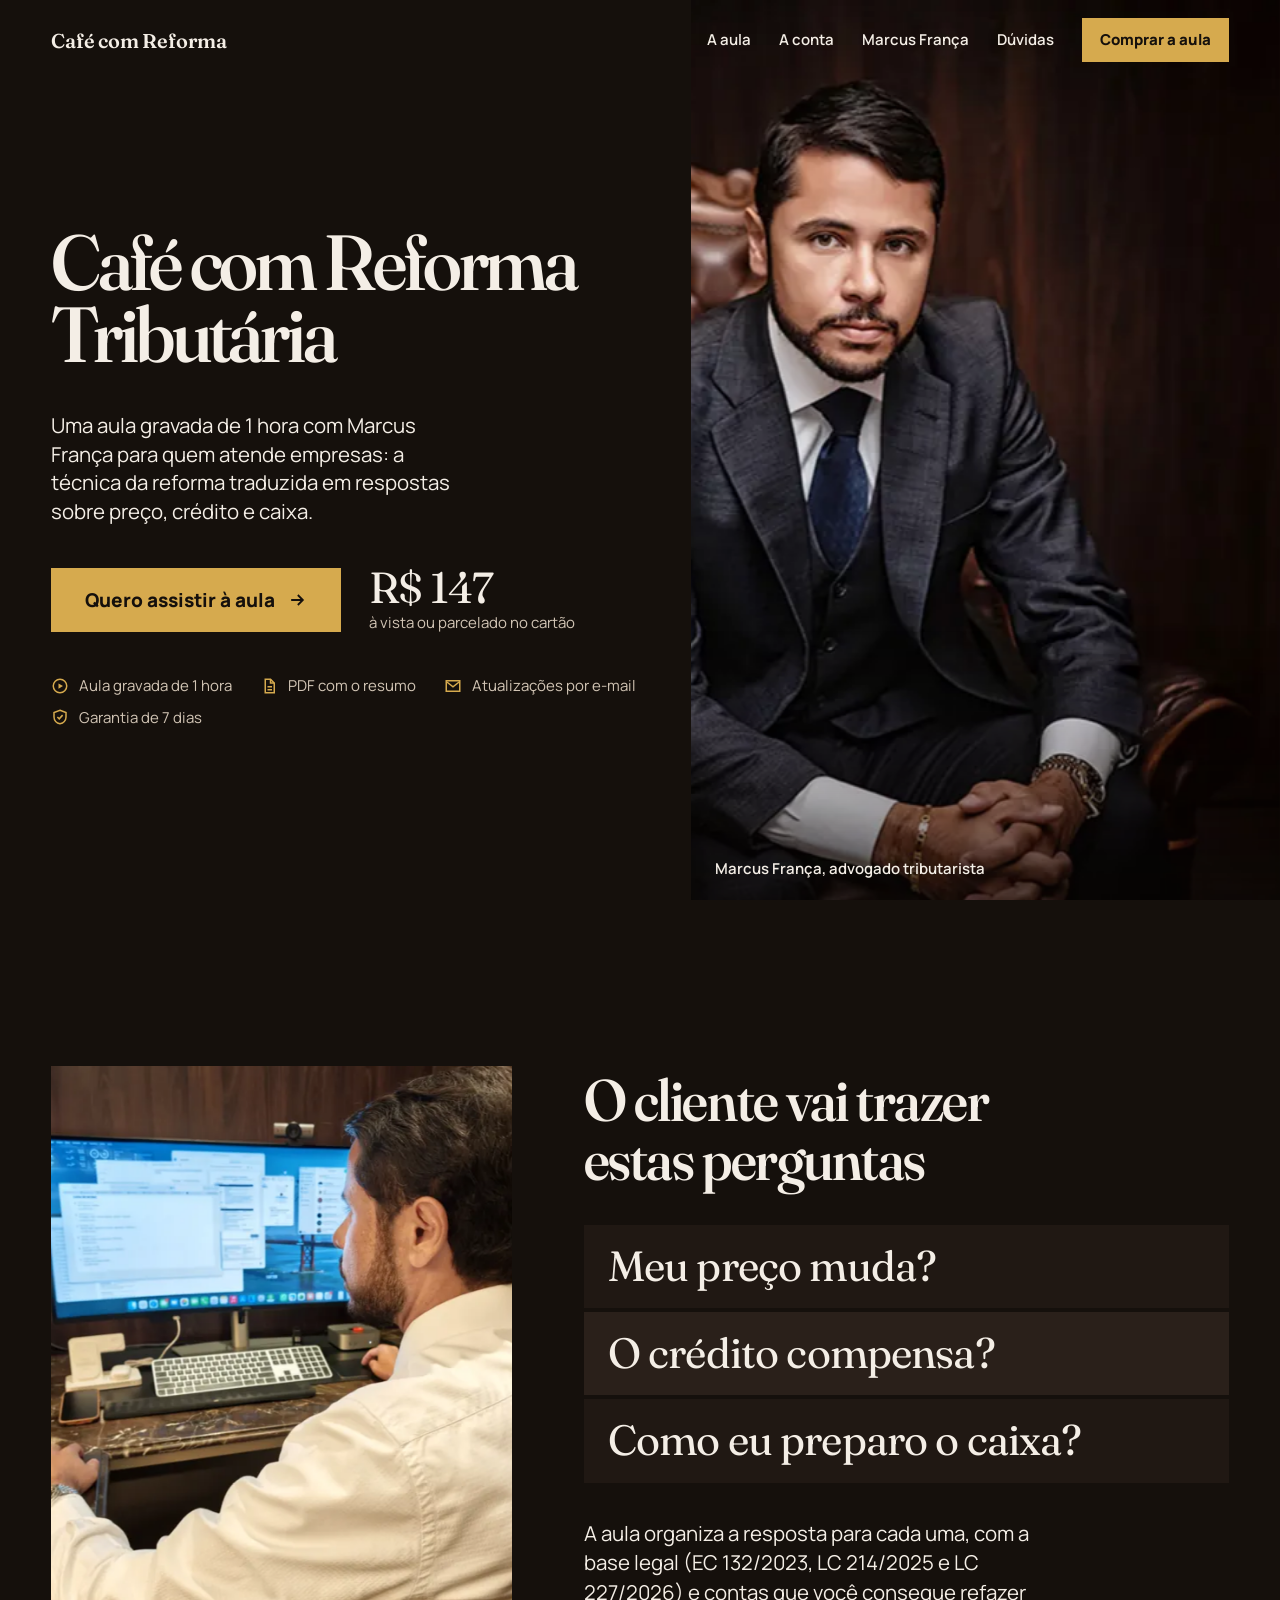
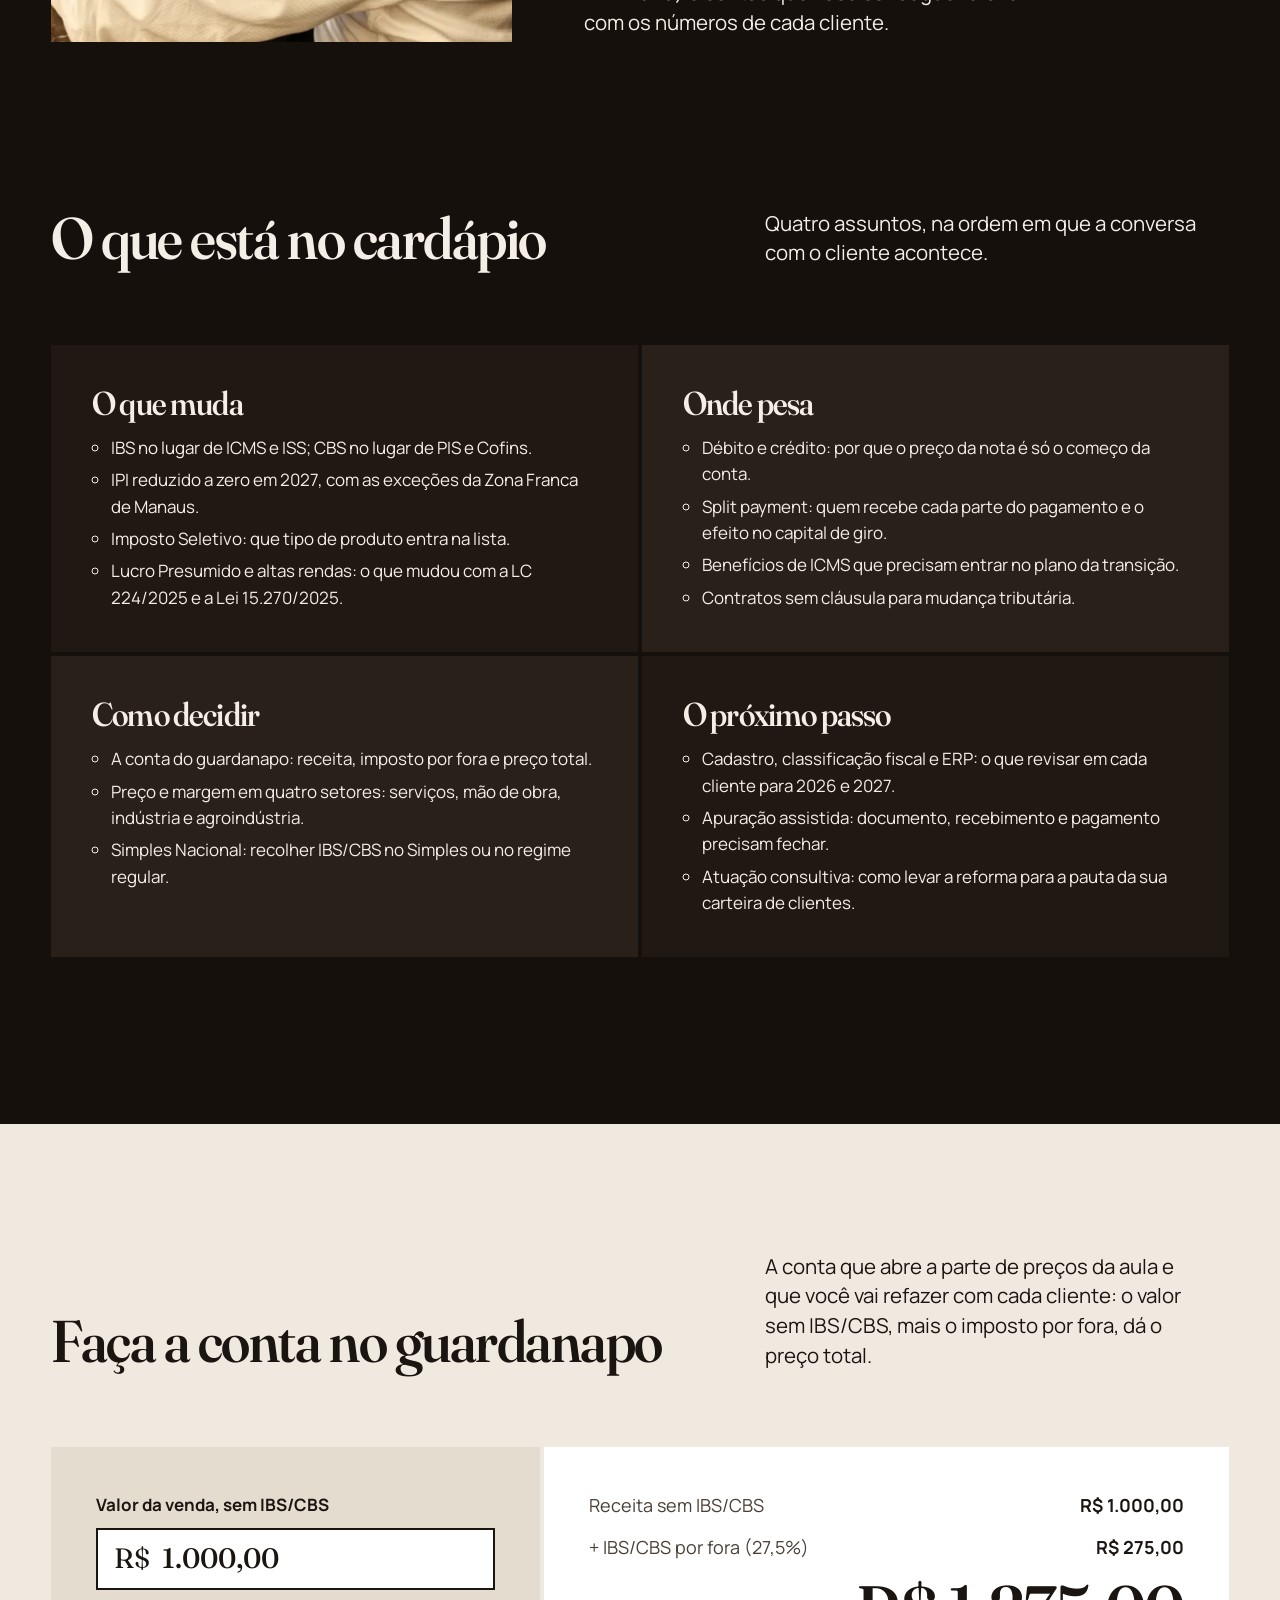
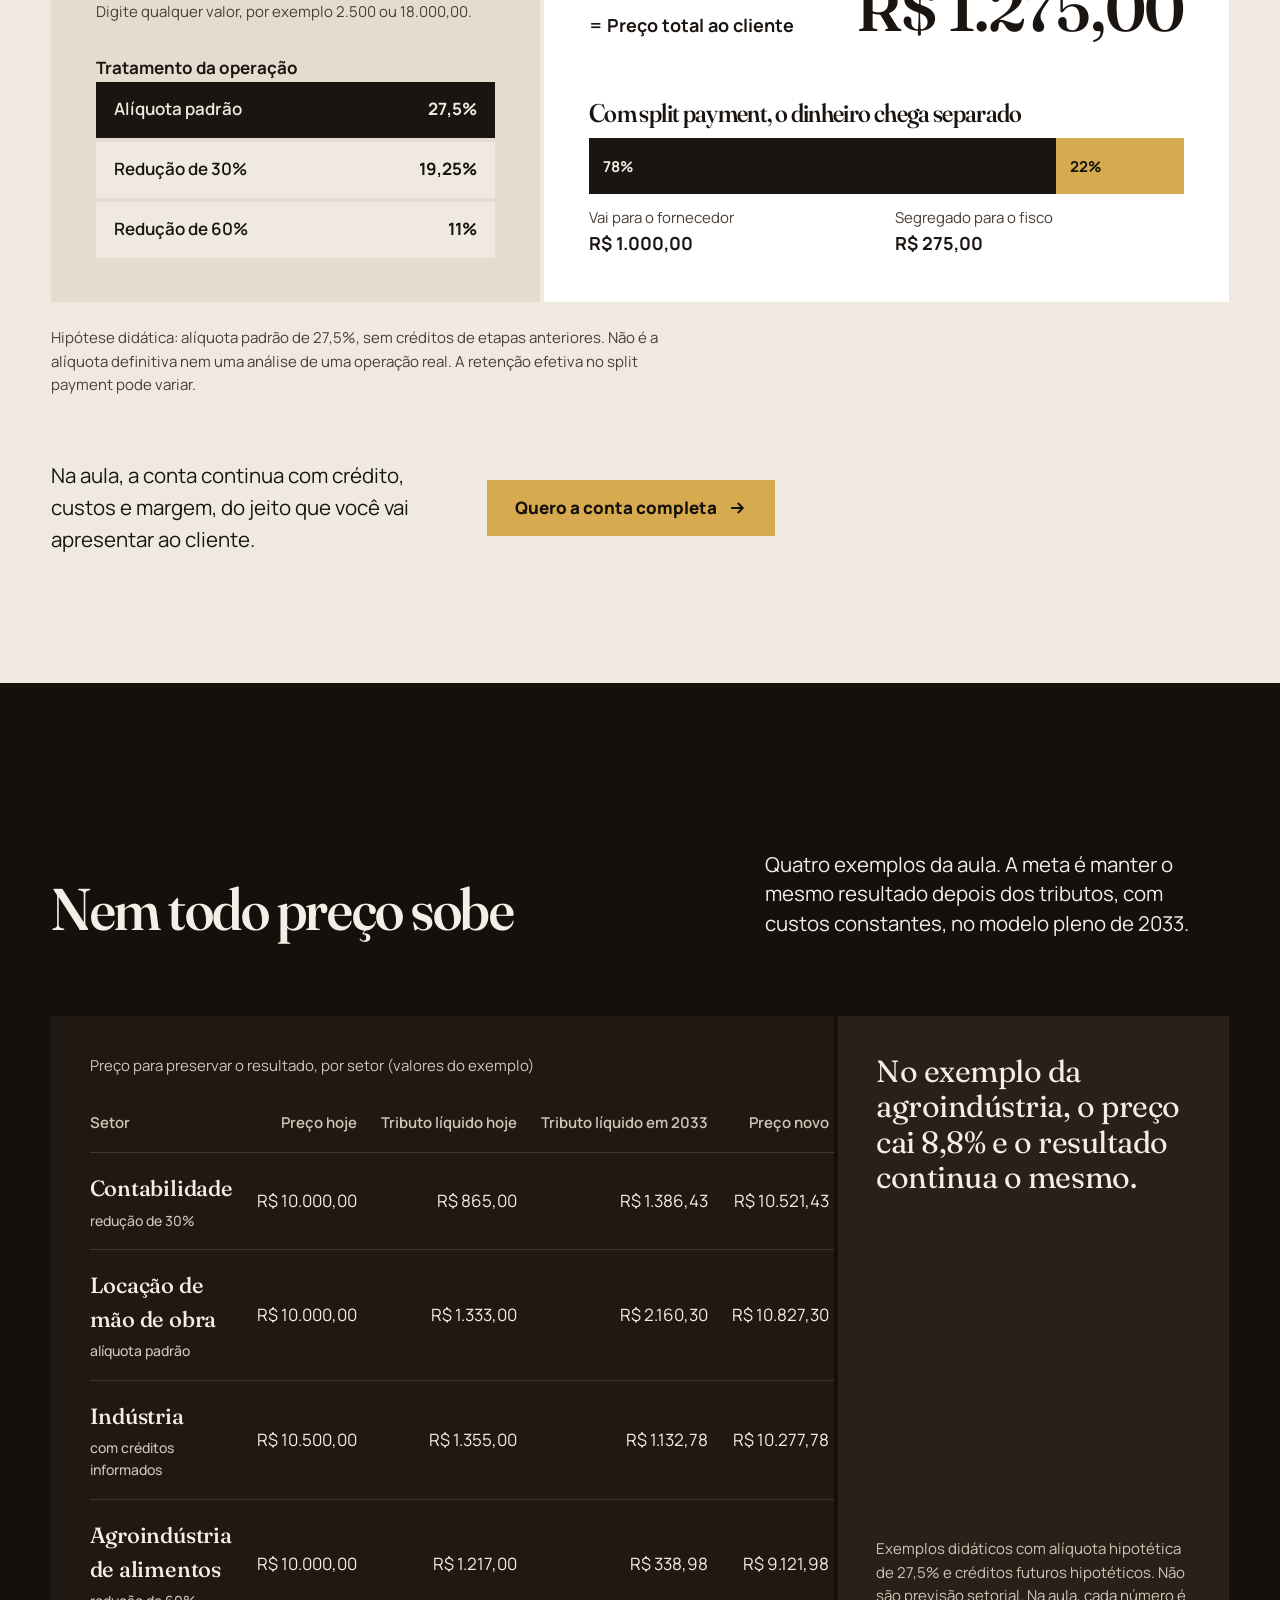
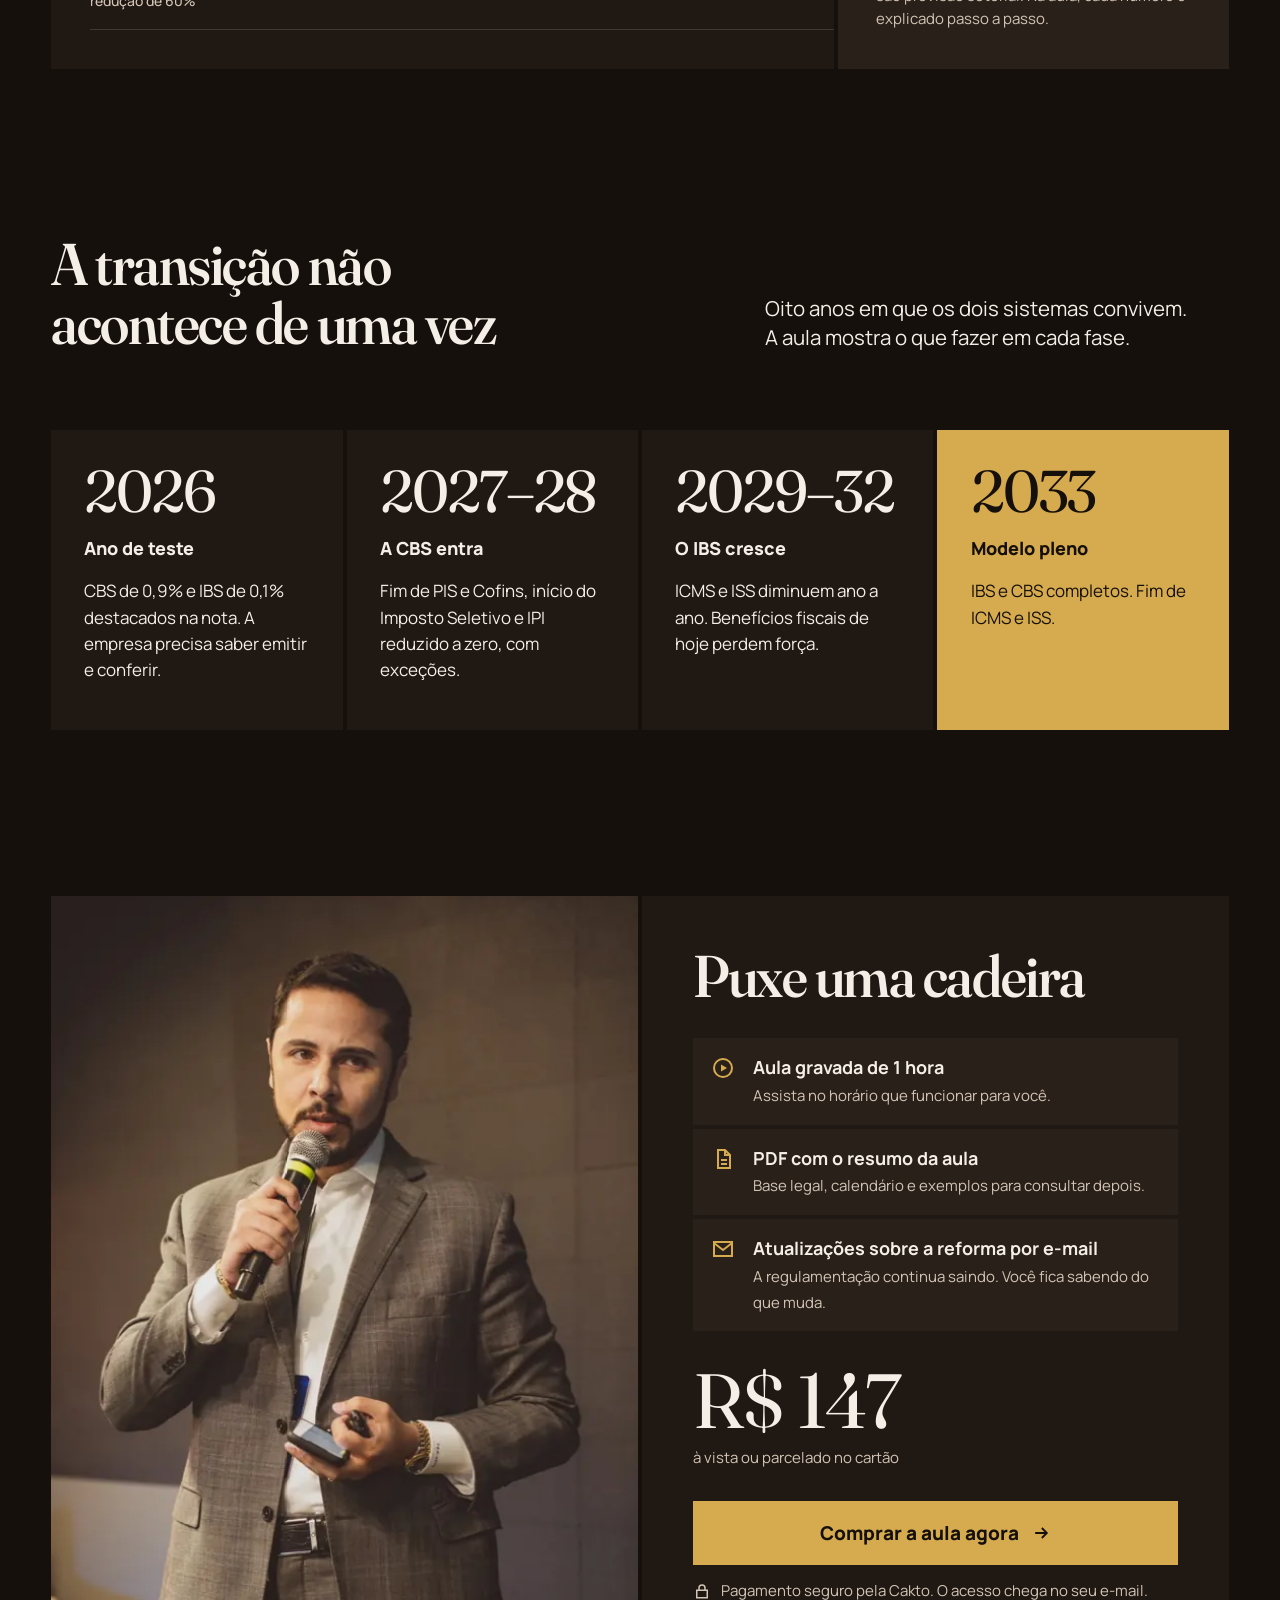
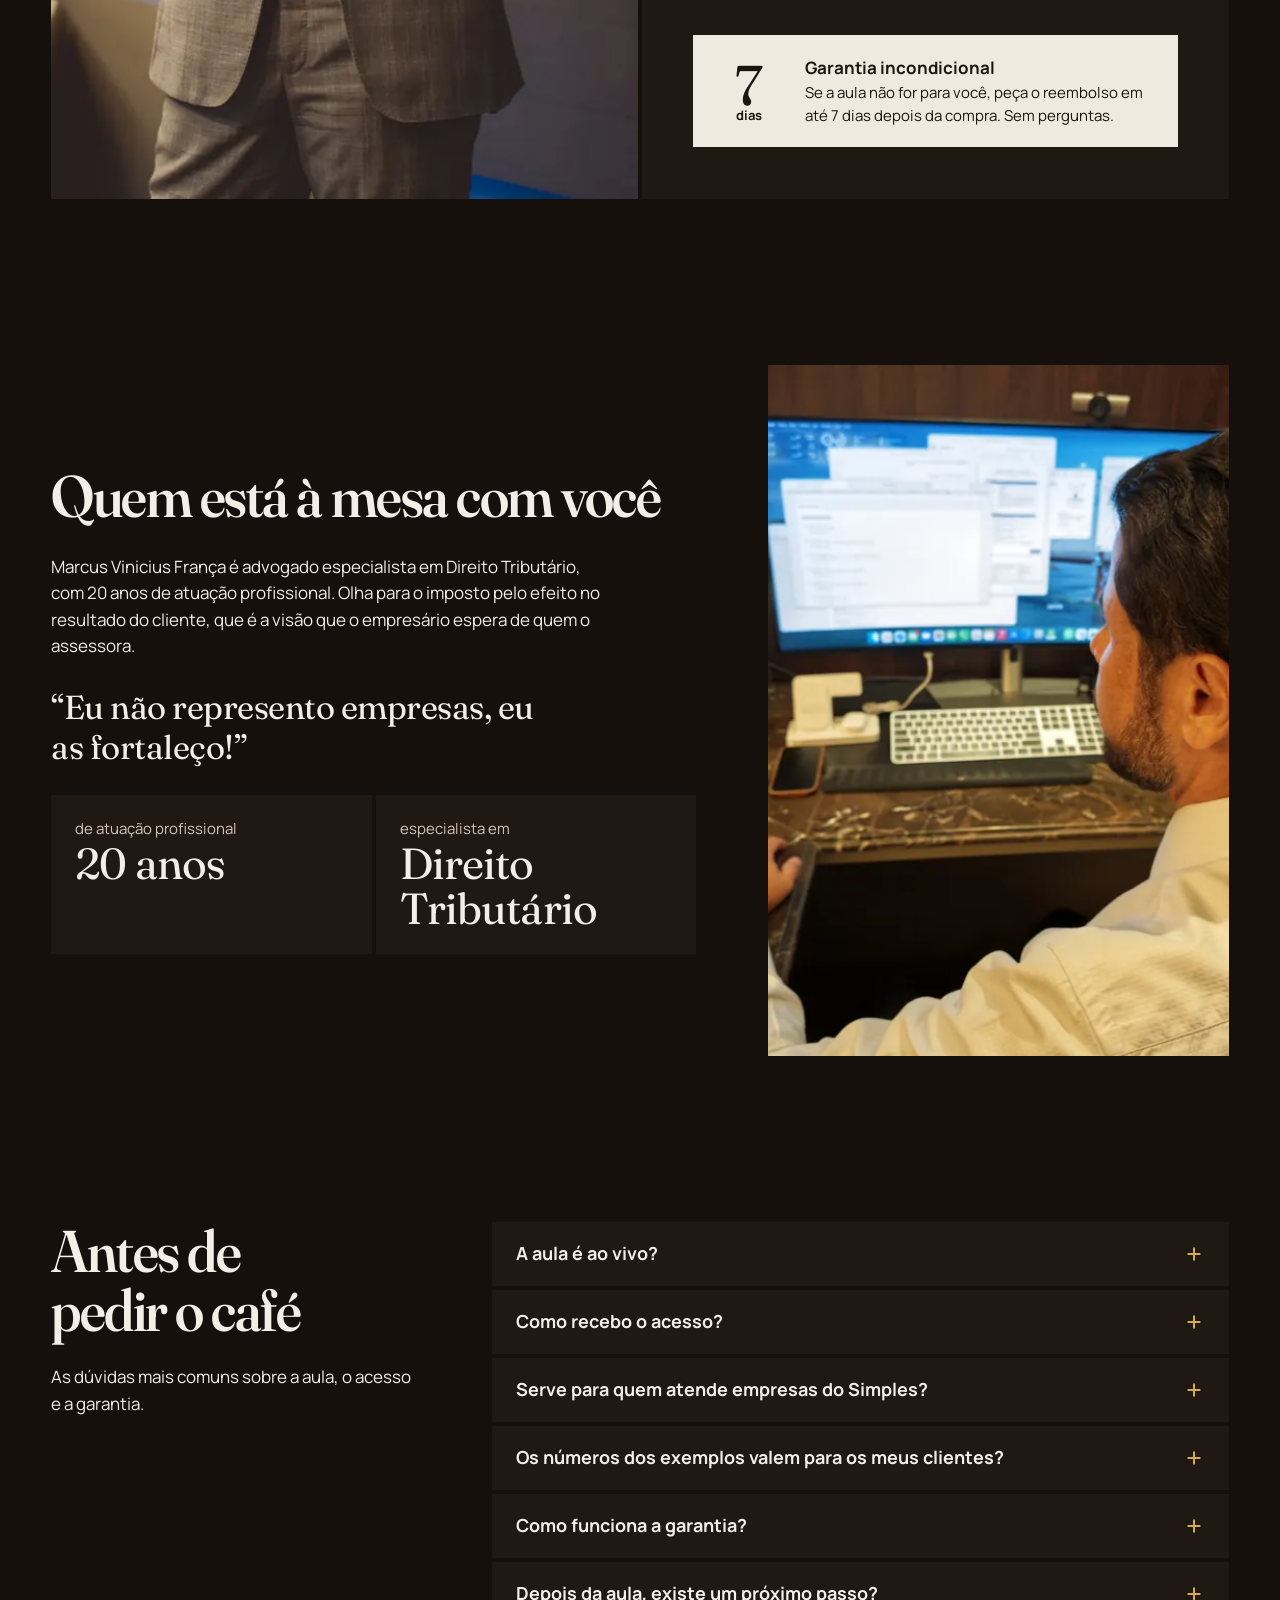
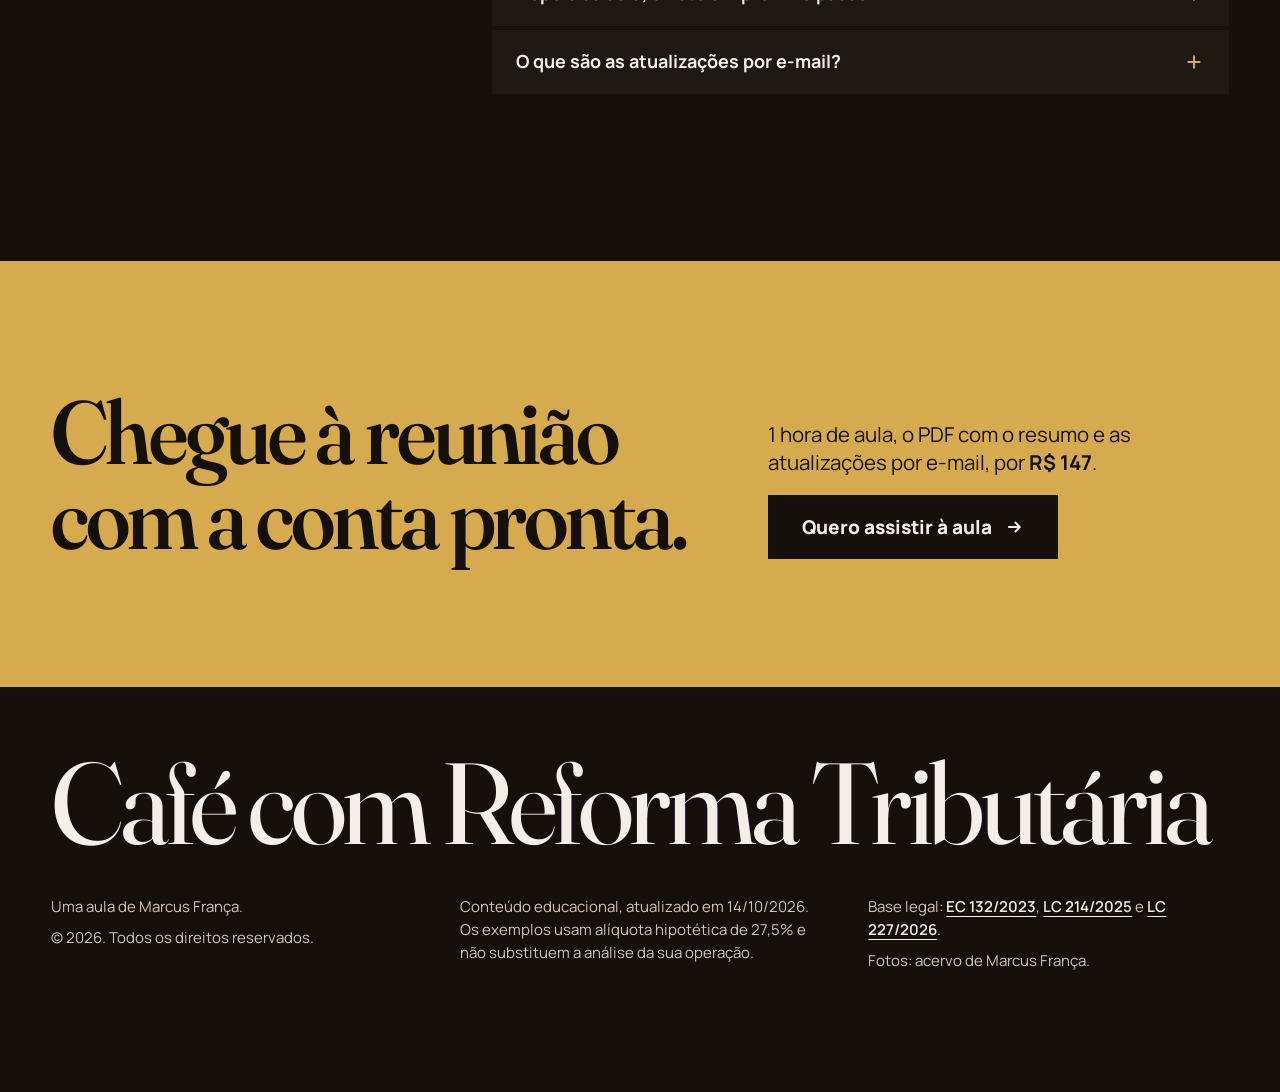
==== pages/cafe-reforma-tributaristas/index.html @ 99aa4968 "Adiciona landing pages de venda do Café com Reforma Tributária Duas páginas de venda da aula gravada" ====
<!doctype html>
<html lang="pt-BR">
  <head>
    <meta charset="utf-8" />
    <meta name="viewport" content="width=device-width, initial-scale=1" />
    <title>Café com Reforma Tributária — aula gravada para tributaristas | Marcus França</title>
    <meta
      name="description"
      content="Aula gravada de 1 hora com Marcus França para contadores, advogados e consultores: a Reforma Tributária traduzida nas perguntas que o cliente traz à mesa. PDF com resumo, atualizações por e-mail e garantia de 7 dias."
    />
    <meta name="theme-color" content="#15100c" />
    <meta property="og:type" content="website" />
    <meta property="og:locale" content="pt_BR" />
    <meta property="og:title" content="Café com Reforma Tributária — para tributaristas" />
    <meta
      property="og:description"
      content="Técnica, decisão e atuação consultiva na Reforma Tributária. Aula gravada de 1 hora com Marcus França."
    />
    <meta property="og:image" content="img/og-marcus.jpg" />

    <link rel="preconnect" href="https://fonts.googleapis.com" />
    <link rel="preconnect" href="https://fonts.gstatic.com" crossorigin />
    <link
      rel="stylesheet"
      href="https://fonts.googleapis.com/css2?family=Fraunces:opsz,wght,SOFT@9..144,400..700,0..100&family=Manrope:wght@400;500;600;700;800&display=swap"
    />
    <link rel="preload" as="image" href="img/marcus-retrato-1200.webp" imagesrcset="img/marcus-retrato-640.webp 640w, img/marcus-retrato-1200.webp 1200w" imagesizes="(max-width: 900px) 100vw, 46vw" />
    <link rel="stylesheet" href="styles.css" />

    <script>
      /* ============================================================
         CONFIGURAÇÃO DA OFERTA — edite aqui.
         preco:    valor exibido na página (ex.: 147 ou 247).
         parcelas: texto exibido abaixo do preço.
         checkout: link do produto na Cakto (ex.: https://pay.cakto.com.br/xxxxxx).
         ============================================================ */
      window.OFERTA = {
        preco: 147,
        parcelas: "à vista ou parcelado no cartão",
        checkout: "https://pay.cakto.com.br/SEU-CODIGO-TRIBUTARISTAS",
      };
    </script>
  </head>
  <body>
    <a class="skip" href="#conteudo">Pular para o conteúdo</a>

    <header class="topbar">
      <div class="wrap topbar__inner">
        <a class="wordmark" href="#topo">Café com Reforma</a>
        <nav aria-label="Seções">
          <a href="#aula">A aula</a>
          <a href="#conta-no-guardanapo">A conta</a>
          <a href="#marcus">Marcus França</a>
          <a href="#perguntas">Dúvidas</a>
          <a class="btn" href="#oferta">Comprar a aula</a>
        </nav>
      </div>
    </header>

    <main id="conteudo">
      <!-- ============ HERO ============ -->
      <section class="hero" id="topo" aria-labelledby="titulo">
        <div class="hero__text">
          <h1 class="hero__title" id="titulo">Café com Reforma Tributária</h1>
          <p class="hero__lead">
            Uma aula gravada de 1 hora com Marcus França para quem atende empresas: a técnica da reforma
            traduzida em respostas sobre preço, crédito e caixa.
          </p>
          <div class="hero__offer">
            <a class="btn btn--big" href="#oferta" data-checkout="hero">
              Quero assistir à aula
              <svg viewBox="0 0 24 24" fill="none" stroke="currentColor" stroke-width="2.2" aria-hidden="true"><path d="M5 12h14M13 6l6 6-6 6" /></svg>
            </a>
            <div class="price">
              <span class="price__value num" data-preco>R$ 147</span>
              <span class="price__note" data-parcelas>à vista ou parcelado no cartão</span>
            </div>
          </div>
          <ul class="hero__facts">
            <li>
              <svg viewBox="0 0 24 24" fill="none" stroke="currentColor" stroke-width="2" aria-hidden="true"><circle cx="12" cy="12" r="9" /><path d="M10 8.5v7l6-3.5-6-3.5z" fill="currentColor" stroke="none" /></svg>
              Aula gravada de 1 hora
            </li>
            <li>
              <svg viewBox="0 0 24 24" fill="none" stroke="currentColor" stroke-width="2" aria-hidden="true"><path d="M7 3h7l5 5v13H7z" /><path d="M14 3v5h5M10 13h6M10 17h6" /></svg>
              PDF com o resumo
            </li>
            <li>
              <svg viewBox="0 0 24 24" fill="none" stroke="currentColor" stroke-width="2" aria-hidden="true"><rect x="3" y="5" width="18" height="14" /><path d="M3 6l9 7 9-7" /></svg>
              Atualizações por e-mail
            </li>
            <li>
              <svg viewBox="0 0 24 24" fill="none" stroke="currentColor" stroke-width="2" aria-hidden="true"><path d="M12 3l8 3v6c0 4.5-3.4 8.2-8 9-4.6-.8-8-4.5-8-9V6z" /><path d="M8.5 12l2.5 2.5 4.5-5" /></svg>
              Garantia de 7 dias
            </li>
          </ul>
        </div>
        <figure class="hero__media">
          <img
            src="img/marcus-retrato-1200.webp"
            srcset="img/marcus-retrato-640.webp 640w, img/marcus-retrato-1200.webp 1200w"
            sizes="(max-width: 900px) 100vw, 46vw"
            width="1200"
            height="1208"
            alt="Marcus França, de terno escuro, sentado numa poltrona de couro com as mãos entrelaçadas"
            fetchpriority="high"
          />
          <figcaption>Marcus França, advogado tributarista</figcaption>
        </figure>
      </section>

      <!-- ============ PERGUNTAS ============ -->
      <section class="section" aria-labelledby="t-perguntas">
        <div class="wrap questions">
          <figure class="questions__media reveal">
            <img
              class="parallax"
              src="img/marcus-mesa-1200.webp"
              srcset="img/marcus-mesa-640.webp 640w, img/marcus-mesa-1200.webp 1200w"
              sizes="(max-width: 900px) 100vw, 40vw"
              width="1200"
              height="1344"
              alt="Marcus França de costas, trabalhando em dois monitores na mesa do escritório"
              loading="lazy"
            />
          </figure>
          <div class="questions__body">
            <h2 class="reveal" id="t-perguntas">O cliente vai trazer estas perguntas</h2>
            <ul class="qlist">
              <li class="reveal" style="--i: 1">Meu preço muda?</li>
              <li class="reveal" style="--i: 2">O crédito compensa?</li>
              <li class="reveal" style="--i: 3">Como eu preparo o caixa?</li>
            </ul>
            <p class="reveal" style="--i: 4">
              A aula organiza a resposta para cada uma, com a base legal (EC 132/2023, LC 214/2025 e
              LC 227/2026) e contas que você consegue refazer com os números de cada cliente.
            </p>
          </div>
        </div>
      </section>

      <!-- ============ CONTEÚDO DA AULA ============ -->
      <section class="section" id="aula" aria-labelledby="t-aula">
        <div class="wrap">
          <div class="section__head">
            <h2 class="reveal" id="t-aula">O que está no cardápio</h2>
            <p class="reveal" style="--i: 1">Quatro assuntos, na ordem em que a conversa com o cliente acontece.</p>
          </div>
          <ol class="menu" aria-label="Assuntos da aula">
            <li class="reveal">
              <h3>O que muda</h3>
              <ul>
                <li>IBS no lugar de ICMS e ISS; CBS no lugar de PIS e Cofins.</li>
                <li>IPI reduzido a zero em 2027, com as exceções da Zona Franca de Manaus.</li>
                <li>Imposto Seletivo: que tipo de produto entra na lista.</li>
                <li>Lucro Presumido e altas rendas: o que mudou com a LC 224/2025 e a Lei 15.270/2025.</li>
              </ul>
            </li>
            <li class="reveal" style="--i: 1">
              <h3>Onde pesa</h3>
              <ul>
                <li>Débito e crédito: por que o preço da nota é só o começo da conta.</li>
                <li>Split payment: quem recebe cada parte do pagamento e o efeito no capital de giro.</li>
                <li>Benefícios de ICMS que precisam entrar no plano da transição.</li>
                <li>Contratos sem cláusula para mudança tributária.</li>
              </ul>
            </li>
            <li class="reveal">
              <h3>Como decidir</h3>
              <ul>
                <li>A conta do guardanapo: receita, imposto por fora e preço total.</li>
                <li>Preço e margem em quatro setores: serviços, mão de obra, indústria e agroindústria.</li>
                <li>Simples Nacional: recolher IBS/CBS no Simples ou no regime regular.</li>
              </ul>
            </li>
            <li class="reveal" style="--i: 1">
              <h3>O próximo passo</h3>
              <ul>
                <li>Cadastro, classificação fiscal e ERP: o que revisar em cada cliente para 2026 e 2027.</li>
                <li>Apuração assistida: documento, recebimento e pagamento precisam fechar.</li>
                <li>Atuação consultiva: como levar a reforma para a pauta da sua carteira de clientes.</li>
              </ul>
            </li>
          </ol>
        </div>
      </section>

      <!-- ============ CONTA NO GUARDANAPO ============ -->
      <section class="napkin" id="conta-no-guardanapo" aria-labelledby="t-conta">
        <div class="wrap">
          <div class="section__head">
            <h2 class="reveal" id="t-conta">Faça a conta no guardanapo</h2>
            <p class="reveal" style="--i: 1">
              A conta que abre a parte de preços da aula e que você vai refazer com cada cliente: o valor
              sem IBS/CBS, mais o imposto por fora, dá o preço total.
            </p>
          </div>

          <div class="napkin__grid">
            <form class="napkin__form reveal" id="conta" novalidate>
              <div class="field">
                <label for="valor">Valor da venda, sem IBS/CBS</label>
                <div class="money">
                  <span aria-hidden="true">R$</span>
                  <input id="valor" name="valor" type="text" inputmode="decimal" autocomplete="off" value="1.000,00" aria-describedby="valor-dica" />
                </div>
                <span class="field__hint" id="valor-dica">Digite qualquer valor, por exemplo 2.500 ou 18.000,00.</span>
              </div>

              <fieldset class="field">
                <legend>Tratamento da operação</legend>
                <div class="choices">
                  <div class="choice">
                    <input type="radio" name="tratamento" id="t-padrao" value="0.275" checked />
                    <label for="t-padrao"><span>Alíquota padrão</span><span>27,5%</span></label>
                  </div>
                  <div class="choice">
                    <input type="radio" name="tratamento" id="t-30" value="0.1925" />
                    <label for="t-30"><span>Redução de 30%</span><span>19,25%</span></label>
                  </div>
                  <div class="choice">
                    <input type="radio" name="tratamento" id="t-60" value="0.11" />
                    <label for="t-60"><span>Redução de 60%</span><span>11%</span></label>
                  </div>
                </div>
              </fieldset>
            </form>

            <div class="napkin__result reveal" style="--i: 1" aria-live="polite">
              <dl class="bill">
                <dt>Receita sem IBS/CBS</dt>
                <dd id="r-base">R$ 1.000,00</dd>
                <dt>+ IBS/CBS por fora (<span id="r-aliquota">27,5%</span>)</dt>
                <dd id="r-imposto">R$ 275,00</dd>
                <dt class="bill__total-label">= Preço total ao cliente</dt>
                <dd class="bill__total" id="r-total">R$ 1.275,00</dd>
              </dl>

              <div class="split">
                <h3>Com split payment, o dinheiro chega separado</h3>
                <div class="split__bar" aria-hidden="true">
                  <div class="split__part split__part--net" id="barra-liquido">78%</div>
                  <div class="split__part split__part--tax" id="barra-tributo">22%</div>
                </div>
                <div class="split__legend">
                  <p>Vai para o fornecedor<strong id="r-fornecedor">R$ 1.000,00</strong></p>
                  <p>Segregado para o fisco<strong id="r-tributo">R$ 275,00</strong></p>
                </div>
              </div>
            </div>
          </div>

          <p class="napkin__note" style="margin-top: 24px">
            Hipótese didática: alíquota padrão de 27,5%, sem créditos de etapas anteriores. Não é a
            alíquota definitiva nem uma análise de uma operação real. A retenção efetiva no split payment pode variar.
          </p>

          <div class="napkin__cta">
            <p>Na aula, a conta continua com crédito, custos e margem, do jeito que você vai apresentar ao cliente.</p>
            <a class="btn" href="#oferta" data-checkout="guardanapo">
              Quero a conta completa
              <svg viewBox="0 0 24 24" fill="none" stroke="currentColor" stroke-width="2.2" aria-hidden="true"><path d="M5 12h14M13 6l6 6-6 6" /></svg>
            </a>
          </div>
        </div>
      </section>

      <!-- ============ CASOS ============ -->
      <section class="section" aria-labelledby="t-casos">
        <div class="wrap">
          <div class="section__head">
            <h2 class="reveal" id="t-casos">Nem todo preço sobe</h2>
            <p class="reveal" style="--i: 1">
              Quatro exemplos da aula. A meta é manter o mesmo resultado depois dos tributos, com custos
              constantes, no modelo pleno de 2033.
            </p>
          </div>
          <div class="cases">
            <div class="cases__table-wrap reveal">
              <table class="cases__table">
                <caption>Preço para preservar o resultado, por setor (valores do exemplo)</caption>
                <thead>
                  <tr>
                    <th scope="col">Setor</th>
                    <th scope="col">Preço hoje</th>
                    <th scope="col">Tributo líquido hoje</th>
                    <th scope="col">Tributo líquido em 2033</th>
                    <th scope="col">Preço novo</th>
                    <th scope="col">Variação</th>
                  </tr>
                </thead>
                <tbody>
                  <tr>
                    <th scope="row">Contabilidade<small>redução de 30%</small></th>
                    <td data-label="Preço hoje">R$ 10.000,00</td>
                    <td data-label="Tributo líquido hoje">R$ 865,00</td>
                    <td data-label="Tributo líquido em 2033">R$ 1.386,43</td>
                    <td data-label="Preço novo">R$ 10.521,43</td>
                    <td data-label="Variação" class="delta delta--up">+5,2%</td>
                  </tr>
                  <tr>
                    <th scope="row">Locação de mão de obra<small>alíquota padrão</small></th>
                    <td data-label="Preço hoje">R$ 10.000,00</td>
                    <td data-label="Tributo líquido hoje">R$ 1.333,00</td>
                    <td data-label="Tributo líquido em 2033">R$ 2.160,30</td>
                    <td data-label="Preço novo">R$ 10.827,30</td>
                    <td data-label="Variação" class="delta delta--up">+8,3%</td>
                  </tr>
                  <tr>
                    <th scope="row">Indústria<small>com créditos informados</small></th>
                    <td data-label="Preço hoje">R$ 10.500,00</td>
                    <td data-label="Tributo líquido hoje">R$ 1.355,00</td>
                    <td data-label="Tributo líquido em 2033">R$ 1.132,78</td>
                    <td data-label="Preço novo">R$ 10.277,78</td>
                    <td data-label="Variação" class="delta delta--down">−2,1%</td>
                  </tr>
                  <tr>
                    <th scope="row">Agroindústria de alimentos<small>redução de 60%</small></th>
                    <td data-label="Preço hoje">R$ 10.000,00</td>
                    <td data-label="Tributo líquido hoje">R$ 1.217,00</td>
                    <td data-label="Tributo líquido em 2033">R$ 338,98</td>
                    <td data-label="Preço novo">R$ 9.121,98</td>
                    <td data-label="Variação" class="delta delta--down">−8,8%</td>
                  </tr>
                </tbody>
              </table>
            </div>
            <div class="cases__aside reveal" style="--i: 1">
              <p class="big">No exemplo da agroindústria, o preço cai 8,8% e o resultado continua o mesmo.</p>
              <p class="small">
                Exemplos didáticos com alíquota hipotética de 27,5% e créditos futuros hipotéticos. Não são
                previsão setorial. Na aula, cada número é explicado passo a passo.
              </p>
            </div>
          </div>
        </div>
      </section>

      <!-- ============ LINHA DO TEMPO ============ -->
      <section class="section" aria-labelledby="t-tempo">
        <div class="wrap">
          <div class="section__head">
            <h2 class="reveal" id="t-tempo">A transição não acontece de uma vez</h2>
            <p class="reveal" style="--i: 1">Oito anos em que os dois sistemas convivem. A aula mostra o que fazer em cada fase.</p>
          </div>
          <ol class="timeline" aria-label="Calendário da transição">
            <li class="reveal">
              <span class="timeline__year">2026</span>
              <h3>Ano de teste</h3>
              <p>CBS de 0,9% e IBS de 0,1% destacados na nota. A empresa precisa saber emitir e conferir.</p>
            </li>
            <li class="reveal" style="--i: 1">
              <span class="timeline__year">2027–28</span>
              <h3>A CBS entra</h3>
              <p>Fim de PIS e Cofins, início do Imposto Seletivo e IPI reduzido a zero, com exceções.</p>
            </li>
            <li class="reveal" style="--i: 2">
              <span class="timeline__year">2029–32</span>
              <h3>O IBS cresce</h3>
              <p>ICMS e ISS diminuem ano a ano. Benefícios fiscais de hoje perdem força.</p>
            </li>
            <li class="reveal" style="--i: 3">
              <span class="timeline__year">2033</span>
              <h3>Modelo pleno</h3>
              <p>IBS e CBS completos. Fim de ICMS e ISS.</p>
            </li>
          </ol>
        </div>
      </section>

      <!-- ============ OFERTA ============ -->
      <section class="section" id="oferta" aria-labelledby="t-oferta">
        <div class="wrap offer">
          <figure class="offer__media reveal">
            <img
              class="parallax"
              src="img/marcus-palestra-1068.webp"
              srcset="img/marcus-palestra-640.webp 640w, img/marcus-palestra-1068.webp 1068w"
              sizes="(max-width: 900px) 100vw, 50vw"
              width="1068"
              height="1600"
              alt="Marcus França falando ao microfone durante uma palestra"
              loading="lazy"
            />
          </figure>
          <div class="offer__box reveal" style="--i: 1">
            <h2 id="t-oferta">Puxe uma cadeira</h2>
            <ul class="includes">
              <li>
                <svg viewBox="0 0 24 24" fill="none" stroke="currentColor" stroke-width="2" aria-hidden="true"><circle cx="12" cy="12" r="9" /><path d="M10 8.5v7l6-3.5-6-3.5z" fill="currentColor" stroke="none" /></svg>
                <div><strong>Aula gravada de 1 hora</strong><span>Assista no horário que funcionar para você.</span></div>
              </li>
              <li>
                <svg viewBox="0 0 24 24" fill="none" stroke="currentColor" stroke-width="2" aria-hidden="true"><path d="M7 3h7l5 5v13H7z" /><path d="M14 3v5h5M10 13h6M10 17h6" /></svg>
                <div><strong>PDF com o resumo da aula</strong><span>Base legal, calendário e exemplos para consultar depois.</span></div>
              </li>
              <li>
                <svg viewBox="0 0 24 24" fill="none" stroke="currentColor" stroke-width="2" aria-hidden="true"><rect x="3" y="5" width="18" height="14" /><path d="M3 6l9 7 9-7" /></svg>
                <div><strong>Atualizações sobre a reforma por e-mail</strong><span>A regulamentação continua saindo. Você fica sabendo do que muda.</span></div>
              </li>
            </ul>

            <div class="offer__price">
              <span class="price__value num" data-preco>R$ 147</span>
              <span class="price__note" data-parcelas>à vista ou parcelado no cartão</span>
            </div>

            <div class="offer__actions">
              <a class="btn btn--big" href="#oferta" data-checkout="oferta">
                Comprar a aula agora
                <svg viewBox="0 0 24 24" fill="none" stroke="currentColor" stroke-width="2.2" aria-hidden="true"><path d="M5 12h14M13 6l6 6-6 6" /></svg>
              </a>
              <p class="secure">
                <svg viewBox="0 0 24 24" fill="none" stroke="currentColor" stroke-width="2" aria-hidden="true"><rect x="5" y="11" width="14" height="10" /><path d="M8 11V8a4 4 0 0 1 8 0v3" /></svg>
                Pagamento seguro pela Cakto. O acesso chega no seu e-mail.
              </p>
            </div>

            <div class="guarantee">
              <p class="guarantee__days">7<small>dias</small></p>
              <p>
                <strong>Garantia incondicional</strong>
                Se a aula não for para você, peça o reembolso em até 7 dias depois da compra. Sem perguntas.
              </p>
            </div>
          </div>
        </div>
      </section>

      <!-- ============ MARCUS ============ -->
      <section class="section" id="marcus" aria-labelledby="t-marcus">
        <div class="wrap host">
          <div class="host__body">
            <h2 class="reveal" id="t-marcus">Quem está à mesa com você</h2>
            <p class="reveal" style="--i: 1">
              Marcus Vinicius França é advogado especialista em Direito Tributário, com 20 anos de atuação
              profissional. Olha para o imposto pelo efeito no resultado do cliente, que é a visão que o
              empresário espera de quem o assessora.
            </p>
            <blockquote class="reveal" style="--i: 2"><p>Eu não represento empresas, eu as fortaleço!</p></blockquote>
            <dl class="stats reveal" style="--i: 3">
              <div>
                <dt>de atuação profissional</dt>
                <dd>20 anos</dd>
              </div>
              <div>
                <dt>especialista em</dt>
                <dd>Direito Tributário</dd>
              </div>
            </dl>
          </div>
          <figure class="host__media reveal" style="--i: 1">
            <img
              class="parallax"
              src="img/marcus-tela-1200.webp"
              srcset="img/marcus-tela-640.webp 640w, img/marcus-tela-1200.webp 1200w"
              sizes="(max-width: 900px) 100vw, 40vw"
              width="1200"
              height="1344"
              alt="Marcus França analisando documentos fiscais na tela do computador"
              loading="lazy"
            />
          </figure>
        </div>
      </section>

      <!-- ============ FAQ ============ -->
      <section class="section" id="perguntas" aria-labelledby="t-faq">
        <div class="wrap faq">
          <div class="faq__side">
            <h2 class="reveal" id="t-faq">Antes de pedir o café</h2>
            <p class="reveal" style="--i: 1">As dúvidas mais comuns sobre a aula, o acesso e a garantia.</p>
          </div>
          <div class="faq__list">
            <details class="reveal">
              <summary>A aula é ao vivo?<svg viewBox="0 0 24 24" fill="none" stroke="currentColor" stroke-width="2.2" aria-hidden="true"><path d="M12 5v14M5 12h14" /></svg></summary>
              <div><p>Não. A aula é gravada e tem 1 hora de duração. Você assiste no horário que preferir.</p></div>
            </details>
            <details class="reveal">
              <summary>Como recebo o acesso?<svg viewBox="0 0 24 24" fill="none" stroke="currentColor" stroke-width="2.2" aria-hidden="true"><path d="M12 5v14M5 12h14" /></svg></summary>
              <div><p>Depois que o pagamento é confirmado, o acesso à aula e ao PDF chega no e-mail que você usou na compra.</p></div>
            </details>
            <details class="reveal">
              <summary>Serve para quem atende empresas do Simples?<svg viewBox="0 0 24 24" fill="none" stroke="currentColor" stroke-width="2.2" aria-hidden="true"><path d="M12 5v14M5 12h14" /></svg></summary>
              <div>
                <p>
                  Sim. A aula trata da escolha entre recolher IBS/CBS dentro do Simples ou no regime regular, e do
                  que precisa entrar nessa comparação: compras, perfil de quem compra dele, margem e
                  conformidade.
                </p>
              </div>
            </details>
            <details class="reveal">
              <summary>Os números dos exemplos valem para os meus clientes?<svg viewBox="0 0 24 24" fill="none" stroke="currentColor" stroke-width="2.2" aria-hidden="true"><path d="M12 5v14M5 12h14" /></svg></summary>
              <div>
                <p>
                  Não diretamente. Os exemplos são didáticos e usam uma alíquota hipotética de 27,5%. O que você
                  leva é o método: como montar a conta de preço, crédito e margem com os números de cada cliente.
                </p>
              </div>
            </details>
            <details class="reveal">
              <summary>Como funciona a garantia?<svg viewBox="0 0 24 24" fill="none" stroke="currentColor" stroke-width="2.2" aria-hidden="true"><path d="M12 5v14M5 12h14" /></svg></summary>
              <div><p>Você tem 7 dias depois da compra para pedir o reembolso, por qualquer motivo. O valor é devolvido integralmente.</p></div>
            </details>
            <details class="reveal">
              <summary>Depois da aula, existe um próximo passo?<svg viewBox="0 0 24 24" fill="none" stroke="currentColor" stroke-width="2.2" aria-hidden="true"><path d="M12 5v14M5 12h14" /></svg></summary>
              <div>
                <p>
                  Sim. Para quem quer estruturar a atuação consultiva e os próximos passos do escritório, Marcus
                  conduz a Mentoria Tax Scale, com aplicação à parte. A aula é independente da mentoria.
                </p>
              </div>
            </details>
            <details class="reveal">
              <summary>O que são as atualizações por e-mail?<svg viewBox="0 0 24 24" fill="none" stroke="currentColor" stroke-width="2.2" aria-hidden="true"><path d="M12 5v14M5 12h14" /></svg></summary>
              <div>
                <p>
                  A reforma ainda está sendo regulamentada. Quando sair algo que mude o que foi visto na aula,
                  você recebe a atualização no seu e-mail.
                </p>
              </div>
            </details>
          </div>
        </div>
      </section>

      <!-- ============ FECHAMENTO ============ -->
      <section class="closing" aria-labelledby="t-fecho">
        <div class="wrap closing__inner">
          <h2 class="reveal" id="t-fecho">Chegue à reunião com a conta pronta.</h2>
          <div class="closing__action reveal" style="--i: 1">
            <p>
              1 hora de aula, o PDF com o resumo e as atualizações por e-mail, por
              <strong class="num" data-preco>R$ 147</strong>.
            </p>
            <a class="btn btn--big" href="#oferta" data-checkout="fechamento">
              Quero assistir à aula
              <svg viewBox="0 0 24 24" fill="none" stroke="currentColor" stroke-width="2.2" aria-hidden="true"><path d="M5 12h14M13 6l6 6-6 6" /></svg>
            </a>
          </div>
        </div>
      </section>
    </main>

    <footer class="footer">
      <div class="wrap">
        <p class="footer__name">Café com Reforma Tributária</p>
        <div class="footer__cols">
          <div>
            <p>Uma aula de Marcus França.</p>
            <p>© 2026. Todos os direitos reservados.</p>
          </div>
          <div>
            <p>
              Conteúdo educacional, atualizado em 14/10/2026. Os exemplos usam alíquota hipotética de 27,5% e não
              substituem a análise da sua operação.
            </p>
          </div>
          <div>
            <p>
              Base legal:
              <a class="link" href="https://www.planalto.gov.br/ccivil_03/constituicao/emendas/emc/emc132.htm" target="_blank" rel="noopener">EC 132/2023</a>,
              <a class="link" href="https://www.planalto.gov.br/ccivil_03/leis/lcp/lcp214.htm" target="_blank" rel="noopener">LC 214/2025</a> e
              <a class="link" href="https://www.planalto.gov.br/ccivil_03/leis/lcp/lcp227.htm" target="_blank" rel="noopener">LC 227/2026</a>.
            </p>
            <p>Fotos: acervo de Marcus França.</p>
          </div>
        </div>
      </div>
    </footer>

    <div class="buybar" aria-hidden="true">
      <div class="buybar__price">
        <strong class="num" data-preco>R$ 147</strong>
        <span>Aula gravada · 1 hora</span>
      </div>
      <a class="btn" href="#oferta" data-checkout="barra" tabindex="-1">Comprar a aula</a>
    </div>

    <script src="app.js" defer></script>
  </body>
</html>
---- pages/cafe-reforma-tributaristas/styles.css ----
/* Café com Reforma Tributária — página de venda
   Direção: "mesa de café" — fundo espresso, tinta creme, latão como acento.
   Um único campo claro ("guardanapo") para a conta interativa. */

:root {
  --ground: #15100c;
  --ground-2: #201813;
  --ground-3: #2a201a;
  --ink: #f4eee6;
  --ink-2: #d2c5b5;
  --accent: #d6aa4e;
  --accent-press: #c4983d;
  --on-accent: #15100c;
  --paper: #efe9df;
  --paper-2: #e4dccf;
  --paper-ink: #1b1511;
  --paper-ink-2: #4a3f36;
  --positive: #2f6b46;
  --focus: #f7d27a;

  --font-display: "Fraunces", Georgia, "Times New Roman", serif;
  --font-text: "Manrope", system-ui, -apple-system, "Segoe UI", Roboto, sans-serif;

  --step-hero: clamp(2.375rem, 6.1vw, 6.25rem);
  --step-h2: clamp(2.125rem, 4.6vw, 4.25rem);
  --step-h3: clamp(1.375rem, 2vw, 1.75rem);
  --step-lead: clamp(1.1875rem, 1.6vw, 1.5rem);
  --step-body: 1.0625rem;
  --step-small: 0.9375rem;

  --margin: clamp(16px, 4vw, 56px);
  --gap-section: clamp(96px, 13vw, 200px);
  --max: 1360px;

  --ease-out: cubic-bezier(0.22, 1, 0.36, 1);
}

*,
*::before,
*::after {
  box-sizing: border-box;
}

html {
  -webkit-text-size-adjust: 100%;
  scroll-behavior: smooth;
}

body {
  margin: 0;
  background: var(--ground);
  color: var(--ink);
  font-family: var(--font-text);
  font-size: var(--step-body);
  line-height: 1.55;
  font-feature-settings: "tnum" 0;
  text-rendering: optimizeLegibility;
  -webkit-font-smoothing: antialiased;
}

img {
  display: block;
  max-width: 100%;
  height: auto;
}

a {
  color: inherit;
}

h1,
h2,
h3 {
  font-family: var(--font-display);
  font-weight: 560;
  font-variation-settings: "opsz" 144, "SOFT" 30;
  letter-spacing: -0.025em;
  line-height: 1;
  margin: 0;
  text-wrap: balance;
}

p {
  margin: 0;
}

:focus-visible {
  outline: 3px solid var(--focus);
  outline-offset: 3px;
}

::selection {
  background: var(--accent);
  color: var(--on-accent);
}

.skip {
  position: absolute;
  left: var(--margin);
  top: -100px;
  background: var(--accent);
  color: var(--on-accent);
  padding: 12px 18px;
  z-index: 100;
  font-weight: 700;
}

.skip:focus {
  top: 12px;
}

.wrap {
  width: 100%;
  max-width: calc(var(--max) + 2 * var(--margin));
  margin-inline: auto;
  padding-inline: var(--margin);
}

.num {
  font-variant-numeric: tabular-nums;
}

/* ---------- Botões ---------- */

.btn {
  display: inline-flex;
  align-items: center;
  justify-content: center;
  gap: 0.6em;
  min-height: 56px;
  padding: 16px 28px;
  border: 0;
  border-radius: 0;
  background: var(--accent);
  color: var(--on-accent);
  font: 800 1.0625rem/1.2 var(--font-text);
  text-decoration: none;
  cursor: pointer;
  transition: background-color 160ms ease, transform 160ms var(--ease-out);
}

.btn:hover {
  background: var(--accent-press);
}

.btn:active {
  transform: translateY(1px) scale(0.99);
}

.btn svg {
  width: 20px;
  height: 20px;
  flex: none;
  transition: transform 200ms var(--ease-out);
}

.btn:hover svg {
  transform: translateX(3px);
}

.btn--big {
  min-height: 64px;
  padding: 18px 34px;
  font-size: 1.1875rem;
}

.link {
  color: var(--ink);
  text-decoration: underline;
  text-decoration-thickness: 1px;
  text-underline-offset: 4px;
  font-weight: 600;
}

.link:hover {
  color: var(--accent);
}

/* ---------- Topo ---------- */

.topbar {
  position: absolute;
  inset: 0 0 auto 0;
  z-index: 10;
}

.topbar__inner {
  display: flex;
  align-items: center;
  justify-content: space-between;
  gap: 24px;
  min-height: 80px;
}

.wordmark {
  font-family: var(--font-display);
  font-size: 1.25rem;
  font-weight: 600;
  letter-spacing: -0.01em;
  text-decoration: none;
}

.topbar nav {
  display: flex;
  align-items: center;
  gap: 28px;
}

.topbar nav a:not(.btn) {
  text-decoration: none;
  font-weight: 600;
  font-size: var(--step-small);
}

.topbar nav a:not(.btn):hover {
  color: var(--accent);
}

.topbar .btn {
  min-height: 44px;
  padding: 10px 18px;
  font-size: var(--step-small);
}

@media (max-width: 900px) {
  .topbar nav a:not(.btn) {
    display: none;
  }
}

/* ---------- Hero ---------- */

.hero {
  position: relative;
  display: grid;
  grid-template-columns: minmax(0, 1.08fr) minmax(0, 0.92fr);
  min-height: min(100svh, 980px);
  background: var(--ground);
  overflow: hidden;
}

.hero__text {
  display: flex;
  flex-direction: column;
  justify-content: center;
  gap: 40px;
  padding: 128px var(--margin) 72px;
  padding-left: max(var(--margin), calc((100vw - var(--max)) / 2));
}

.hero__title {
  font-size: var(--step-hero);
  line-height: 0.92;
  letter-spacing: -0.04em;
  max-width: 15ch;
}

.hero__lead {
  font-size: var(--step-lead);
  line-height: 1.4;
  max-width: 34ch;
}

.hero__offer {
  display: flex;
  flex-wrap: wrap;
  align-items: center;
  gap: 20px 28px;
}

.price {
  display: flex;
  flex-direction: column;
  gap: 2px;
}

.price__value {
  font-family: var(--font-display);
  font-size: clamp(2.25rem, 3.4vw, 3rem);
  line-height: 1;
  letter-spacing: -0.02em;
}

.price__note {
  color: var(--ink-2);
  font-size: var(--step-small);
}

.hero__facts {
  display: flex;
  flex-wrap: wrap;
  gap: 8px 28px;
  margin: 0;
  padding: 0;
  list-style: none;
  color: var(--ink-2);
  font-size: var(--step-small);
}

.hero__facts li {
  display: flex;
  align-items: center;
  gap: 10px;
}

.hero__facts svg {
  width: 18px;
  height: 18px;
  color: var(--accent);
  flex: none;
}

.hero__media {
  position: relative;
  margin: 0;
  overflow: hidden;
}

.hero__media img {
  width: 100%;
  height: 100%;
  object-fit: cover;
  object-position: 50% 30%;
}

.hero__media figcaption {
  position: absolute;
  z-index: 1;
  left: 24px;
  bottom: 20px;
  right: 24px;
  color: var(--ink);
  font-size: var(--step-small);
  font-weight: 600;
}

.hero__media::after {
  content: "";
  position: absolute;
  inset: auto 0 0 0;
  height: 30%;
  background: rgba(10, 7, 5, 0.55);
  pointer-events: none;
  mask-image: linear-gradient(to top, #000 0%, transparent 100%);
  -webkit-mask-image: linear-gradient(to top, #000 0%, transparent 100%);
}

@media (max-width: 900px) {
  .hero {
    grid-template-columns: minmax(0, 1fr);
    min-height: 0;
  }

  .hero__media {
    order: -1;
    height: 62svh;
    max-height: 560px;
  }

  .hero__media img {
    object-position: 50% 22%;
  }

  .hero__text {
    padding: 36px var(--margin) 64px;
    gap: 28px;
  }
}

/* ---------- Seções comuns ---------- */

.section {
  padding-block: var(--gap-section) 0;
}

.section--last {
  padding-bottom: var(--gap-section);
}

.section__head {
  display: grid;
  grid-template-columns: minmax(0, 7fr) minmax(0, 5fr);
  gap: 32px 64px;
  align-items: end;
  margin-bottom: clamp(48px, 6vw, 88px);
}

.section__head h2 {
  font-size: var(--step-h2);
}

.section__head p {
  font-size: var(--step-lead);
  line-height: 1.45;
  max-width: 36ch;
}

@media (max-width: 900px) {
  .section__head {
    grid-template-columns: minmax(0, 1fr);
  }
}

/* ---------- Perguntas à mesa ---------- */

.questions {
  display: grid;
  grid-template-columns: minmax(0, 5fr) minmax(0, 7fr);
  gap: 48px 72px;
  align-items: center;
}

.questions__media {
  margin: 0;
  aspect-ratio: 4 / 5;
  overflow: hidden;
}

.questions__media img {
  width: 100%;
  height: 100%;
  object-fit: cover;
}

.questions__body {
  display: flex;
  flex-direction: column;
  gap: 36px;
}

.questions__body h2 {
  font-size: var(--step-h2);
}

.qlist {
  display: flex;
  flex-direction: column;
  gap: 4px;
  margin: 0;
  padding: 0;
  list-style: none;
}

.qlist li {
  font-family: var(--font-display);
  font-size: clamp(1.75rem, 3.3vw, 3rem);
  line-height: 1.12;
  letter-spacing: -0.02em;
  padding: 18px 24px;
  background: var(--ground-2);
}

.qlist li:nth-child(2) {
  background: var(--ground-3);
}

.questions__body > p {
  font-size: var(--step-lead);
  line-height: 1.45;
  max-width: 40ch;
}

@media (max-width: 900px) {
  .questions {
    grid-template-columns: minmax(0, 1fr);
  }

  .questions__media {
    aspect-ratio: 4 / 3;
  }
}

/* ---------- Cardápio (conteúdo da aula) ---------- */

.menu {
  display: grid;
  grid-template-columns: repeat(2, minmax(0, 1fr));
  gap: 4px;
  margin: 0;
  padding: 0;
  list-style: none;
}

.menu > li {
  display: grid;
  grid-template-rows: auto 1fr;
  gap: 16px;
  padding: clamp(28px, 3.2vw, 48px);
  background: var(--ground-2);
  min-height: 260px;
}

.menu > li:nth-child(4n + 2),
.menu > li:nth-child(4n + 3) {
  background: var(--ground-3);
}

.menu h3 {
  font-size: clamp(1.75rem, 2.6vw, 2.5rem);
}

.menu p {
  font-size: 1.0625rem;
  max-width: 44ch;
}

.menu ul {
  margin: 0;
  padding: 0 0 0 1.1em;
  display: flex;
  flex-direction: column;
  gap: 6px;
}

.menu ul li {
  display: list-item;
  padding: 0;
  min-height: 0;
  background: none;
}

@media (max-width: 700px) {
  .menu {
    grid-template-columns: minmax(0, 1fr);
  }

  .menu > li {
    min-height: 0;
  }
}

/* ---------- Guardanapo (calculadora) ---------- */

.napkin {
  background: var(--paper);
  color: var(--paper-ink);
  margin-top: var(--gap-section);
  padding-block: clamp(80px, 10vw, 152px);
}

.napkin .section__head p {
  color: var(--paper-ink);
}

.napkin__grid {
  display: grid;
  grid-template-columns: minmax(0, 5fr) minmax(0, 7fr);
  gap: 4px;
}

.napkin__form {
  display: flex;
  flex-direction: column;
  gap: 32px;
  padding: clamp(28px, 3.5vw, 52px);
  background: var(--paper-2);
}

.field {
  display: flex;
  flex-direction: column;
  gap: 10px;
}

.field label,
.field legend {
  font-weight: 700;
  font-size: 1.0625rem;
  padding: 0;
}

.field__hint {
  font-size: var(--step-small);
  color: var(--paper-ink-2);
}

.money {
  display: flex;
  align-items: stretch;
  background: #fff;
  outline: 2px solid var(--paper-ink);
  outline-offset: -2px;
}

.money span {
  display: flex;
  align-items: center;
  padding: 0 4px 0 18px;
  font-family: var(--font-display);
  font-size: 1.75rem;
}

.money input {
  flex: 1;
  min-width: 0;
  border: 0;
  background: transparent;
  padding: 14px 18px 14px 8px;
  font: 500 1.75rem/1.2 var(--font-display);
  color: var(--paper-ink);
  font-variant-numeric: tabular-nums;
}

.money input:focus {
  outline: none;
}

.money:focus-within {
  outline: 3px solid #8a5d10;
  outline-offset: 0;
}

fieldset.field {
  border: 0;
  margin: 0;
  padding: 0;
}

.choices {
  display: grid;
  gap: 4px;
}

.choice {
  position: relative;
}

.choice input {
  position: absolute;
  opacity: 0;
  inset: 0;
  margin: 0;
  cursor: pointer;
}

.choice label {
  display: flex;
  justify-content: space-between;
  gap: 16px;
  min-height: 56px;
  align-items: center;
  padding: 12px 18px;
  background: var(--paper);
  font-weight: 600;
  cursor: pointer;
  transition: background-color 150ms ease, color 150ms ease;
}

.choice label span:last-child {
  font-variant-numeric: tabular-nums;
  font-weight: 700;
}

.choice input:hover + label {
  background: #fff;
}

.choice input:checked + label {
  background: var(--paper-ink);
  color: var(--paper);
}

.choice input:focus-visible + label {
  outline: 3px solid #8a5d10;
  outline-offset: 2px;
}

.napkin__result {
  display: flex;
  flex-direction: column;
  justify-content: space-between;
  gap: 32px;
  padding: clamp(28px, 3.5vw, 52px);
  background: #fff;
}

.bill {
  display: grid;
  grid-template-columns: minmax(0, 1fr) auto;
  gap: 14px 24px;
  margin: 0;
  font-size: 1.125rem;
  align-items: baseline;
}

.bill dt {
  color: var(--paper-ink-2);
}

.bill dd {
  margin: 0;
  text-align: right;
  font-variant-numeric: tabular-nums;
  font-weight: 700;
}

.bill .bill__total {
  font-family: var(--font-display);
  font-size: clamp(2.5rem, 5vw, 4.25rem);
  line-height: 1;
  letter-spacing: -0.02em;
  font-weight: 560;
  color: var(--paper-ink);
}

.bill dt.bill__total-label {
  color: var(--paper-ink);
  font-weight: 700;
  align-self: end;
}

@media (max-width: 480px) {
  .bill dt.bill__total-label,
  .bill .bill__total {
    grid-column: 1 / -1;
    text-align: left;
  }
}

.split {
  display: flex;
  flex-direction: column;
  gap: 12px;
}

.split h3 {
  font-size: var(--step-h3);
}

.split__bar {
  display: flex;
  height: 56px;
  background: var(--paper-2);
}

.split__part {
  display: flex;
  align-items: center;
  padding-inline: 14px;
  font-weight: 700;
  font-size: var(--step-small);
  white-space: nowrap;
  overflow: hidden;
  transition: flex-basis 400ms var(--ease-out);
}

.split__part--net {
  background: var(--paper-ink);
  color: var(--paper);
  flex: 0 0 78%;
}

.split__part--tax {
  background: var(--accent);
  color: var(--on-accent);
  flex: 1 1 auto;
}

.split__legend {
  display: grid;
  grid-template-columns: 1fr 1fr;
  gap: 16px;
  font-size: var(--step-small);
  color: var(--paper-ink-2);
}

.split__legend strong {
  display: block;
  color: var(--paper-ink);
  font-size: 1.125rem;
  font-variant-numeric: tabular-nums;
}

.napkin__note {
  font-size: var(--step-small);
  color: var(--paper-ink-2);
  max-width: 70ch;
}

.napkin__cta {
  display: flex;
  flex-wrap: wrap;
  align-items: center;
  gap: 16px 28px;
  margin-top: clamp(40px, 5vw, 64px);
}

.napkin__cta p {
  font-size: var(--step-lead);
  max-width: 34ch;
}

@media (max-width: 900px) {
  .napkin__grid {
    grid-template-columns: minmax(0, 1fr);
  }
}

/* ---------- Casos da aula (tabela) ---------- */

.cases {
  display: grid;
  grid-template-columns: minmax(0, 8fr) minmax(0, 4fr);
  gap: 4px;
}

.cases__table-wrap {
  background: var(--ground-2);
  padding: clamp(20px, 3vw, 44px);
  overflow-x: auto;
}

table.cases__table {
  width: 100%;
  border-collapse: collapse;
  font-variant-numeric: tabular-nums;
  min-width: 560px;
}

.cases__table caption {
  text-align: left;
  color: var(--ink-2);
  font-size: var(--step-small);
  padding-bottom: 16px;
}

.cases__table th,
.cases__table td {
  padding: 18px 12px;
  white-space: nowrap;
  text-align: right;
  border-bottom: 1px solid rgba(244, 238, 230, 0.14);
}

.cases__table th:first-child,
.cases__table td:first-child {
  text-align: left;
  padding-left: 0;
}

.cases__table thead th {
  font-size: var(--step-small);
  font-weight: 600;
  color: var(--ink-2);
}

.cases__table tbody th {
  white-space: normal;
  font-family: var(--font-display);
  font-weight: 500;
  font-size: 1.375rem;
  letter-spacing: -0.01em;
}

.cases__table tbody th small {
  display: block;
  font-family: var(--font-text);
  font-size: 0.875rem;
  color: var(--ink-2);
  letter-spacing: 0;
  margin-top: 4px;
}

.delta {
  font-weight: 800;
}

.delta--up {
  color: var(--accent);
}

.delta--down {
  color: #9fd3a9;
}

.cases__aside {
  display: flex;
  flex-direction: column;
  justify-content: space-between;
  gap: 32px;
  background: var(--ground-3);
  padding: clamp(24px, 3vw, 44px);
}

.cases__aside p.big {
  font-family: var(--font-display);
  font-size: clamp(1.625rem, 2.4vw, 2.25rem);
  line-height: 1.15;
  letter-spacing: -0.015em;
}

.cases__aside p.small {
  color: var(--ink-2);
  font-size: var(--step-small);
}

@media (max-width: 900px) {
  .cases {
    grid-template-columns: minmax(0, 1fr);
  }
}

/* ---------- Linha do tempo ---------- */

.timeline {
  display: grid;
  grid-template-columns: repeat(4, minmax(0, 1fr));
  gap: 4px;
  margin: 0;
  padding: 0;
  list-style: none;
}

.timeline li {
  display: flex;
  flex-direction: column;
  gap: 18px;
  padding: clamp(24px, 2.6vw, 40px);
  background: var(--ground-2);
  min-height: 300px;
}

.timeline li:last-child {
  background: var(--accent);
  color: var(--on-accent);
}

.timeline__year {
  font-family: var(--font-display);
  font-size: clamp(2.5rem, 4.6vw, 4.5rem);
  line-height: 0.95;
  letter-spacing: -0.035em;
  font-variant-numeric: lining-nums;
}

.timeline h3 {
  font-family: var(--font-text);
  font-size: 1.125rem;
  font-weight: 800;
  letter-spacing: 0;
  line-height: 1.3;
}

@media (max-width: 1000px) {
  .timeline {
    grid-template-columns: repeat(2, minmax(0, 1fr));
  }
}

@media (max-width: 560px) {
  .timeline {
    grid-template-columns: minmax(0, 1fr);
  }

  .timeline li {
    min-height: 0;
  }
}

/* ---------- Oferta ---------- */

.offer {
  display: grid;
  grid-template-columns: minmax(0, 6fr) minmax(0, 6fr);
  gap: 4px;
}

.offer__media {
  margin: 0;
  position: relative;
  min-height: 520px;
  overflow: hidden;
}

.offer__media img {
  position: absolute;
  inset: 0;
  width: 100%;
  height: 100%;
  object-fit: cover;
  object-position: 50% 40%;
}

.offer__box {
  display: flex;
  flex-direction: column;
  gap: 32px;
  padding: clamp(28px, 4vw, 64px);
  background: var(--ground-2);
}

.offer__box h2 {
  font-size: var(--step-h2);
}

.includes {
  margin: 0;
  padding: 0;
  list-style: none;
  display: flex;
  flex-direction: column;
  gap: 4px;
}

.includes li {
  display: grid;
  grid-template-columns: 28px 1fr;
  gap: 14px;
  align-items: start;
  padding: 16px 18px;
  background: var(--ground-3);
}

.includes svg {
  width: 24px;
  height: 24px;
  color: var(--accent);
  margin-top: 2px;
}

.includes strong {
  display: block;
  font-size: 1.125rem;
}

.includes span {
  color: var(--ink-2);
  font-size: var(--step-small);
}

.offer__price {
  display: flex;
  flex-direction: column;
  gap: 6px;
}

.offer__price .price__value {
  font-size: clamp(3.25rem, 6vw, 5.5rem);
}

.offer__actions {
  display: flex;
  flex-direction: column;
  gap: 14px;
  align-items: flex-start;
}

.offer__actions .btn {
  width: 100%;
}

.secure {
  display: flex;
  align-items: center;
  gap: 10px;
  color: var(--ink-2);
  font-size: var(--step-small);
}

.secure svg {
  width: 18px;
  height: 18px;
  flex: none;
}

.guarantee {
  display: grid;
  grid-template-columns: auto 1fr;
  gap: 20px;
  align-items: center;
  padding: 20px;
  background: var(--paper);
  color: var(--paper-ink);
}

.guarantee .guarantee__days {
  font-family: var(--font-display);
  font-size: 3.5rem;
  line-height: 0.9;
  text-align: center;
  min-width: 72px;
}

.guarantee__days small {
  display: block;
  font-family: var(--font-text);
  font-size: 0.8125rem;
  font-weight: 700;
}

.guarantee p:not(.guarantee__days) {
  font-size: var(--step-small);
}

.guarantee strong {
  display: block;
  font-size: 1.0625rem;
}

@media (max-width: 900px) {
  .offer {
    grid-template-columns: minmax(0, 1fr);
  }

  .offer__media {
    min-height: 360px;
  }
}

/* ---------- Quem conduz ---------- */

.host {
  display: grid;
  grid-template-columns: minmax(0, 7fr) minmax(0, 5fr);
  gap: 48px 72px;
  align-items: center;
}

.host__body {
  display: flex;
  flex-direction: column;
  gap: 28px;
}

.host__body h2 {
  font-size: var(--step-h2);
}

.host blockquote {
  margin: 0;
  font-family: var(--font-display);
  font-size: clamp(1.625rem, 2.6vw, 2.25rem);
  line-height: 1.2;
  letter-spacing: -0.015em;
  max-width: 24ch;
}

.host blockquote p::before {
  content: "“";
}

.host blockquote p::after {
  content: "”";
}

.stats {
  display: grid;
  grid-template-columns: repeat(2, minmax(0, 1fr));
  gap: 4px;
  margin: 0;
}

.stats div {
  padding: 22px 24px;
  background: var(--ground-2);
}

.stats dt {
  color: var(--ink-2);
  font-size: var(--step-small);
}

.stats dd {
  margin: 0;
  font-family: var(--font-display);
  font-size: clamp(2.25rem, 3.4vw, 3rem);
  line-height: 1.05;
  letter-spacing: -0.02em;
}

@media (max-width: 560px) {
  .stats {
    grid-template-columns: minmax(0, 1fr);
  }
}

.host__body > p {
  max-width: 56ch;
}

.host__media {
  margin: 0;
  aspect-ratio: 2 / 3;
  overflow: hidden;
}

.host__media img {
  width: 100%;
  height: 100%;
  object-fit: cover;
}

@media (max-width: 900px) {
  .host {
    grid-template-columns: minmax(0, 1fr);
  }

  .host__media {
    order: -1;
    aspect-ratio: 4 / 5;
    max-height: 640px;
  }
}

/* ---------- FAQ ---------- */

.faq {
  display: grid;
  grid-template-columns: minmax(0, 4fr) minmax(0, 8fr);
  gap: 40px 72px;
}

.faq h2 {
  font-size: var(--step-h2);
}

.faq__side {
  display: flex;
  flex-direction: column;
  gap: 24px;
  align-self: start;
}

.faq__list {
  display: flex;
  flex-direction: column;
  gap: 4px;
}

.faq details {
  background: var(--ground-2);
}

.faq summary {
  display: flex;
  justify-content: space-between;
  align-items: center;
  gap: 20px;
  min-height: 64px;
  padding: 18px 24px;
  font-weight: 700;
  font-size: 1.125rem;
  cursor: pointer;
  list-style: none;
}

.faq summary::-webkit-details-marker {
  display: none;
}

.faq summary svg {
  width: 22px;
  height: 22px;
  flex: none;
  color: var(--accent);
  transition: transform 220ms var(--ease-out);
}

.faq details[open] summary svg {
  transform: rotate(45deg);
}

.faq summary:hover {
  background: var(--ground-3);
}

.faq details > div {
  padding: 0 24px 24px;
  max-width: 68ch;
  color: var(--ink);
}

.faq details > div p + p {
  margin-top: 12px;
}

@media (max-width: 900px) {
  .faq {
    grid-template-columns: minmax(0, 1fr);
  }
}

/* ---------- Fechamento ---------- */

.closing {
  background: var(--accent);
  color: var(--on-accent);
  padding-block: clamp(80px, 10vw, 160px);
  margin-top: var(--gap-section);
}

.closing__inner {
  display: grid;
  grid-template-columns: minmax(0, 7fr) minmax(0, 5fr);
  gap: 40px 72px;
  align-items: end;
}

.closing h2 {
  font-size: clamp(2.75rem, 7vw, 6.5rem);
  line-height: 0.95;
  letter-spacing: -0.035em;
}

.closing__action {
  display: flex;
  flex-direction: column;
  gap: 18px;
  align-items: flex-start;
}

.closing__action p {
  font-size: var(--step-lead);
  line-height: 1.4;
}

.closing .btn {
  background: var(--ground);
  color: var(--ink);
}

.closing .btn:hover {
  background: #000;
}

.closing :focus-visible {
  outline-color: var(--ground);
}

@media (max-width: 900px) {
  .closing__inner {
    grid-template-columns: minmax(0, 1fr);
  }
}

/* ---------- Rodapé ---------- */

.footer {
  padding-block: 64px 120px;
  color: var(--ink-2);
  font-size: var(--step-small);
}

.footer__name {
  font-family: var(--font-display);
  color: var(--ink);
  font-size: clamp(2.5rem, 9vw, 8.5rem);
  line-height: 0.9;
  letter-spacing: -0.04em;
  margin-bottom: 40px;
}

.footer__cols {
  display: grid;
  grid-template-columns: repeat(3, minmax(0, 1fr));
  gap: 24px 48px;
}

.footer__cols p + p {
  margin-top: 8px;
}

@media (max-width: 800px) {
  .footer__cols {
    grid-template-columns: minmax(0, 1fr);
  }
}

/* ---------- Barra fixa de compra (celular) ---------- */

.buybar {
  position: fixed;
  inset: auto 0 0 0;
  z-index: 50;
  display: none;
  align-items: center;
  justify-content: space-between;
  gap: 12px;
  padding: 10px var(--margin) calc(10px + env(safe-area-inset-bottom));
  background: var(--ground-3);
  transform: translateY(110%);
  transition: transform 260ms var(--ease-out);
}

.buybar.is-visible {
  transform: translateY(0);
}

.buybar__price {
  display: flex;
  flex-direction: column;
  line-height: 1.2;
}

.buybar__price strong {
  font-family: var(--font-display);
  font-size: 1.5rem;
  font-weight: 560;
}

.buybar__price span {
  font-size: 0.8125rem;
  color: var(--ink-2);
}

.buybar .btn {
  min-height: 48px;
  padding: 12px 20px;
  font-size: 1rem;
}

@media (max-width: 900px) {
  .buybar {
    display: flex;
  }
}

/* ---------- Movimento ---------- */

.js .reveal {
  opacity: 0;
  transform: translateY(24px);
  transition: opacity 700ms var(--ease-out), transform 700ms var(--ease-out);
  transition-delay: calc(var(--i, 0) * 80ms);
}

.js .reveal.is-in {
  opacity: 1;
  transform: none;
}

.hero__media img {
  animation: settle 2.4s var(--ease-out) both;
}

@keyframes settle {
  from {
    transform: scale(1.08);
  }
  to {
    transform: scale(1);
  }
}

.js .hero__title,
.js .hero__lead,
.js .hero__offer,
.js .hero__facts {
  animation: rise 900ms var(--ease-out) both;
}

.js .hero__lead {
  animation-delay: 90ms;
}

.js .hero__offer {
  animation-delay: 180ms;
}

.js .hero__facts {
  animation-delay: 260ms;
}

@keyframes rise {
  from {
    opacity: 0;
    transform: translateY(28px);
  }
  to {
    opacity: 1;
    transform: none;
  }
}

.parallax {
  will-change: transform;
}

@media (prefers-reduced-motion: reduce) {
  html {
    scroll-behavior: auto;
  }

  *,
  *::before,
  *::after {
    animation: none !important;
    transition-duration: 1ms !important;
    transition-delay: 0ms !important;
  }

  .js .reveal {
    opacity: 1;
    transform: none;
  }

  .parallax {
    transform: none !important;
  }
}

@media (max-width: 700px) {
  table.cases__table {
    min-width: 0;
  }

  .cases__table thead {
    position: absolute;
    width: 1px;
    height: 1px;
    overflow: hidden;
    clip: rect(0 0 0 0);
  }

  .cases__table,
  .cases__table tbody,
  .cases__table tr,
  .cases__table th,
  .cases__table td {
    display: block;
  }

  .cases__table caption {
    display: block;
  }

  .cases__table tr {
    padding: 20px 0;
    border-bottom: 1px solid rgba(244, 238, 230, 0.14);
  }

  .cases__table th,
  .cases__table td {
    border: 0;
    padding: 4px 0;
  }

  .cases__table tbody th {
    padding-bottom: 10px;
  }

  .cases__table td {
    display: flex;
    justify-content: space-between;
    gap: 16px;
    text-align: right;
  }

  .cases__table td::before {
    content: attr(data-label);
    color: var(--ink-2);
    font-weight: 500;
    text-align: left;
  }

  .cases__table td.delta {
    font-size: 1.25rem;
    padding-top: 8px;
  }
}
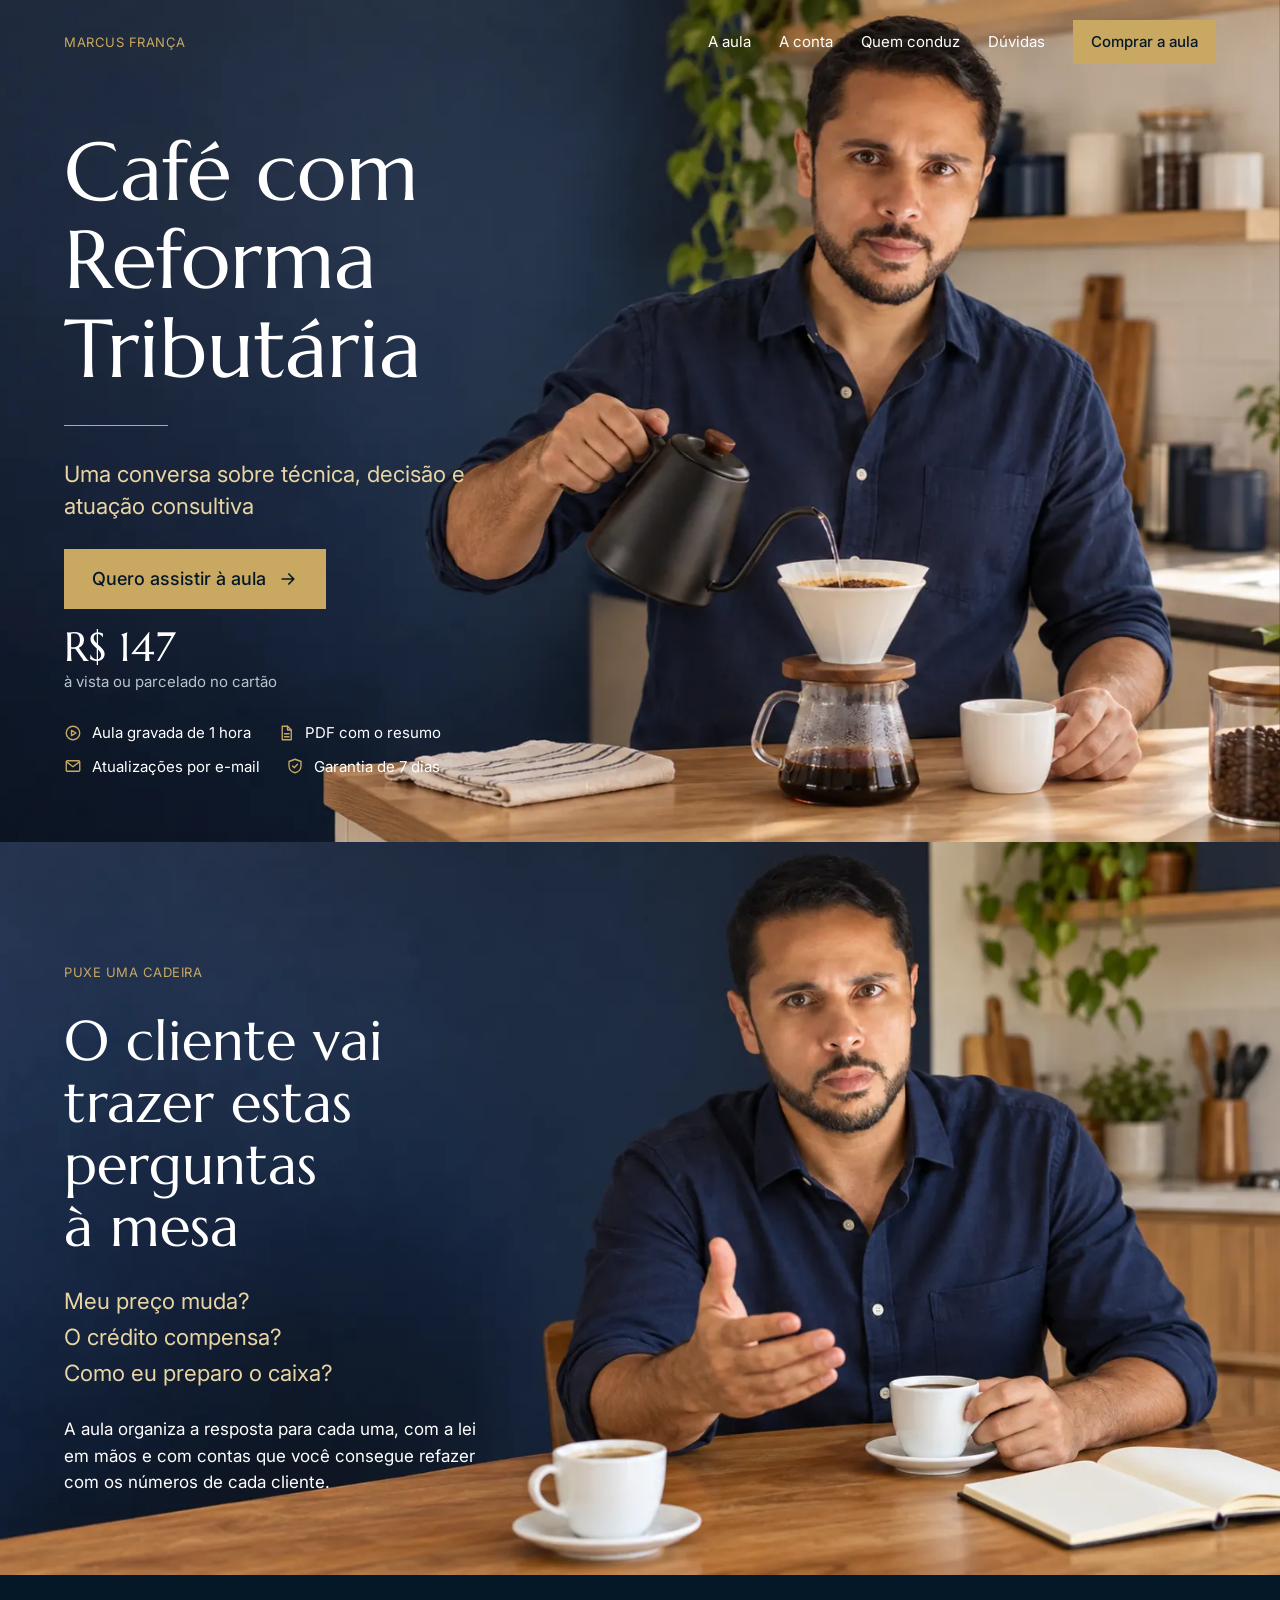
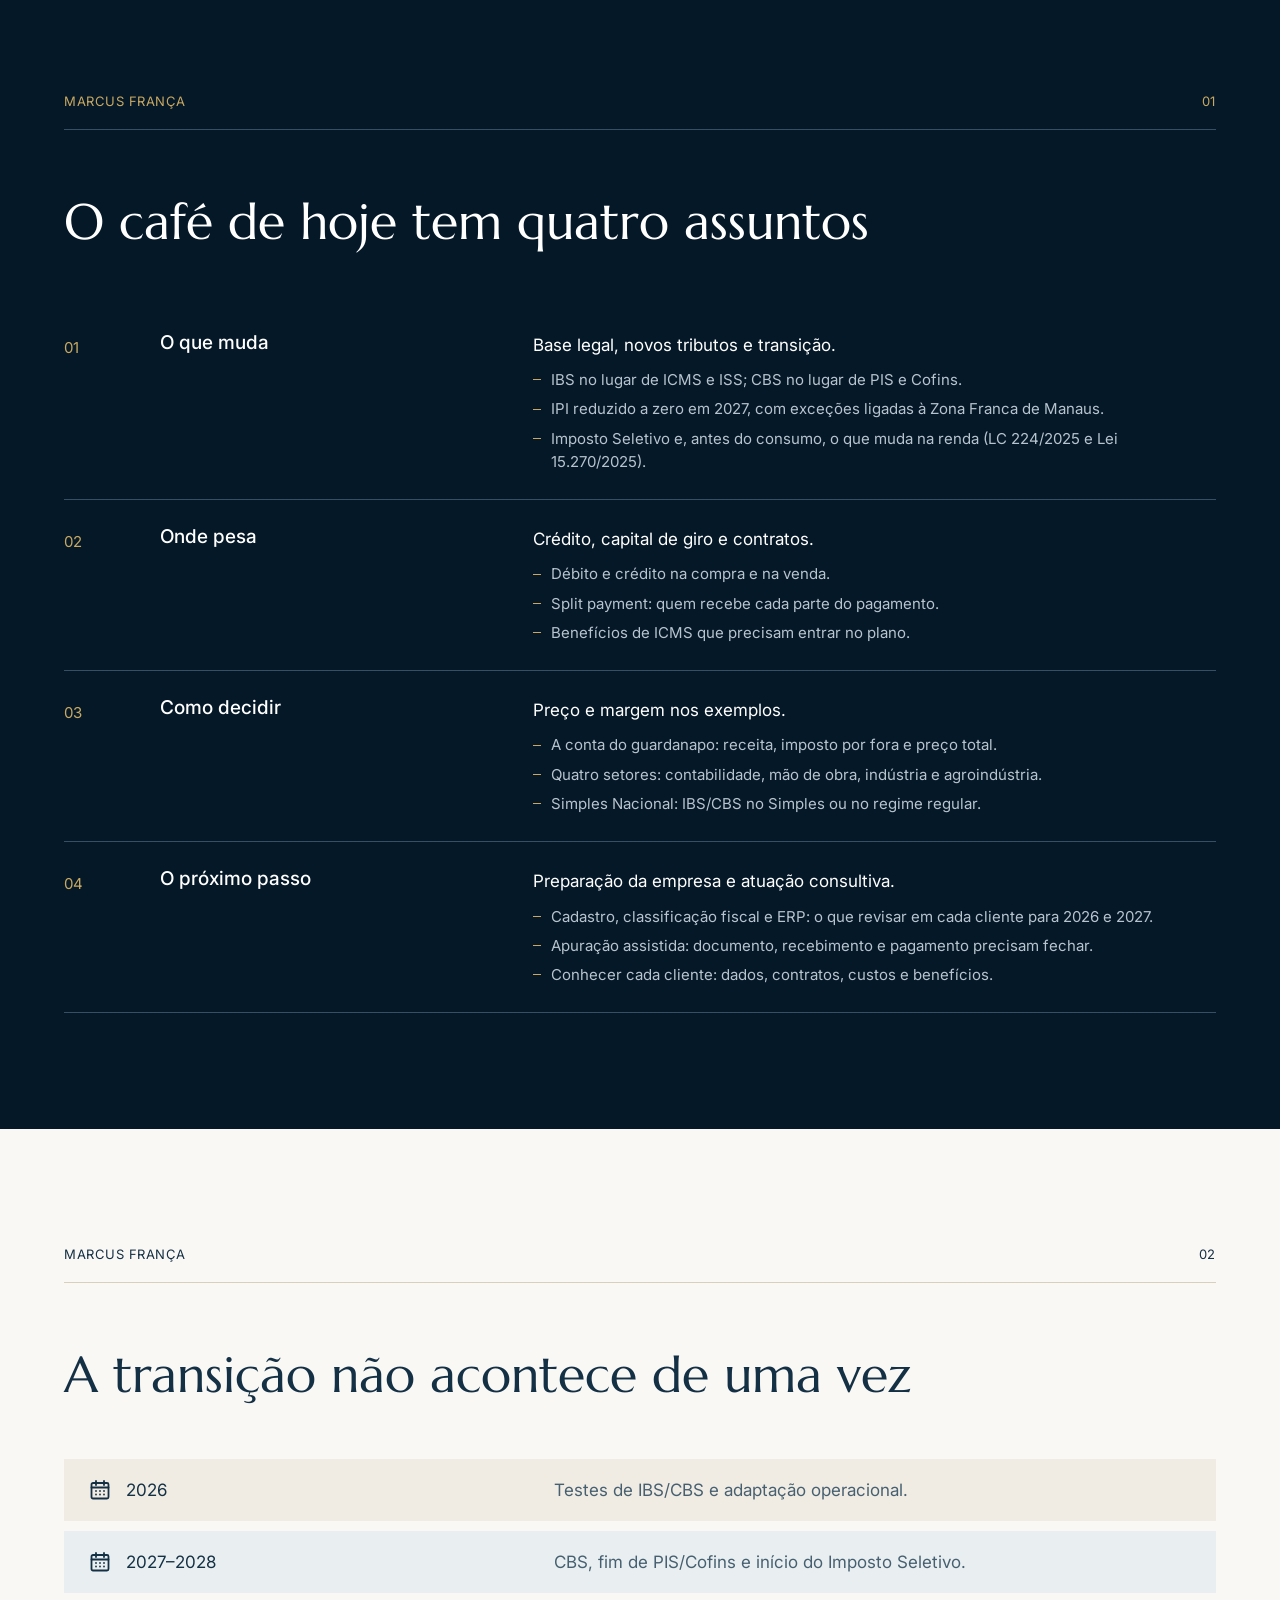
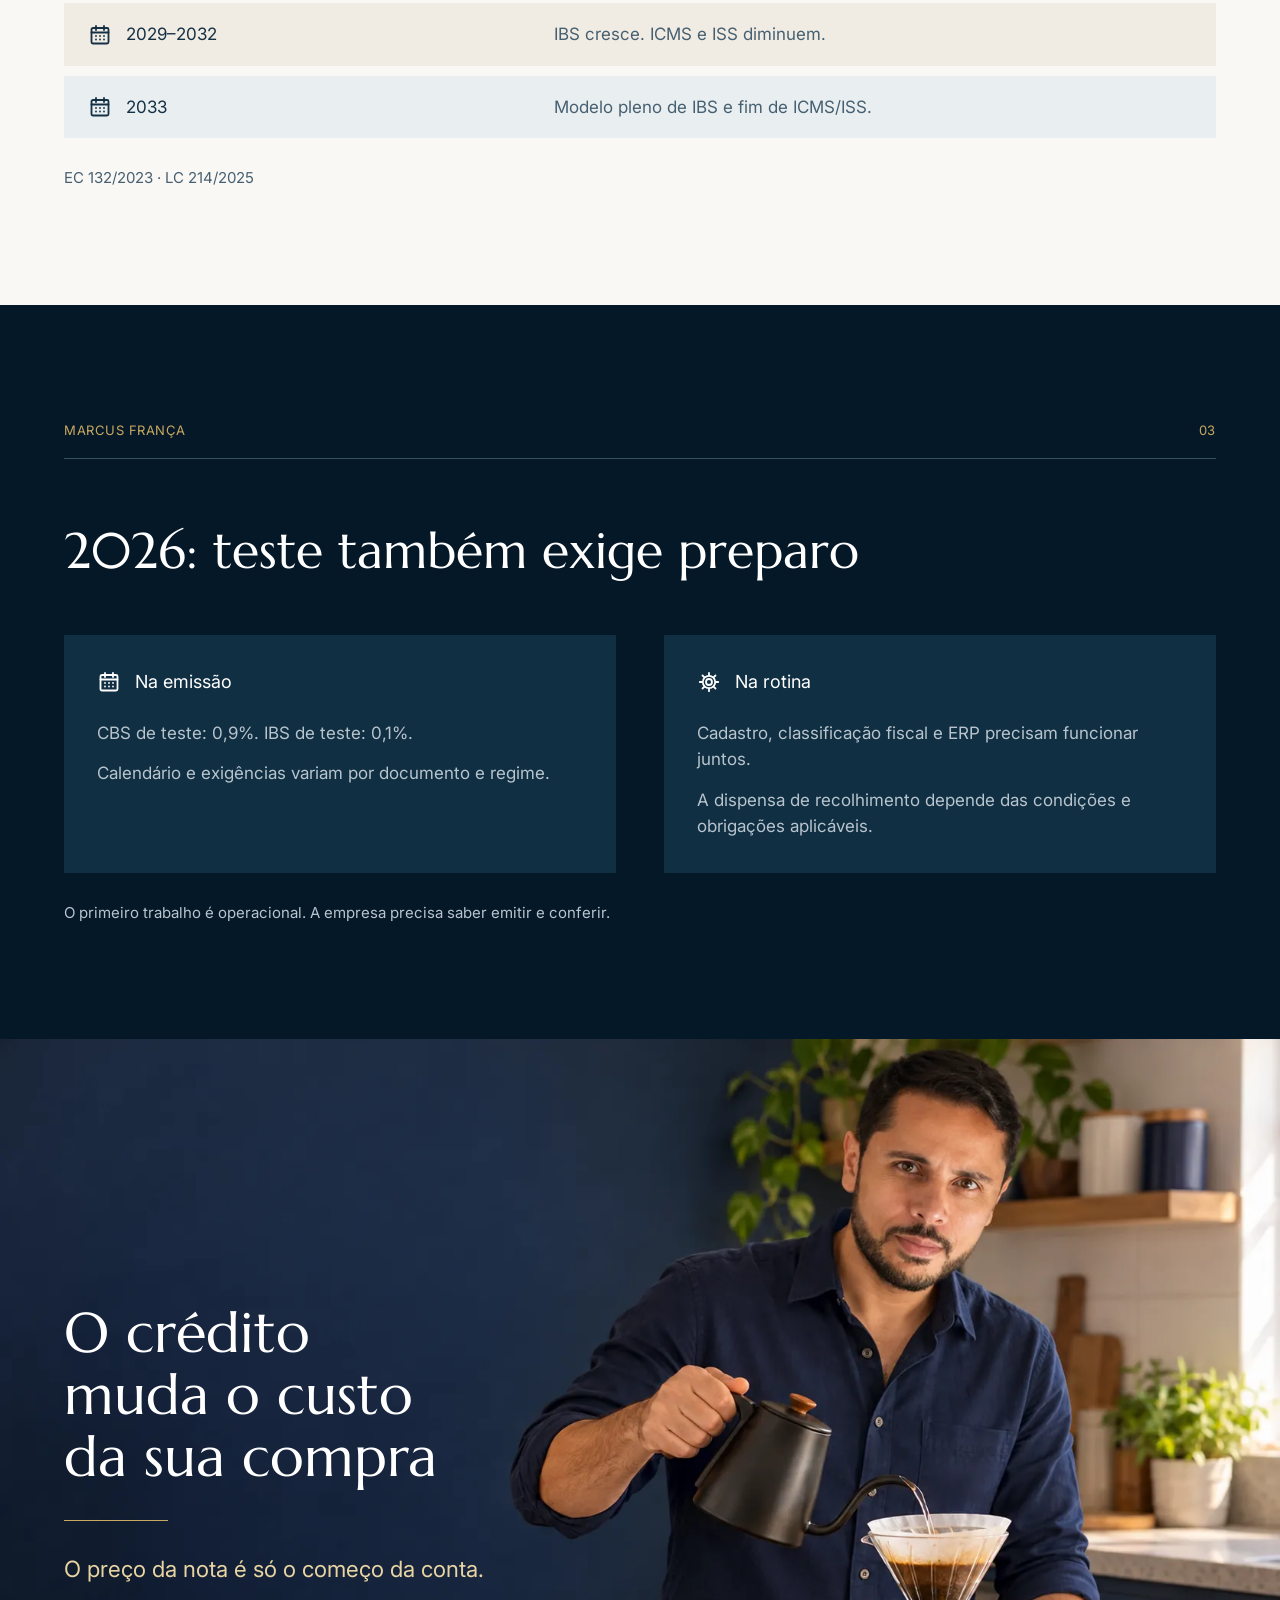
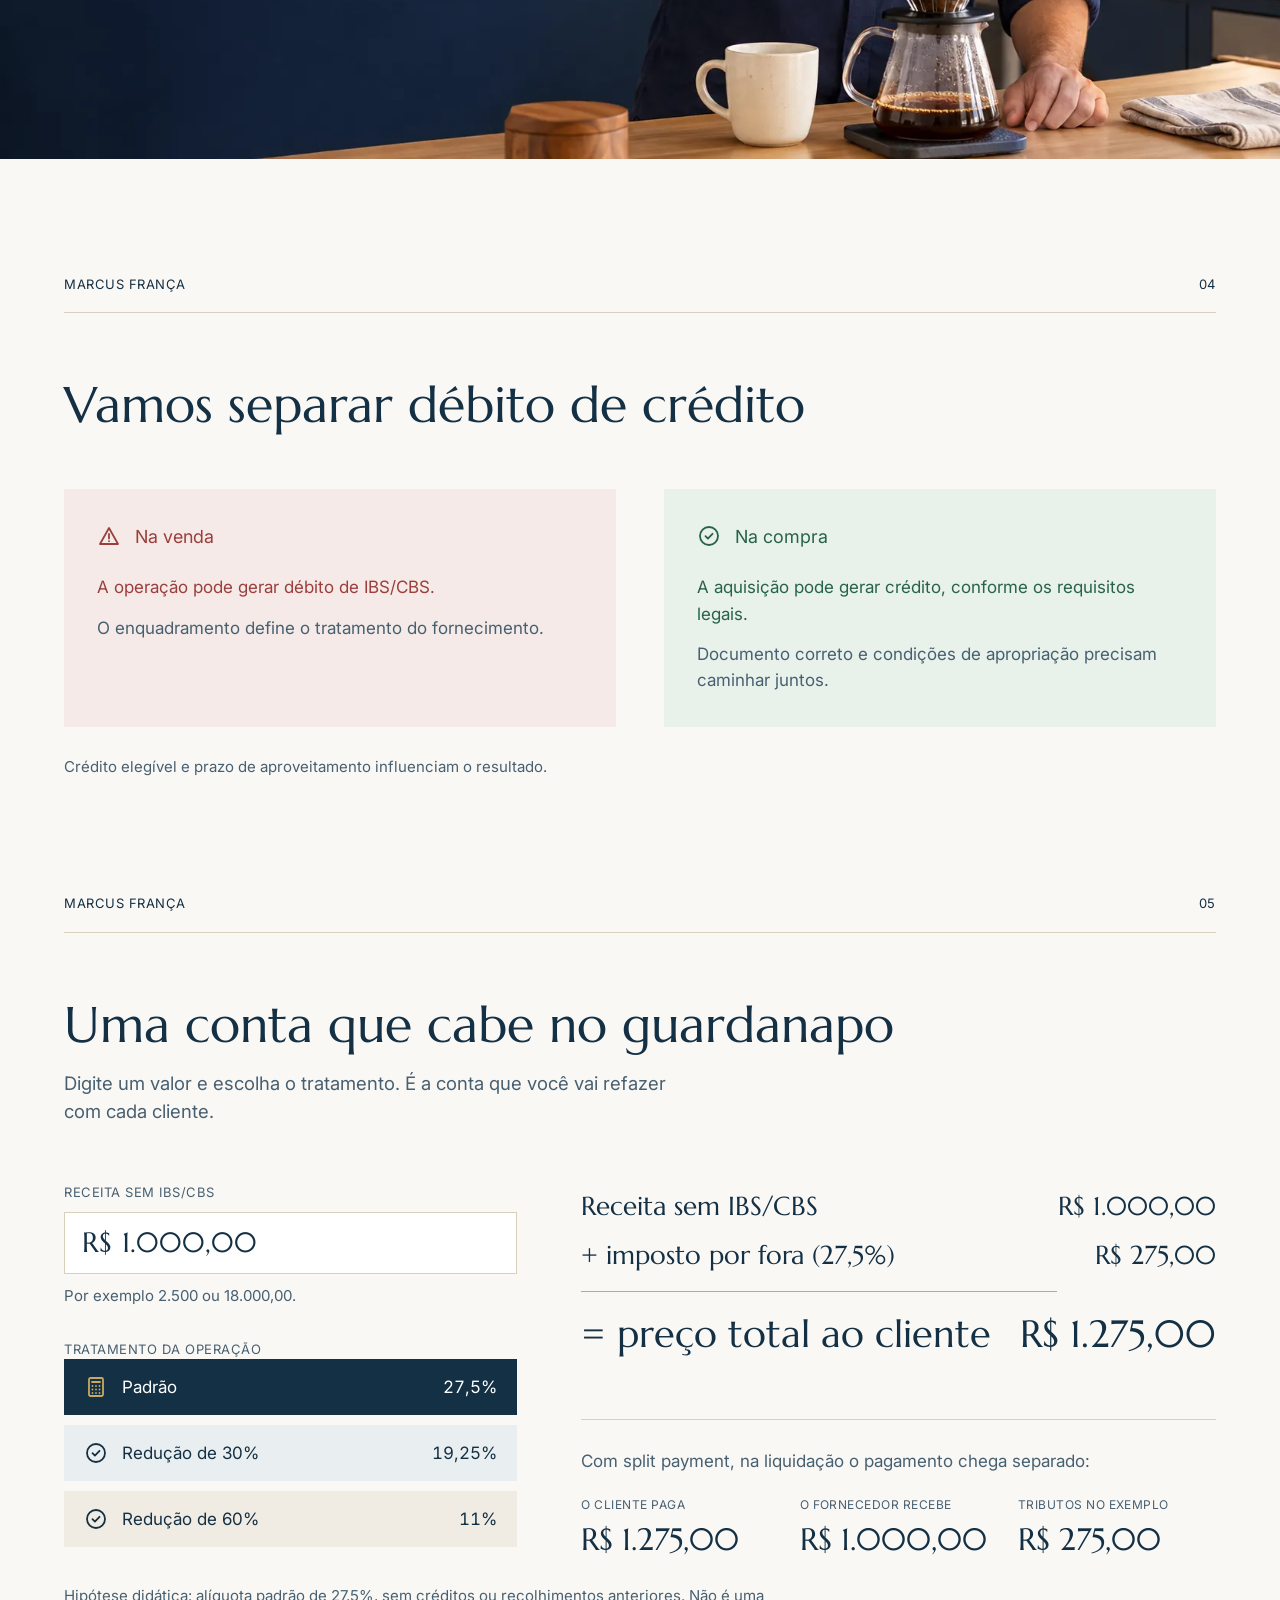
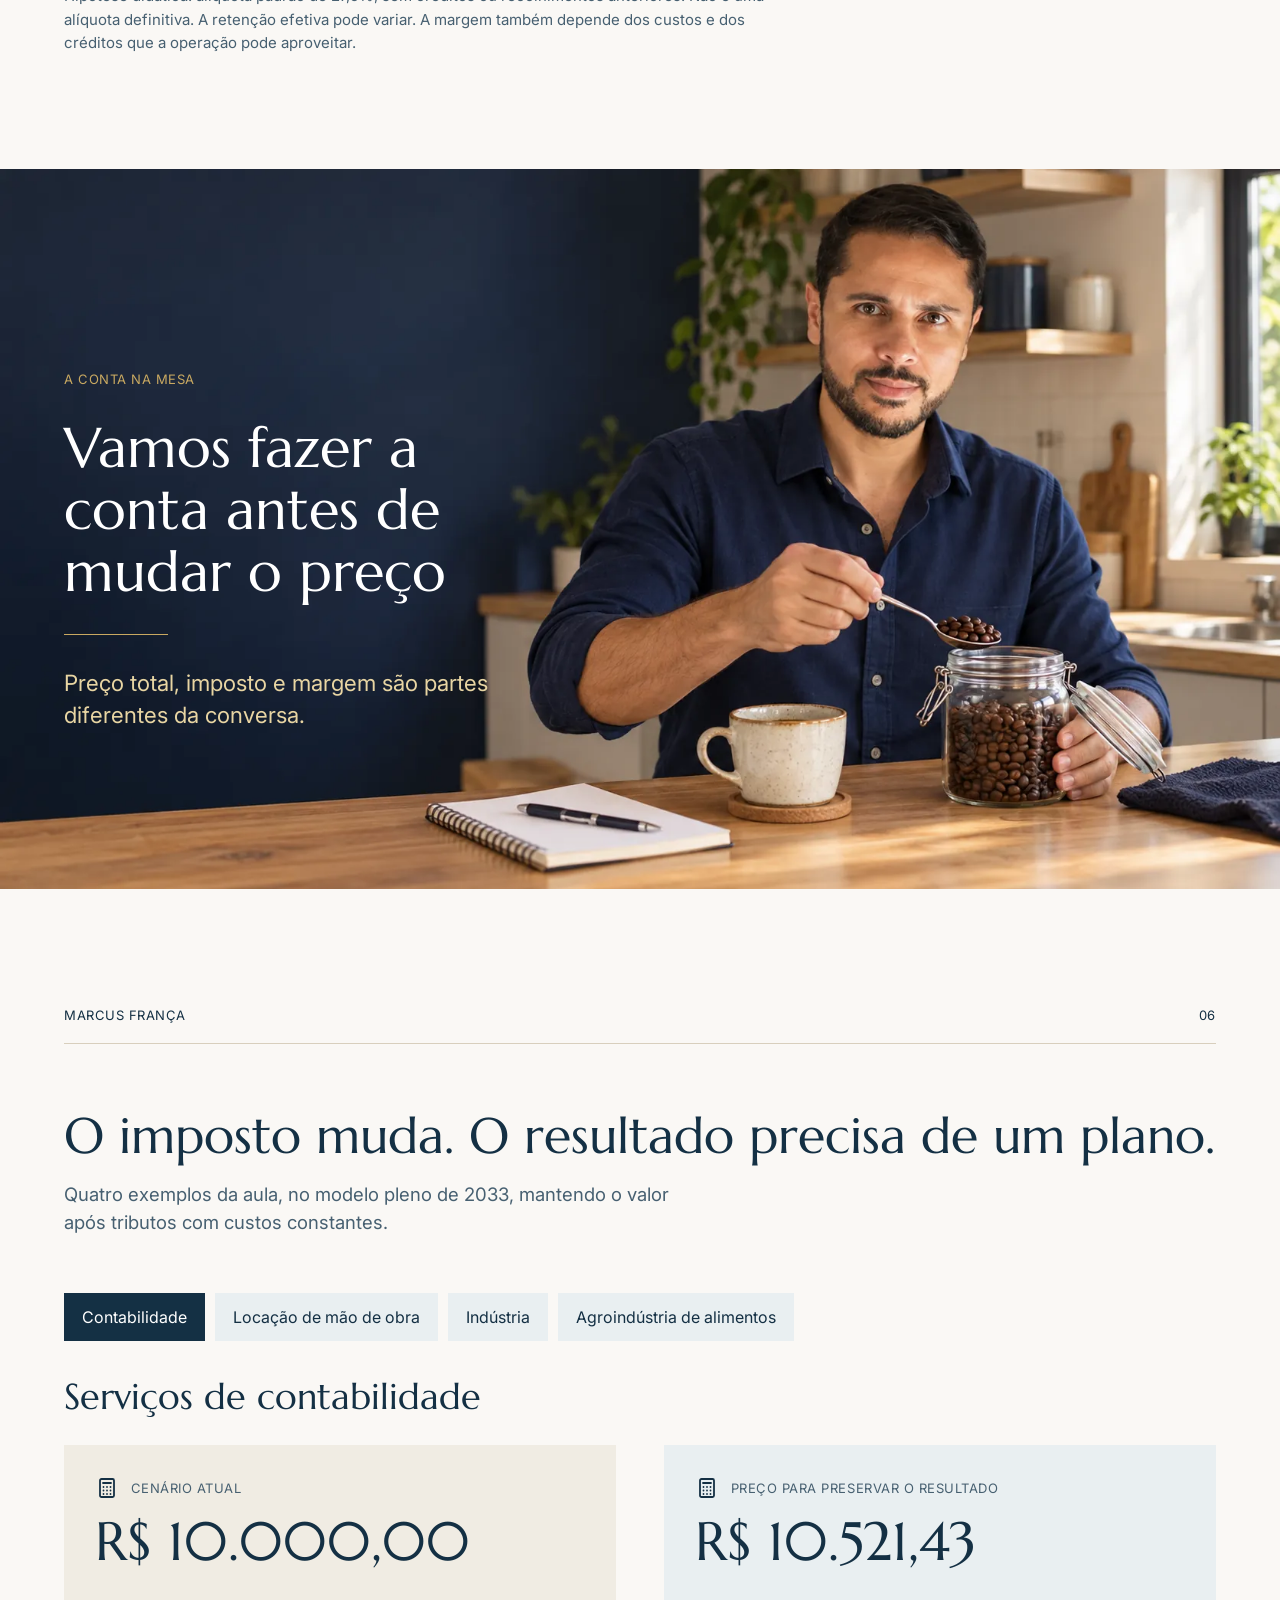
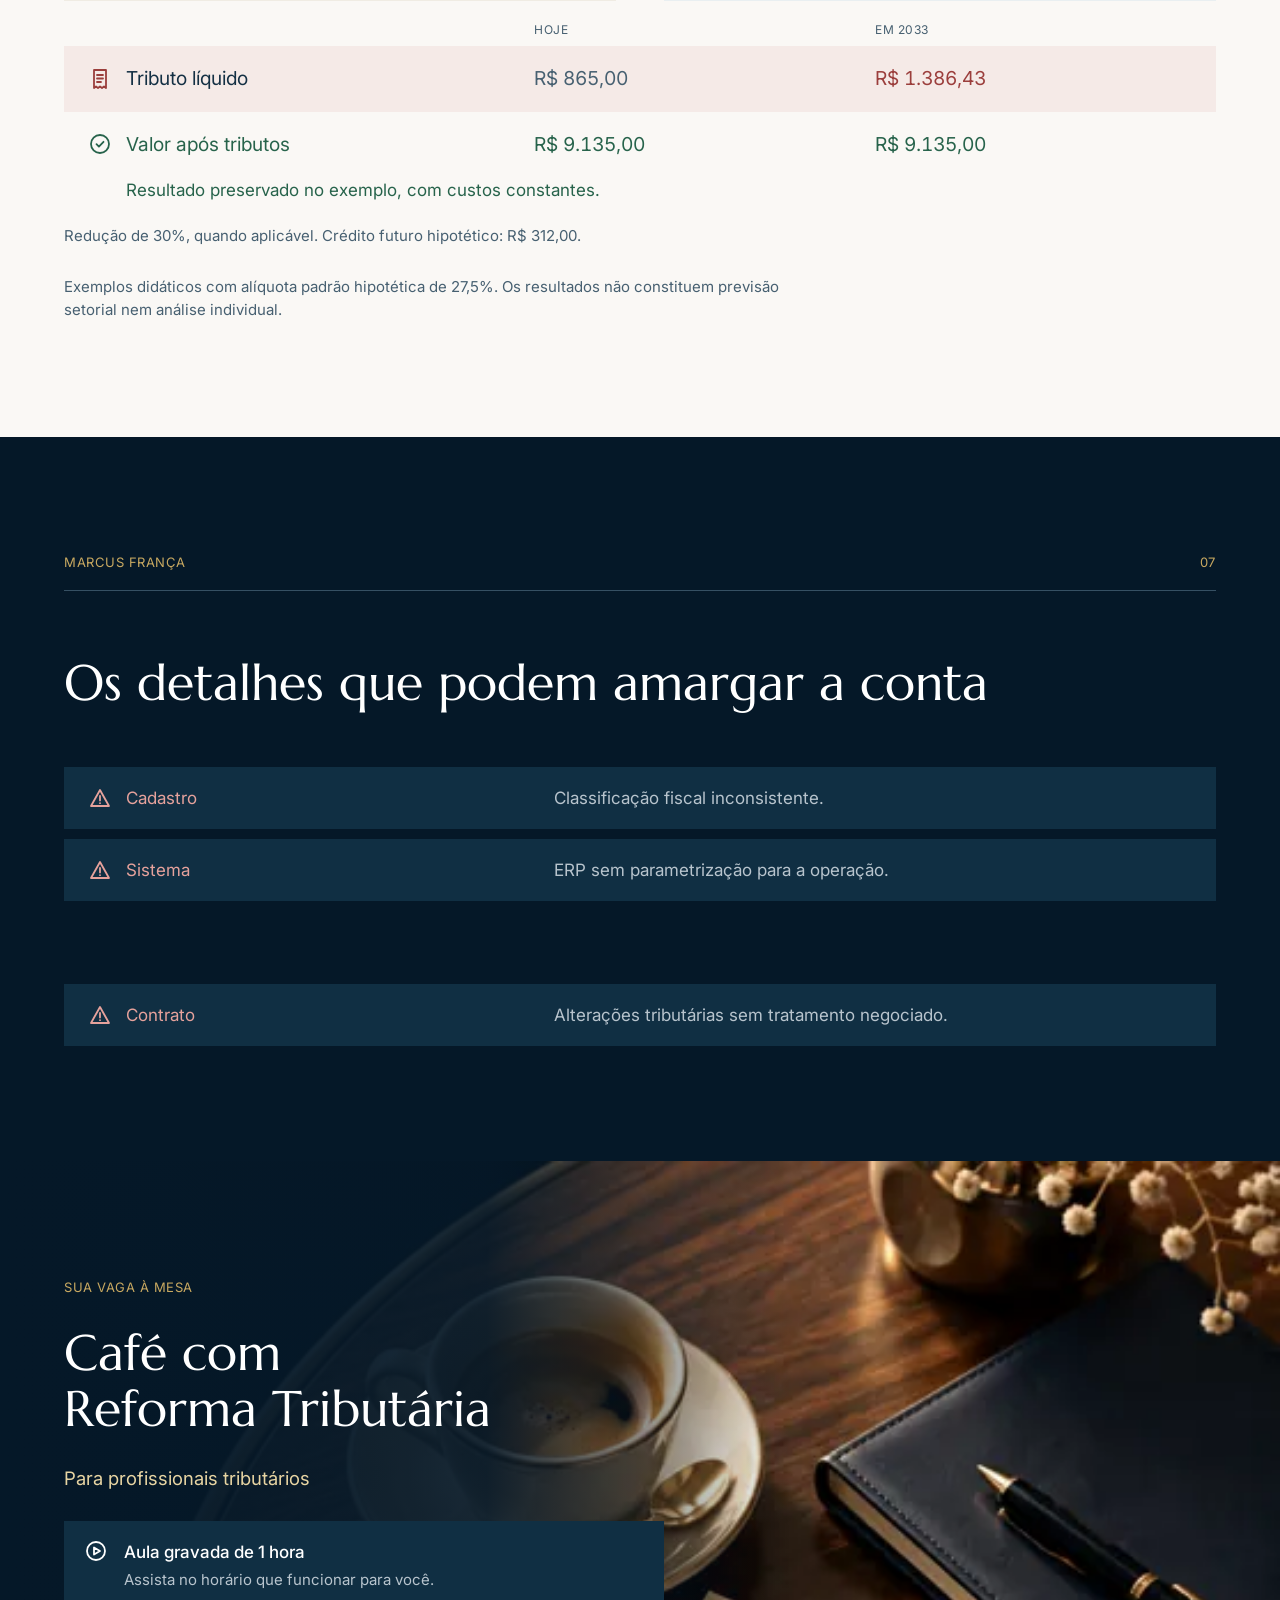
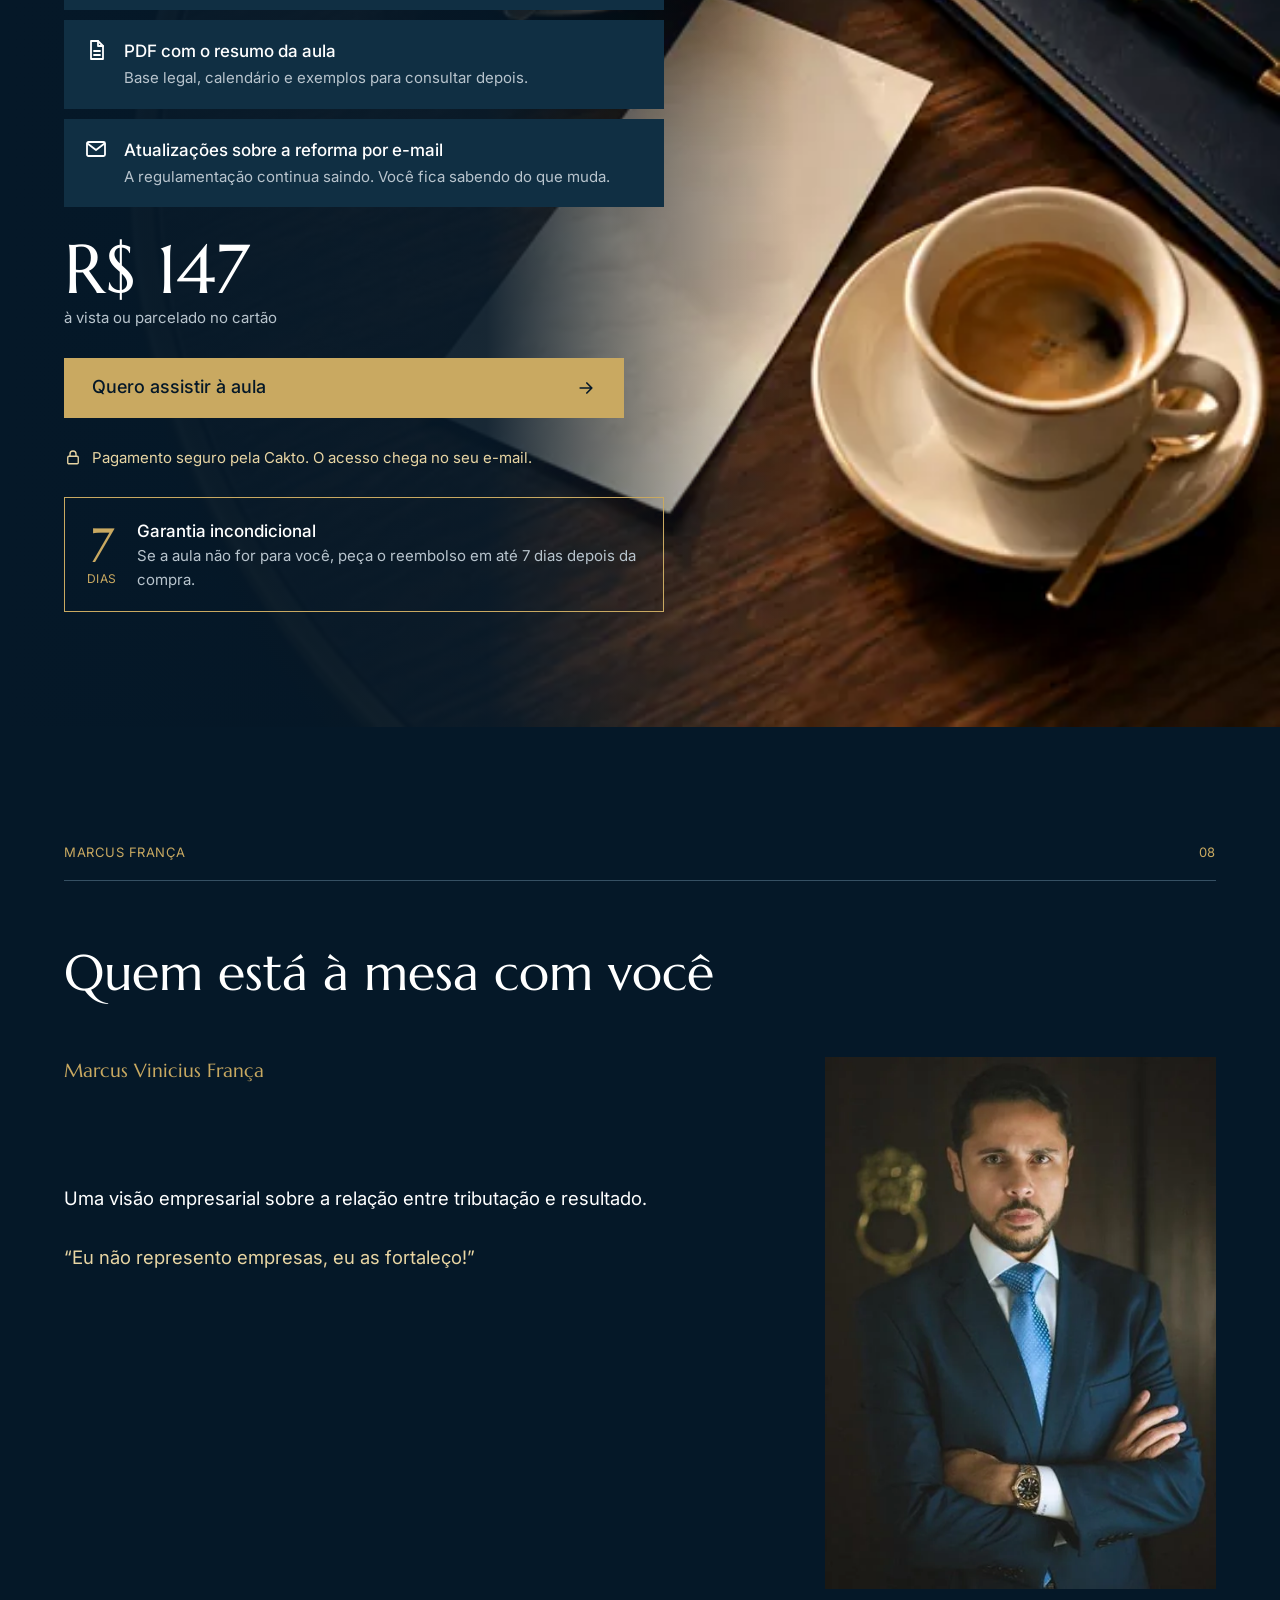
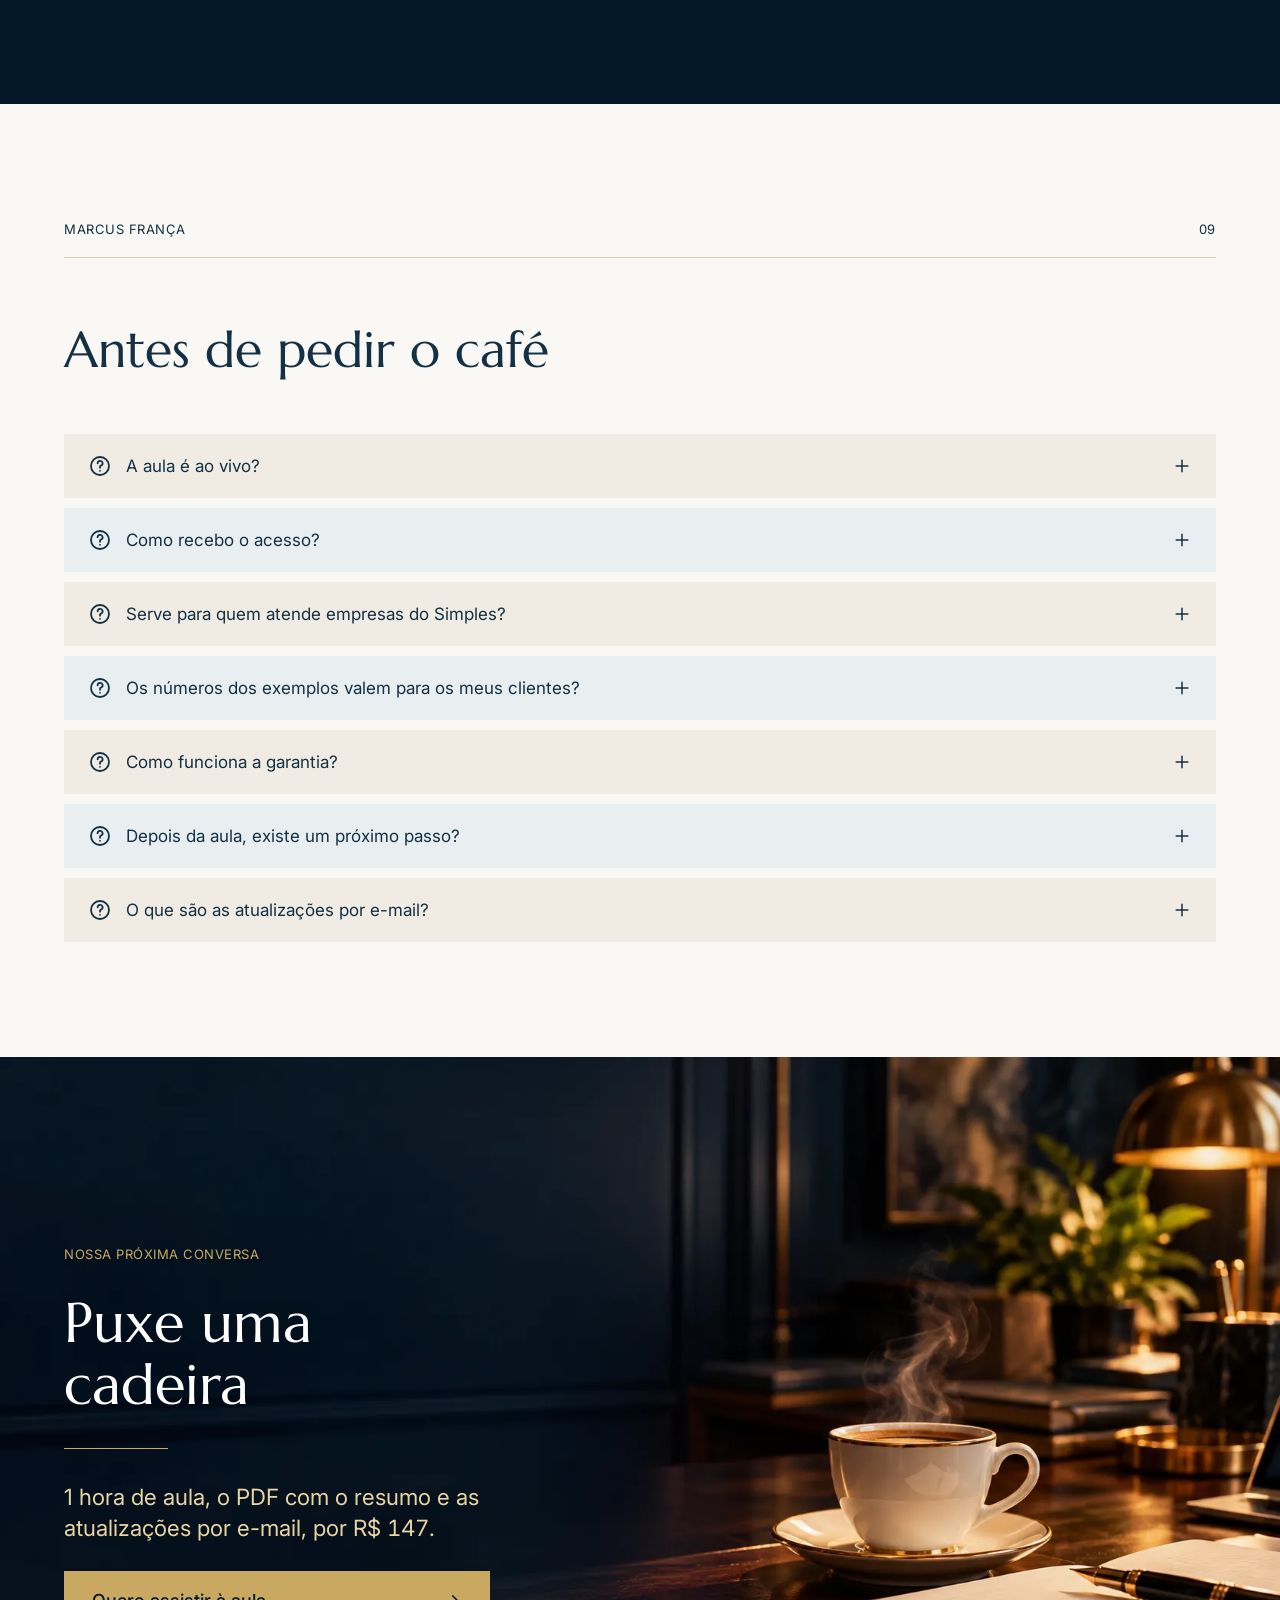
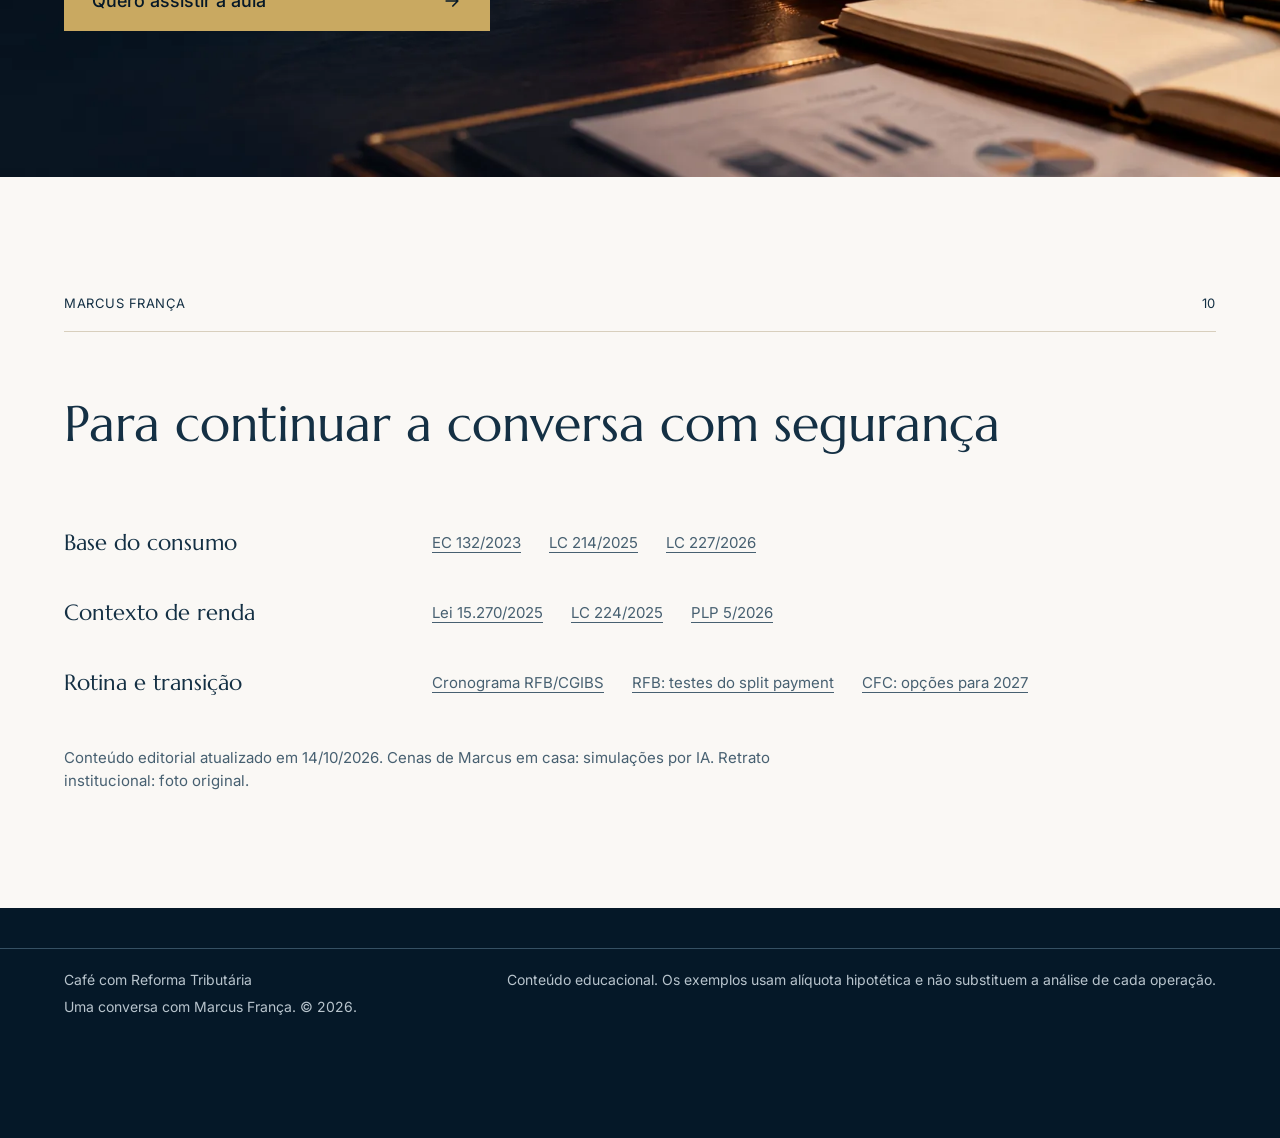
==== commit fc0f602a: "Refaz as landing pages com a identidade visual do PDF da aula Navy, marfim e dourado, Marcellus e In" ====
--- a/pages/cafe-reforma-tributaristas/index.html
+++ b/pages/cafe-reforma-tributaristas/index.html
@@ -6,25 +6,19 @@
     <title>Café com Reforma Tributária — aula gravada para tributaristas | Marcus França</title>
     <meta
       name="description"
-      content="Aula gravada de 1 hora com Marcus França para contadores, advogados e consultores: a Reforma Tributária traduzida nas perguntas que o cliente traz à mesa. PDF com resumo, atualizações por e-mail e garantia de 7 dias."
+      content="Uma conversa sobre técnica, decisão e atuação consultiva. Aula gravada de 1 hora com Marcus França para profissionais tributários, PDF com resumo, atualizações por e-mail e garantia de 7 dias."
     />
-    <meta name="theme-color" content="#15100c" />
+    <meta name="theme-color" content="#051828" />
     <meta property="og:type" content="website" />
     <meta property="og:locale" content="pt_BR" />
     <meta property="og:title" content="Café com Reforma Tributária — para tributaristas" />
-    <meta
-      property="og:description"
-      content="Técnica, decisão e atuação consultiva na Reforma Tributária. Aula gravada de 1 hora com Marcus França."
-    />
-    <meta property="og:image" content="img/og-marcus.jpg" />
+    <meta property="og:description" content="O cliente vai trazer estas perguntas à mesa. Aula gravada de 1 hora com Marcus França." />
+    <meta property="og:image" content="img/og-cafe.jpg" />
 
     <link rel="preconnect" href="https://fonts.googleapis.com" />
     <link rel="preconnect" href="https://fonts.gstatic.com" crossorigin />
-    <link
-      rel="stylesheet"
-      href="https://fonts.googleapis.com/css2?family=Fraunces:opsz,wght,SOFT@9..144,400..700,0..100&family=Manrope:wght@400;500;600;700;800&display=swap"
-    />
-    <link rel="preload" as="image" href="img/marcus-retrato-1200.webp" imagesrcset="img/marcus-retrato-640.webp 640w, img/marcus-retrato-1200.webp 1200w" imagesizes="(max-width: 900px) 100vw, 46vw" />
+    <link rel="stylesheet" href="https://fonts.googleapis.com/css2?family=Inter:wght@400;500&family=Marcellus&display=swap" />
+    <link rel="preload" as="image" href="img/cena-coado-1672.webp" imagesrcset="img/cena-coado-900.webp 900w, img/cena-coado-1672.webp 1672w" imagesizes="100vw" />
     <link rel="stylesheet" href="styles.css" />
 
     <script>
@@ -42,34 +36,62 @@
     </script>
   </head>
   <body>
+    <!-- Ícones (traço fino, como no PDF) -->
+    <svg width="0" height="0" style="position: absolute" aria-hidden="true">
+      <symbol id="i-seta" viewBox="0 0 24 24"><path d="M5 12h14M13 6l6 6-6 6" /></symbol>
+      <symbol id="i-agenda" viewBox="0 0 24 24"><rect x="3.5" y="5" width="17" height="15.5" rx="1.5" /><path d="M3.5 9.5h17M8 3v4M16 3v4M8 13h.01M12 13h.01M16 13h.01M8 16.5h.01M12 16.5h.01M16 16.5h.01" /></symbol>
+      <symbol id="i-calc" viewBox="0 0 24 24"><rect x="5" y="3" width="14" height="18" rx="1.5" /><path d="M8 7h8M8.5 11h.01M12 11h.01M15.5 11h.01M8.5 14.5h.01M12 14.5h.01M15.5 14.5h.01M8.5 18h.01M12 18h.01M15.5 18h.01" /></symbol>
+      <symbol id="i-recibo" viewBox="0 0 24 24"><path d="M6 3h12v18l-2-1.5L14 21l-2-1.5L10 21l-2-1.5L6 21z" /><path d="M9 8h6M9 11.5h6M9 15h4" /></symbol>
+      <symbol id="i-ok" viewBox="0 0 24 24"><circle cx="12" cy="12" r="9" /><path d="M8.5 12.2l2.4 2.4 4.6-4.8" /></symbol>
+      <symbol id="i-alerta" viewBox="0 0 24 24"><path d="M12 4l9 16H3z" /><path d="M12 10v4.5M12 17.2h.01" /></symbol>
+      <symbol id="i-lei" viewBox="0 0 24 24"><path d="M3 9.5L12 4l9 5.5M5 10v8M9.5 10v8M14.5 10v8M19 10v8M3.5 20.5h17" /></symbol>
+      <symbol id="i-engrenagem" viewBox="0 0 24 24"><circle cx="12" cy="12" r="3" /><path d="M12 2.8v2.4M12 18.8v2.4M21.2 12h-2.4M5.2 12H2.8M18.5 5.5l-1.7 1.7M7.2 16.8l-1.7 1.7M18.5 18.5l-1.7-1.7M7.2 7.2L5.5 5.5" /><circle cx="12" cy="12" r="6.2" /></symbol>
+      <symbol id="i-doc" viewBox="0 0 24 24"><path d="M7 3h7l5 5v13H7z" /><path d="M14 3v5h5M10 13h6M10 17h6" /></symbol>
+      <symbol id="i-play" viewBox="0 0 24 24"><circle cx="12" cy="12" r="9" /><path d="M10 8.5v7l6-3.5z" /></symbol>
+      <symbol id="i-email" viewBox="0 0 24 24"><rect x="3" y="5" width="18" height="14" rx="1.5" /><path d="M3.5 6.5l8.5 6.5 8.5-6.5" /></symbol>
+      <symbol id="i-escudo" viewBox="0 0 24 24"><path d="M12 3l8 3v6c0 4.5-3.4 8.2-8 9-4.6-.8-8-4.5-8-9V6z" /><path d="M8.7 12l2.3 2.3 4.3-4.6" /></symbol>
+      <symbol id="i-cadeado" viewBox="0 0 24 24"><rect x="5" y="11" width="14" height="10" rx="1.5" /><path d="M8 11V8a4 4 0 0 1 8 0v3" /></symbol>
+      <symbol id="i-mais" viewBox="0 0 24 24"><path d="M12 5v14M5 12h14" /></symbol>
+      <symbol id="i-pergunta" viewBox="0 0 24 24"><circle cx="12" cy="12" r="9" /><path d="M9.6 9.3a2.5 2.5 0 1 1 3.3 2.4c-.6.2-.9.7-.9 1.3v.8M12 16.8h.01" /></symbol>
+    </svg>
+
     <a class="skip" href="#conteudo">Pular para o conteúdo</a>
 
     <header class="topbar">
       <div class="wrap topbar__inner">
-        <a class="wordmark" href="#topo">Café com Reforma</a>
+        <a class="topbar__label" href="#topo">Marcus França</a>
         <nav aria-label="Seções">
-          <a href="#aula">A aula</a>
-          <a href="#conta-no-guardanapo">A conta</a>
-          <a href="#marcus">Marcus França</a>
-          <a href="#perguntas">Dúvidas</a>
+          <a href="#assuntos">A aula</a>
+          <a href="#guardanapo">A conta</a>
+          <a href="#marcus">Quem conduz</a>
+          <a href="#duvidas">Dúvidas</a>
           <a class="btn" href="#oferta">Comprar a aula</a>
         </nav>
       </div>
     </header>
 
     <main id="conteudo">
-      <!-- ============ HERO ============ -->
-      <section class="hero" id="topo" aria-labelledby="titulo">
-        <div class="hero__text">
-          <h1 class="hero__title" id="titulo">Café com Reforma Tributária</h1>
-          <p class="hero__lead">
-            Uma aula gravada de 1 hora com Marcus França para quem atende empresas: a técnica da reforma
-            traduzida em respostas sobre preço, crédito e caixa.
-          </p>
+      <!-- ============ CAPA (slide 1) ============ -->
+      <section class="scene hero" id="topo" aria-labelledby="titulo">
+        <figure class="scene__media">
+          <img
+            src="img/cena-coado-1672.webp"
+            srcset="img/cena-coado-900.webp 900w, img/cena-coado-1672.webp 1672w"
+            sizes="100vw"
+            width="1672"
+            height="941"
+            alt="Marcus França passando café coado na cozinha"
+            fetchpriority="high"
+          />
+        </figure>
+        <div class="scene__text">
+          <h1 id="titulo">Café com Reforma Tributária</h1>
+          <hr class="gold-rule" />
+          <p class="scene__lead">Uma conversa sobre técnica, decisão e atuação consultiva</p>
           <div class="hero__offer">
-            <a class="btn btn--big" href="#oferta" data-checkout="hero">
+            <a class="btn" href="#oferta" data-checkout="capa">
               Quero assistir à aula
-              <svg viewBox="0 0 24 24" fill="none" stroke="currentColor" stroke-width="2.2" aria-hidden="true"><path d="M5 12h14M13 6l6 6-6 6" /></svg>
+              <svg class="ico" aria-hidden="true"><use href="#i-seta" /></svg>
             </a>
             <div class="price">
               <span class="price__value num" data-preco>R$ 147</span>
@@ -77,496 +99,513 @@
             </div>
           </div>
           <ul class="hero__facts">
-            <li>
-              <svg viewBox="0 0 24 24" fill="none" stroke="currentColor" stroke-width="2" aria-hidden="true"><circle cx="12" cy="12" r="9" /><path d="M10 8.5v7l6-3.5-6-3.5z" fill="currentColor" stroke="none" /></svg>
-              Aula gravada de 1 hora
-            </li>
-            <li>
-              <svg viewBox="0 0 24 24" fill="none" stroke="currentColor" stroke-width="2" aria-hidden="true"><path d="M7 3h7l5 5v13H7z" /><path d="M14 3v5h5M10 13h6M10 17h6" /></svg>
-              PDF com o resumo
-            </li>
-            <li>
-              <svg viewBox="0 0 24 24" fill="none" stroke="currentColor" stroke-width="2" aria-hidden="true"><rect x="3" y="5" width="18" height="14" /><path d="M3 6l9 7 9-7" /></svg>
-              Atualizações por e-mail
-            </li>
-            <li>
-              <svg viewBox="0 0 24 24" fill="none" stroke="currentColor" stroke-width="2" aria-hidden="true"><path d="M12 3l8 3v6c0 4.5-3.4 8.2-8 9-4.6-.8-8-4.5-8-9V6z" /><path d="M8.5 12l2.5 2.5 4.5-5" /></svg>
-              Garantia de 7 dias
-            </li>
+            <li><svg class="ico" aria-hidden="true"><use href="#i-play" /></svg>Aula gravada de 1 hora</li>
+            <li><svg class="ico" aria-hidden="true"><use href="#i-doc" /></svg>PDF com o resumo</li>
+            <li><svg class="ico" aria-hidden="true"><use href="#i-email" /></svg>Atualizações por e-mail</li>
+            <li><svg class="ico" aria-hidden="true"><use href="#i-escudo" /></svg>Garantia de 7 dias</li>
           </ul>
         </div>
-        <figure class="hero__media">
+      </section>
+
+      <!-- ============ PUXE UMA CADEIRA (slide 2) ============ -->
+      <section class="scene" aria-labelledby="t-cadeira">
+        <figure class="scene__media">
           <img
-            src="img/marcus-retrato-1200.webp"
-            srcset="img/marcus-retrato-640.webp 640w, img/marcus-retrato-1200.webp 1200w"
-            sizes="(max-width: 900px) 100vw, 46vw"
-            width="1200"
-            height="1208"
-            alt="Marcus França, de terno escuro, sentado numa poltrona de couro com as mãos entrelaçadas"
-            fetchpriority="high"
+            src="img/cena-conversa-1672.webp"
+            srcset="img/cena-conversa-900.webp 900w, img/cena-conversa-1672.webp 1672w"
+            sizes="100vw"
+            width="1672"
+            height="940"
+            alt="Marcus França à mesa, com xícaras de café, explicando um ponto"
+            loading="lazy"
           />
-          <figcaption>Marcus França, advogado tributarista</figcaption>
         </figure>
-      </section>
-
-      <!-- ============ PERGUNTAS ============ -->
-      <section class="section" aria-labelledby="t-perguntas">
-        <div class="wrap questions">
-          <figure class="questions__media reveal">
-            <img
-              class="parallax"
-              src="img/marcus-mesa-1200.webp"
-              srcset="img/marcus-mesa-640.webp 640w, img/marcus-mesa-1200.webp 1200w"
-              sizes="(max-width: 900px) 100vw, 40vw"
-              width="1200"
-              height="1344"
-              alt="Marcus França de costas, trabalhando em dois monitores na mesa do escritório"
-              loading="lazy"
-            />
-          </figure>
-          <div class="questions__body">
-            <h2 class="reveal" id="t-perguntas">O cliente vai trazer estas perguntas</h2>
-            <ul class="qlist">
-              <li class="reveal" style="--i: 1">Meu preço muda?</li>
-              <li class="reveal" style="--i: 2">O crédito compensa?</li>
-              <li class="reveal" style="--i: 3">Como eu preparo o caixa?</li>
-            </ul>
-            <p class="reveal" style="--i: 4">
-              A aula organiza a resposta para cada uma, com a base legal (EC 132/2023, LC 214/2025 e
-              LC 227/2026) e contas que você consegue refazer com os números de cada cliente.
-            </p>
-          </div>
-        </div>
-      </section>
-
-      <!-- ============ CONTEÚDO DA AULA ============ -->
-      <section class="section" id="aula" aria-labelledby="t-aula">
-        <div class="wrap">
-          <div class="section__head">
-            <h2 class="reveal" id="t-aula">O que está no cardápio</h2>
-            <p class="reveal" style="--i: 1">Quatro assuntos, na ordem em que a conversa com o cliente acontece.</p>
-          </div>
-          <ol class="menu" aria-label="Assuntos da aula">
+        <div class="scene__text">
+          <p class="scene__label reveal">Puxe uma cadeira</p>
+          <h2 class="reveal" id="t-cadeira">O cliente vai trazer estas perguntas à mesa</h2>
+          <ul class="questions-list reveal" style="--i: 1">
+            <li>Meu preço muda?</li>
+            <li>O crédito compensa?</li>
+            <li>Como eu preparo o caixa?</li>
+          </ul>
+          <p class="reveal" style="--i: 2">
+            A aula organiza a resposta para cada uma, com a lei em mãos e com contas que você consegue refazer com os números de cada cliente.
+          </p>
+        </div>
+      </section>
+
+      <!-- ============ QUATRO ASSUNTOS (slide 4) ============ -->
+      <section class="section navy" id="assuntos" aria-labelledby="t-assuntos">
+        <div class="wrap">
+          <div class="slide-top"><span>Marcus França</span><span>01</span></div>
+          <h2 class="slide-title reveal" id="t-assuntos">O café de hoje tem quatro assuntos</h2>
+          <ol class="agenda slide-body">
             <li class="reveal">
+              <span class="agenda__n">01</span>
               <h3>O que muda</h3>
-              <ul>
-                <li>IBS no lugar de ICMS e ISS; CBS no lugar de PIS e Cofins.</li>
-                <li>IPI reduzido a zero em 2027, com as exceções da Zona Franca de Manaus.</li>
-                <li>Imposto Seletivo: que tipo de produto entra na lista.</li>
-                <li>Lucro Presumido e altas rendas: o que mudou com a LC 224/2025 e a Lei 15.270/2025.</li>
-              </ul>
-            </li>
-            <li class="reveal" style="--i: 1">
-              <h3>Onde pesa</h3>
-              <ul>
-                <li>Débito e crédito: por que o preço da nota é só o começo da conta.</li>
-                <li>Split payment: quem recebe cada parte do pagamento e o efeito no capital de giro.</li>
-                <li>Benefícios de ICMS que precisam entrar no plano da transição.</li>
-                <li>Contratos sem cláusula para mudança tributária.</li>
-              </ul>
+              <div class="agenda__desc">
+                <p>Base legal, novos tributos e transição.</p>
+                <ul>
+                  <li>IBS no lugar de ICMS e ISS; CBS no lugar de PIS e Cofins.</li>
+                  <li>IPI reduzido a zero em 2027, com exceções ligadas à Zona Franca de Manaus.</li>
+                  <li>Imposto Seletivo e, antes do consumo, o que muda na renda (LC 224/2025 e Lei 15.270/2025).</li>
+                </ul>
+              </div>
             </li>
             <li class="reveal">
+              <span class="agenda__n">02</span>
+              <h3>Onde pesa</h3>
+              <div class="agenda__desc">
+                <p>Crédito, capital de giro e contratos.</p>
+                <ul>
+                  <li>Débito e crédito na compra e na venda.</li>
+                  <li>Split payment: quem recebe cada parte do pagamento.</li>
+                  <li>Benefícios de ICMS que precisam entrar no plano.</li>
+                </ul>
+              </div>
+            </li>
+            <li class="reveal">
+              <span class="agenda__n">03</span>
               <h3>Como decidir</h3>
-              <ul>
-                <li>A conta do guardanapo: receita, imposto por fora e preço total.</li>
-                <li>Preço e margem em quatro setores: serviços, mão de obra, indústria e agroindústria.</li>
-                <li>Simples Nacional: recolher IBS/CBS no Simples ou no regime regular.</li>
-              </ul>
+              <div class="agenda__desc">
+                <p>Preço e margem nos exemplos.</p>
+                <ul>
+                  <li>A conta do guardanapo: receita, imposto por fora e preço total.</li>
+                  <li>Quatro setores: contabilidade, mão de obra, indústria e agroindústria.</li>
+                  <li>Simples Nacional: IBS/CBS no Simples ou no regime regular.</li>
+                </ul>
+              </div>
             </li>
-            <li class="reveal" style="--i: 1">
+            <li class="reveal">
+              <span class="agenda__n">04</span>
               <h3>O próximo passo</h3>
-              <ul>
-                <li>Cadastro, classificação fiscal e ERP: o que revisar em cada cliente para 2026 e 2027.</li>
-                <li>Apuração assistida: documento, recebimento e pagamento precisam fechar.</li>
-                <li>Atuação consultiva: como levar a reforma para a pauta da sua carteira de clientes.</li>
-              </ul>
+              <div class="agenda__desc">
+                <p>Preparação da empresa e atuação consultiva.</p>
+                <ul>
+                  <li>Cadastro, classificação fiscal e ERP: o que revisar em cada cliente para 2026 e 2027.</li>
+                  <li>Apuração assistida: documento, recebimento e pagamento precisam fechar.</li>
+                  <li>Conhecer cada cliente: dados, contratos, custos e benefícios.</li>
+                </ul>
+              </div>
             </li>
           </ol>
         </div>
       </section>
 
-      <!-- ============ CONTA NO GUARDANAPO ============ -->
-      <section class="napkin" id="conta-no-guardanapo" aria-labelledby="t-conta">
-        <div class="wrap">
-          <div class="section__head">
-            <h2 class="reveal" id="t-conta">Faça a conta no guardanapo</h2>
-            <p class="reveal" style="--i: 1">
-              A conta que abre a parte de preços da aula e que você vai refazer com cada cliente: o valor
-              sem IBS/CBS, mais o imposto por fora, dá o preço total.
-            </p>
-          </div>
-
-          <div class="napkin__grid">
-            <form class="napkin__form reveal" id="conta" novalidate>
+      <!-- ============ TRANSIÇÃO (slide 7) ============ -->
+      <section class="section ivory" aria-labelledby="t-transicao">
+        <div class="wrap">
+          <div class="slide-top"><span>Marcus França</span><span>02</span></div>
+          <h2 class="slide-title reveal" id="t-transicao">A transição não acontece de uma vez</h2>
+          <ol class="rows slide-body" aria-label="Calendário da transição">
+            <li class="row reveal"><span class="row__label"><svg class="ico" aria-hidden="true"><use href="#i-agenda" /></svg>2026</span><span class="row__desc">Testes de IBS/CBS e adaptação operacional.</span></li>
+            <li class="row reveal" style="--i: 1"><span class="row__label"><svg class="ico" aria-hidden="true"><use href="#i-agenda" /></svg>2027–2028</span><span class="row__desc">CBS, fim de PIS/Cofins e início do Imposto Seletivo.</span></li>
+            <li class="row reveal" style="--i: 2"><span class="row__label"><svg class="ico" aria-hidden="true"><use href="#i-agenda" /></svg>2029–2032</span><span class="row__desc">IBS cresce. ICMS e ISS diminuem.</span></li>
+            <li class="row reveal" style="--i: 3"><span class="row__label"><svg class="ico" aria-hidden="true"><use href="#i-agenda" /></svg>2033</span><span class="row__desc">Modelo pleno de IBS e fim de ICMS/ISS.</span></li>
+          </ol>
+          <p class="slide-note">EC 132/2023 · LC 214/2025</p>
+        </div>
+      </section>
+
+      <!-- ============ 2026 (slide 8) ============ -->
+      <section class="section navy" aria-labelledby="t-2026">
+        <div class="wrap">
+          <div class="slide-top"><span>Marcus França</span><span>03</span></div>
+          <h2 class="slide-title reveal" id="t-2026">2026: teste também exige preparo</h2>
+          <div class="cards slide-body">
+            <div class="card reveal">
+              <p class="card__head"><svg class="ico" aria-hidden="true"><use href="#i-agenda" /></svg>Na emissão</p>
+              <p>CBS de teste: 0,9%. IBS de teste: 0,1%.</p>
+              <p>Calendário e exigências variam por documento e regime.</p>
+            </div>
+            <div class="card reveal" style="--i: 1">
+              <p class="card__head"><svg class="ico" aria-hidden="true"><use href="#i-engrenagem" /></svg>Na rotina</p>
+              <p>Cadastro, classificação fiscal e ERP precisam funcionar juntos.</p>
+              <p>A dispensa de recolhimento depende das condições e obrigações aplicáveis.</p>
+            </div>
+          </div>
+          <p class="slide-note">O primeiro trabalho é operacional. A empresa precisa saber emitir e conferir.</p>
+        </div>
+      </section>
+
+      <!-- ============ O CRÉDITO MUDA O CUSTO (slide 14) ============ -->
+      <section class="scene" aria-labelledby="t-credito">
+        <figure class="scene__media">
+          <img
+            src="img/cena-coado-2-1672.webp"
+            srcset="img/cena-coado-2-900.webp 900w, img/cena-coado-2-1672.webp 1672w"
+            sizes="100vw"
+            width="1672"
+            height="941"
+            alt="Marcus França coando café em uma jarra de vidro"
+            loading="lazy"
+          />
+        </figure>
+        <div class="scene__text">
+          <p class="scene__label reveal">O que entra na sua operação</p>
+          <h2 class="reveal" id="t-credito">O crédito muda o custo da sua compra</h2>
+          <hr class="gold-rule reveal" />
+          <p class="scene__lead reveal" style="--i: 1">O preço da nota é só o começo da conta.</p>
+        </div>
+      </section>
+
+      <!-- ============ DÉBITO E CRÉDITO (slide 15) ============ -->
+      <section class="section ivory" aria-labelledby="t-debito">
+        <div class="wrap">
+          <div class="slide-top"><span>Marcus França</span><span>04</span></div>
+          <h2 class="slide-title reveal" id="t-debito">Vamos separar débito de crédito</h2>
+          <div class="cards slide-body">
+            <div class="card card--red reveal">
+              <p class="card__head"><svg class="ico" aria-hidden="true"><use href="#i-alerta" /></svg>Na venda</p>
+              <p>A operação pode gerar débito de IBS/CBS.</p>
+              <p>O enquadramento define o tratamento do fornecimento.</p>
+            </div>
+            <div class="card card--green reveal" style="--i: 1">
+              <p class="card__head"><svg class="ico" aria-hidden="true"><use href="#i-ok" /></svg>Na compra</p>
+              <p>A aquisição pode gerar crédito, conforme os requisitos legais.</p>
+              <p>Documento correto e condições de apropriação precisam caminhar juntos.</p>
+            </div>
+          </div>
+          <p class="slide-note">Crédito elegível e prazo de aproveitamento influenciam o resultado.</p>
+        </div>
+      </section>
+
+      <!-- ============ GUARDANAPO (slides 21 e 27) ============ -->
+      <section class="section ivory" id="guardanapo" aria-labelledby="t-guardanapo" style="padding-top: 0">
+        <div class="wrap">
+          <div class="slide-top"><span>Marcus França</span><span>05</span></div>
+          <h2 class="slide-title reveal" id="t-guardanapo">Uma conta que cabe no guardanapo</h2>
+          <p class="slide-sub reveal" style="--i: 1">Digite um valor e escolha o tratamento. É a conta que você vai refazer com cada cliente.</p>
+
+          <div class="napkin slide-body">
+            <form id="conta" novalidate>
               <div class="field">
-                <label for="valor">Valor da venda, sem IBS/CBS</label>
+                <label for="valor">Receita sem IBS/CBS</label>
                 <div class="money">
                   <span aria-hidden="true">R$</span>
                   <input id="valor" name="valor" type="text" inputmode="decimal" autocomplete="off" value="1.000,00" aria-describedby="valor-dica" />
                 </div>
-                <span class="field__hint" id="valor-dica">Digite qualquer valor, por exemplo 2.500 ou 18.000,00.</span>
-              </div>
-
+                <span class="field__hint" id="valor-dica">Por exemplo 2.500 ou 18.000,00.</span>
+              </div>
               <fieldset class="field">
                 <legend>Tratamento da operação</legend>
                 <div class="choices">
                   <div class="choice">
                     <input type="radio" name="tratamento" id="t-padrao" value="0.275" checked />
-                    <label for="t-padrao"><span>Alíquota padrão</span><span>27,5%</span></label>
+                    <label for="t-padrao"><svg class="ico" aria-hidden="true"><use href="#i-calc" /></svg><span>Padrão</span><span>27,5%</span></label>
                   </div>
                   <div class="choice">
                     <input type="radio" name="tratamento" id="t-30" value="0.1925" />
-                    <label for="t-30"><span>Redução de 30%</span><span>19,25%</span></label>
+                    <label for="t-30"><svg class="ico" aria-hidden="true"><use href="#i-ok" /></svg><span>Redução de 30%</span><span>19,25%</span></label>
                   </div>
                   <div class="choice">
                     <input type="radio" name="tratamento" id="t-60" value="0.11" />
-                    <label for="t-60"><span>Redução de 60%</span><span>11%</span></label>
+                    <label for="t-60"><svg class="ico" aria-hidden="true"><use href="#i-ok" /></svg><span>Redução de 60%</span><span>11%</span></label>
                   </div>
                 </div>
               </fieldset>
             </form>
 
-            <div class="napkin__result reveal" style="--i: 1" aria-live="polite">
-              <dl class="bill">
-                <dt>Receita sem IBS/CBS</dt>
-                <dd id="r-base">R$ 1.000,00</dd>
-                <dt>+ IBS/CBS por fora (<span id="r-aliquota">27,5%</span>)</dt>
-                <dd id="r-imposto">R$ 275,00</dd>
-                <dt class="bill__total-label">= Preço total ao cliente</dt>
-                <dd class="bill__total" id="r-total">R$ 1.275,00</dd>
-              </dl>
+            <div aria-live="polite">
+              <div class="sum">
+                <p class="sum__line"><span>Receita sem IBS/CBS</span><span id="r-base">R$ 1.000,00</span></p>
+                <p class="sum__line"><span>+ imposto por fora (<span id="r-aliquota">27,5%</span>)</span><span id="r-imposto">R$ 275,00</span></p>
+                <div class="sum__rule" aria-hidden="true"></div>
+                <p class="sum__line sum__total"><span>= preço total ao cliente</span><span id="r-total">R$ 1.275,00</span></p>
+              </div>
 
               <div class="split">
-                <h3>Com split payment, o dinheiro chega separado</h3>
-                <div class="split__bar" aria-hidden="true">
-                  <div class="split__part split__part--net" id="barra-liquido">78%</div>
-                  <div class="split__part split__part--tax" id="barra-tributo">22%</div>
-                </div>
-                <div class="split__legend">
-                  <p>Vai para o fornecedor<strong id="r-fornecedor">R$ 1.000,00</strong></p>
-                  <p>Segregado para o fisco<strong id="r-tributo">R$ 275,00</strong></p>
-                </div>
-              </div>
-            </div>
-          </div>
-
-          <p class="napkin__note" style="margin-top: 24px">
-            Hipótese didática: alíquota padrão de 27,5%, sem créditos de etapas anteriores. Não é a
-            alíquota definitiva nem uma análise de uma operação real. A retenção efetiva no split payment pode variar.
+                <p class="split__intro">Com split payment, na liquidação o pagamento chega separado:</p>
+                <dl class="split__cols">
+                  <div><dt>O cliente paga</dt><dd id="r-cliente">R$ 1.275,00</dd></div>
+                  <div><dt>O fornecedor recebe</dt><dd id="r-fornecedor">R$ 1.000,00</dd></div>
+                  <div><dt>Tributos no exemplo</dt><dd id="r-tributo">R$ 275,00</dd></div>
+                </dl>
+              </div>
+            </div>
+          </div>
+
+          <p class="slide-note">
+            Hipótese didática: alíquota padrão de 27,5%, sem créditos ou recolhimentos anteriores. Não é uma alíquota definitiva.
+            A retenção efetiva pode variar. A margem também depende dos custos e dos créditos que a operação pode aproveitar.
           </p>
-
-          <div class="napkin__cta">
-            <p>Na aula, a conta continua com crédito, custos e margem, do jeito que você vai apresentar ao cliente.</p>
-            <a class="btn" href="#oferta" data-checkout="guardanapo">
-              Quero a conta completa
-              <svg viewBox="0 0 24 24" fill="none" stroke="currentColor" stroke-width="2.2" aria-hidden="true"><path d="M5 12h14M13 6l6 6-6 6" /></svg>
-            </a>
-          </div>
-        </div>
-      </section>
-
-      <!-- ============ CASOS ============ -->
-      <section class="section" aria-labelledby="t-casos">
-        <div class="wrap">
-          <div class="section__head">
-            <h2 class="reveal" id="t-casos">Nem todo preço sobe</h2>
-            <p class="reveal" style="--i: 1">
-              Quatro exemplos da aula. A meta é manter o mesmo resultado depois dos tributos, com custos
-              constantes, no modelo pleno de 2033.
-            </p>
-          </div>
-          <div class="cases">
-            <div class="cases__table-wrap reveal">
-              <table class="cases__table">
-                <caption>Preço para preservar o resultado, por setor (valores do exemplo)</caption>
-                <thead>
-                  <tr>
-                    <th scope="col">Setor</th>
-                    <th scope="col">Preço hoje</th>
-                    <th scope="col">Tributo líquido hoje</th>
-                    <th scope="col">Tributo líquido em 2033</th>
-                    <th scope="col">Preço novo</th>
-                    <th scope="col">Variação</th>
-                  </tr>
-                </thead>
-                <tbody>
-                  <tr>
-                    <th scope="row">Contabilidade<small>redução de 30%</small></th>
-                    <td data-label="Preço hoje">R$ 10.000,00</td>
-                    <td data-label="Tributo líquido hoje">R$ 865,00</td>
-                    <td data-label="Tributo líquido em 2033">R$ 1.386,43</td>
-                    <td data-label="Preço novo">R$ 10.521,43</td>
-                    <td data-label="Variação" class="delta delta--up">+5,2%</td>
-                  </tr>
-                  <tr>
-                    <th scope="row">Locação de mão de obra<small>alíquota padrão</small></th>
-                    <td data-label="Preço hoje">R$ 10.000,00</td>
-                    <td data-label="Tributo líquido hoje">R$ 1.333,00</td>
-                    <td data-label="Tributo líquido em 2033">R$ 2.160,30</td>
-                    <td data-label="Preço novo">R$ 10.827,30</td>
-                    <td data-label="Variação" class="delta delta--up">+8,3%</td>
-                  </tr>
-                  <tr>
-                    <th scope="row">Indústria<small>com créditos informados</small></th>
-                    <td data-label="Preço hoje">R$ 10.500,00</td>
-                    <td data-label="Tributo líquido hoje">R$ 1.355,00</td>
-                    <td data-label="Tributo líquido em 2033">R$ 1.132,78</td>
-                    <td data-label="Preço novo">R$ 10.277,78</td>
-                    <td data-label="Variação" class="delta delta--down">−2,1%</td>
-                  </tr>
-                  <tr>
-                    <th scope="row">Agroindústria de alimentos<small>redução de 60%</small></th>
-                    <td data-label="Preço hoje">R$ 10.000,00</td>
-                    <td data-label="Tributo líquido hoje">R$ 1.217,00</td>
-                    <td data-label="Tributo líquido em 2033">R$ 338,98</td>
-                    <td data-label="Preço novo">R$ 9.121,98</td>
-                    <td data-label="Variação" class="delta delta--down">−8,8%</td>
-                  </tr>
-                </tbody>
-              </table>
-            </div>
-            <div class="cases__aside reveal" style="--i: 1">
-              <p class="big">No exemplo da agroindústria, o preço cai 8,8% e o resultado continua o mesmo.</p>
-              <p class="small">
-                Exemplos didáticos com alíquota hipotética de 27,5% e créditos futuros hipotéticos. Não são
-                previsão setorial. Na aula, cada número é explicado passo a passo.
-              </p>
-            </div>
-          </div>
-        </div>
-      </section>
-
-      <!-- ============ LINHA DO TEMPO ============ -->
-      <section class="section" aria-labelledby="t-tempo">
-        <div class="wrap">
-          <div class="section__head">
-            <h2 class="reveal" id="t-tempo">A transição não acontece de uma vez</h2>
-            <p class="reveal" style="--i: 1">Oito anos em que os dois sistemas convivem. A aula mostra o que fazer em cada fase.</p>
-          </div>
-          <ol class="timeline" aria-label="Calendário da transição">
-            <li class="reveal">
-              <span class="timeline__year">2026</span>
-              <h3>Ano de teste</h3>
-              <p>CBS de 0,9% e IBS de 0,1% destacados na nota. A empresa precisa saber emitir e conferir.</p>
-            </li>
-            <li class="reveal" style="--i: 1">
-              <span class="timeline__year">2027–28</span>
-              <h3>A CBS entra</h3>
-              <p>Fim de PIS e Cofins, início do Imposto Seletivo e IPI reduzido a zero, com exceções.</p>
-            </li>
-            <li class="reveal" style="--i: 2">
-              <span class="timeline__year">2029–32</span>
-              <h3>O IBS cresce</h3>
-              <p>ICMS e ISS diminuem ano a ano. Benefícios fiscais de hoje perdem força.</p>
-            </li>
-            <li class="reveal" style="--i: 3">
-              <span class="timeline__year">2033</span>
-              <h3>Modelo pleno</h3>
-              <p>IBS e CBS completos. Fim de ICMS e ISS.</p>
-            </li>
-          </ol>
-        </div>
-      </section>
-
-      <!-- ============ OFERTA ============ -->
-      <section class="section" id="oferta" aria-labelledby="t-oferta">
-        <div class="wrap offer">
-          <figure class="offer__media reveal">
-            <img
-              class="parallax"
-              src="img/marcus-palestra-1068.webp"
-              srcset="img/marcus-palestra-640.webp 640w, img/marcus-palestra-1068.webp 1068w"
-              sizes="(max-width: 900px) 100vw, 50vw"
-              width="1068"
-              height="1600"
-              alt="Marcus França falando ao microfone durante uma palestra"
-              loading="lazy"
-            />
-          </figure>
-          <div class="offer__box reveal" style="--i: 1">
-            <h2 id="t-oferta">Puxe uma cadeira</h2>
+        </div>
+      </section>
+
+      <!-- ============ A CONTA NA MESA (slide 26) ============ -->
+      <section class="scene" aria-labelledby="t-conta-mesa">
+        <figure class="scene__media">
+          <img
+            src="img/cena-graos-1672.webp"
+            srcset="img/cena-graos-900.webp 900w, img/cena-graos-1672.webp 1672w"
+            sizes="100vw"
+            width="1672"
+            height="941"
+            alt="Marcus França servindo grãos de café de um pote de vidro"
+            loading="lazy"
+          />
+        </figure>
+        <div class="scene__text">
+          <p class="scene__label reveal">A conta na mesa</p>
+          <h2 class="reveal" id="t-conta-mesa">Vamos fazer a conta antes de mudar o preço</h2>
+          <hr class="gold-rule reveal" />
+          <p class="scene__lead reveal" style="--i: 1">Preço total, imposto e margem são partes diferentes da conversa.</p>
+        </div>
+      </section>
+
+      <!-- ============ CASOS (slides 29 a 32) ============ -->
+      <section class="section ivory" aria-labelledby="t-casos">
+        <div class="wrap">
+          <div class="slide-top"><span>Marcus França</span><span>06</span></div>
+          <h2 class="slide-title reveal" id="t-casos">O imposto muda. O resultado precisa de um plano.</h2>
+          <p class="slide-sub reveal" style="--i: 1">Quatro exemplos da aula, no modelo pleno de 2033, mantendo o valor após tributos com custos constantes.</p>
+
+          <div class="slide-body">
+            <div class="tabs" role="tablist" aria-label="Setores" hidden>
+              <button class="tab" type="button" role="tab" id="aba-contabilidade" aria-controls="caso-contabilidade">Contabilidade</button>
+              <button class="tab" type="button" role="tab" id="aba-mao-de-obra" aria-controls="caso-mao-de-obra">Locação de mão de obra</button>
+              <button class="tab" type="button" role="tab" id="aba-industria" aria-controls="caso-industria">Indústria</button>
+              <button class="tab" type="button" role="tab" id="aba-agro" aria-controls="caso-agro">Agroindústria de alimentos</button>
+            </div>
+
+            <article class="case" id="caso-contabilidade" aria-labelledby="aba-contabilidade">
+              <h3>Serviços de contabilidade</h3>
+              <div class="case__big">
+                <div><p><svg class="ico" aria-hidden="true"><use href="#i-calc" /></svg>Cenário atual</p><strong>R$ 10.000,00</strong></div>
+                <div><p><svg class="ico" aria-hidden="true"><use href="#i-calc" /></svg>Preço para preservar o resultado</p><strong>R$ 10.521,43</strong></div>
+              </div>
+              <div class="case__head" aria-hidden="true"><span></span><span>Hoje</span><span>Em 2033</span></div>
+              <p class="case__row case__row--red"><span><svg class="ico" aria-hidden="true"><use href="#i-recibo" /></svg>Tributo líquido</span><span>R$ 865,00</span><span>R$ 1.386,43</span></p>
+              <p class="case__row case__row--ok"><span><svg class="ico" aria-hidden="true"><use href="#i-ok" /></svg>Valor após tributos</span><span>R$ 9.135,00</span><span>R$ 9.135,00</span></p>
+              <p class="case__ok-note">Resultado preservado no exemplo, com custos constantes.</p>
+              <p class="case__note">Redução de 30%, quando aplicável. Crédito futuro hipotético: R$ 312,00.</p>
+            </article>
+
+            <article class="case" id="caso-mao-de-obra" aria-labelledby="aba-mao-de-obra">
+              <h3>Locação de mão de obra</h3>
+              <div class="case__big">
+                <div><p><svg class="ico" aria-hidden="true"><use href="#i-calc" /></svg>Cenário atual</p><strong>R$ 10.000,00</strong></div>
+                <div><p><svg class="ico" aria-hidden="true"><use href="#i-calc" /></svg>Preço para preservar o resultado</p><strong>R$ 10.827,30</strong></div>
+              </div>
+              <div class="case__head" aria-hidden="true"><span></span><span>Hoje</span><span>Em 2033</span></div>
+              <p class="case__row case__row--red"><span><svg class="ico" aria-hidden="true"><use href="#i-recibo" /></svg>Tributo líquido</span><span>R$ 1.333,00</span><span>R$ 2.160,30</span></p>
+              <p class="case__row case__row--ok"><span><svg class="ico" aria-hidden="true"><use href="#i-ok" /></svg>Valor após tributos</span><span>R$ 8.667,00</span><span>R$ 8.667,00</span></p>
+              <p class="case__ok-note">Resultado preservado no exemplo, com custos constantes.</p>
+              <p class="case__note">Operação com alíquota padrão hipotética. Crédito futuro hipotético: R$ 175,00.</p>
+            </article>
+
+            <article class="case" id="caso-industria" aria-labelledby="aba-industria">
+              <h3>Indústria</h3>
+              <div class="case__big">
+                <div><p><svg class="ico" aria-hidden="true"><use href="#i-calc" /></svg>Cenário atual</p><strong>R$ 10.500,00</strong></div>
+                <div><p><svg class="ico" aria-hidden="true"><use href="#i-calc" /></svg>Preço para preservar o resultado</p><strong>R$ 10.277,78</strong></div>
+              </div>
+              <div class="case__head" aria-hidden="true"><span></span><span>Hoje</span><span>Em 2033</span></div>
+              <p class="case__row case__row--fall"><span><svg class="ico" aria-hidden="true"><use href="#i-recibo" /></svg>Tributo líquido</span><span>R$ 1.355,00</span><span>R$ 1.132,78</span></p>
+              <p class="case__row case__row--ok"><span><svg class="ico" aria-hidden="true"><use href="#i-ok" /></svg>Valor após tributos</span><span>R$ 9.145,00</span><span>R$ 9.145,00</span></p>
+              <p class="case__ok-note">Resultado preservado no exemplo, com custos constantes.</p>
+              <p class="case__note">Exemplo com tributos atuais e créditos informados. Crédito futuro hipotético: R$ 1.084,00.</p>
+            </article>
+
+            <article class="case" id="caso-agro" aria-labelledby="aba-agro">
+              <h3>Agroindústria de alimentos</h3>
+              <div class="case__big">
+                <div><p><svg class="ico" aria-hidden="true"><use href="#i-calc" /></svg>Cenário atual</p><strong>R$ 10.000,00</strong></div>
+                <div><p><svg class="ico" aria-hidden="true"><use href="#i-calc" /></svg>Preço para preservar o resultado</p><strong>R$ 9.121,98</strong></div>
+              </div>
+              <div class="case__head" aria-hidden="true"><span></span><span>Hoje</span><span>Em 2033</span></div>
+              <p class="case__row case__row--fall"><span><svg class="ico" aria-hidden="true"><use href="#i-recibo" /></svg>Tributo líquido</span><span>R$ 1.217,00</span><span>R$ 338,98</span></p>
+              <p class="case__row case__row--ok"><span><svg class="ico" aria-hidden="true"><use href="#i-ok" /></svg>Valor após tributos</span><span>R$ 8.783,00</span><span>R$ 8.783,00</span></p>
+              <p class="case__ok-note">Resultado preservado no exemplo, com custos constantes.</p>
+              <p class="case__note">Produto hipotético com redução de 60%. Crédito futuro hipotético: R$ 565,00.</p>
+            </article>
+          </div>
+
+          <p class="slide-note">Exemplos didáticos com alíquota padrão hipotética de 27,5%. Os resultados não constituem previsão setorial nem análise individual.</p>
+        </div>
+      </section>
+
+      <!-- ============ DETALHES QUE AMARGAM (slide 25) ============ -->
+      <section class="section navy" aria-labelledby="t-detalhes">
+        <div class="wrap">
+          <div class="slide-top"><span>Marcus França</span><span>07</span></div>
+          <h2 class="slide-title reveal" id="t-detalhes">Os detalhes que podem amargar a conta</h2>
+          <ul class="rows slide-body">
+            <li class="row row--warn reveal"><span class="row__label"><svg class="ico" aria-hidden="true"><use href="#i-alerta" /></svg>Cadastro</span><span class="row__desc">Classificação fiscal inconsistente.</span></li>
+            <li class="row row--warn reveal" style="--i: 1"><span class="row__label"><svg class="ico" aria-hidden="true"><use href="#i-alerta" /></svg>Sistema</span><span class="row__desc">ERP sem parametrização para a operação.</span></li>
+            <li class="row row--warn reveal" style="--i: 2"><span class="row__label"><svg class="ico" aria-hidden="true"><use href="#i-alerta" /></svg>Conciliação</span><span class="row__desc">Documento, pagamento e crédito divergentes.</span></li>
+            <li class="row row--warn reveal" style="--i: 3"><span class="row__label"><svg class="ico" aria-hidden="true"><use href="#i-alerta" /></svg>Contrato</span><span class="row__desc">Alterações tributárias sem tratamento negociado.</span></li>
+          </ul>
+        </div>
+      </section>
+
+      <!-- ============ OFERTA (slides 38 e 39) ============ -->
+      <section class="offer navy" id="oferta" aria-labelledby="t-oferta">
+        <figure class="offer__media">
+          <img
+            src="img/mesa-tax-scale-1672.webp"
+            srcset="img/mesa-tax-scale-900.webp 900w, img/mesa-tax-scale-1672.webp 1672w"
+            sizes="(max-width: 960px) 100vw, 55vw"
+            width="1672"
+            height="941"
+            alt="Duas xícaras de café e um caderno sobre uma mesa redonda de madeira"
+            loading="lazy"
+          />
+        </figure>
+        <div class="wrap offer__inner">
+          <div class="offer__box">
+            <p class="scene__label">Sua vaga à mesa</p>
+            <h2 id="t-oferta">Café com Reforma Tributária</h2>
+            <p class="offer__for">Para profissionais tributários</p>
             <ul class="includes">
-              <li>
-                <svg viewBox="0 0 24 24" fill="none" stroke="currentColor" stroke-width="2" aria-hidden="true"><circle cx="12" cy="12" r="9" /><path d="M10 8.5v7l6-3.5-6-3.5z" fill="currentColor" stroke="none" /></svg>
-                <div><strong>Aula gravada de 1 hora</strong><span>Assista no horário que funcionar para você.</span></div>
-              </li>
-              <li>
-                <svg viewBox="0 0 24 24" fill="none" stroke="currentColor" stroke-width="2" aria-hidden="true"><path d="M7 3h7l5 5v13H7z" /><path d="M14 3v5h5M10 13h6M10 17h6" /></svg>
-                <div><strong>PDF com o resumo da aula</strong><span>Base legal, calendário e exemplos para consultar depois.</span></div>
-              </li>
-              <li>
-                <svg viewBox="0 0 24 24" fill="none" stroke="currentColor" stroke-width="2" aria-hidden="true"><rect x="3" y="5" width="18" height="14" /><path d="M3 6l9 7 9-7" /></svg>
-                <div><strong>Atualizações sobre a reforma por e-mail</strong><span>A regulamentação continua saindo. Você fica sabendo do que muda.</span></div>
-              </li>
+              <li><svg class="ico" aria-hidden="true"><use href="#i-play" /></svg><div><strong>Aula gravada de 1 hora</strong><span>Assista no horário que funcionar para você.</span></div></li>
+              <li><svg class="ico" aria-hidden="true"><use href="#i-doc" /></svg><div><strong>PDF com o resumo da aula</strong><span>Base legal, calendário e exemplos para consultar depois.</span></div></li>
+              <li><svg class="ico" aria-hidden="true"><use href="#i-email" /></svg><div><strong>Atualizações sobre a reforma por e-mail</strong><span>A regulamentação continua saindo. Você fica sabendo do que muda.</span></div></li>
             </ul>
-
-            <div class="offer__price">
+            <div class="price offer__price">
               <span class="price__value num" data-preco>R$ 147</span>
               <span class="price__note" data-parcelas>à vista ou parcelado no cartão</span>
             </div>
-
-            <div class="offer__actions">
-              <a class="btn btn--big" href="#oferta" data-checkout="oferta">
-                Comprar a aula agora
-                <svg viewBox="0 0 24 24" fill="none" stroke="currentColor" stroke-width="2.2" aria-hidden="true"><path d="M5 12h14M13 6l6 6-6 6" /></svg>
-              </a>
-              <p class="secure">
-                <svg viewBox="0 0 24 24" fill="none" stroke="currentColor" stroke-width="2" aria-hidden="true"><rect x="5" y="11" width="14" height="10" /><path d="M8 11V8a4 4 0 0 1 8 0v3" /></svg>
-                Pagamento seguro pela Cakto. O acesso chega no seu e-mail.
-              </p>
-            </div>
-
+            <a class="btn btn--wide" href="#oferta" data-checkout="oferta">
+              Quero assistir à aula
+              <svg class="ico" aria-hidden="true"><use href="#i-seta" /></svg>
+            </a>
+            <p class="offer__small"><svg class="ico" aria-hidden="true"><use href="#i-cadeado" /></svg>Pagamento seguro pela Cakto. O acesso chega no seu e-mail.</p>
             <div class="guarantee">
               <p class="guarantee__days">7<small>dias</small></p>
-              <p>
-                <strong>Garantia incondicional</strong>
-                Se a aula não for para você, peça o reembolso em até 7 dias depois da compra. Sem perguntas.
-              </p>
-            </div>
-          </div>
-        </div>
-      </section>
-
-      <!-- ============ MARCUS ============ -->
-      <section class="section" id="marcus" aria-labelledby="t-marcus">
-        <div class="wrap host">
-          <div class="host__body">
-            <h2 class="reveal" id="t-marcus">Quem está à mesa com você</h2>
-            <p class="reveal" style="--i: 1">
-              Marcus Vinicius França é advogado especialista em Direito Tributário, com 20 anos de atuação
-              profissional. Olha para o imposto pelo efeito no resultado do cliente, que é a visão que o
-              empresário espera de quem o assessora.
-            </p>
-            <blockquote class="reveal" style="--i: 2"><p>Eu não represento empresas, eu as fortaleço!</p></blockquote>
-            <dl class="stats reveal" style="--i: 3">
-              <div>
-                <dt>de atuação profissional</dt>
-                <dd>20 anos</dd>
-              </div>
-              <div>
-                <dt>especialista em</dt>
-                <dd>Direito Tributário</dd>
-              </div>
-            </dl>
-          </div>
-          <figure class="host__media reveal" style="--i: 1">
-            <img
-              class="parallax"
-              src="img/marcus-tela-1200.webp"
-              srcset="img/marcus-tela-640.webp 640w, img/marcus-tela-1200.webp 1200w"
-              sizes="(max-width: 900px) 100vw, 40vw"
-              width="1200"
-              height="1344"
-              alt="Marcus França analisando documentos fiscais na tela do computador"
-              loading="lazy"
-            />
-          </figure>
-        </div>
-      </section>
-
-      <!-- ============ FAQ ============ -->
-      <section class="section" id="perguntas" aria-labelledby="t-faq">
-        <div class="wrap faq">
-          <div class="faq__side">
-            <h2 class="reveal" id="t-faq">Antes de pedir o café</h2>
-            <p class="reveal" style="--i: 1">As dúvidas mais comuns sobre a aula, o acesso e a garantia.</p>
-          </div>
-          <div class="faq__list">
-            <details class="reveal">
-              <summary>A aula é ao vivo?<svg viewBox="0 0 24 24" fill="none" stroke="currentColor" stroke-width="2.2" aria-hidden="true"><path d="M12 5v14M5 12h14" /></svg></summary>
+              <p><strong>Garantia incondicional</strong>Se a aula não for para você, peça o reembolso em até 7 dias depois da compra.</p>
+            </div>
+          </div>
+        </div>
+      </section>
+
+      <!-- ============ QUEM ESTÁ À MESA (slide 3) ============ -->
+      <section class="section navy" id="marcus" aria-labelledby="t-marcus">
+        <div class="wrap">
+          <div class="slide-top"><span>Marcus França</span><span>08</span></div>
+          <h2 class="slide-title reveal" id="t-marcus">Quem está à mesa com você</h2>
+          <div class="host">
+            <div class="host__text">
+              <p class="host__name reveal">Marcus Vinicius França</p>
+              <p class="reveal">Advogado especialista em Direito Tributário. 20 anos de atuação profissional.</p>
+              <p class="reveal">Uma visão empresarial sobre a relação entre tributação e resultado.</p>
+              <blockquote class="reveal"><p>“Eu não represento empresas, eu as fortaleço!”</p></blockquote>
+            </div>
+            <figure class="host__media reveal" style="--i: 1">
+              <img src="img/marcus-retrato.webp" width="456" height="620" alt="Retrato de Marcus França, de terno azul e braços cruzados" loading="lazy" />
+            </figure>
+          </div>
+        </div>
+      </section>
+
+      <!-- ============ DÚVIDAS ============ -->
+      <section class="section ivory" id="duvidas" aria-labelledby="t-duvidas">
+        <div class="wrap">
+          <div class="slide-top"><span>Marcus França</span><span>09</span></div>
+          <h2 class="slide-title reveal" id="t-duvidas">Antes de pedir o café</h2>
+          <div class="faq slide-body">
+            <details>
+              <summary><span><svg class="ico" aria-hidden="true"><use href="#i-pergunta" /></svg>A aula é ao vivo?</span><svg class="ico ico--toggle" aria-hidden="true"><use href="#i-mais" /></svg></summary>
               <div><p>Não. A aula é gravada e tem 1 hora de duração. Você assiste no horário que preferir.</p></div>
             </details>
-            <details class="reveal">
-              <summary>Como recebo o acesso?<svg viewBox="0 0 24 24" fill="none" stroke="currentColor" stroke-width="2.2" aria-hidden="true"><path d="M12 5v14M5 12h14" /></svg></summary>
+            <details>
+              <summary><span><svg class="ico" aria-hidden="true"><use href="#i-pergunta" /></svg>Como recebo o acesso?</span><svg class="ico ico--toggle" aria-hidden="true"><use href="#i-mais" /></svg></summary>
               <div><p>Depois que o pagamento é confirmado, o acesso à aula e ao PDF chega no e-mail que você usou na compra.</p></div>
             </details>
-            <details class="reveal">
-              <summary>Serve para quem atende empresas do Simples?<svg viewBox="0 0 24 24" fill="none" stroke="currentColor" stroke-width="2.2" aria-hidden="true"><path d="M12 5v14M5 12h14" /></svg></summary>
-              <div>
-                <p>
-                  Sim. A aula trata da escolha entre recolher IBS/CBS dentro do Simples ou no regime regular, e do
-                  que precisa entrar nessa comparação: compras, perfil de quem compra dele, margem e
-                  conformidade.
-                </p>
-              </div>
+            <details>
+              <summary><span><svg class="ico" aria-hidden="true"><use href="#i-pergunta" /></svg>Serve para quem atende empresas do Simples?</span><svg class="ico ico--toggle" aria-hidden="true"><use href="#i-mais" /></svg></summary>
+              <div><p>Sim. A aula trata da escolha entre recolher IBS/CBS no Simples ou no regime regular, e do que entra nessa comparação: compras, clientes, margem e conformidade.</p></div>
             </details>
-            <details class="reveal">
-              <summary>Os números dos exemplos valem para os meus clientes?<svg viewBox="0 0 24 24" fill="none" stroke="currentColor" stroke-width="2.2" aria-hidden="true"><path d="M12 5v14M5 12h14" /></svg></summary>
-              <div>
-                <p>
-                  Não diretamente. Os exemplos são didáticos e usam uma alíquota hipotética de 27,5%. O que você
-                  leva é o método: como montar a conta de preço, crédito e margem com os números de cada cliente.
-                </p>
-              </div>
+            <details>
+              <summary><span><svg class="ico" aria-hidden="true"><use href="#i-pergunta" /></svg>Os números dos exemplos valem para os meus clientes?</span><svg class="ico ico--toggle" aria-hidden="true"><use href="#i-mais" /></svg></summary>
+              <div><p>Não diretamente. Os exemplos são didáticos e usam uma alíquota hipotética de 27,5%. O que você leva é o método para montar a conta com os números de cada cliente.</p></div>
             </details>
-            <details class="reveal">
-              <summary>Como funciona a garantia?<svg viewBox="0 0 24 24" fill="none" stroke="currentColor" stroke-width="2.2" aria-hidden="true"><path d="M12 5v14M5 12h14" /></svg></summary>
+            <details>
+              <summary><span><svg class="ico" aria-hidden="true"><use href="#i-pergunta" /></svg>Como funciona a garantia?</span><svg class="ico ico--toggle" aria-hidden="true"><use href="#i-mais" /></svg></summary>
               <div><p>Você tem 7 dias depois da compra para pedir o reembolso, por qualquer motivo. O valor é devolvido integralmente.</p></div>
             </details>
-            <details class="reveal">
-              <summary>Depois da aula, existe um próximo passo?<svg viewBox="0 0 24 24" fill="none" stroke="currentColor" stroke-width="2.2" aria-hidden="true"><path d="M12 5v14M5 12h14" /></svg></summary>
-              <div>
-                <p>
-                  Sim. Para quem quer estruturar a atuação consultiva e os próximos passos do escritório, Marcus
-                  conduz a Mentoria Tax Scale, com aplicação à parte. A aula é independente da mentoria.
-                </p>
-              </div>
+            <details>
+              <summary><span><svg class="ico" aria-hidden="true"><use href="#i-pergunta" /></svg>Depois da aula, existe um próximo passo?</span><svg class="ico ico--toggle" aria-hidden="true"><use href="#i-mais" /></svg></summary>
+              <div><p>Sim. Para conversar sobre a sua atuação consultiva e os próximos passos do seu escritório, Marcus conduz a Mentoria Tax Scale, com aplicação à parte.</p></div>
             </details>
-            <details class="reveal">
-              <summary>O que são as atualizações por e-mail?<svg viewBox="0 0 24 24" fill="none" stroke="currentColor" stroke-width="2.2" aria-hidden="true"><path d="M12 5v14M5 12h14" /></svg></summary>
-              <div>
-                <p>
-                  A reforma ainda está sendo regulamentada. Quando sair algo que mude o que foi visto na aula,
-                  você recebe a atualização no seu e-mail.
-                </p>
-              </div>
+            <details>
+              <summary><span><svg class="ico" aria-hidden="true"><use href="#i-pergunta" /></svg>O que são as atualizações por e-mail?</span><svg class="ico ico--toggle" aria-hidden="true"><use href="#i-mais" /></svg></summary>
+              <div><p>A reforma ainda está sendo regulamentada. Quando sair algo que mude o que foi visto na aula, você recebe a atualização no seu e-mail.</p></div>
             </details>
           </div>
         </div>
       </section>
 
-      <!-- ============ FECHAMENTO ============ -->
-      <section class="closing" aria-labelledby="t-fecho">
-        <div class="wrap closing__inner">
-          <h2 class="reveal" id="t-fecho">Chegue à reunião com a conta pronta.</h2>
-          <div class="closing__action reveal" style="--i: 1">
-            <p>
-              1 hora de aula, o PDF com o resumo e as atualizações por e-mail, por
-              <strong class="num" data-preco>R$ 147</strong>.
-            </p>
-            <a class="btn btn--big" href="#oferta" data-checkout="fechamento">
-              Quero assistir à aula
-              <svg viewBox="0 0 24 24" fill="none" stroke="currentColor" stroke-width="2.2" aria-hidden="true"><path d="M5 12h14M13 6l6 6-6 6" /></svg>
-            </a>
-          </div>
+      <!-- ============ FECHAMENTO (slide 2) ============ -->
+      <section class="scene" aria-labelledby="t-fecho">
+        <figure class="scene__media">
+          <img
+            src="img/mesa-consultoria-1672.webp"
+            srcset="img/mesa-consultoria-900.webp 900w, img/mesa-consultoria-1672.webp 1672w"
+            sizes="100vw"
+            width="1672"
+            height="941"
+            alt=""
+            loading="lazy"
+          />
+        </figure>
+        <div class="scene__text">
+          <p class="scene__label reveal">Nossa próxima conversa</p>
+          <h2 class="reveal" id="t-fecho">Puxe uma cadeira</h2>
+          <hr class="gold-rule reveal" />
+          <p class="scene__lead reveal" style="--i: 1">
+            1 hora de aula, o PDF com o resumo e as atualizações por e-mail, por <span class="num" data-preco>R$ 147</span>.
+          </p>
+          <a class="btn btn--wide reveal" style="--i: 2" href="#oferta" data-checkout="fechamento">
+            Quero assistir à aula
+            <svg class="ico" aria-hidden="true"><use href="#i-seta" /></svg>
+          </a>
+        </div>
+      </section>
+
+      <!-- ============ REFERÊNCIAS (slide 37) ============ -->
+      <section class="section ivory" aria-labelledby="t-refs">
+        <div class="wrap">
+          <div class="slide-top"><span>Marcus França</span><span>10</span></div>
+          <h2 class="slide-title" id="t-refs">Para continuar a conversa com segurança</h2>
+          <dl class="refs slide-body">
+            <div>
+              <dt>Base do consumo</dt>
+              <dd>
+                <a class="link" href="https://www.planalto.gov.br/ccivil_03/constituicao/emendas/emc/emc132.htm" target="_blank" rel="noopener">EC 132/2023</a>
+                <a class="link" href="https://www.planalto.gov.br/ccivil_03/leis/lcp/lcp214.htm" target="_blank" rel="noopener">LC 214/2025</a>
+                <a class="link" href="https://www.planalto.gov.br/ccivil_03/leis/lcp/lcp227.htm" target="_blank" rel="noopener">LC 227/2026</a>
+              </dd>
+            </div>
+            <div>
+              <dt>Contexto de renda</dt>
+              <dd>
+                <a class="link" href="https://www.planalto.gov.br/ccivil_03/_ato2023-2026/2025/lei/l15270.htm" target="_blank" rel="noopener">Lei 15.270/2025</a>
+                <a class="link" href="https://www.planalto.gov.br/ccivil_03/leis/lcp/lcp224.htm" target="_blank" rel="noopener">LC 224/2025</a>
+                <a class="link" href="https://www.camara.leg.br/proposicoesWeb/fichadetramitacao?idProposicao=2600263" target="_blank" rel="noopener">PLP 5/2026</a>
+              </dd>
+            </div>
+            <div>
+              <dt>Rotina e transição</dt>
+              <dd>
+                <a class="link" href="https://www.gov.br/receitafederal/pt-br/assuntos/noticias/2026/julho/receita-federal-e-comite-gestor-do-ibs-publicam-o-cronograma-de-implementacao-dos-documentos-fiscais-eletronicos-da-reforma-tributaria-do-consumo" target="_blank" rel="noopener">Cronograma RFB/CGIBS</a>
+                <a class="link" href="https://www.gov.br/receitafederal/pt-br/assuntos/noticias/2026/setembro/comunicado-5" target="_blank" rel="noopener">RFB: testes do split payment</a>
+                <a class="link" href="https://cfc.org.br/noticias/cgsn-prorroga-prazos-do-simples-nacional-e-do-regime-de-ibs-e-cbs/" target="_blank" rel="noopener">CFC: opções para 2027</a>
+              </dd>
+            </div>
+          </dl>
+          <p class="slide-note">Conteúdo editorial atualizado em 14/10/2026. Cenas de Marcus em casa: simulações por IA. Retrato institucional: foto original.</p>
         </div>
       </section>
     </main>
 
-    <footer class="footer">
-      <div class="wrap">
-        <p class="footer__name">Café com Reforma Tributária</p>
-        <div class="footer__cols">
-          <div>
-            <p>Uma aula de Marcus França.</p>
-            <p>© 2026. Todos os direitos reservados.</p>
-          </div>
-          <div>
-            <p>
-              Conteúdo educacional, atualizado em 14/10/2026. Os exemplos usam alíquota hipotética de 27,5% e não
-              substituem a análise da sua operação.
-            </p>
-          </div>
-          <div>
-            <p>
-              Base legal:
-              <a class="link" href="https://www.planalto.gov.br/ccivil_03/constituicao/emendas/emc/emc132.htm" target="_blank" rel="noopener">EC 132/2023</a>,
-              <a class="link" href="https://www.planalto.gov.br/ccivil_03/leis/lcp/lcp214.htm" target="_blank" rel="noopener">LC 214/2025</a> e
-              <a class="link" href="https://www.planalto.gov.br/ccivil_03/leis/lcp/lcp227.htm" target="_blank" rel="noopener">LC 227/2026</a>.
-            </p>
-            <p>Fotos: acervo de Marcus França.</p>
-          </div>
-        </div>
+    <footer class="footer navy">
+      <div class="wrap footer__inner">
+        <div>
+          <p>Café com Reforma Tributária</p>
+          <p>Uma conversa com Marcus França. © 2026.</p>
+        </div>
+        <p>Conteúdo educacional. Os exemplos usam alíquota hipotética e não substituem a análise de cada operação.</p>
       </div>
     </footer>
 
--- a/pages/cafe-reforma-tributaristas/styles.css
+++ b/pages/cafe-reforma-tributaristas/styles.css
@@ -1,36 +1,51 @@
 /* Café com Reforma Tributária — página de venda
-   Direção: "mesa de café" — fundo espresso, tinta creme, latão como acento.
-   Um único campo claro ("guardanapo") para a conta interativa. */
+   Identidade visual tirada do PDF da aula (Redesign-1):
+   navy profundo, marfim, filetes e detalhes em dourado; Marcellus nos títulos, Inter no texto. */
 
 :root {
-  --ground: #15100c;
-  --ground-2: #201813;
-  --ground-3: #2a201a;
-  --ink: #f4eee6;
-  --ink-2: #d2c5b5;
-  --accent: #d6aa4e;
-  --accent-press: #c4983d;
-  --on-accent: #15100c;
-  --paper: #efe9df;
-  --paper-2: #e4dccf;
-  --paper-ink: #1b1511;
-  --paper-ink-2: #4a3f36;
-  --positive: #2f6b46;
-  --focus: #f7d27a;
-
-  --font-display: "Fraunces", Georgia, "Times New Roman", serif;
-  --font-text: "Manrope", system-ui, -apple-system, "Segoe UI", Roboto, sans-serif;
-
-  --step-hero: clamp(2.375rem, 6.1vw, 6.25rem);
-  --step-h2: clamp(2.125rem, 4.6vw, 4.25rem);
-  --step-h3: clamp(1.375rem, 2vw, 1.75rem);
-  --step-lead: clamp(1.1875rem, 1.6vw, 1.5rem);
+  /* Navy */
+  --navy: #051828;
+  --navy-card: #102f43;
+  --navy-wall: #14203a;
+  --navy-rule: #365063;
+  --on-navy: #ffffff;
+  --on-navy-2: #b8c4cd;
+
+  /* Marfim */
+  --ivory: #faf8f5;
+  --beige: #f0ece3;
+  --mist: #e9eff1;
+  --ink: #143044;
+  --ink-2: #476071;
+  --rule-light: #d8cfbd;
+
+  /* Dourado */
+  --gold: #c9a961;
+  --gold-press: #b8974f;
+  --gold-soft: #e8d5a3;
+  --on-gold: #051828;
+
+  /* Débito e crédito */
+  --red: #9b3e3c;
+  --red-tint: #f5eae7;
+  --green: #27634b;
+  --green-tint: #e8f1ea;
+
+  --focus: #e8d5a3;
+
+  --font-display: "Marcellus", "Times New Roman", serif;
+  --font-text: "Inter", system-ui, -apple-system, "Segoe UI", Roboto, sans-serif;
+
+  --step-hero: clamp(2.75rem, 6.4vw, 6rem);
+  --step-h2: clamp(2rem, 3.9vw, 3.5rem);
+  --step-lead: clamp(1.125rem, 1.45vw, 1.375rem);
   --step-body: 1.0625rem;
   --step-small: 0.9375rem;
-
-  --margin: clamp(16px, 4vw, 56px);
-  --gap-section: clamp(96px, 13vw, 200px);
-  --max: 1360px;
+  --step-label: 0.8125rem;
+
+  --margin: clamp(20px, 5vw, 96px);
+  --pad-section: clamp(72px, 9vw, 136px);
+  --max: 1320px;
 
   --ease-out: cubic-bezier(0.22, 1, 0.36, 1);
 }
@@ -48,14 +63,13 @@
 
 body {
   margin: 0;
-  background: var(--ground);
-  color: var(--ink);
+  background: var(--navy);
+  color: var(--on-navy);
   font-family: var(--font-text);
   font-size: var(--step-body);
   line-height: 1.55;
-  font-feature-settings: "tnum" 0;
+  -webkit-font-smoothing: antialiased;
   text-rendering: optimizeLegibility;
-  -webkit-font-smoothing: antialiased;
 }
 
 img {
@@ -72,16 +86,22 @@
 h2,
 h3 {
   font-family: var(--font-display);
-  font-weight: 560;
-  font-variation-settings: "opsz" 144, "SOFT" 30;
-  letter-spacing: -0.025em;
-  line-height: 1;
+  font-weight: 400;
+  letter-spacing: 0;
+  line-height: 1.12;
   margin: 0;
   text-wrap: balance;
 }
 
 p {
   margin: 0;
+}
+
+ul,
+ol {
+  margin: 0;
+  padding: 0;
+  list-style: none;
 }
 
 :focus-visible {
@@ -89,20 +109,23 @@
   outline-offset: 3px;
 }
 
+.ivory :focus-visible {
+  outline-color: var(--ink);
+}
+
 ::selection {
-  background: var(--accent);
-  color: var(--on-accent);
+  background: var(--gold);
+  color: var(--on-gold);
 }
 
 .skip {
   position: absolute;
   left: var(--margin);
   top: -100px;
-  background: var(--accent);
-  color: var(--on-accent);
+  z-index: 100;
   padding: 12px 18px;
-  z-index: 100;
-  font-weight: 700;
+  background: var(--gold);
+  color: var(--on-gold);
 }
 
 .skip:focus {
@@ -120,60 +143,140 @@
   font-variant-numeric: tabular-nums;
 }
 
+/* ---------- Superfícies ---------- */
+
+.navy {
+  background: var(--navy);
+  color: var(--on-navy);
+}
+
+.ivory {
+  background: var(--ivory);
+  color: var(--ink);
+}
+
+.section {
+  padding-block: var(--pad-section);
+}
+
+/* Cabeçalho de seção, como o topo dos slides: rótulo, número e filete */
+.slide-top {
+  display: flex;
+  justify-content: space-between;
+  align-items: baseline;
+  gap: 24px;
+  padding-bottom: 18px;
+  border-bottom: 1px solid var(--navy-rule);
+  font-size: var(--step-label);
+  letter-spacing: 0.04em;
+  text-transform: uppercase;
+}
+
+.navy .slide-top {
+  color: var(--gold);
+}
+
+.ivory .slide-top {
+  color: var(--ink);
+  border-bottom-color: var(--rule-light);
+}
+
+.slide-title {
+  margin-top: clamp(40px, 5vw, 64px);
+  font-size: var(--step-h2);
+}
+
+.slide-sub {
+  margin-top: 16px;
+  font-size: var(--step-lead);
+  color: var(--ink-2);
+  max-width: 52ch;
+}
+
+.navy .slide-sub {
+  color: var(--on-navy-2);
+}
+
+.slide-body {
+  margin-top: clamp(36px, 4.5vw, 56px);
+}
+
+.slide-note {
+  margin-top: 28px;
+  font-size: var(--step-small);
+  color: var(--ink-2);
+  max-width: 80ch;
+}
+
+.navy .slide-note {
+  color: var(--on-navy-2);
+}
+
+/* ---------- Ícones ---------- */
+
+.ico {
+  width: 24px;
+  height: 24px;
+  flex: none;
+  stroke: currentColor;
+  fill: none;
+  stroke-width: 1.8;
+  stroke-linecap: round;
+  stroke-linejoin: round;
+}
+
 /* ---------- Botões ---------- */
 
 .btn {
   display: inline-flex;
   align-items: center;
-  justify-content: center;
-  gap: 0.6em;
-  min-height: 56px;
+  justify-content: flex-start;
+  gap: 12px;
+  min-height: 60px;
   padding: 16px 28px;
   border: 0;
   border-radius: 0;
-  background: var(--accent);
-  color: var(--on-accent);
-  font: 800 1.0625rem/1.2 var(--font-text);
+  background: var(--gold);
+  color: var(--on-gold);
+  font: 500 1.125rem/1.25 var(--font-text);
   text-decoration: none;
   cursor: pointer;
   transition: background-color 160ms ease, transform 160ms var(--ease-out);
 }
 
 .btn:hover {
-  background: var(--accent-press);
+  background: var(--gold-press);
 }
 
 .btn:active {
-  transform: translateY(1px) scale(0.99);
-}
-
-.btn svg {
+  transform: translateY(1px);
+}
+
+.btn .ico {
   width: 20px;
   height: 20px;
-  flex: none;
+  stroke-width: 2;
+  margin-left: auto;
   transition: transform 200ms var(--ease-out);
 }
 
-.btn:hover svg {
+.btn:hover .ico {
   transform: translateX(3px);
 }
 
-.btn--big {
-  min-height: 64px;
-  padding: 18px 34px;
-  font-size: 1.1875rem;
+.btn--wide {
+  width: min(100%, 560px);
 }
 
 .link {
-  color: var(--ink);
+  color: inherit;
   text-decoration: underline;
   text-decoration-thickness: 1px;
   text-underline-offset: 4px;
-  font-weight: 600;
 }
 
 .link:hover {
-  color: var(--accent);
+  color: var(--gold);
 }
 
 /* ---------- Topo ---------- */
@@ -189,14 +292,14 @@
   align-items: center;
   justify-content: space-between;
   gap: 24px;
-  min-height: 80px;
-}
-
-.wordmark {
-  font-family: var(--font-display);
-  font-size: 1.25rem;
-  font-weight: 600;
-  letter-spacing: -0.01em;
+  min-height: 84px;
+}
+
+.topbar__label {
+  color: var(--gold);
+  font-size: var(--step-label);
+  letter-spacing: 0.04em;
+  text-transform: uppercase;
   text-decoration: none;
 }
 
@@ -207,13 +310,12 @@
 }
 
 .topbar nav a:not(.btn) {
+  font-size: var(--step-small);
   text-decoration: none;
-  font-weight: 600;
-  font-size: var(--step-small);
 }
 
 .topbar nav a:not(.btn):hover {
-  color: var(--accent);
+  color: var(--gold);
 }
 
 .topbar .btn {
@@ -222,370 +324,394 @@
   font-size: var(--step-small);
 }
 
-@media (max-width: 900px) {
+@media (max-width: 960px) {
   .topbar nav a:not(.btn) {
     display: none;
   }
 }
 
-/* ---------- Hero ---------- */
-
-.hero {
+/* ---------- Cenas com foto (capa e divisórias) ---------- */
+
+.scene {
   position: relative;
   display: grid;
-  grid-template-columns: minmax(0, 1.08fr) minmax(0, 0.92fr);
-  min-height: min(100svh, 980px);
-  background: var(--ground);
+  align-items: center;
+  min-height: min(56.25vw, 100svh);
+  background: var(--navy-wall);
   overflow: hidden;
 }
 
-.hero__text {
-  display: flex;
-  flex-direction: column;
-  justify-content: center;
-  gap: 40px;
-  padding: 128px var(--margin) 72px;
-  padding-left: max(var(--margin), calc((100vw - var(--max)) / 2));
-}
-
-.hero__title {
-  font-size: var(--step-hero);
-  line-height: 0.92;
-  letter-spacing: -0.04em;
-  max-width: 15ch;
-}
-
-.hero__lead {
-  font-size: var(--step-lead);
-  line-height: 1.4;
-  max-width: 34ch;
-}
-
-.hero__offer {
-  display: flex;
-  flex-wrap: wrap;
-  align-items: center;
-  gap: 20px 28px;
-}
-
-.price {
-  display: flex;
-  flex-direction: column;
-  gap: 2px;
-}
-
-.price__value {
-  font-family: var(--font-display);
-  font-size: clamp(2.25rem, 3.4vw, 3rem);
-  line-height: 1;
-  letter-spacing: -0.02em;
-}
-
-.price__note {
-  color: var(--ink-2);
-  font-size: var(--step-small);
-}
-
-.hero__facts {
-  display: flex;
-  flex-wrap: wrap;
-  gap: 8px 28px;
+.scene__media {
+  position: absolute;
+  inset: 0;
   margin: 0;
-  padding: 0;
-  list-style: none;
-  color: var(--ink-2);
-  font-size: var(--step-small);
-}
-
-.hero__facts li {
-  display: flex;
-  align-items: center;
-  gap: 10px;
-}
-
-.hero__facts svg {
-  width: 18px;
-  height: 18px;
-  color: var(--accent);
-  flex: none;
-}
-
-.hero__media {
-  position: relative;
-  margin: 0;
-  overflow: hidden;
-}
-
-.hero__media img {
+}
+
+.scene__media img {
   width: 100%;
   height: 100%;
   object-fit: cover;
-  object-position: 50% 30%;
-}
-
-.hero__media figcaption {
-  position: absolute;
+  object-position: 70% 50%;
+}
+
+.scene__text {
+  position: relative;
   z-index: 1;
-  left: 24px;
-  bottom: 20px;
-  right: 24px;
-  color: var(--ink);
+  display: flex;
+  flex-direction: column;
+  gap: 28px;
+  width: 100%;
+  max-width: calc(var(--max) + 2 * var(--margin));
+  margin-inline: auto;
+  padding: 120px var(--margin) 80px;
+}
+
+.scene__text > * {
+  max-width: min(37%, 580px);
+}
+
+.scene__label {
+  color: var(--gold);
+  font-size: var(--step-label);
+  letter-spacing: 0.04em;
+  text-transform: uppercase;
+}
+
+.scene h1 {
+  font-size: var(--step-hero);
+  line-height: 1.08;
+}
+
+.scene h2 {
+  font-size: clamp(2.25rem, 4.4vw, 4rem);
+  line-height: 1.1;
+}
+
+.gold-rule {
+  width: 104px;
+  height: 1px;
+  margin: 4px 0;
+  border: 0;
+  background: var(--gold);
+}
+
+.scene__lead {
+  color: var(--gold-soft);
+  font-size: clamp(1.1875rem, 1.75vw, 1.625rem);
+  line-height: 1.4;
+}
+
+.hero .scene__text {
+  padding-block: 128px 64px;
+}
+
+.hero__offer {
+  display: flex;
+  flex-wrap: wrap;
+  align-items: center;
+  gap: 18px 28px;
+}
+
+.price {
+  display: flex;
+  flex-direction: column;
+  gap: 2px;
+}
+
+.price__value {
+  font-family: var(--font-display);
+  font-size: clamp(2.25rem, 3.2vw, 3rem);
+  line-height: 1;
+}
+
+.price__note {
+  color: var(--on-navy-2);
   font-size: var(--step-small);
-  font-weight: 600;
-}
-
-.hero__media::after {
+}
+
+.hero__facts {
+  display: flex;
+  flex-wrap: wrap;
+  gap: 10px 26px;
+  font-size: var(--step-small);
+}
+
+.hero__facts li {
+  display: flex;
+  align-items: center;
+  gap: 10px;
+}
+
+.hero__facts .ico {
+  width: 18px;
+  height: 18px;
+  color: var(--gold);
+}
+
+@media (max-width: 960px) {
+  .scene {
+    display: block;
+    min-height: 0;
+  }
+
+  .scene__media {
+    position: relative;
+    height: 58svh;
+    min-height: 340px;
+    max-height: 560px;
+  }
+
+  .scene__media img {
+    object-position: 76% 30%;
+  }
+
+  .scene__text,
+  .hero .scene__text {
+    padding-block: 36px 64px;
+  }
+
+  .scene__text > * {
+    max-width: 640px;
+  }
+}
+
+/* ---------- Lista em linhas (rows dos slides) ---------- */
+
+.rows {
+  display: flex;
+  flex-direction: column;
+  gap: 10px;
+}
+
+.row {
+  display: grid;
+  grid-template-columns: minmax(0, 4fr) minmax(0, 6fr);
+  gap: 8px 40px;
+  align-items: start;
+  padding: 18px 24px;
+}
+
+.row__label {
+  display: flex;
+  align-items: center;
+  gap: 14px;
+  font-size: 1.0625rem;
+}
+
+.row__desc {
+  color: var(--ink-2);
+}
+
+.ivory .row:nth-child(odd) {
+  background: var(--beige);
+}
+
+.ivory .row:nth-child(even) {
+  background: var(--mist);
+}
+
+.navy .row {
+  background: var(--navy-card);
+}
+
+.navy .row__desc {
+  color: var(--on-navy-2);
+}
+
+.row--warn .row__label {
+  color: #e6a29c;
+}
+
+@media (max-width: 720px) {
+  .row {
+    grid-template-columns: minmax(0, 1fr);
+    padding: 16px 18px;
+  }
+}
+
+/* Lista numerada com filetes (slide "quatro assuntos") */
+.agenda > li {
+  display: grid;
+  grid-template-columns: 64px minmax(0, 3fr) minmax(0, 6fr);
+  gap: 8px 32px;
+  padding: 26px 0;
+  border-bottom: 1px solid var(--navy-rule);
+}
+
+.agenda__n {
+  color: var(--gold);
+  font-size: var(--step-small);
+  padding-top: 4px;
+}
+
+.agenda h3 {
+  font-family: var(--font-text);
+  font-size: 1.1875rem;
+  font-weight: 500;
+}
+
+.agenda__desc ul {
+  margin-top: 10px;
+  display: flex;
+  flex-direction: column;
+  gap: 6px;
+  color: var(--on-navy-2);
+  font-size: var(--step-small);
+}
+
+.agenda__desc ul li {
+  position: relative;
+  padding-left: 18px;
+}
+
+.agenda__desc ul li::before {
   content: "";
   position: absolute;
-  inset: auto 0 0 0;
-  height: 30%;
-  background: rgba(10, 7, 5, 0.55);
-  pointer-events: none;
-  mask-image: linear-gradient(to top, #000 0%, transparent 100%);
-  -webkit-mask-image: linear-gradient(to top, #000 0%, transparent 100%);
-}
-
-@media (max-width: 900px) {
-  .hero {
+  left: 0;
+  top: 0.75em;
+  width: 8px;
+  height: 1px;
+  background: var(--gold);
+}
+
+@media (max-width: 720px) {
+  .agenda > li {
+    grid-template-columns: 44px minmax(0, 1fr);
+  }
+
+  .agenda__desc {
+    grid-column: 2;
+  }
+}
+
+/* ---------- Cartões lado a lado ---------- */
+
+.cards {
+  display: grid;
+  grid-template-columns: repeat(2, minmax(0, 1fr));
+  gap: clamp(20px, 4vw, 48px);
+}
+
+.card {
+  display: flex;
+  flex-direction: column;
+  gap: 14px;
+  padding: clamp(24px, 2.6vw, 36px);
+}
+
+.card__head {
+  display: flex;
+  align-items: center;
+  gap: 14px;
+  margin-bottom: 10px;
+  font-size: 1.125rem;
+}
+
+.card p + p {
+  color: var(--ink-2);
+}
+
+.navy .card {
+  background: var(--navy-card);
+}
+
+.navy .card p + p {
+  color: var(--on-navy-2);
+}
+
+.ivory .card:nth-child(odd) {
+  background: var(--beige);
+}
+
+.ivory .card:nth-child(even) {
+  background: var(--mist);
+}
+
+.ivory .card.card--red {
+  background: var(--red-tint);
+}
+
+.card--red .card__head,
+.card--red .card__head + p {
+  color: var(--red);
+}
+
+.ivory .card.card--green {
+  background: var(--green-tint);
+}
+
+.card--green .card__head,
+.card--green .card__head + p {
+  color: var(--green);
+}
+
+@media (max-width: 720px) {
+  .cards {
     grid-template-columns: minmax(0, 1fr);
-    min-height: 0;
-  }
-
-  .hero__media {
-    order: -1;
-    height: 62svh;
-    max-height: 560px;
-  }
-
-  .hero__media img {
-    object-position: 50% 22%;
-  }
-
-  .hero__text {
-    padding: 36px var(--margin) 64px;
-    gap: 28px;
-  }
-}
-
-/* ---------- Seções comuns ---------- */
-
-.section {
-  padding-block: var(--gap-section) 0;
-}
-
-.section--last {
-  padding-bottom: var(--gap-section);
-}
-
-.section__head {
-  display: grid;
-  grid-template-columns: minmax(0, 7fr) minmax(0, 5fr);
-  gap: 32px 64px;
-  align-items: end;
-  margin-bottom: clamp(48px, 6vw, 88px);
-}
-
-.section__head h2 {
-  font-size: var(--step-h2);
-}
-
-.section__head p {
-  font-size: var(--step-lead);
-  line-height: 1.45;
-  max-width: 36ch;
-}
-
-@media (max-width: 900px) {
-  .section__head {
-    grid-template-columns: minmax(0, 1fr);
-  }
-}
-
-/* ---------- Perguntas à mesa ---------- */
-
-.questions {
+  }
+}
+
+/* ---------- Perguntas (cena 2) ---------- */
+
+.questions-list {
+  display: flex;
+  flex-direction: column;
+  gap: 6px;
+  color: var(--gold-soft);
+  font-size: clamp(1.1875rem, 1.75vw, 1.5rem);
+  line-height: 1.35;
+}
+
+/* ---------- Guardanapo (calculadora) ---------- */
+
+.napkin {
   display: grid;
   grid-template-columns: minmax(0, 5fr) minmax(0, 7fr);
-  gap: 48px 72px;
-  align-items: center;
-}
-
-.questions__media {
-  margin: 0;
-  aspect-ratio: 4 / 5;
-  overflow: hidden;
-}
-
-.questions__media img {
-  width: 100%;
-  height: 100%;
-  object-fit: cover;
-}
-
-.questions__body {
+  gap: clamp(28px, 5vw, 72px);
+  align-items: start;
+}
+
+.field {
   display: flex;
   flex-direction: column;
-  gap: 36px;
-}
-
-.questions__body h2 {
-  font-size: var(--step-h2);
-}
-
-.qlist {
-  display: flex;
-  flex-direction: column;
-  gap: 4px;
+  gap: 10px;
+}
+
+.field + .field {
+  margin-top: 32px;
+}
+
+.field label,
+.field legend {
+  padding: 0;
+  font-size: var(--step-label);
+  letter-spacing: 0.04em;
+  text-transform: uppercase;
+  color: var(--ink-2);
+}
+
+.field__hint {
+  font-size: var(--step-small);
+  color: var(--ink-2);
+}
+
+fieldset.field {
+  border: 0;
   margin: 0;
   padding: 0;
-  list-style: none;
-}
-
-.qlist li {
-  font-family: var(--font-display);
-  font-size: clamp(1.75rem, 3.3vw, 3rem);
-  line-height: 1.12;
-  letter-spacing: -0.02em;
-  padding: 18px 24px;
-  background: var(--ground-2);
-}
-
-.qlist li:nth-child(2) {
-  background: var(--ground-3);
-}
-
-.questions__body > p {
-  font-size: var(--step-lead);
-  line-height: 1.45;
-  max-width: 40ch;
-}
-
-@media (max-width: 900px) {
-  .questions {
-    grid-template-columns: minmax(0, 1fr);
-  }
-
-  .questions__media {
-    aspect-ratio: 4 / 3;
-  }
-}
-
-/* ---------- Cardápio (conteúdo da aula) ---------- */
-
-.menu {
-  display: grid;
-  grid-template-columns: repeat(2, minmax(0, 1fr));
-  gap: 4px;
-  margin: 0;
-  padding: 0;
-  list-style: none;
-}
-
-.menu > li {
-  display: grid;
-  grid-template-rows: auto 1fr;
-  gap: 16px;
-  padding: clamp(28px, 3.2vw, 48px);
-  background: var(--ground-2);
-  min-height: 260px;
-}
-
-.menu > li:nth-child(4n + 2),
-.menu > li:nth-child(4n + 3) {
-  background: var(--ground-3);
-}
-
-.menu h3 {
-  font-size: clamp(1.75rem, 2.6vw, 2.5rem);
-}
-
-.menu p {
-  font-size: 1.0625rem;
-  max-width: 44ch;
-}
-
-.menu ul {
-  margin: 0;
-  padding: 0 0 0 1.1em;
-  display: flex;
-  flex-direction: column;
-  gap: 6px;
-}
-
-.menu ul li {
-  display: list-item;
-  padding: 0;
-  min-height: 0;
-  background: none;
-}
-
-@media (max-width: 700px) {
-  .menu {
-    grid-template-columns: minmax(0, 1fr);
-  }
-
-  .menu > li {
-    min-height: 0;
-  }
-}
-
-/* ---------- Guardanapo (calculadora) ---------- */
-
-.napkin {
-  background: var(--paper);
-  color: var(--paper-ink);
-  margin-top: var(--gap-section);
-  padding-block: clamp(80px, 10vw, 152px);
-}
-
-.napkin .section__head p {
-  color: var(--paper-ink);
-}
-
-.napkin__grid {
-  display: grid;
-  grid-template-columns: minmax(0, 5fr) minmax(0, 7fr);
-  gap: 4px;
-}
-
-.napkin__form {
-  display: flex;
-  flex-direction: column;
-  gap: 32px;
-  padding: clamp(28px, 3.5vw, 52px);
-  background: var(--paper-2);
-}
-
-.field {
-  display: flex;
-  flex-direction: column;
-  gap: 10px;
-}
-
-.field label,
-.field legend {
-  font-weight: 700;
-  font-size: 1.0625rem;
-  padding: 0;
-}
-
-.field__hint {
-  font-size: var(--step-small);
-  color: var(--paper-ink-2);
 }
 
 .money {
   display: flex;
   align-items: stretch;
   background: #fff;
-  outline: 2px solid var(--paper-ink);
-  outline-offset: -2px;
+  box-shadow: inset 0 0 0 1px var(--rule-light);
 }
 
 .money span {
   display: flex;
   align-items: center;
-  padding: 0 4px 0 18px;
+  padding-left: 18px;
   font-family: var(--font-display);
   font-size: 1.75rem;
 }
@@ -595,9 +721,9 @@
   min-width: 0;
   border: 0;
   background: transparent;
-  padding: 14px 18px 14px 8px;
-  font: 500 1.75rem/1.2 var(--font-display);
-  color: var(--paper-ink);
+  padding: 14px 18px 14px 10px;
+  font: 400 1.75rem/1.2 var(--font-display);
+  color: var(--ink);
   font-variant-numeric: tabular-nums;
 }
 
@@ -606,19 +732,13 @@
 }
 
 .money:focus-within {
-  outline: 3px solid #8a5d10;
-  outline-offset: 0;
-}
-
-fieldset.field {
-  border: 0;
-  margin: 0;
-  padding: 0;
+  box-shadow: inset 0 0 0 2px var(--ink);
 }
 
 .choices {
-  display: grid;
-  gap: 4px;
+  display: flex;
+  flex-direction: column;
+  gap: 10px;
 }
 
 .choice {
@@ -627,608 +747,587 @@
 
 .choice input {
   position: absolute;
+  inset: 0;
   opacity: 0;
+  margin: 0;
+  cursor: pointer;
+}
+
+.choice label {
+  display: flex;
+  align-items: center;
+  gap: 14px;
+  min-height: 56px;
+  padding: 12px 20px;
+  font-size: 1.0625rem;
+  letter-spacing: 0;
+  text-transform: none;
+  color: var(--ink);
+  cursor: pointer;
+  transition: background-color 150ms ease, color 150ms ease;
+}
+
+.choice label span:last-child {
+  margin-left: auto;
+  font-variant-numeric: tabular-nums;
+}
+
+.choice:nth-child(odd) label {
+  background: var(--beige);
+}
+
+.choice:nth-child(even) label {
+  background: var(--mist);
+}
+
+.choice input:checked + label {
+  background: var(--ink);
+  color: #fff;
+}
+
+.choice input:checked + label .ico {
+  color: var(--gold);
+}
+
+.choice input:focus-visible + label {
+  outline: 3px solid var(--ink);
+  outline-offset: 2px;
+}
+
+.sum {
+  display: flex;
+  flex-direction: column;
+  font-family: var(--font-display);
+  font-size: clamp(1.375rem, 2vw, 1.75rem);
+  line-height: 1.3;
+}
+
+.sum__line {
+  display: flex;
+  justify-content: space-between;
+  gap: 24px;
+  padding: 8px 0;
+}
+
+.sum__line span:last-child {
+  font-variant-numeric: tabular-nums;
+  text-align: right;
+}
+
+.sum__rule {
+  width: 75%;
+  height: 1px;
+  margin: 10px 0;
+  background: var(--gold);
+}
+
+.sum__total {
+  font-size: clamp(1.75rem, 3vw, 2.75rem);
+}
+
+.split {
+  margin-top: clamp(36px, 4vw, 52px);
+  padding-top: 28px;
+  border-top: 1px solid var(--rule-light);
+}
+
+.split__intro {
+  color: var(--ink-2);
+}
+
+.split__cols {
+  display: grid;
+  grid-template-columns: repeat(3, minmax(0, 1fr));
+  gap: 20px;
+  margin: 22px 0 0;
+}
+
+.split__cols dt {
+  font-size: 0.75rem;
+  letter-spacing: 0.04em;
+  text-transform: uppercase;
+  color: var(--ink-2);
+}
+
+.split__cols dd {
+  margin: 8px 0 0;
+  font-family: var(--font-display);
+  font-size: clamp(1.5rem, 2.4vw, 2.25rem);
+  line-height: 1.1;
+  font-variant-numeric: tabular-nums;
+  overflow-wrap: anywhere;
+}
+
+@media (max-width: 960px) {
+  .napkin {
+    grid-template-columns: minmax(0, 1fr);
+  }
+}
+
+@media (max-width: 520px) {
+  .sum {
+    font-size: 1.25rem;
+  }
+
+  .sum__total {
+    font-size: 1.625rem;
+  }
+
+  .split__cols {
+    grid-template-columns: minmax(0, 1fr);
+    gap: 14px;
+  }
+
+  .split__cols div {
+    display: flex;
+    justify-content: space-between;
+    align-items: baseline;
+    gap: 16px;
+  }
+
+  .split__cols dd {
+    margin: 0;
+  }
+}
+
+/* ---------- Casos por setor ---------- */
+
+.tabs {
+  display: flex;
+  flex-wrap: wrap;
+  gap: 10px;
+  margin-bottom: 36px;
+}
+
+.tabs[hidden] {
+  display: none;
+}
+
+.tab {
+  min-height: 48px;
+  padding: 10px 18px;
+  border: 0;
+  border-radius: 0;
+  background: var(--mist);
+  color: var(--ink);
+  font: 400 1rem/1.2 var(--font-text);
+  cursor: pointer;
+  transition: background-color 150ms ease, color 150ms ease;
+}
+
+.tab:hover {
+  background: var(--beige);
+}
+
+.tab[aria-selected="true"] {
+  background: var(--ink);
+  color: #fff;
+}
+
+.case + .case {
+  margin-top: 72px;
+}
+
+.js .case + .case {
+  margin-top: 0;
+}
+
+.case[hidden] {
+  display: none;
+}
+
+.case h3 {
+  font-size: clamp(1.75rem, 2.8vw, 2.5rem);
+}
+
+.case__sub {
+  margin-top: 8px;
+  color: var(--ink-2);
+  font-size: var(--step-lead);
+}
+
+.case__big {
+  display: grid;
+  grid-template-columns: repeat(2, minmax(0, 1fr));
+  gap: clamp(20px, 4vw, 48px);
+  margin-top: 28px;
+}
+
+.case__big > div {
+  padding: clamp(22px, 2.4vw, 32px);
+}
+
+.case__big > div:first-child {
+  background: var(--beige);
+}
+
+.case__big > div:last-child {
+  background: var(--mist);
+}
+
+.case__big p {
+  display: flex;
+  align-items: center;
+  gap: 12px;
+  font-size: 0.8125rem;
+  letter-spacing: 0.04em;
+  text-transform: uppercase;
+  color: var(--ink-2);
+}
+
+.case__big p .ico {
+  color: var(--ink);
+}
+
+.case__big strong {
+  display: block;
+  margin-top: 14px;
+  font-family: var(--font-display);
+  font-weight: 400;
+  font-size: clamp(2rem, 4.2vw, 3.5rem);
+  line-height: 1.05;
+  font-variant-numeric: tabular-nums;
+}
+
+.case__head,
+.case__row {
+  display: grid;
+  grid-template-columns: minmax(0, 4fr) minmax(0, 3fr) minmax(0, 3fr);
+  gap: 8px 24px;
+  align-items: center;
+  padding: 18px 24px;
+}
+
+.case__head {
+  margin-top: 20px;
+  padding-block: 0 6px;
+  font-size: 0.75rem;
+  letter-spacing: 0.04em;
+  text-transform: uppercase;
+  color: var(--ink-2);
+}
+
+.case__row {
+  font-size: clamp(1.0625rem, 1.5vw, 1.375rem);
+  font-variant-numeric: tabular-nums;
+}
+
+.case__row > span:first-child {
+  display: flex;
+  align-items: center;
+  gap: 14px;
+}
+
+.case__row--red {
+  background: var(--red-tint);
+}
+
+.case__row--fall {
+  background: var(--green-tint);
+}
+
+.case__row--red > span:nth-child(2),
+.case__row--fall > span:nth-child(2) {
+  color: var(--ink-2);
+}
+
+.case__row--red > span:last-child,
+.case__row--red .ico {
+  color: var(--red);
+}
+
+.case__row--fall > span:last-child,
+.case__row--fall .ico {
+  color: var(--green);
+}
+
+.case__row--ok {
+  color: var(--green);
+}
+
+.case__ok-note {
+  padding: 0 24px 0 62px;
+  color: var(--green);
+}
+
+.case__note {
+  margin-top: 20px;
+  color: var(--ink-2);
+  font-size: var(--step-small);
+}
+
+@media (max-width: 720px) {
+  .case__big {
+    grid-template-columns: minmax(0, 1fr);
+  }
+
+  .case__head,
+  .case__row {
+    grid-template-columns: minmax(0, 1fr) auto auto;
+    gap: 6px 14px;
+    padding-inline: 14px;
+    font-size: 0.9375rem;
+  }
+
+  .case__head {
+    font-size: 0.6875rem;
+  }
+
+  .case__row > span:first-child .ico {
+    display: none;
+  }
+
+  .case__ok-note {
+    padding: 0 14px;
+  }
+}
+
+/* ---------- Oferta ---------- */
+
+.offer {
+  position: relative;
+  overflow: hidden;
+}
+
+.offer__media {
+  position: absolute;
   inset: 0;
   margin: 0;
-  cursor: pointer;
-}
-
-.choice label {
-  display: flex;
-  justify-content: space-between;
-  gap: 16px;
-  min-height: 56px;
-  align-items: center;
-  padding: 12px 18px;
-  background: var(--paper);
-  font-weight: 600;
-  cursor: pointer;
-  transition: background-color 150ms ease, color 150ms ease;
-}
-
-.choice label span:last-child {
-  font-variant-numeric: tabular-nums;
-  font-weight: 700;
-}
-
-.choice input:hover + label {
-  background: #fff;
-}
-
-.choice input:checked + label {
-  background: var(--paper-ink);
-  color: var(--paper);
-}
-
-.choice input:focus-visible + label {
-  outline: 3px solid #8a5d10;
-  outline-offset: 2px;
-}
-
-.napkin__result {
-  display: flex;
-  flex-direction: column;
-  justify-content: space-between;
-  gap: 32px;
-  padding: clamp(28px, 3.5vw, 52px);
-  background: #fff;
-}
-
-.bill {
-  display: grid;
-  grid-template-columns: minmax(0, 1fr) auto;
-  gap: 14px 24px;
-  margin: 0;
-  font-size: 1.125rem;
-  align-items: baseline;
-}
-
-.bill dt {
-  color: var(--paper-ink-2);
-}
-
-.bill dd {
-  margin: 0;
-  text-align: right;
-  font-variant-numeric: tabular-nums;
-  font-weight: 700;
-}
-
-.bill .bill__total {
-  font-family: var(--font-display);
-  font-size: clamp(2.5rem, 5vw, 4.25rem);
-  line-height: 1;
-  letter-spacing: -0.02em;
-  font-weight: 560;
-  color: var(--paper-ink);
-}
-
-.bill dt.bill__total-label {
-  color: var(--paper-ink);
-  font-weight: 700;
-  align-self: end;
-}
-
-@media (max-width: 480px) {
-  .bill dt.bill__total-label,
-  .bill .bill__total {
-    grid-column: 1 / -1;
-    text-align: left;
-  }
-}
-
-.split {
-  display: flex;
-  flex-direction: column;
-  gap: 12px;
-}
-
-.split h3 {
-  font-size: var(--step-h3);
-}
-
-.split__bar {
-  display: flex;
-  height: 56px;
-  background: var(--paper-2);
-}
-
-.split__part {
-  display: flex;
-  align-items: center;
-  padding-inline: 14px;
-  font-weight: 700;
-  font-size: var(--step-small);
-  white-space: nowrap;
-  overflow: hidden;
-  transition: flex-basis 400ms var(--ease-out);
-}
-
-.split__part--net {
-  background: var(--paper-ink);
-  color: var(--paper);
-  flex: 0 0 78%;
-}
-
-.split__part--tax {
-  background: var(--accent);
-  color: var(--on-accent);
-  flex: 1 1 auto;
-}
-
-.split__legend {
-  display: grid;
-  grid-template-columns: 1fr 1fr;
-  gap: 16px;
-  font-size: var(--step-small);
-  color: var(--paper-ink-2);
-}
-
-.split__legend strong {
-  display: block;
-  color: var(--paper-ink);
-  font-size: 1.125rem;
-  font-variant-numeric: tabular-nums;
-}
-
-.napkin__note {
-  font-size: var(--step-small);
-  color: var(--paper-ink-2);
-  max-width: 70ch;
-}
-
-.napkin__cta {
-  display: flex;
-  flex-wrap: wrap;
-  align-items: center;
-  gap: 16px 28px;
-  margin-top: clamp(40px, 5vw, 64px);
-}
-
-.napkin__cta p {
-  font-size: var(--step-lead);
-  max-width: 34ch;
-}
-
-@media (max-width: 900px) {
-  .napkin__grid {
-    grid-template-columns: minmax(0, 1fr);
-  }
-}
-
-/* ---------- Casos da aula (tabela) ---------- */
-
-.cases {
-  display: grid;
-  grid-template-columns: minmax(0, 8fr) minmax(0, 4fr);
-  gap: 4px;
-}
-
-.cases__table-wrap {
-  background: var(--ground-2);
-  padding: clamp(20px, 3vw, 44px);
-  overflow-x: auto;
-}
-
-table.cases__table {
-  width: 100%;
-  border-collapse: collapse;
-  font-variant-numeric: tabular-nums;
-  min-width: 560px;
-}
-
-.cases__table caption {
-  text-align: left;
-  color: var(--ink-2);
-  font-size: var(--step-small);
-  padding-bottom: 16px;
-}
-
-.cases__table th,
-.cases__table td {
-  padding: 18px 12px;
-  white-space: nowrap;
-  text-align: right;
-  border-bottom: 1px solid rgba(244, 238, 230, 0.14);
-}
-
-.cases__table th:first-child,
-.cases__table td:first-child {
-  text-align: left;
-  padding-left: 0;
-}
-
-.cases__table thead th {
-  font-size: var(--step-small);
-  font-weight: 600;
-  color: var(--ink-2);
-}
-
-.cases__table tbody th {
-  white-space: normal;
-  font-family: var(--font-display);
-  font-weight: 500;
-  font-size: 1.375rem;
-  letter-spacing: -0.01em;
-}
-
-.cases__table tbody th small {
-  display: block;
-  font-family: var(--font-text);
-  font-size: 0.875rem;
-  color: var(--ink-2);
-  letter-spacing: 0;
-  margin-top: 4px;
-}
-
-.delta {
-  font-weight: 800;
-}
-
-.delta--up {
-  color: var(--accent);
-}
-
-.delta--down {
-  color: #9fd3a9;
-}
-
-.cases__aside {
-  display: flex;
-  flex-direction: column;
-  justify-content: space-between;
-  gap: 32px;
-  background: var(--ground-3);
-  padding: clamp(24px, 3vw, 44px);
-}
-
-.cases__aside p.big {
-  font-family: var(--font-display);
-  font-size: clamp(1.625rem, 2.4vw, 2.25rem);
-  line-height: 1.15;
-  letter-spacing: -0.015em;
-}
-
-.cases__aside p.small {
-  color: var(--ink-2);
-  font-size: var(--step-small);
-}
-
-@media (max-width: 900px) {
-  .cases {
-    grid-template-columns: minmax(0, 1fr);
-  }
-}
-
-/* ---------- Linha do tempo ---------- */
-
-.timeline {
-  display: grid;
-  grid-template-columns: repeat(4, minmax(0, 1fr));
-  gap: 4px;
-  margin: 0;
-  padding: 0;
-  list-style: none;
-}
-
-.timeline li {
-  display: flex;
-  flex-direction: column;
-  gap: 18px;
-  padding: clamp(24px, 2.6vw, 40px);
-  background: var(--ground-2);
-  min-height: 300px;
-}
-
-.timeline li:last-child {
-  background: var(--accent);
-  color: var(--on-accent);
-}
-
-.timeline__year {
-  font-family: var(--font-display);
-  font-size: clamp(2.5rem, 4.6vw, 4.5rem);
-  line-height: 0.95;
-  letter-spacing: -0.035em;
-  font-variant-numeric: lining-nums;
-}
-
-.timeline h3 {
-  font-family: var(--font-text);
-  font-size: 1.125rem;
-  font-weight: 800;
-  letter-spacing: 0;
-  line-height: 1.3;
-}
-
-@media (max-width: 1000px) {
-  .timeline {
-    grid-template-columns: repeat(2, minmax(0, 1fr));
-  }
-}
-
-@media (max-width: 560px) {
-  .timeline {
-    grid-template-columns: minmax(0, 1fr);
-  }
-
-  .timeline li {
-    min-height: 0;
-  }
-}
-
-/* ---------- Oferta ---------- */
-
-.offer {
-  display: grid;
-  grid-template-columns: minmax(0, 6fr) minmax(0, 6fr);
-  gap: 4px;
-}
-
-.offer__media {
-  margin: 0;
-  position: relative;
-  min-height: 520px;
-  overflow: hidden;
 }
 
 .offer__media img {
-  position: absolute;
-  inset: 0;
   width: 100%;
   height: 100%;
   object-fit: cover;
-  object-position: 50% 40%;
+  object-position: 100% 50%;
+}
+
+.offer__media::after {
+  content: "";
+  position: absolute;
+  inset: 0;
+  background: linear-gradient(90deg, var(--navy) 0%, rgba(5, 24, 40, 0.92) 38%, rgba(5, 24, 40, 0) 62%);
+}
+
+.offer__inner {
+  position: relative;
+  z-index: 1;
 }
 
 .offer__box {
   display: flex;
   flex-direction: column;
-  gap: 32px;
-  padding: clamp(28px, 4vw, 64px);
-  background: var(--ground-2);
+  gap: 28px;
+  max-width: 600px;
+  padding-block: var(--pad-section);
 }
 
 .offer__box h2 {
   font-size: var(--step-h2);
 }
 
+.offer__for {
+  color: var(--gold-soft);
+  font-size: var(--step-lead);
+}
+
 .includes {
-  margin: 0;
-  padding: 0;
-  list-style: none;
   display: flex;
   flex-direction: column;
-  gap: 4px;
+  gap: 10px;
 }
 
 .includes li {
   display: grid;
-  grid-template-columns: 28px 1fr;
-  gap: 14px;
-  align-items: start;
-  padding: 16px 18px;
-  background: var(--ground-3);
-}
-
-.includes svg {
-  width: 24px;
-  height: 24px;
-  color: var(--accent);
-  margin-top: 2px;
+  grid-template-columns: 24px minmax(0, 1fr);
+  gap: 16px;
+  padding: 18px 20px;
+  background: var(--navy-card);
 }
 
 .includes strong {
   display: block;
-  font-size: 1.125rem;
+  font-weight: 500;
+  font-size: 1.0625rem;
 }
 
 .includes span {
-  color: var(--ink-2);
+  color: var(--on-navy-2);
   font-size: var(--step-small);
 }
 
-.offer__price {
-  display: flex;
-  flex-direction: column;
-  gap: 6px;
-}
-
 .offer__price .price__value {
-  font-size: clamp(3.25rem, 6vw, 5.5rem);
-}
-
-.offer__actions {
-  display: flex;
-  flex-direction: column;
-  gap: 14px;
-  align-items: flex-start;
-}
-
-.offer__actions .btn {
-  width: 100%;
-}
-
-.secure {
+  font-size: clamp(3rem, 5.4vw, 4.75rem);
+}
+
+.offer__small {
   display: flex;
   align-items: center;
   gap: 10px;
-  color: var(--ink-2);
+  color: var(--gold-soft);
   font-size: var(--step-small);
 }
 
-.secure svg {
+.offer__small .ico {
   width: 18px;
   height: 18px;
-  flex: none;
 }
 
 .guarantee {
   display: grid;
-  grid-template-columns: auto 1fr;
+  grid-template-columns: auto minmax(0, 1fr);
   gap: 20px;
   align-items: center;
-  padding: 20px;
-  background: var(--paper);
-  color: var(--paper-ink);
+  padding: 20px 22px;
+  border: 1px solid var(--gold);
 }
 
 .guarantee .guarantee__days {
   font-family: var(--font-display);
-  font-size: 3.5rem;
+  font-size: 3rem;
   line-height: 0.9;
+  color: var(--gold);
   text-align: center;
-  min-width: 72px;
 }
 
 .guarantee__days small {
   display: block;
+  margin-top: 6px;
   font-family: var(--font-text);
-  font-size: 0.8125rem;
-  font-weight: 700;
+  font-size: 0.75rem;
+  letter-spacing: 0.04em;
+  text-transform: uppercase;
 }
 
 .guarantee p:not(.guarantee__days) {
+  color: var(--on-navy-2);
   font-size: var(--step-small);
 }
 
 .guarantee strong {
   display: block;
-  font-size: 1.0625rem;
-}
-
-@media (max-width: 900px) {
-  .offer {
-    grid-template-columns: minmax(0, 1fr);
-  }
-
+  color: var(--on-navy);
+  font-weight: 500;
+  font-size: var(--step-body);
+}
+
+@media (max-width: 960px) {
   .offer__media {
-    min-height: 360px;
-  }
-}
-
-/* ---------- Quem conduz ---------- */
+    position: relative;
+    inset: auto;
+    height: 46svh;
+    min-height: 300px;
+  }
+
+  .offer__media::after {
+    background: linear-gradient(0deg, var(--navy) 0%, rgba(5, 24, 40, 0) 45%);
+  }
+
+  .offer__box {
+    padding-block: 40px var(--pad-section);
+  }
+}
+
+/* ---------- Quem está à mesa ---------- */
 
 .host {
+  margin-top: clamp(36px, 4.5vw, 56px);
   display: grid;
-  grid-template-columns: minmax(0, 7fr) minmax(0, 5fr);
-  gap: 48px 72px;
-  align-items: center;
-}
-
-.host__body {
+  grid-template-columns: minmax(0, 7fr) minmax(0, 4fr);
+  gap: clamp(32px, 6vw, 96px);
+  align-items: start;
+}
+
+.host__name {
+  color: var(--gold);
+  font-family: var(--font-display);
+  font-size: clamp(1.625rem, 2.4vw, 2.125rem);
+}
+
+.host__text {
   display: flex;
   flex-direction: column;
-  gap: 28px;
-}
-
-.host__body h2 {
-  font-size: var(--step-h2);
+  gap: 22px;
+  max-width: 54ch;
+}
+
+.host__text > p {
+  font-size: var(--step-lead);
+  line-height: 1.5;
 }
 
 .host blockquote {
-  margin: 0;
-  font-family: var(--font-display);
-  font-size: clamp(1.625rem, 2.6vw, 2.25rem);
-  line-height: 1.2;
-  letter-spacing: -0.015em;
-  max-width: 24ch;
-}
-
-.host blockquote p::before {
-  content: "“";
-}
-
-.host blockquote p::after {
-  content: "”";
-}
-
-.stats {
+  margin: 8px 0 0;
+  color: var(--gold-soft);
+  font-size: var(--step-lead);
+}
+
+.host__facts {
   display: grid;
   grid-template-columns: repeat(2, minmax(0, 1fr));
-  gap: 4px;
+  gap: 10px;
+  margin: 8px 0 0;
+}
+
+.host__facts div {
+  padding: 18px 20px;
+  background: var(--navy-card);
+}
+
+.host__facts dt {
+  color: var(--on-navy-2);
+  font-size: var(--step-small);
+}
+
+.host__facts dd {
+  margin: 4px 0 0;
+  font-family: var(--font-display);
+  font-size: clamp(1.75rem, 2.6vw, 2.25rem);
+  line-height: 1.1;
+}
+
+.host__media {
+  justify-self: end;
+  width: 100%;
+  max-width: 420px;
   margin: 0;
-}
-
-.stats div {
-  padding: 22px 24px;
-  background: var(--ground-2);
-}
-
-.stats dt {
-  color: var(--ink-2);
-  font-size: var(--step-small);
-}
-
-.stats dd {
-  margin: 0;
-  font-family: var(--font-display);
-  font-size: clamp(2.25rem, 3.4vw, 3rem);
-  line-height: 1.05;
-  letter-spacing: -0.02em;
-}
-
-@media (max-width: 560px) {
-  .stats {
-    grid-template-columns: minmax(0, 1fr);
-  }
-}
-
-.host__body > p {
-  max-width: 56ch;
-}
-
-.host__media {
-  margin: 0;
-  aspect-ratio: 2 / 3;
-  overflow: hidden;
 }
 
 .host__media img {
   width: 100%;
-  height: 100%;
-  object-fit: cover;
-}
-
-@media (max-width: 900px) {
+}
+
+@media (max-width: 860px) {
   .host {
     grid-template-columns: minmax(0, 1fr);
   }
 
   .host__media {
-    order: -1;
-    aspect-ratio: 4 / 5;
-    max-height: 640px;
+    justify-self: start;
+    max-width: 320px;
+  }
+}
+
+@media (max-width: 420px) {
+  .host__facts {
+    grid-template-columns: minmax(0, 1fr);
   }
 }
 
 /* ---------- FAQ ---------- */
 
 .faq {
-  display: grid;
-  grid-template-columns: minmax(0, 4fr) minmax(0, 8fr);
-  gap: 40px 72px;
-}
-
-.faq h2 {
-  font-size: var(--step-h2);
-}
-
-.faq__side {
   display: flex;
   flex-direction: column;
-  gap: 24px;
-  align-self: start;
-}
-
-.faq__list {
-  display: flex;
-  flex-direction: column;
-  gap: 4px;
-}
-
-.faq details {
-  background: var(--ground-2);
+  gap: 10px;
+}
+
+.faq details:nth-child(odd) {
+  background: var(--beige);
+}
+
+.faq details:nth-child(even) {
+  background: var(--mist);
 }
 
 .faq summary {
@@ -1238,8 +1337,7 @@
   gap: 20px;
   min-height: 64px;
   padding: 18px 24px;
-  font-weight: 700;
-  font-size: 1.125rem;
+  font-size: 1.0625rem;
   cursor: pointer;
   list-style: none;
 }
@@ -1248,122 +1346,81 @@
   display: none;
 }
 
-.faq summary svg {
-  width: 22px;
-  height: 22px;
-  flex: none;
-  color: var(--accent);
+.faq summary > span {
+  display: flex;
+  align-items: center;
+  gap: 14px;
+}
+
+.faq .ico--toggle {
+  width: 20px;
+  height: 20px;
   transition: transform 220ms var(--ease-out);
 }
 
-.faq details[open] summary svg {
+.faq details[open] .ico--toggle {
   transform: rotate(45deg);
 }
 
-.faq summary:hover {
-  background: var(--ground-3);
-}
-
 .faq details > div {
-  padding: 0 24px 24px;
-  max-width: 68ch;
-  color: var(--ink);
-}
-
-.faq details > div p + p {
-  margin-top: 12px;
-}
-
-@media (max-width: 900px) {
-  .faq {
+  padding: 0 24px 24px 62px;
+  color: var(--ink-2);
+  max-width: 78ch;
+}
+
+@media (max-width: 720px) {
+  .faq details > div {
+    padding-left: 24px;
+  }
+}
+
+/* ---------- Referências (slide 37) e rodapé ---------- */
+
+.refs div {
+  display: grid;
+  grid-template-columns: minmax(0, 3fr) minmax(0, 7fr);
+  gap: 8px 32px;
+  padding: 18px 0;
+}
+
+.refs dt {
+  font-family: var(--font-display);
+  font-size: 1.375rem;
+}
+
+.refs dd {
+  display: flex;
+  flex-wrap: wrap;
+  gap: 8px 28px;
+  align-items: center;
+  margin: 0;
+  font-size: var(--step-small);
+  color: var(--ink-2);
+}
+
+@media (max-width: 720px) {
+  .refs div {
     grid-template-columns: minmax(0, 1fr);
   }
 }
 
-/* ---------- Fechamento ---------- */
-
-.closing {
-  background: var(--accent);
-  color: var(--on-accent);
-  padding-block: clamp(80px, 10vw, 160px);
-  margin-top: var(--gap-section);
-}
-
-.closing__inner {
-  display: grid;
-  grid-template-columns: minmax(0, 7fr) minmax(0, 5fr);
-  gap: 40px 72px;
-  align-items: end;
-}
-
-.closing h2 {
-  font-size: clamp(2.75rem, 7vw, 6.5rem);
-  line-height: 0.95;
-  letter-spacing: -0.035em;
-}
-
-.closing__action {
-  display: flex;
-  flex-direction: column;
-  gap: 18px;
-  align-items: flex-start;
-}
-
-.closing__action p {
-  font-size: var(--step-lead);
-  line-height: 1.4;
-}
-
-.closing .btn {
-  background: var(--ground);
-  color: var(--ink);
-}
-
-.closing .btn:hover {
-  background: #000;
-}
-
-.closing :focus-visible {
-  outline-color: var(--ground);
-}
-
-@media (max-width: 900px) {
-  .closing__inner {
-    grid-template-columns: minmax(0, 1fr);
-  }
-}
-
-/* ---------- Rodapé ---------- */
-
 .footer {
-  padding-block: 64px 120px;
-  color: var(--ink-2);
-  font-size: var(--step-small);
-}
-
-.footer__name {
-  font-family: var(--font-display);
-  color: var(--ink);
-  font-size: clamp(2.5rem, 9vw, 8.5rem);
-  line-height: 0.9;
-  letter-spacing: -0.04em;
-  margin-bottom: 40px;
-}
-
-.footer__cols {
-  display: grid;
-  grid-template-columns: repeat(3, minmax(0, 1fr));
-  gap: 24px 48px;
-}
-
-.footer__cols p + p {
-  margin-top: 8px;
-}
-
-@media (max-width: 800px) {
-  .footer__cols {
-    grid-template-columns: minmax(0, 1fr);
-  }
+  padding-block: 40px 120px;
+  color: var(--on-navy-2);
+  font-size: 0.875rem;
+}
+
+.footer__inner {
+  display: flex;
+  flex-wrap: wrap;
+  justify-content: space-between;
+  gap: 16px 40px;
+  padding-top: 20px;
+  border-top: 1px solid var(--navy-rule);
+}
+
+.footer p + p {
+  margin-top: 6px;
 }
 
 /* ---------- Barra fixa de compra (celular) ---------- */
@@ -1377,7 +1434,8 @@
   justify-content: space-between;
   gap: 12px;
   padding: 10px var(--margin) calc(10px + env(safe-area-inset-bottom));
-  background: var(--ground-3);
+  background: var(--navy-card);
+  border-top: 1px solid var(--gold);
   transform: translateY(110%);
   transition: transform 260ms var(--ease-out);
 }
@@ -1394,13 +1452,13 @@
 
 .buybar__price strong {
   font-family: var(--font-display);
+  font-weight: 400;
   font-size: 1.5rem;
-  font-weight: 560;
 }
 
 .buybar__price span {
   font-size: 0.8125rem;
-  color: var(--ink-2);
+  color: var(--on-navy-2);
 }
 
 .buybar .btn {
@@ -1409,7 +1467,7 @@
   font-size: 1rem;
 }
 
-@media (max-width: 900px) {
+@media (max-width: 960px) {
   .buybar {
     display: flex;
   }
@@ -1419,7 +1477,7 @@
 
 .js .reveal {
   opacity: 0;
-  transform: translateY(24px);
+  transform: translateY(20px);
   transition: opacity 700ms var(--ease-out), transform 700ms var(--ease-out);
   transition-delay: calc(var(--i, 0) * 80ms);
 }
@@ -1429,42 +1487,43 @@
   transform: none;
 }
 
-.hero__media img {
+.hero .scene__media img {
   animation: settle 2.4s var(--ease-out) both;
 }
 
 @keyframes settle {
   from {
-    transform: scale(1.08);
+    transform: scale(1.06);
   }
   to {
     transform: scale(1);
   }
 }
 
-.js .hero__title,
-.js .hero__lead,
-.js .hero__offer,
-.js .hero__facts {
+.js .hero .scene__text > * {
   animation: rise 900ms var(--ease-out) both;
 }
 
-.js .hero__lead {
-  animation-delay: 90ms;
-}
-
-.js .hero__offer {
-  animation-delay: 180ms;
-}
-
-.js .hero__facts {
+.js .hero .scene__text > :nth-child(2) {
+  animation-delay: 80ms;
+}
+
+.js .hero .scene__text > :nth-child(3) {
+  animation-delay: 140ms;
+}
+
+.js .hero .scene__text > :nth-child(4) {
+  animation-delay: 200ms;
+}
+
+.js .hero .scene__text > :nth-child(n + 5) {
   animation-delay: 260ms;
 }
 
 @keyframes rise {
   from {
     opacity: 0;
-    transform: translateY(28px);
+    transform: translateY(24px);
   }
   to {
     opacity: 1;
@@ -1472,8 +1531,19 @@
   }
 }
 
-.parallax {
-  will-change: transform;
+.case.is-entering {
+  animation: fade 360ms var(--ease-out) both;
+}
+
+@keyframes fade {
+  from {
+    opacity: 0;
+    transform: translateY(8px);
+  }
+  to {
+    opacity: 1;
+    transform: none;
+  }
 }
 
 @media (prefers-reduced-motion: reduce) {
@@ -1493,68 +1563,4 @@
     opacity: 1;
     transform: none;
   }
-
-  .parallax {
-    transform: none !important;
-  }
-}
-
-@media (max-width: 700px) {
-  table.cases__table {
-    min-width: 0;
-  }
-
-  .cases__table thead {
-    position: absolute;
-    width: 1px;
-    height: 1px;
-    overflow: hidden;
-    clip: rect(0 0 0 0);
-  }
-
-  .cases__table,
-  .cases__table tbody,
-  .cases__table tr,
-  .cases__table th,
-  .cases__table td {
-    display: block;
-  }
-
-  .cases__table caption {
-    display: block;
-  }
-
-  .cases__table tr {
-    padding: 20px 0;
-    border-bottom: 1px solid rgba(244, 238, 230, 0.14);
-  }
-
-  .cases__table th,
-  .cases__table td {
-    border: 0;
-    padding: 4px 0;
-  }
-
-  .cases__table tbody th {
-    padding-bottom: 10px;
-  }
-
-  .cases__table td {
-    display: flex;
-    justify-content: space-between;
-    gap: 16px;
-    text-align: right;
-  }
-
-  .cases__table td::before {
-    content: attr(data-label);
-    color: var(--ink-2);
-    font-weight: 500;
-    text-align: left;
-  }
-
-  .cases__table td.delta {
-    font-size: 1.25rem;
-    padding-top: 8px;
-  }
-}
+}
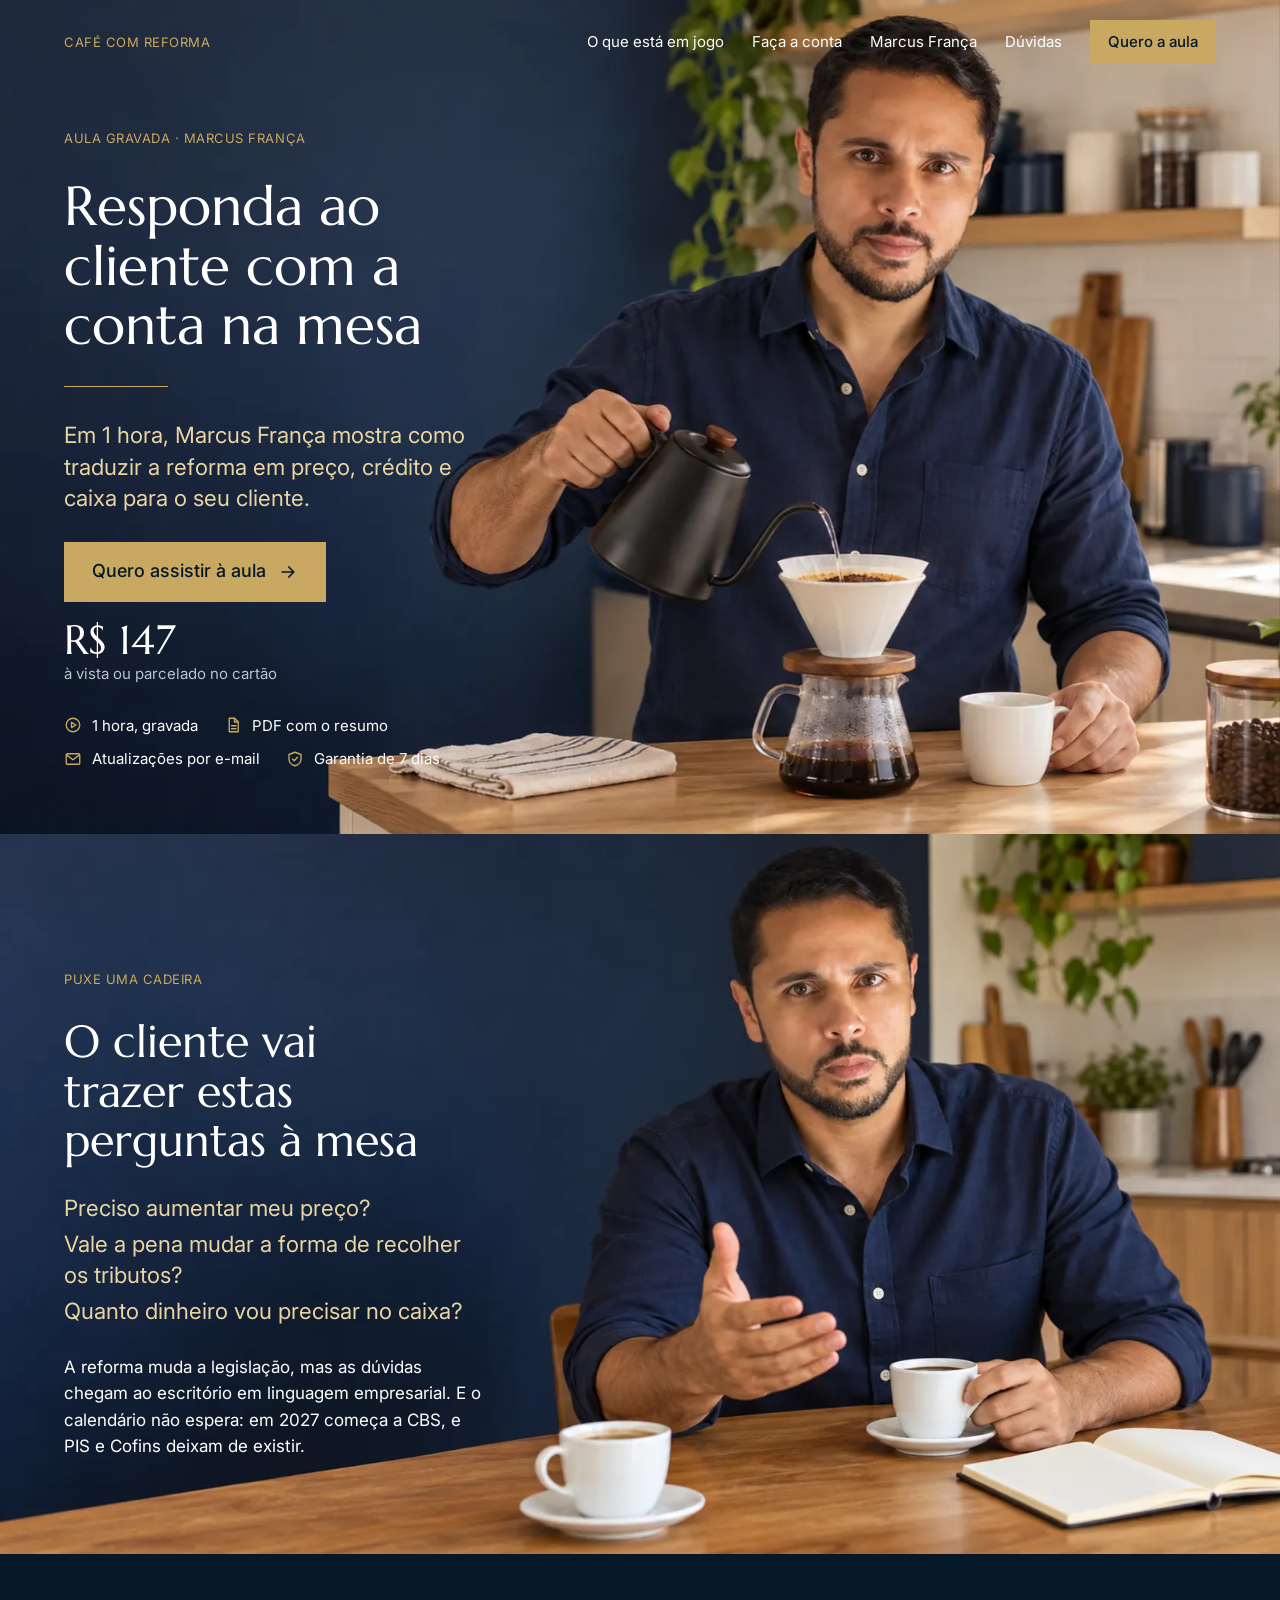
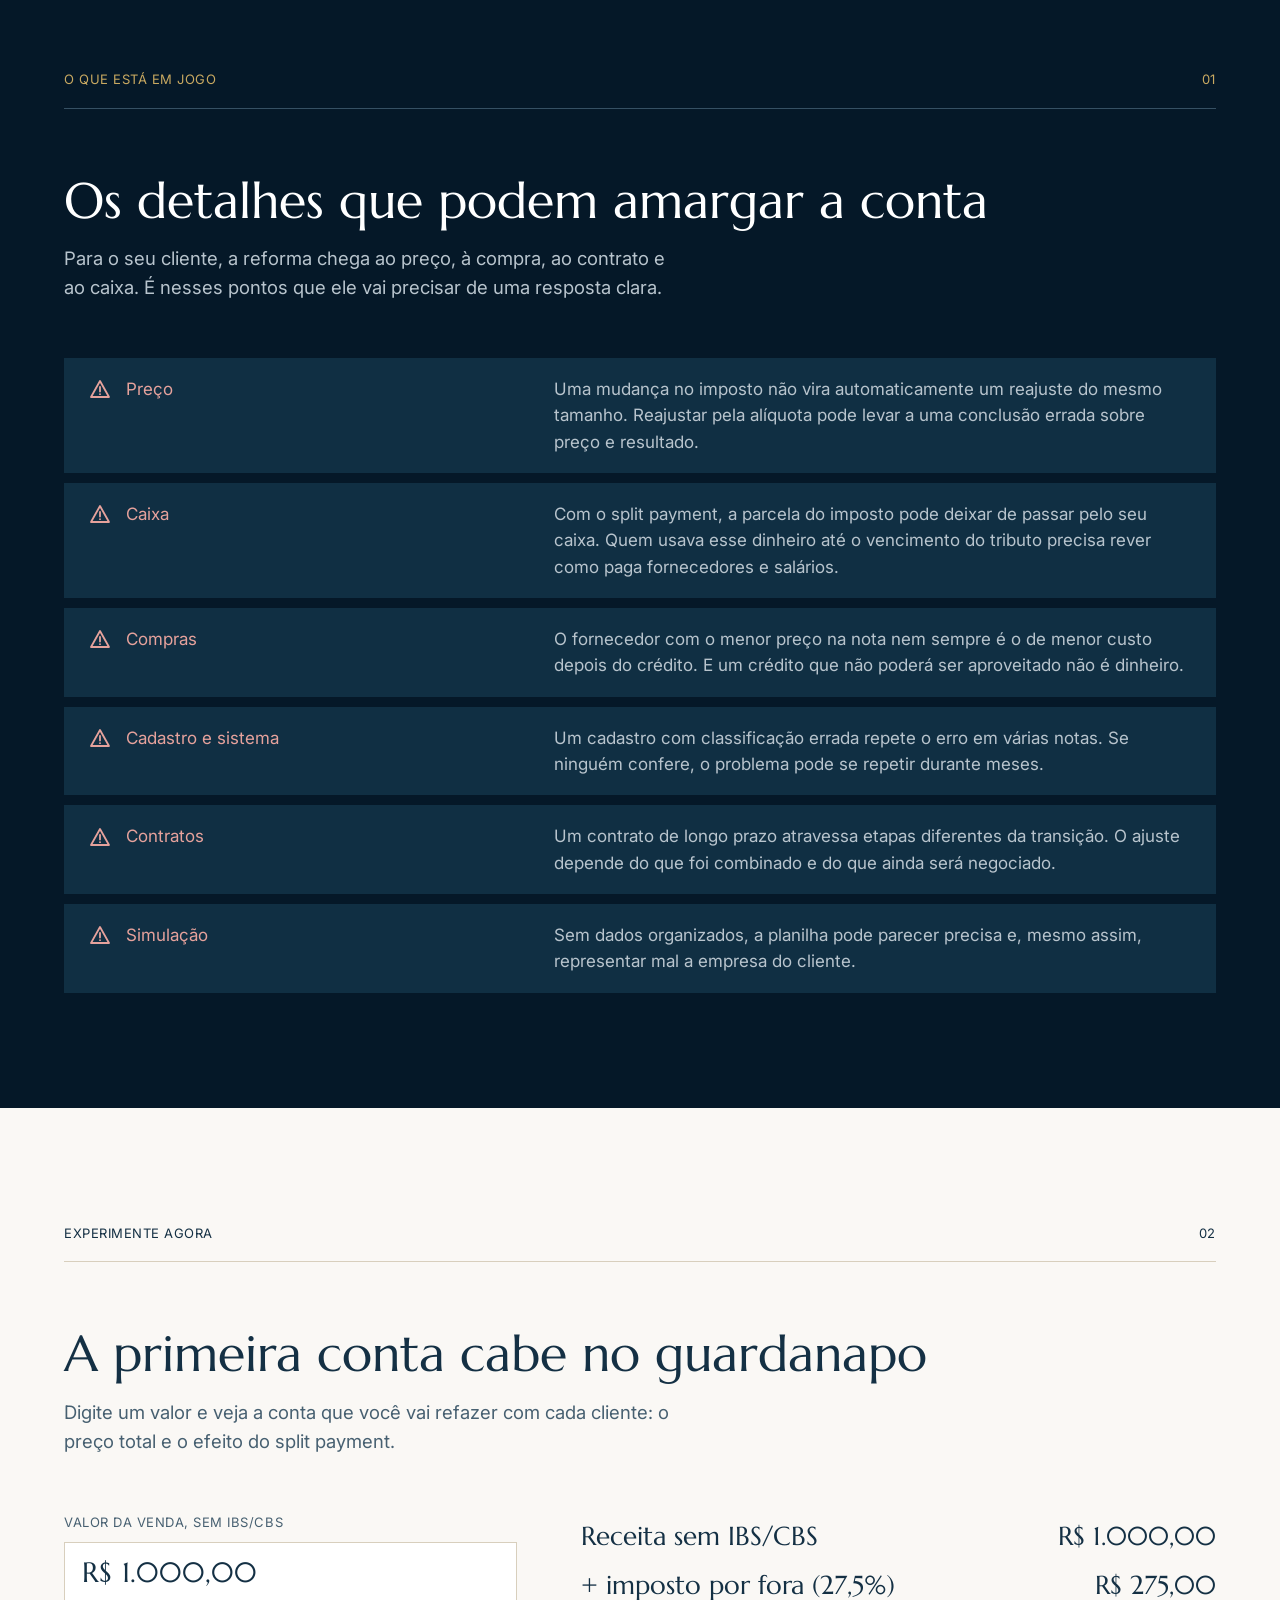
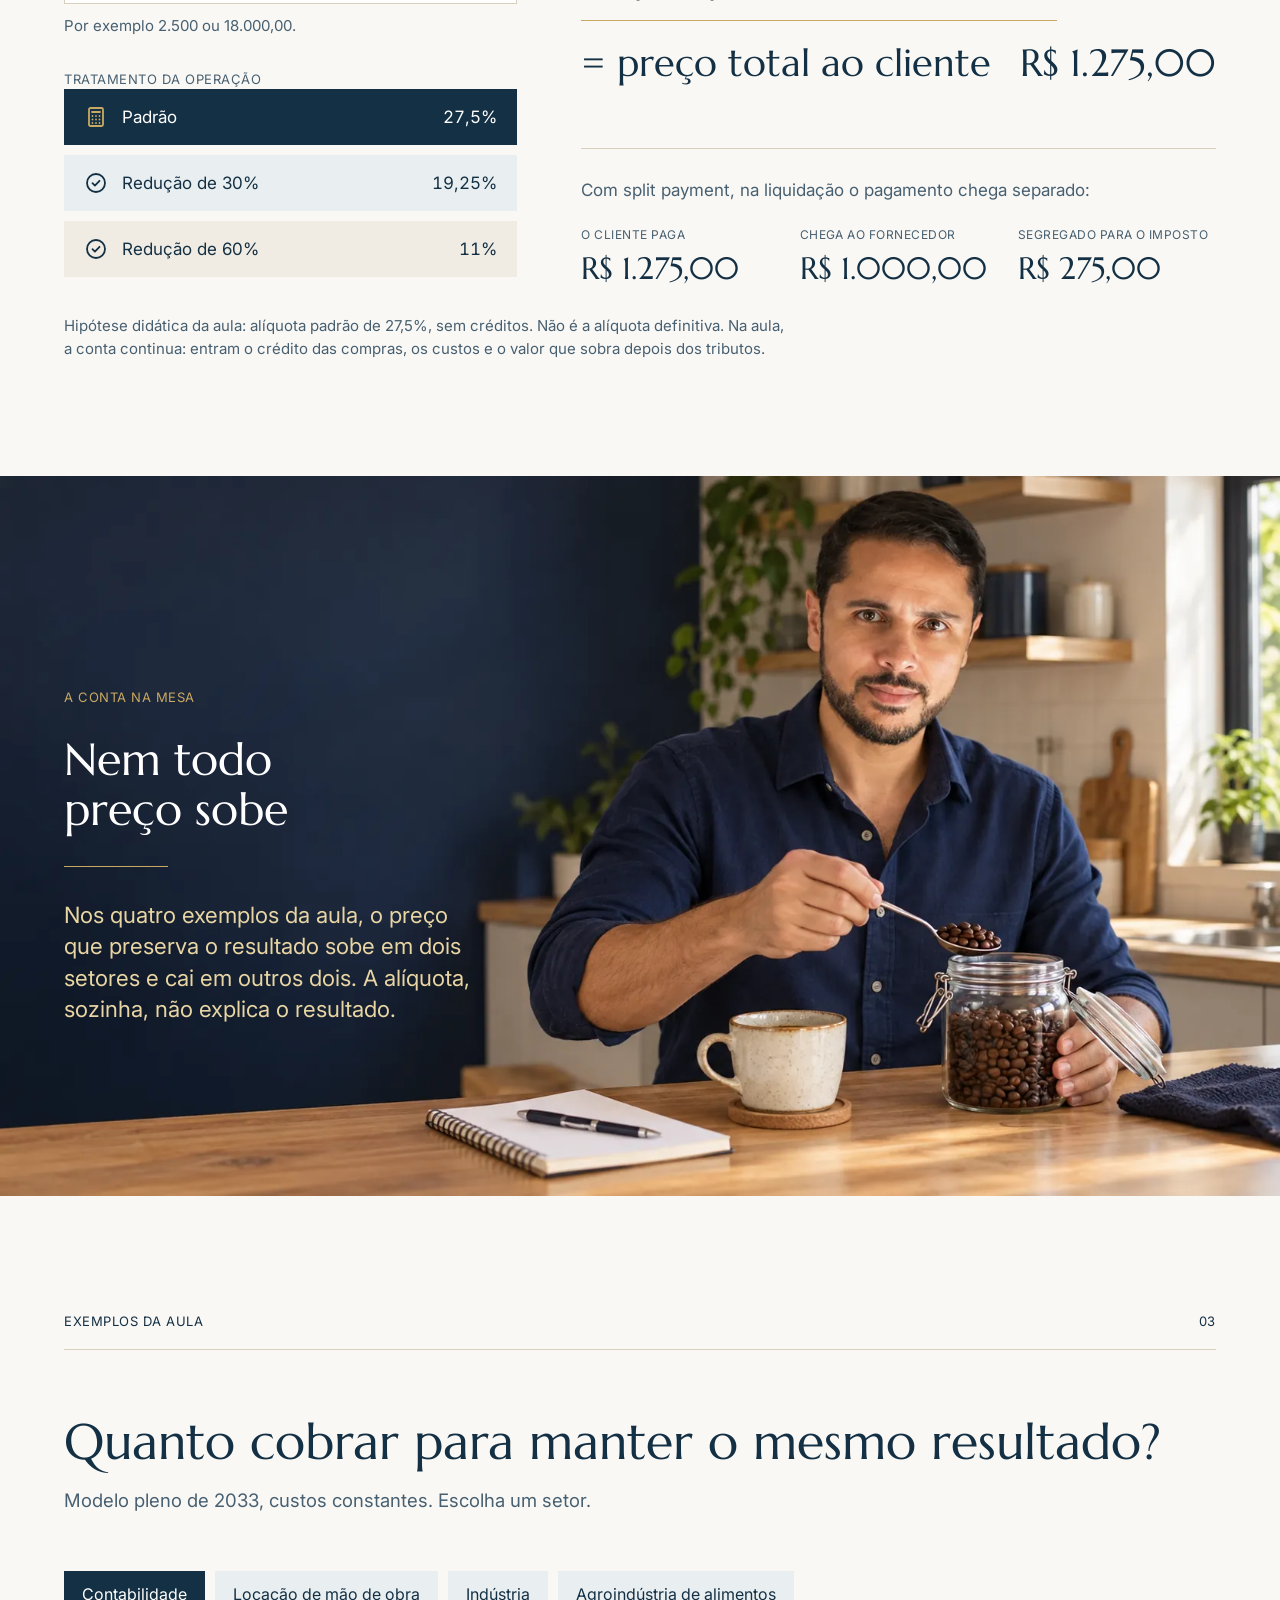
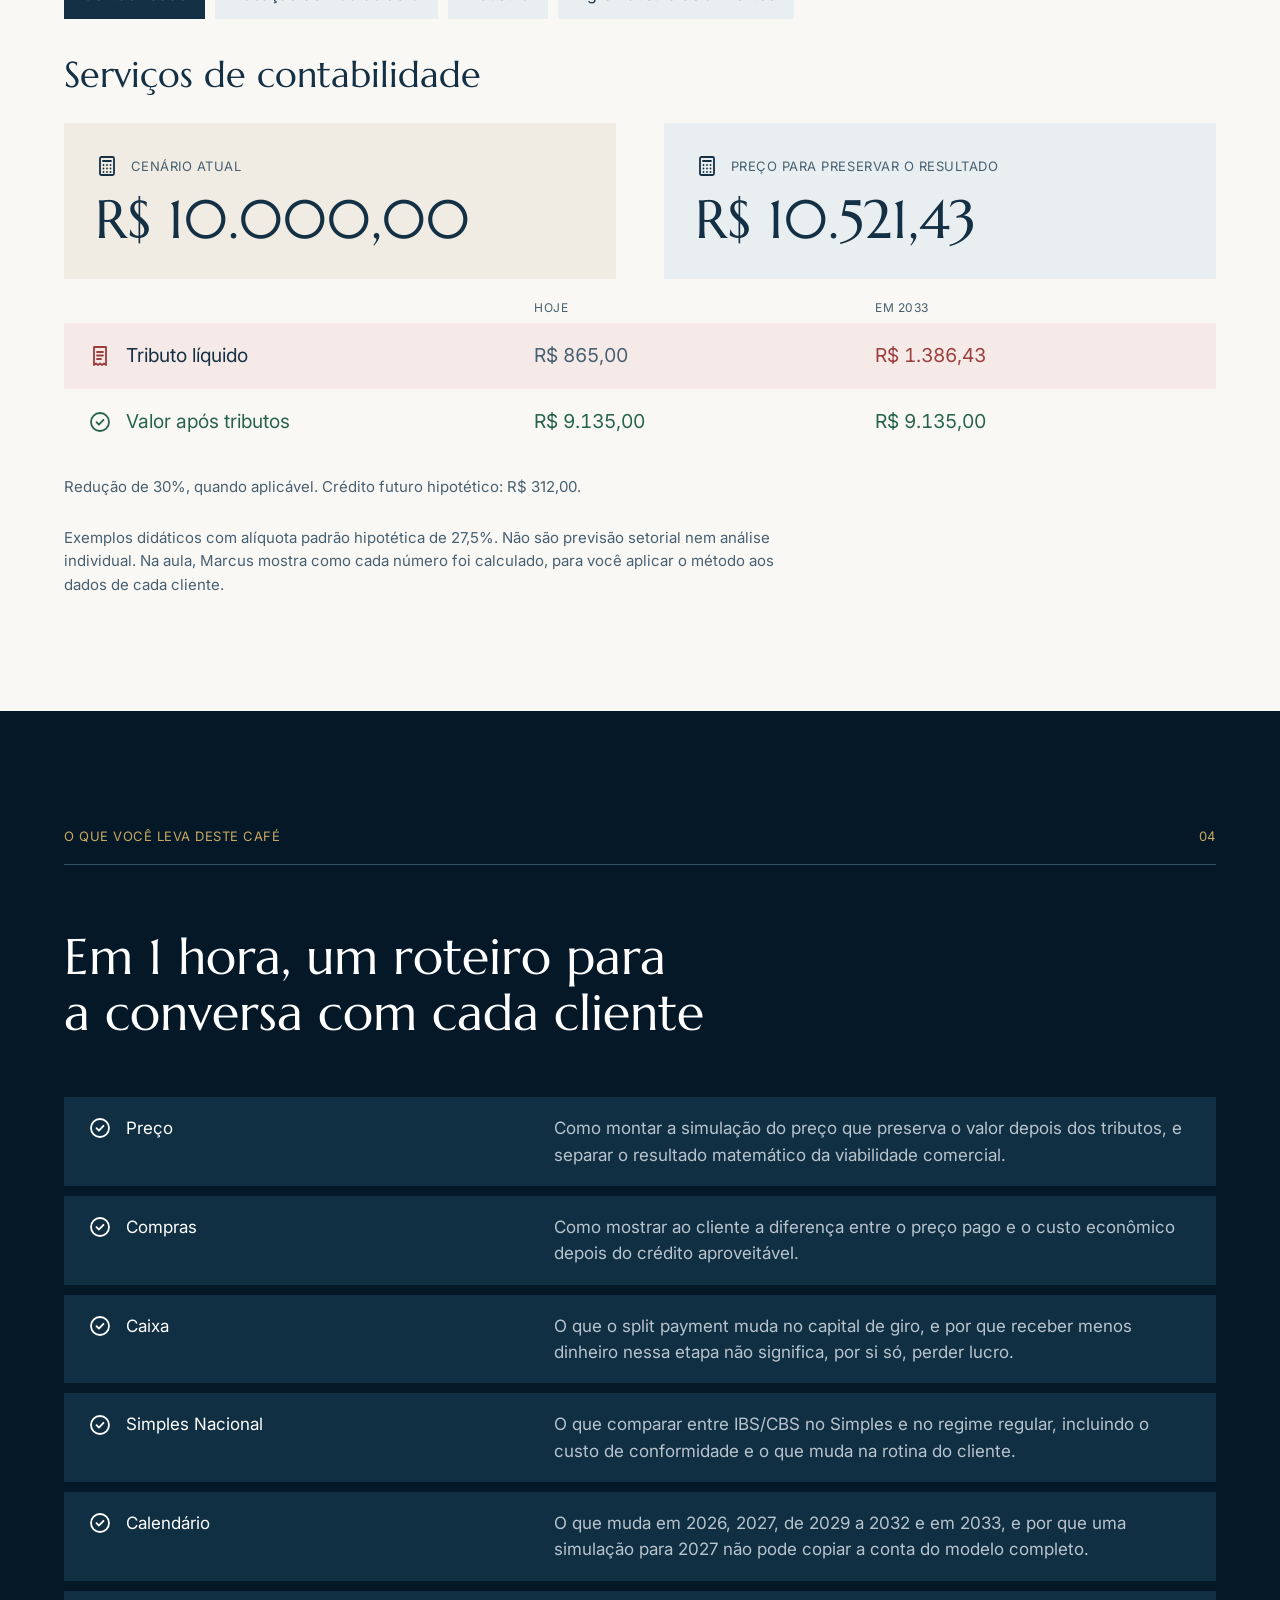
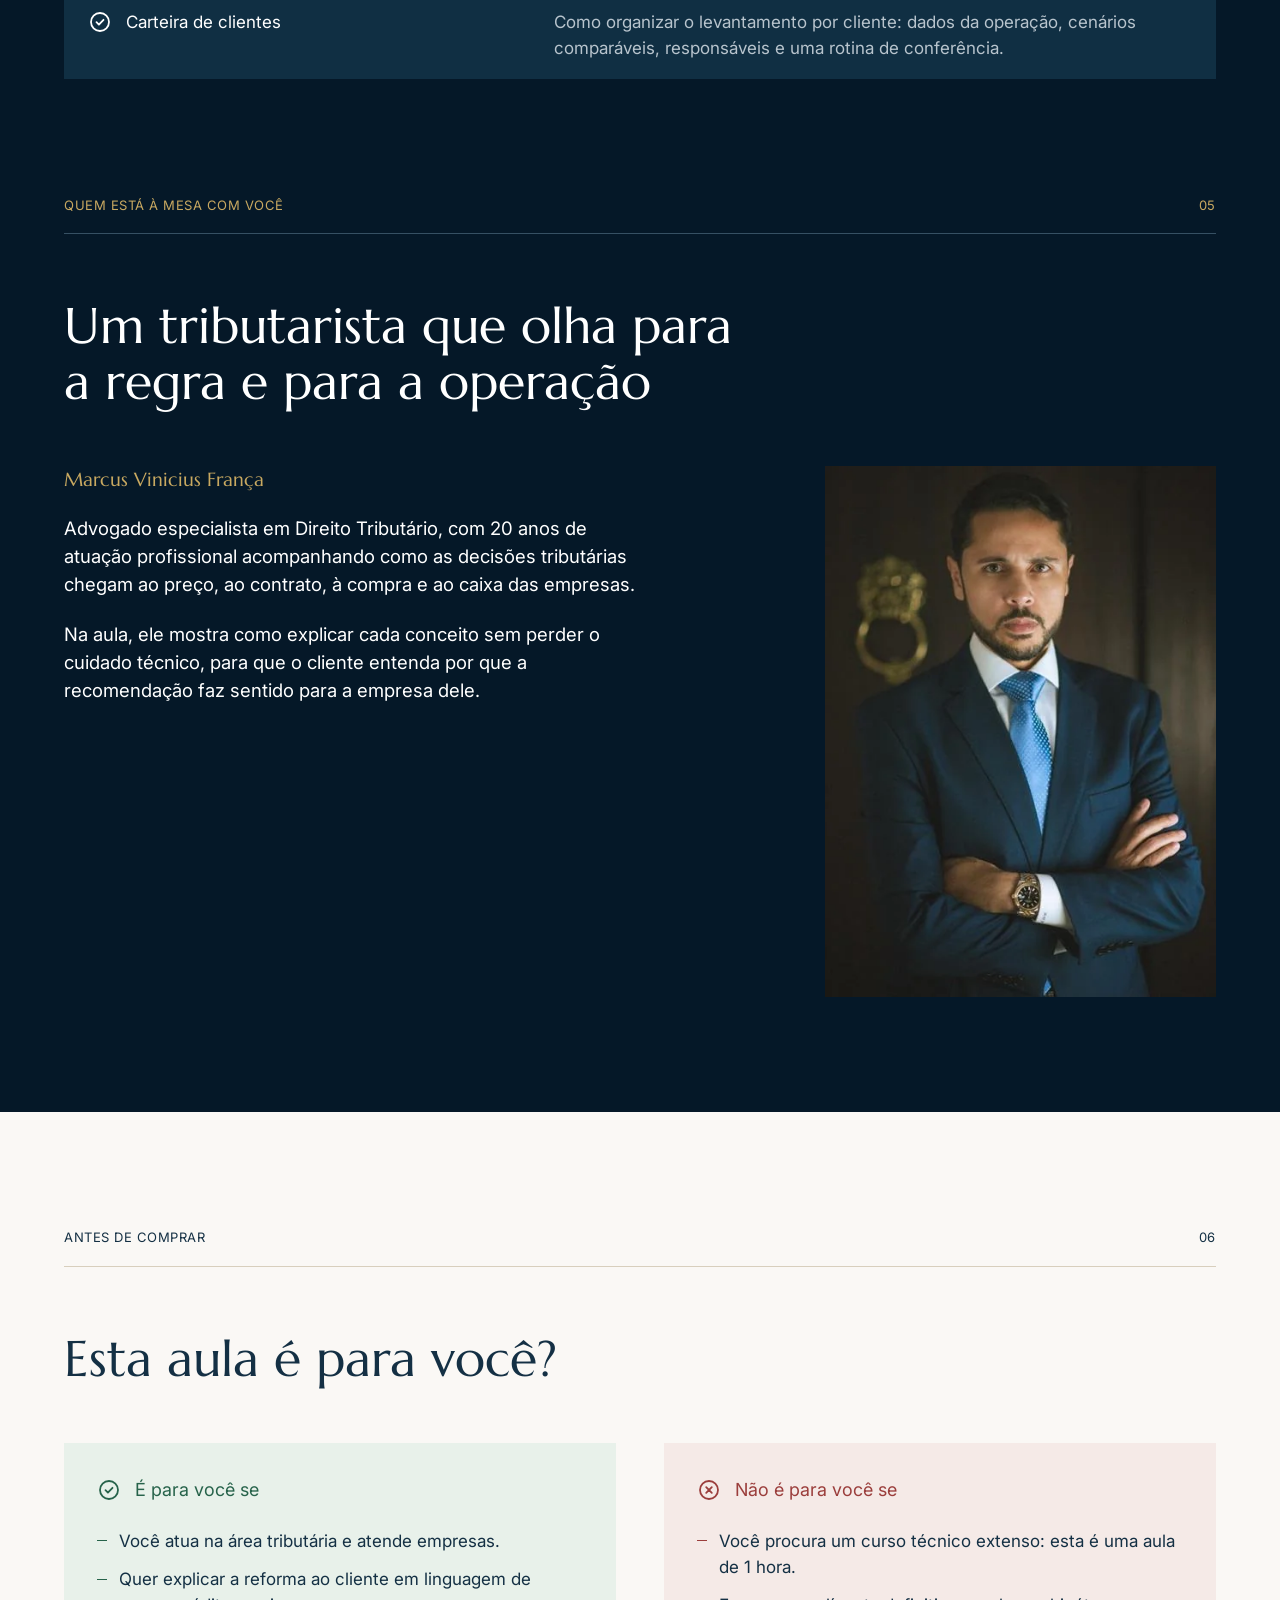
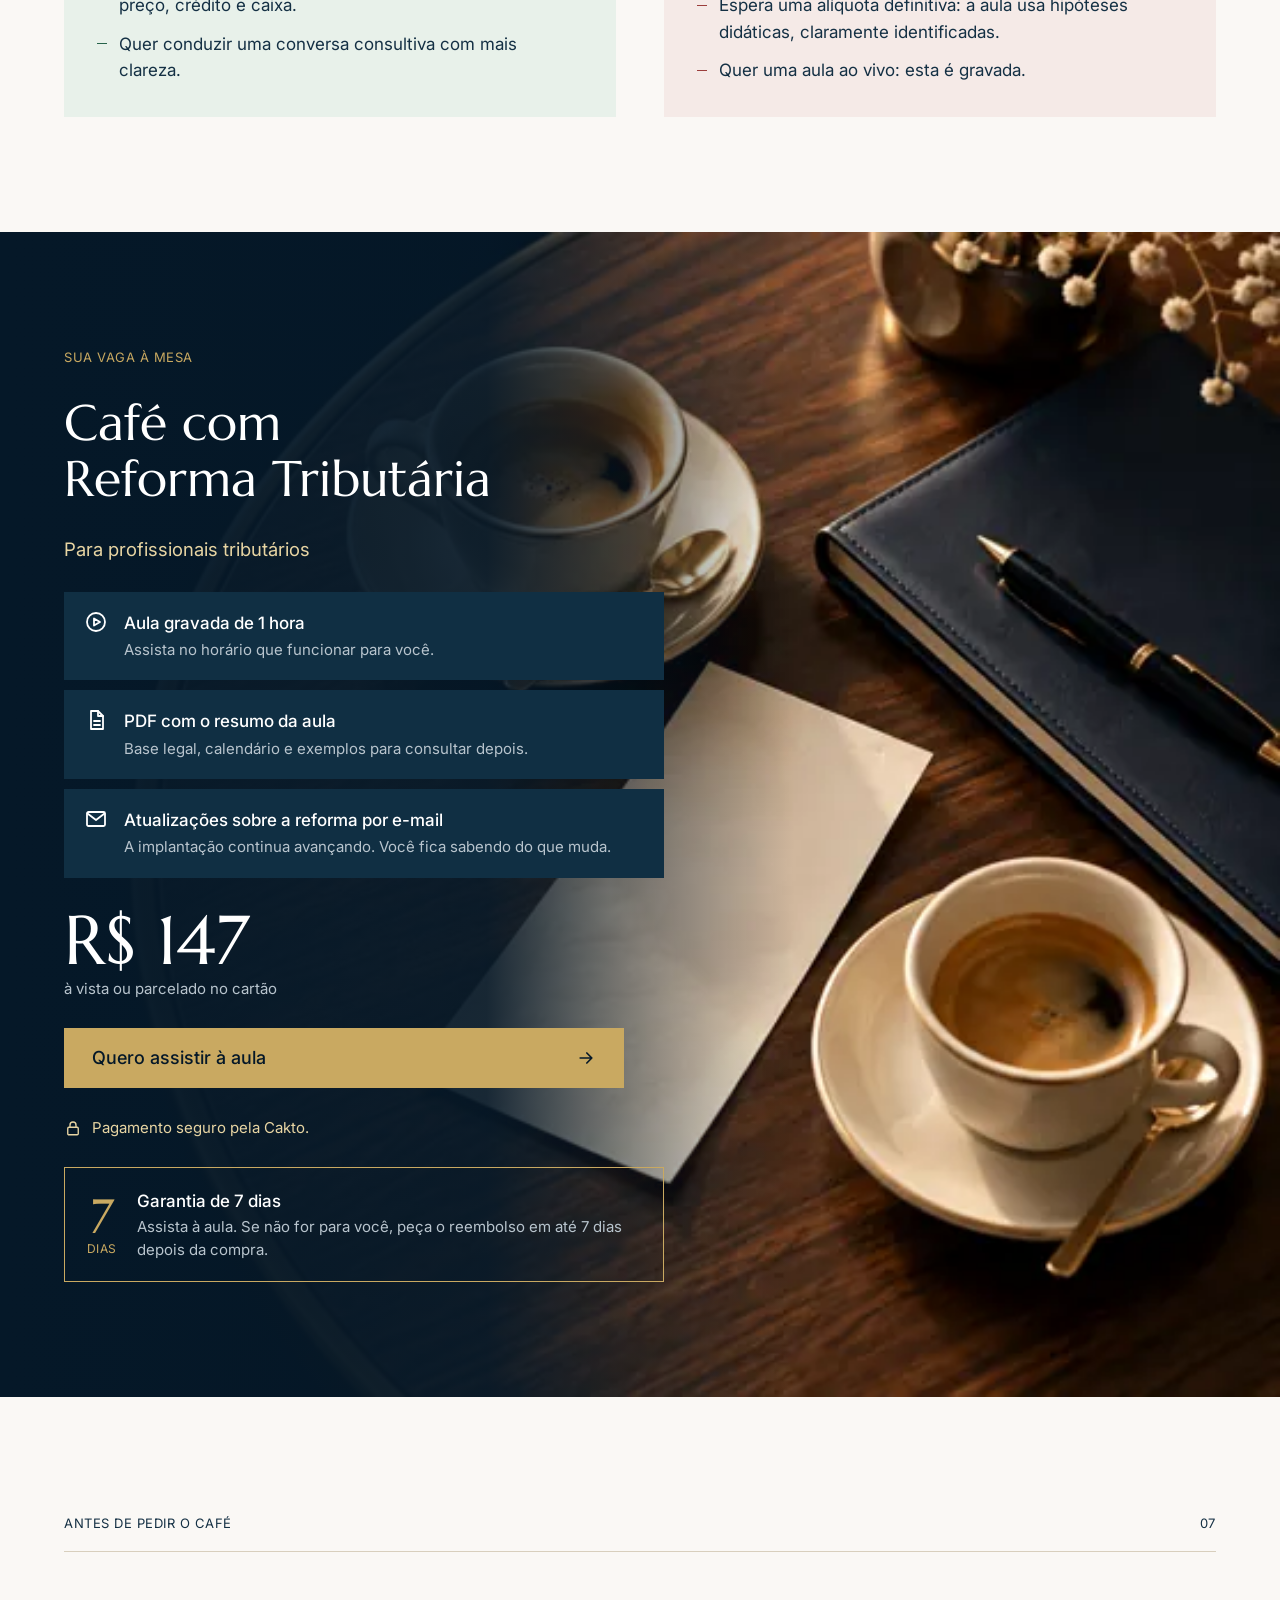
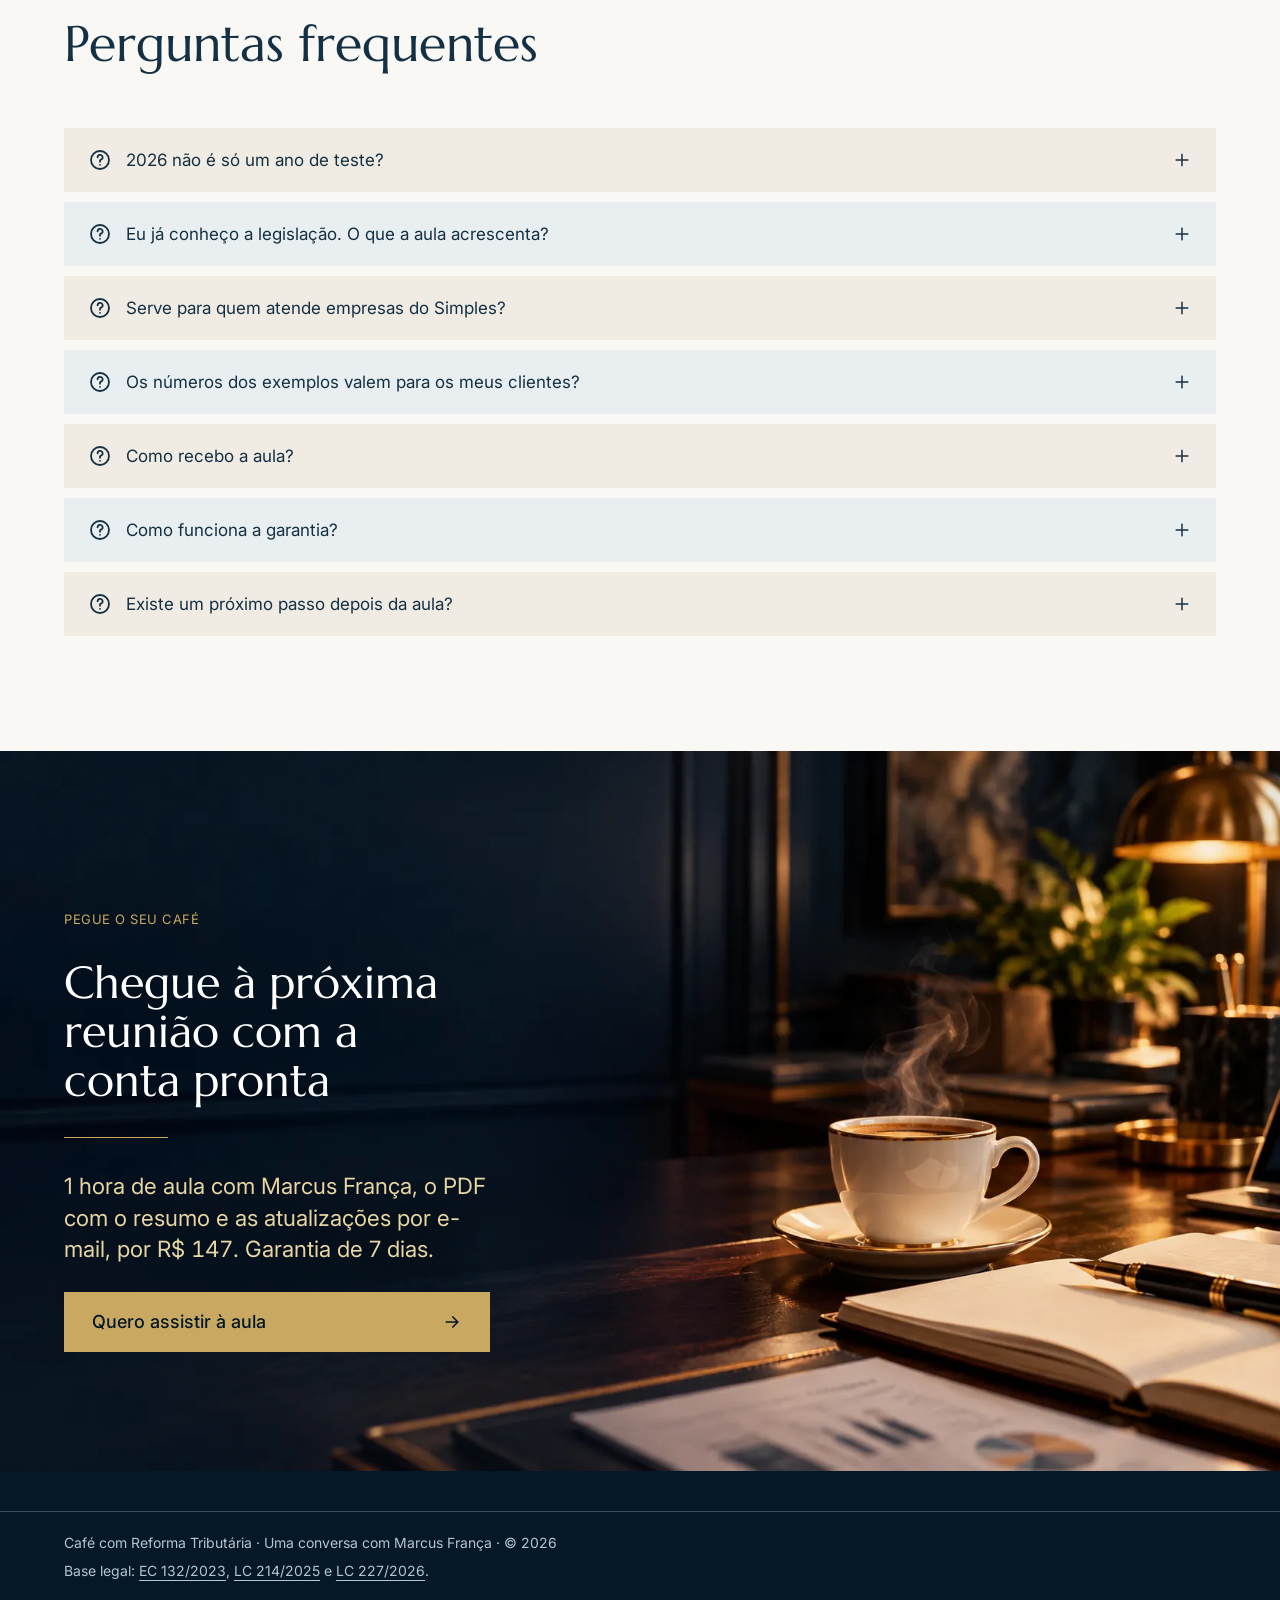
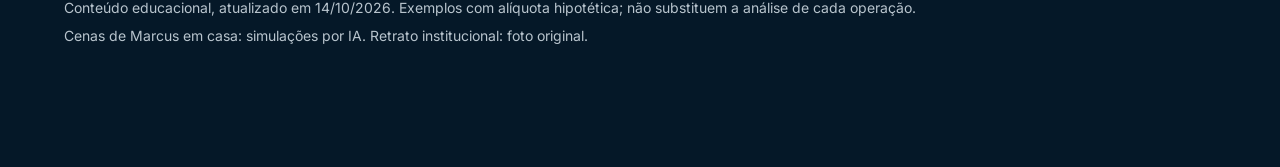
==== commit b905c989: "Reescreve as landing pages como páginas de venda A copy agora conduz para a compra: promessa na prim" ====
--- a/pages/cafe-reforma-tributaristas/index.html
+++ b/pages/cafe-reforma-tributaristas/index.html
@@ -3,16 +3,16 @@
   <head>
     <meta charset="utf-8" />
     <meta name="viewport" content="width=device-width, initial-scale=1" />
-    <title>Café com Reforma Tributária — aula gravada para tributaristas | Marcus França</title>
+    <title>Café com Reforma Tributária — responda ao cliente com a conta na mesa | Marcus França</title>
     <meta
       name="description"
-      content="Uma conversa sobre técnica, decisão e atuação consultiva. Aula gravada de 1 hora com Marcus França para profissionais tributários, PDF com resumo, atualizações por e-mail e garantia de 7 dias."
+      content="Aula gravada de 1 hora com Marcus França para profissionais tributários: como traduzir a Reforma Tributária em preço, crédito e caixa para o seu cliente. PDF com resumo, atualizações por e-mail e garantia de 7 dias."
     />
     <meta name="theme-color" content="#051828" />
     <meta property="og:type" content="website" />
     <meta property="og:locale" content="pt_BR" />
-    <meta property="og:title" content="Café com Reforma Tributária — para tributaristas" />
-    <meta property="og:description" content="O cliente vai trazer estas perguntas à mesa. Aula gravada de 1 hora com Marcus França." />
+    <meta property="og:title" content="Responda ao cliente com a conta na mesa — Café com Reforma Tributária" />
+    <meta property="og:description" content="Preciso aumentar meu preço? Vale mudar a forma de recolher? Quanto vou precisar no caixa? Aula gravada de 1 hora com Marcus França." />
     <meta property="og:image" content="img/og-cafe.jpg" />
 
     <link rel="preconnect" href="https://fonts.googleapis.com" />
@@ -43,9 +43,8 @@
       <symbol id="i-calc" viewBox="0 0 24 24"><rect x="5" y="3" width="14" height="18" rx="1.5" /><path d="M8 7h8M8.5 11h.01M12 11h.01M15.5 11h.01M8.5 14.5h.01M12 14.5h.01M15.5 14.5h.01M8.5 18h.01M12 18h.01M15.5 18h.01" /></symbol>
       <symbol id="i-recibo" viewBox="0 0 24 24"><path d="M6 3h12v18l-2-1.5L14 21l-2-1.5L10 21l-2-1.5L6 21z" /><path d="M9 8h6M9 11.5h6M9 15h4" /></symbol>
       <symbol id="i-ok" viewBox="0 0 24 24"><circle cx="12" cy="12" r="9" /><path d="M8.5 12.2l2.4 2.4 4.6-4.8" /></symbol>
+      <symbol id="i-x" viewBox="0 0 24 24"><circle cx="12" cy="12" r="9" /><path d="M9.2 9.2l5.6 5.6M14.8 9.2l-5.6 5.6" /></symbol>
       <symbol id="i-alerta" viewBox="0 0 24 24"><path d="M12 4l9 16H3z" /><path d="M12 10v4.5M12 17.2h.01" /></symbol>
-      <symbol id="i-lei" viewBox="0 0 24 24"><path d="M3 9.5L12 4l9 5.5M5 10v8M9.5 10v8M14.5 10v8M19 10v8M3.5 20.5h17" /></symbol>
-      <symbol id="i-engrenagem" viewBox="0 0 24 24"><circle cx="12" cy="12" r="3" /><path d="M12 2.8v2.4M12 18.8v2.4M21.2 12h-2.4M5.2 12H2.8M18.5 5.5l-1.7 1.7M7.2 16.8l-1.7 1.7M18.5 18.5l-1.7-1.7M7.2 7.2L5.5 5.5" /><circle cx="12" cy="12" r="6.2" /></symbol>
       <symbol id="i-doc" viewBox="0 0 24 24"><path d="M7 3h7l5 5v13H7z" /><path d="M14 3v5h5M10 13h6M10 17h6" /></symbol>
       <symbol id="i-play" viewBox="0 0 24 24"><circle cx="12" cy="12" r="9" /><path d="M10 8.5v7l6-3.5z" /></symbol>
       <symbol id="i-email" viewBox="0 0 24 24"><rect x="3" y="5" width="18" height="14" rx="1.5" /><path d="M3.5 6.5l8.5 6.5 8.5-6.5" /></symbol>
@@ -59,19 +58,19 @@
 
     <header class="topbar">
       <div class="wrap topbar__inner">
-        <a class="topbar__label" href="#topo">Marcus França</a>
+        <a class="topbar__label" href="#topo">Café com Reforma</a>
         <nav aria-label="Seções">
-          <a href="#assuntos">A aula</a>
-          <a href="#guardanapo">A conta</a>
-          <a href="#marcus">Quem conduz</a>
+          <a href="#em-jogo">O que está em jogo</a>
+          <a href="#guardanapo">Faça a conta</a>
+          <a href="#marcus">Marcus França</a>
           <a href="#duvidas">Dúvidas</a>
-          <a class="btn" href="#oferta">Comprar a aula</a>
+          <a class="btn" href="#oferta">Quero a aula</a>
         </nav>
       </div>
     </header>
 
     <main id="conteudo">
-      <!-- ============ CAPA (slide 1) ============ -->
+      <!-- ============ PRIMEIRA TELA ============ -->
       <section class="scene hero" id="topo" aria-labelledby="titulo">
         <figure class="scene__media">
           <img
@@ -85,9 +84,12 @@
           />
         </figure>
         <div class="scene__text">
-          <h1 id="titulo">Café com Reforma Tributária</h1>
+          <p class="scene__label">Aula gravada · Marcus França</p>
+          <h1 id="titulo">Responda ao cliente com a conta na mesa</h1>
           <hr class="gold-rule" />
-          <p class="scene__lead">Uma conversa sobre técnica, decisão e atuação consultiva</p>
+          <p class="scene__lead">
+            Em 1 hora, Marcus França mostra como traduzir a reforma em preço, crédito e caixa para o seu cliente.
+          </p>
           <div class="hero__offer">
             <a class="btn" href="#oferta" data-checkout="capa">
               Quero assistir à aula
@@ -99,7 +101,7 @@
             </div>
           </div>
           <ul class="hero__facts">
-            <li><svg class="ico" aria-hidden="true"><use href="#i-play" /></svg>Aula gravada de 1 hora</li>
+            <li><svg class="ico" aria-hidden="true"><use href="#i-play" /></svg>1 hora, gravada</li>
             <li><svg class="ico" aria-hidden="true"><use href="#i-doc" /></svg>PDF com o resumo</li>
             <li><svg class="ico" aria-hidden="true"><use href="#i-email" /></svg>Atualizações por e-mail</li>
             <li><svg class="ico" aria-hidden="true"><use href="#i-escudo" /></svg>Garantia de 7 dias</li>
@@ -107,8 +109,8 @@
         </div>
       </section>
 
-      <!-- ============ PUXE UMA CADEIRA (slide 2) ============ -->
-      <section class="scene" aria-labelledby="t-cadeira">
+      <!-- ============ AS PERGUNTAS DO EMPRESÁRIO ============ -->
+      <section class="scene" aria-labelledby="t-perguntas">
         <figure class="scene__media">
           <img
             src="img/cena-conversa-1672.webp"
@@ -122,165 +124,65 @@
         </figure>
         <div class="scene__text">
           <p class="scene__label reveal">Puxe uma cadeira</p>
-          <h2 class="reveal" id="t-cadeira">O cliente vai trazer estas perguntas à mesa</h2>
+          <h2 class="reveal" id="t-perguntas">O cliente vai trazer estas perguntas à mesa</h2>
           <ul class="questions-list reveal" style="--i: 1">
-            <li>Meu preço muda?</li>
-            <li>O crédito compensa?</li>
-            <li>Como eu preparo o caixa?</li>
+            <li>Preciso aumentar meu preço?</li>
+            <li>Vale a pena mudar a forma de recolher os tributos?</li>
+            <li>Quanto dinheiro vou precisar no caixa?</li>
           </ul>
           <p class="reveal" style="--i: 2">
-            A aula organiza a resposta para cada uma, com a lei em mãos e com contas que você consegue refazer com os números de cada cliente.
+            A reforma muda a legislação, mas as dúvidas chegam ao escritório em linguagem empresarial. E o calendário não espera:
+            em 2027 começa a CBS, e PIS e Cofins deixam de existir.
           </p>
         </div>
       </section>
 
-      <!-- ============ QUATRO ASSUNTOS (slide 4) ============ -->
-      <section class="section navy" id="assuntos" aria-labelledby="t-assuntos">
-        <div class="wrap">
-          <div class="slide-top"><span>Marcus França</span><span>01</span></div>
-          <h2 class="slide-title reveal" id="t-assuntos">O café de hoje tem quatro assuntos</h2>
-          <ol class="agenda slide-body">
-            <li class="reveal">
-              <span class="agenda__n">01</span>
-              <h3>O que muda</h3>
-              <div class="agenda__desc">
-                <p>Base legal, novos tributos e transição.</p>
-                <ul>
-                  <li>IBS no lugar de ICMS e ISS; CBS no lugar de PIS e Cofins.</li>
-                  <li>IPI reduzido a zero em 2027, com exceções ligadas à Zona Franca de Manaus.</li>
-                  <li>Imposto Seletivo e, antes do consumo, o que muda na renda (LC 224/2025 e Lei 15.270/2025).</li>
-                </ul>
-              </div>
+      <!-- ============ O QUE ESTÁ EM JOGO ============ -->
+      <section class="section navy" id="em-jogo" aria-labelledby="t-em-jogo">
+        <div class="wrap">
+          <div class="slide-top"><span>O que está em jogo</span><span>01</span></div>
+          <h2 class="slide-title reveal" id="t-em-jogo">Os detalhes que podem amargar a conta</h2>
+          <p class="slide-sub reveal" style="--i: 1">Para o seu cliente, a reforma chega ao preço, à compra, ao contrato e ao caixa. É nesses pontos que ele vai precisar de uma resposta clara.</p>
+          <ul class="rows slide-body">
+            <li class="row row--warn reveal">
+              <span class="row__label"><svg class="ico" aria-hidden="true"><use href="#i-alerta" /></svg>Preço</span>
+              <span class="row__desc">Uma mudança no imposto não vira automaticamente um reajuste do mesmo tamanho. Reajustar pela alíquota pode levar a uma conclusão errada sobre preço e resultado.</span>
             </li>
-            <li class="reveal">
-              <span class="agenda__n">02</span>
-              <h3>Onde pesa</h3>
-              <div class="agenda__desc">
-                <p>Crédito, capital de giro e contratos.</p>
-                <ul>
-                  <li>Débito e crédito na compra e na venda.</li>
-                  <li>Split payment: quem recebe cada parte do pagamento.</li>
-                  <li>Benefícios de ICMS que precisam entrar no plano.</li>
-                </ul>
-              </div>
+            <li class="row row--warn reveal" style="--i: 1">
+              <span class="row__label"><svg class="ico" aria-hidden="true"><use href="#i-alerta" /></svg>Caixa</span>
+              <span class="row__desc">Com o split payment, a parcela do imposto pode deixar de passar pelo seu caixa. Quem usava esse dinheiro até o vencimento do tributo precisa rever como paga fornecedores e salários.</span>
             </li>
-            <li class="reveal">
-              <span class="agenda__n">03</span>
-              <h3>Como decidir</h3>
-              <div class="agenda__desc">
-                <p>Preço e margem nos exemplos.</p>
-                <ul>
-                  <li>A conta do guardanapo: receita, imposto por fora e preço total.</li>
-                  <li>Quatro setores: contabilidade, mão de obra, indústria e agroindústria.</li>
-                  <li>Simples Nacional: IBS/CBS no Simples ou no regime regular.</li>
-                </ul>
-              </div>
+            <li class="row row--warn reveal" style="--i: 2">
+              <span class="row__label"><svg class="ico" aria-hidden="true"><use href="#i-alerta" /></svg>Compras</span>
+              <span class="row__desc">O fornecedor com o menor preço na nota nem sempre é o de menor custo depois do crédito. E um crédito que não poderá ser aproveitado não é dinheiro.</span>
             </li>
-            <li class="reveal">
-              <span class="agenda__n">04</span>
-              <h3>O próximo passo</h3>
-              <div class="agenda__desc">
-                <p>Preparação da empresa e atuação consultiva.</p>
-                <ul>
-                  <li>Cadastro, classificação fiscal e ERP: o que revisar em cada cliente para 2026 e 2027.</li>
-                  <li>Apuração assistida: documento, recebimento e pagamento precisam fechar.</li>
-                  <li>Conhecer cada cliente: dados, contratos, custos e benefícios.</li>
-                </ul>
-              </div>
+            <li class="row row--warn reveal" style="--i: 3">
+              <span class="row__label"><svg class="ico" aria-hidden="true"><use href="#i-alerta" /></svg>Cadastro e sistema</span>
+              <span class="row__desc">Um cadastro com classificação errada repete o erro em várias notas. Se ninguém confere, o problema pode se repetir durante meses.</span>
             </li>
-          </ol>
-        </div>
-      </section>
-
-      <!-- ============ TRANSIÇÃO (slide 7) ============ -->
-      <section class="section ivory" aria-labelledby="t-transicao">
-        <div class="wrap">
-          <div class="slide-top"><span>Marcus França</span><span>02</span></div>
-          <h2 class="slide-title reveal" id="t-transicao">A transição não acontece de uma vez</h2>
-          <ol class="rows slide-body" aria-label="Calendário da transição">
-            <li class="row reveal"><span class="row__label"><svg class="ico" aria-hidden="true"><use href="#i-agenda" /></svg>2026</span><span class="row__desc">Testes de IBS/CBS e adaptação operacional.</span></li>
-            <li class="row reveal" style="--i: 1"><span class="row__label"><svg class="ico" aria-hidden="true"><use href="#i-agenda" /></svg>2027–2028</span><span class="row__desc">CBS, fim de PIS/Cofins e início do Imposto Seletivo.</span></li>
-            <li class="row reveal" style="--i: 2"><span class="row__label"><svg class="ico" aria-hidden="true"><use href="#i-agenda" /></svg>2029–2032</span><span class="row__desc">IBS cresce. ICMS e ISS diminuem.</span></li>
-            <li class="row reveal" style="--i: 3"><span class="row__label"><svg class="ico" aria-hidden="true"><use href="#i-agenda" /></svg>2033</span><span class="row__desc">Modelo pleno de IBS e fim de ICMS/ISS.</span></li>
-          </ol>
-          <p class="slide-note">EC 132/2023 · LC 214/2025</p>
-        </div>
-      </section>
-
-      <!-- ============ 2026 (slide 8) ============ -->
-      <section class="section navy" aria-labelledby="t-2026">
-        <div class="wrap">
-          <div class="slide-top"><span>Marcus França</span><span>03</span></div>
-          <h2 class="slide-title reveal" id="t-2026">2026: teste também exige preparo</h2>
-          <div class="cards slide-body">
-            <div class="card reveal">
-              <p class="card__head"><svg class="ico" aria-hidden="true"><use href="#i-agenda" /></svg>Na emissão</p>
-              <p>CBS de teste: 0,9%. IBS de teste: 0,1%.</p>
-              <p>Calendário e exigências variam por documento e regime.</p>
-            </div>
-            <div class="card reveal" style="--i: 1">
-              <p class="card__head"><svg class="ico" aria-hidden="true"><use href="#i-engrenagem" /></svg>Na rotina</p>
-              <p>Cadastro, classificação fiscal e ERP precisam funcionar juntos.</p>
-              <p>A dispensa de recolhimento depende das condições e obrigações aplicáveis.</p>
-            </div>
-          </div>
-          <p class="slide-note">O primeiro trabalho é operacional. A empresa precisa saber emitir e conferir.</p>
-        </div>
-      </section>
-
-      <!-- ============ O CRÉDITO MUDA O CUSTO (slide 14) ============ -->
-      <section class="scene" aria-labelledby="t-credito">
-        <figure class="scene__media">
-          <img
-            src="img/cena-coado-2-1672.webp"
-            srcset="img/cena-coado-2-900.webp 900w, img/cena-coado-2-1672.webp 1672w"
-            sizes="100vw"
-            width="1672"
-            height="941"
-            alt="Marcus França coando café em uma jarra de vidro"
-            loading="lazy"
-          />
-        </figure>
-        <div class="scene__text">
-          <p class="scene__label reveal">O que entra na sua operação</p>
-          <h2 class="reveal" id="t-credito">O crédito muda o custo da sua compra</h2>
-          <hr class="gold-rule reveal" />
-          <p class="scene__lead reveal" style="--i: 1">O preço da nota é só o começo da conta.</p>
-        </div>
-      </section>
-
-      <!-- ============ DÉBITO E CRÉDITO (slide 15) ============ -->
-      <section class="section ivory" aria-labelledby="t-debito">
-        <div class="wrap">
-          <div class="slide-top"><span>Marcus França</span><span>04</span></div>
-          <h2 class="slide-title reveal" id="t-debito">Vamos separar débito de crédito</h2>
-          <div class="cards slide-body">
-            <div class="card card--red reveal">
-              <p class="card__head"><svg class="ico" aria-hidden="true"><use href="#i-alerta" /></svg>Na venda</p>
-              <p>A operação pode gerar débito de IBS/CBS.</p>
-              <p>O enquadramento define o tratamento do fornecimento.</p>
-            </div>
-            <div class="card card--green reveal" style="--i: 1">
-              <p class="card__head"><svg class="ico" aria-hidden="true"><use href="#i-ok" /></svg>Na compra</p>
-              <p>A aquisição pode gerar crédito, conforme os requisitos legais.</p>
-              <p>Documento correto e condições de apropriação precisam caminhar juntos.</p>
-            </div>
-          </div>
-          <p class="slide-note">Crédito elegível e prazo de aproveitamento influenciam o resultado.</p>
-        </div>
-      </section>
-
-      <!-- ============ GUARDANAPO (slides 21 e 27) ============ -->
-      <section class="section ivory" id="guardanapo" aria-labelledby="t-guardanapo" style="padding-top: 0">
-        <div class="wrap">
-          <div class="slide-top"><span>Marcus França</span><span>05</span></div>
-          <h2 class="slide-title reveal" id="t-guardanapo">Uma conta que cabe no guardanapo</h2>
-          <p class="slide-sub reveal" style="--i: 1">Digite um valor e escolha o tratamento. É a conta que você vai refazer com cada cliente.</p>
+            <li class="row row--warn reveal" style="--i: 4">
+              <span class="row__label"><svg class="ico" aria-hidden="true"><use href="#i-alerta" /></svg>Contratos</span>
+              <span class="row__desc">Um contrato de longo prazo atravessa etapas diferentes da transição. O ajuste depende do que foi combinado e do que ainda será negociado.</span>
+            </li>
+            <li class="row row--warn reveal" style="--i: 5">
+              <span class="row__label"><svg class="ico" aria-hidden="true"><use href="#i-alerta" /></svg>Simulação</span>
+              <span class="row__desc">Sem dados organizados, a planilha pode parecer precisa e, mesmo assim, representar mal a empresa do cliente.</span>
+            </li>
+          </ul>
+        </div>
+      </section>
+
+      <!-- ============ FAÇA A CONTA ============ -->
+      <section class="section ivory" id="guardanapo" aria-labelledby="t-guardanapo">
+        <div class="wrap">
+          <div class="slide-top"><span>Experimente agora</span><span>02</span></div>
+          <h2 class="slide-title reveal" id="t-guardanapo">A primeira conta cabe no guardanapo</h2>
+          <p class="slide-sub reveal" style="--i: 1">Digite um valor e veja a conta que você vai refazer com cada cliente: o preço total e o efeito do split payment.</p>
 
           <div class="napkin slide-body">
             <form id="conta" novalidate>
               <div class="field">
-                <label for="valor">Receita sem IBS/CBS</label>
+                <label for="valor">Valor da venda, sem IBS/CBS</label>
                 <div class="money">
                   <span aria-hidden="true">R$</span>
                   <input id="valor" name="valor" type="text" inputmode="decimal" autocomplete="off" value="1.000,00" aria-describedby="valor-dica" />
@@ -318,21 +220,21 @@
                 <p class="split__intro">Com split payment, na liquidação o pagamento chega separado:</p>
                 <dl class="split__cols">
                   <div><dt>O cliente paga</dt><dd id="r-cliente">R$ 1.275,00</dd></div>
-                  <div><dt>O fornecedor recebe</dt><dd id="r-fornecedor">R$ 1.000,00</dd></div>
-                  <div><dt>Tributos no exemplo</dt><dd id="r-tributo">R$ 275,00</dd></div>
+                  <div><dt>Chega ao fornecedor</dt><dd id="r-fornecedor">R$ 1.000,00</dd></div>
+                  <div><dt>Segregado para o imposto</dt><dd id="r-tributo">R$ 275,00</dd></div>
                 </dl>
               </div>
             </div>
           </div>
 
           <p class="slide-note">
-            Hipótese didática: alíquota padrão de 27,5%, sem créditos ou recolhimentos anteriores. Não é uma alíquota definitiva.
-            A retenção efetiva pode variar. A margem também depende dos custos e dos créditos que a operação pode aproveitar.
+            Hipótese didática da aula: alíquota padrão de 27,5%, sem créditos. Não é a alíquota definitiva. Na aula, a conta continua:
+            entram o crédito das compras, os custos e o valor que sobra depois dos tributos.
           </p>
         </div>
       </section>
 
-      <!-- ============ A CONTA NA MESA (slide 26) ============ -->
+      <!-- ============ NEM TODO PREÇO SOBE ============ -->
       <section class="scene" aria-labelledby="t-conta-mesa">
         <figure class="scene__media">
           <img
@@ -347,18 +249,20 @@
         </figure>
         <div class="scene__text">
           <p class="scene__label reveal">A conta na mesa</p>
-          <h2 class="reveal" id="t-conta-mesa">Vamos fazer a conta antes de mudar o preço</h2>
+          <h2 class="reveal" id="t-conta-mesa">Nem todo preço sobe</h2>
           <hr class="gold-rule reveal" />
-          <p class="scene__lead reveal" style="--i: 1">Preço total, imposto e margem são partes diferentes da conversa.</p>
-        </div>
-      </section>
-
-      <!-- ============ CASOS (slides 29 a 32) ============ -->
+          <p class="scene__lead reveal" style="--i: 1">
+            Nos quatro exemplos da aula, o preço que preserva o resultado sobe em dois setores e cai em outros dois. A alíquota,
+            sozinha, não explica o resultado.
+          </p>
+        </div>
+      </section>
+
       <section class="section ivory" aria-labelledby="t-casos">
         <div class="wrap">
-          <div class="slide-top"><span>Marcus França</span><span>06</span></div>
-          <h2 class="slide-title reveal" id="t-casos">O imposto muda. O resultado precisa de um plano.</h2>
-          <p class="slide-sub reveal" style="--i: 1">Quatro exemplos da aula, no modelo pleno de 2033, mantendo o valor após tributos com custos constantes.</p>
+          <div class="slide-top"><span>Exemplos da aula</span><span>03</span></div>
+          <h2 class="slide-title reveal" id="t-casos">Quanto cobrar para manter o mesmo resultado?</h2>
+          <p class="slide-sub reveal" style="--i: 1">Modelo pleno de 2033, custos constantes. Escolha um setor.</p>
 
           <div class="slide-body">
             <div class="tabs" role="tablist" aria-label="Setores" hidden>
@@ -377,7 +281,6 @@
               <div class="case__head" aria-hidden="true"><span></span><span>Hoje</span><span>Em 2033</span></div>
               <p class="case__row case__row--red"><span><svg class="ico" aria-hidden="true"><use href="#i-recibo" /></svg>Tributo líquido</span><span>R$ 865,00</span><span>R$ 1.386,43</span></p>
               <p class="case__row case__row--ok"><span><svg class="ico" aria-hidden="true"><use href="#i-ok" /></svg>Valor após tributos</span><span>R$ 9.135,00</span><span>R$ 9.135,00</span></p>
-              <p class="case__ok-note">Resultado preservado no exemplo, com custos constantes.</p>
               <p class="case__note">Redução de 30%, quando aplicável. Crédito futuro hipotético: R$ 312,00.</p>
             </article>
 
@@ -390,8 +293,7 @@
               <div class="case__head" aria-hidden="true"><span></span><span>Hoje</span><span>Em 2033</span></div>
               <p class="case__row case__row--red"><span><svg class="ico" aria-hidden="true"><use href="#i-recibo" /></svg>Tributo líquido</span><span>R$ 1.333,00</span><span>R$ 2.160,30</span></p>
               <p class="case__row case__row--ok"><span><svg class="ico" aria-hidden="true"><use href="#i-ok" /></svg>Valor após tributos</span><span>R$ 8.667,00</span><span>R$ 8.667,00</span></p>
-              <p class="case__ok-note">Resultado preservado no exemplo, com custos constantes.</p>
-              <p class="case__note">Operação com alíquota padrão hipotética. Crédito futuro hipotético: R$ 175,00.</p>
+              <p class="case__note">Alíquota padrão hipotética. Crédito futuro hipotético: R$ 175,00. O reajuste ainda depende do contrato e da negociação.</p>
             </article>
 
             <article class="case" id="caso-industria" aria-labelledby="aba-industria">
@@ -403,8 +305,7 @@
               <div class="case__head" aria-hidden="true"><span></span><span>Hoje</span><span>Em 2033</span></div>
               <p class="case__row case__row--fall"><span><svg class="ico" aria-hidden="true"><use href="#i-recibo" /></svg>Tributo líquido</span><span>R$ 1.355,00</span><span>R$ 1.132,78</span></p>
               <p class="case__row case__row--ok"><span><svg class="ico" aria-hidden="true"><use href="#i-ok" /></svg>Valor após tributos</span><span>R$ 9.145,00</span><span>R$ 9.145,00</span></p>
-              <p class="case__ok-note">Resultado preservado no exemplo, com custos constantes.</p>
-              <p class="case__note">Exemplo com tributos atuais e créditos informados. Crédito futuro hipotético: R$ 1.084,00.</p>
+              <p class="case__note">Crédito futuro hipotético: R$ 1.084,00. O mesmo resultado com um preço total menor, por causa do crédito. Não vale automaticamente para toda indústria.</p>
             </article>
 
             <article class="case" id="caso-agro" aria-labelledby="aba-agro">
@@ -416,30 +317,79 @@
               <div class="case__head" aria-hidden="true"><span></span><span>Hoje</span><span>Em 2033</span></div>
               <p class="case__row case__row--fall"><span><svg class="ico" aria-hidden="true"><use href="#i-recibo" /></svg>Tributo líquido</span><span>R$ 1.217,00</span><span>R$ 338,98</span></p>
               <p class="case__row case__row--ok"><span><svg class="ico" aria-hidden="true"><use href="#i-ok" /></svg>Valor após tributos</span><span>R$ 8.783,00</span><span>R$ 8.783,00</span></p>
-              <p class="case__ok-note">Resultado preservado no exemplo, com custos constantes.</p>
               <p class="case__note">Produto hipotético com redução de 60%. Crédito futuro hipotético: R$ 565,00.</p>
             </article>
           </div>
 
-          <p class="slide-note">Exemplos didáticos com alíquota padrão hipotética de 27,5%. Os resultados não constituem previsão setorial nem análise individual.</p>
-        </div>
-      </section>
-
-      <!-- ============ DETALHES QUE AMARGAM (slide 25) ============ -->
-      <section class="section navy" aria-labelledby="t-detalhes">
-        <div class="wrap">
-          <div class="slide-top"><span>Marcus França</span><span>07</span></div>
-          <h2 class="slide-title reveal" id="t-detalhes">Os detalhes que podem amargar a conta</h2>
+          <p class="slide-note">Exemplos didáticos com alíquota padrão hipotética de 27,5%. Não são previsão setorial nem análise individual. Na aula, Marcus mostra como cada número foi calculado, para você aplicar o método aos dados de cada cliente.</p>
+        </div>
+      </section>
+
+      <!-- ============ O QUE VOCÊ LEVA ============ -->
+      <section class="section navy" aria-labelledby="t-leva">
+        <div class="wrap">
+          <div class="slide-top"><span>O que você leva deste café</span><span>04</span></div>
+          <h2 class="slide-title reveal" id="t-leva">Em 1 hora, um roteiro para a conversa com cada cliente</h2>
           <ul class="rows slide-body">
-            <li class="row row--warn reveal"><span class="row__label"><svg class="ico" aria-hidden="true"><use href="#i-alerta" /></svg>Cadastro</span><span class="row__desc">Classificação fiscal inconsistente.</span></li>
-            <li class="row row--warn reveal" style="--i: 1"><span class="row__label"><svg class="ico" aria-hidden="true"><use href="#i-alerta" /></svg>Sistema</span><span class="row__desc">ERP sem parametrização para a operação.</span></li>
-            <li class="row row--warn reveal" style="--i: 2"><span class="row__label"><svg class="ico" aria-hidden="true"><use href="#i-alerta" /></svg>Conciliação</span><span class="row__desc">Documento, pagamento e crédito divergentes.</span></li>
-            <li class="row row--warn reveal" style="--i: 3"><span class="row__label"><svg class="ico" aria-hidden="true"><use href="#i-alerta" /></svg>Contrato</span><span class="row__desc">Alterações tributárias sem tratamento negociado.</span></li>
+            <li class="row reveal"><span class="row__label"><svg class="ico" aria-hidden="true"><use href="#i-ok" /></svg>Preço</span><span class="row__desc">Como montar a simulação do preço que preserva o valor depois dos tributos, e separar o resultado matemático da viabilidade comercial.</span></li>
+            <li class="row reveal" style="--i: 1"><span class="row__label"><svg class="ico" aria-hidden="true"><use href="#i-ok" /></svg>Compras</span><span class="row__desc">Como mostrar ao cliente a diferença entre o preço pago e o custo econômico depois do crédito aproveitável.</span></li>
+            <li class="row reveal" style="--i: 2"><span class="row__label"><svg class="ico" aria-hidden="true"><use href="#i-ok" /></svg>Caixa</span><span class="row__desc">O que o split payment muda no capital de giro, e por que receber menos dinheiro nessa etapa não significa, por si só, perder lucro.</span></li>
+            <li class="row reveal" style="--i: 3"><span class="row__label"><svg class="ico" aria-hidden="true"><use href="#i-ok" /></svg>Simples Nacional</span><span class="row__desc">O que comparar entre IBS/CBS no Simples e no regime regular, incluindo o custo de conformidade e o que muda na rotina do cliente.</span></li>
+            <li class="row reveal" style="--i: 4"><span class="row__label"><svg class="ico" aria-hidden="true"><use href="#i-ok" /></svg>Calendário</span><span class="row__desc">O que muda em 2026, 2027, de 2029 a 2032 e em 2033, e por que uma simulação para 2027 não pode copiar a conta do modelo completo.</span></li>
+            <li class="row reveal" style="--i: 5"><span class="row__label"><svg class="ico" aria-hidden="true"><use href="#i-ok" /></svg>Carteira de clientes</span><span class="row__desc">Como organizar o levantamento por cliente: dados da operação, cenários comparáveis, responsáveis e uma rotina de conferência.</span></li>
           </ul>
         </div>
       </section>
 
-      <!-- ============ OFERTA (slides 38 e 39) ============ -->
+      <!-- ============ QUEM CONDUZ ============ -->
+      <section class="section navy" id="marcus" aria-labelledby="t-marcus" style="padding-top: 0">
+        <div class="wrap">
+          <div class="slide-top"><span>Quem está à mesa com você</span><span>05</span></div>
+          <h2 class="slide-title reveal" id="t-marcus">Um tributarista que olha para a regra e para a operação</h2>
+          <div class="host">
+            <div class="host__text">
+              <p class="host__name reveal">Marcus Vinicius França</p>
+              <p class="reveal">
+                Advogado especialista em Direito Tributário, com 20 anos de atuação profissional acompanhando como as decisões
+                tributárias chegam ao preço, ao contrato, à compra e ao caixa das empresas.
+              </p>
+              <p class="reveal">Na aula, ele mostra como explicar cada conceito sem perder o cuidado técnico, para que o cliente entenda por que a recomendação faz sentido para a empresa dele.</p>
+              <blockquote class="reveal"><p>“Eu não represento empresas, eu as fortaleço!”</p></blockquote>
+            </div>
+            <figure class="host__media reveal" style="--i: 1">
+              <img src="img/marcus-retrato.webp" width="456" height="620" alt="Retrato de Marcus França, de terno azul e braços cruzados" loading="lazy" />
+            </figure>
+          </div>
+        </div>
+      </section>
+
+      <!-- ============ PARA QUEM É ============ -->
+      <section class="section ivory" aria-labelledby="t-para-quem">
+        <div class="wrap">
+          <div class="slide-top"><span>Antes de comprar</span><span>06</span></div>
+          <h2 class="slide-title reveal" id="t-para-quem">Esta aula é para você?</h2>
+          <div class="cards slide-body">
+            <div class="card card--green reveal">
+              <p class="card__head"><svg class="ico" aria-hidden="true"><use href="#i-ok" /></svg>É para você se</p>
+              <ul class="list-check">
+                <li>Você atua na área tributária e atende empresas.</li>
+                <li>Quer explicar a reforma ao cliente em linguagem de preço, crédito e caixa.</li>
+                <li>Quer conduzir uma conversa consultiva com mais clareza.</li>
+              </ul>
+            </div>
+            <div class="card card--red reveal" style="--i: 1">
+              <p class="card__head"><svg class="ico" aria-hidden="true"><use href="#i-x" /></svg>Não é para você se</p>
+              <ul class="list-check">
+                <li>Você procura um curso técnico extenso: esta é uma aula de 1 hora.</li>
+                <li>Espera uma alíquota definitiva: a aula usa hipóteses didáticas, claramente identificadas.</li>
+                <li>Quer uma aula ao vivo: esta é gravada.</li>
+              </ul>
+            </div>
+          </div>
+        </div>
+      </section>
+
+      <!-- ============ OFERTA ============ -->
       <section class="offer navy" id="oferta" aria-labelledby="t-oferta">
         <figure class="offer__media">
           <img
@@ -460,7 +410,7 @@
             <ul class="includes">
               <li><svg class="ico" aria-hidden="true"><use href="#i-play" /></svg><div><strong>Aula gravada de 1 hora</strong><span>Assista no horário que funcionar para você.</span></div></li>
               <li><svg class="ico" aria-hidden="true"><use href="#i-doc" /></svg><div><strong>PDF com o resumo da aula</strong><span>Base legal, calendário e exemplos para consultar depois.</span></div></li>
-              <li><svg class="ico" aria-hidden="true"><use href="#i-email" /></svg><div><strong>Atualizações sobre a reforma por e-mail</strong><span>A regulamentação continua saindo. Você fica sabendo do que muda.</span></div></li>
+              <li><svg class="ico" aria-hidden="true"><use href="#i-email" /></svg><div><strong>Atualizações sobre a reforma por e-mail</strong><span>A implantação continua avançando. Você fica sabendo do que muda.</span></div></li>
             </ul>
             <div class="price offer__price">
               <span class="price__value num" data-preco>R$ 147</span>
@@ -470,30 +420,11 @@
               Quero assistir à aula
               <svg class="ico" aria-hidden="true"><use href="#i-seta" /></svg>
             </a>
-            <p class="offer__small"><svg class="ico" aria-hidden="true"><use href="#i-cadeado" /></svg>Pagamento seguro pela Cakto. O acesso chega no seu e-mail.</p>
+            <p class="offer__small"><svg class="ico" aria-hidden="true"><use href="#i-cadeado" /></svg>Pagamento seguro pela Cakto.</p>
             <div class="guarantee">
               <p class="guarantee__days">7<small>dias</small></p>
-              <p><strong>Garantia incondicional</strong>Se a aula não for para você, peça o reembolso em até 7 dias depois da compra.</p>
-            </div>
-          </div>
-        </div>
-      </section>
-
-      <!-- ============ QUEM ESTÁ À MESA (slide 3) ============ -->
-      <section class="section navy" id="marcus" aria-labelledby="t-marcus">
-        <div class="wrap">
-          <div class="slide-top"><span>Marcus França</span><span>08</span></div>
-          <h2 class="slide-title reveal" id="t-marcus">Quem está à mesa com você</h2>
-          <div class="host">
-            <div class="host__text">
-              <p class="host__name reveal">Marcus Vinicius França</p>
-              <p class="reveal">Advogado especialista em Direito Tributário. 20 anos de atuação profissional.</p>
-              <p class="reveal">Uma visão empresarial sobre a relação entre tributação e resultado.</p>
-              <blockquote class="reveal"><p>“Eu não represento empresas, eu as fortaleço!”</p></blockquote>
-            </div>
-            <figure class="host__media reveal" style="--i: 1">
-              <img src="img/marcus-retrato.webp" width="456" height="620" alt="Retrato de Marcus França, de terno azul e braços cruzados" loading="lazy" />
-            </figure>
+              <p><strong>Garantia de 7 dias</strong>Assista à aula. Se não for para você, peça o reembolso em até 7 dias depois da compra.</p>
+            </div>
           </div>
         </div>
       </section>
@@ -501,42 +432,42 @@
       <!-- ============ DÚVIDAS ============ -->
       <section class="section ivory" id="duvidas" aria-labelledby="t-duvidas">
         <div class="wrap">
-          <div class="slide-top"><span>Marcus França</span><span>09</span></div>
-          <h2 class="slide-title reveal" id="t-duvidas">Antes de pedir o café</h2>
+          <div class="slide-top"><span>Antes de pedir o café</span><span>07</span></div>
+          <h2 class="slide-title reveal" id="t-duvidas">Perguntas frequentes</h2>
           <div class="faq slide-body">
             <details>
-              <summary><span><svg class="ico" aria-hidden="true"><use href="#i-pergunta" /></svg>A aula é ao vivo?</span><svg class="ico ico--toggle" aria-hidden="true"><use href="#i-mais" /></svg></summary>
-              <div><p>Não. A aula é gravada e tem 1 hora de duração. Você assiste no horário que preferir.</p></div>
-            </details>
-            <details>
-              <summary><span><svg class="ico" aria-hidden="true"><use href="#i-pergunta" /></svg>Como recebo o acesso?</span><svg class="ico ico--toggle" aria-hidden="true"><use href="#i-mais" /></svg></summary>
-              <div><p>Depois que o pagamento é confirmado, o acesso à aula e ao PDF chega no e-mail que você usou na compra.</p></div>
+              <summary><span><svg class="ico" aria-hidden="true"><use href="#i-pergunta" /></svg>2026 não é só um ano de teste?</span><svg class="ico ico--toggle" aria-hidden="true"><use href="#i-mais" /></svg></summary>
+              <div><p>É, mas o teste também exige preparo. A empresa precisa saber emitir e conferir as notas com a CBS de 0,9% e o IBS de 0,1% de teste. E, em 2027, a CBS começa e PIS e Cofins deixam de existir.</p></div>
+            </details>
+            <details>
+              <summary><span><svg class="ico" aria-hidden="true"><use href="#i-pergunta" /></svg>Eu já conheço a legislação. O que a aula acrescenta?</span><svg class="ico ico--toggle" aria-hidden="true"><use href="#i-mais" /></svg></summary>
+              <div><p>A ligação entre a regra e a operação do cliente: como transformar uma dúvida ampla em uma análise, mostrar o raciocínio e explicar as premissas em linguagem empresarial.</p></div>
             </details>
             <details>
               <summary><span><svg class="ico" aria-hidden="true"><use href="#i-pergunta" /></svg>Serve para quem atende empresas do Simples?</span><svg class="ico ico--toggle" aria-hidden="true"><use href="#i-mais" /></svg></summary>
-              <div><p>Sim. A aula trata da escolha entre recolher IBS/CBS no Simples ou no regime regular, e do que entra nessa comparação: compras, clientes, margem e conformidade.</p></div>
+              <div><p>Sim. A aula trata da escolha entre manter IBS/CBS no Simples ou apurar esses tributos no regime regular, e do que entra nessa comparação. Os prazos dessas opções têm calendário próprio: confira sempre o calendário vigente antes de agir.</p></div>
             </details>
             <details>
               <summary><span><svg class="ico" aria-hidden="true"><use href="#i-pergunta" /></svg>Os números dos exemplos valem para os meus clientes?</span><svg class="ico ico--toggle" aria-hidden="true"><use href="#i-mais" /></svg></summary>
-              <div><p>Não diretamente. Os exemplos são didáticos e usam uma alíquota hipotética de 27,5%. O que você leva é o método para montar a conta com os números de cada cliente.</p></div>
+              <div><p>Não diretamente. São exercícios com alíquota hipotética de 27,5% para aprender o método. O que você leva é a lógica da conta, para aplicar aos dados de cada cliente.</p></div>
+            </details>
+            <details>
+              <summary><span><svg class="ico" aria-hidden="true"><use href="#i-pergunta" /></svg>Como recebo a aula?</span><svg class="ico ico--toggle" aria-hidden="true"><use href="#i-mais" /></svg></summary>
+              <div><p>A aula é gravada, com 1 hora de duração. Depois da compra, você assiste no horário que preferir e recebe o PDF com o resumo.</p></div>
             </details>
             <details>
               <summary><span><svg class="ico" aria-hidden="true"><use href="#i-pergunta" /></svg>Como funciona a garantia?</span><svg class="ico ico--toggle" aria-hidden="true"><use href="#i-mais" /></svg></summary>
-              <div><p>Você tem 7 dias depois da compra para pedir o reembolso, por qualquer motivo. O valor é devolvido integralmente.</p></div>
-            </details>
-            <details>
-              <summary><span><svg class="ico" aria-hidden="true"><use href="#i-pergunta" /></svg>Depois da aula, existe um próximo passo?</span><svg class="ico ico--toggle" aria-hidden="true"><use href="#i-mais" /></svg></summary>
+              <div><p>Você tem 7 dias depois da compra para pedir o reembolso.</p></div>
+            </details>
+            <details>
+              <summary><span><svg class="ico" aria-hidden="true"><use href="#i-pergunta" /></svg>Existe um próximo passo depois da aula?</span><svg class="ico ico--toggle" aria-hidden="true"><use href="#i-mais" /></svg></summary>
               <div><p>Sim. Para conversar sobre a sua atuação consultiva e os próximos passos do seu escritório, Marcus conduz a Mentoria Tax Scale, com aplicação à parte.</p></div>
             </details>
-            <details>
-              <summary><span><svg class="ico" aria-hidden="true"><use href="#i-pergunta" /></svg>O que são as atualizações por e-mail?</span><svg class="ico ico--toggle" aria-hidden="true"><use href="#i-mais" /></svg></summary>
-              <div><p>A reforma ainda está sendo regulamentada. Quando sair algo que mude o que foi visto na aula, você recebe a atualização no seu e-mail.</p></div>
-            </details>
-          </div>
-        </div>
-      </section>
-
-      <!-- ============ FECHAMENTO (slide 2) ============ -->
+          </div>
+        </div>
+      </section>
+
+      <!-- ============ FECHAMENTO ============ -->
       <section class="scene" aria-labelledby="t-fecho">
         <figure class="scene__media">
           <img
@@ -550,11 +481,12 @@
           />
         </figure>
         <div class="scene__text">
-          <p class="scene__label reveal">Nossa próxima conversa</p>
-          <h2 class="reveal" id="t-fecho">Puxe uma cadeira</h2>
+          <p class="scene__label reveal">Pegue o seu café</p>
+          <h2 class="reveal" id="t-fecho">Chegue à próxima reunião com a conta pronta</h2>
           <hr class="gold-rule reveal" />
           <p class="scene__lead reveal" style="--i: 1">
-            1 hora de aula, o PDF com o resumo e as atualizações por e-mail, por <span class="num" data-preco>R$ 147</span>.
+            1 hora de aula com Marcus França, o PDF com o resumo e as atualizações por e-mail, por <span class="num" data-preco>R$ 147</span>.
+            Garantia de 7 dias.
           </p>
           <a class="btn btn--wide reveal" style="--i: 2" href="#oferta" data-checkout="fechamento">
             Quero assistir à aula
@@ -562,50 +494,23 @@
           </a>
         </div>
       </section>
-
-      <!-- ============ REFERÊNCIAS (slide 37) ============ -->
-      <section class="section ivory" aria-labelledby="t-refs">
-        <div class="wrap">
-          <div class="slide-top"><span>Marcus França</span><span>10</span></div>
-          <h2 class="slide-title" id="t-refs">Para continuar a conversa com segurança</h2>
-          <dl class="refs slide-body">
-            <div>
-              <dt>Base do consumo</dt>
-              <dd>
-                <a class="link" href="https://www.planalto.gov.br/ccivil_03/constituicao/emendas/emc/emc132.htm" target="_blank" rel="noopener">EC 132/2023</a>
-                <a class="link" href="https://www.planalto.gov.br/ccivil_03/leis/lcp/lcp214.htm" target="_blank" rel="noopener">LC 214/2025</a>
-                <a class="link" href="https://www.planalto.gov.br/ccivil_03/leis/lcp/lcp227.htm" target="_blank" rel="noopener">LC 227/2026</a>
-              </dd>
-            </div>
-            <div>
-              <dt>Contexto de renda</dt>
-              <dd>
-                <a class="link" href="https://www.planalto.gov.br/ccivil_03/_ato2023-2026/2025/lei/l15270.htm" target="_blank" rel="noopener">Lei 15.270/2025</a>
-                <a class="link" href="https://www.planalto.gov.br/ccivil_03/leis/lcp/lcp224.htm" target="_blank" rel="noopener">LC 224/2025</a>
-                <a class="link" href="https://www.camara.leg.br/proposicoesWeb/fichadetramitacao?idProposicao=2600263" target="_blank" rel="noopener">PLP 5/2026</a>
-              </dd>
-            </div>
-            <div>
-              <dt>Rotina e transição</dt>
-              <dd>
-                <a class="link" href="https://www.gov.br/receitafederal/pt-br/assuntos/noticias/2026/julho/receita-federal-e-comite-gestor-do-ibs-publicam-o-cronograma-de-implementacao-dos-documentos-fiscais-eletronicos-da-reforma-tributaria-do-consumo" target="_blank" rel="noopener">Cronograma RFB/CGIBS</a>
-                <a class="link" href="https://www.gov.br/receitafederal/pt-br/assuntos/noticias/2026/setembro/comunicado-5" target="_blank" rel="noopener">RFB: testes do split payment</a>
-                <a class="link" href="https://cfc.org.br/noticias/cgsn-prorroga-prazos-do-simples-nacional-e-do-regime-de-ibs-e-cbs/" target="_blank" rel="noopener">CFC: opções para 2027</a>
-              </dd>
-            </div>
-          </dl>
-          <p class="slide-note">Conteúdo editorial atualizado em 14/10/2026. Cenas de Marcus em casa: simulações por IA. Retrato institucional: foto original.</p>
-        </div>
-      </section>
     </main>
 
     <footer class="footer navy">
       <div class="wrap footer__inner">
         <div>
-          <p>Café com Reforma Tributária</p>
-          <p>Uma conversa com Marcus França. © 2026.</p>
-        </div>
-        <p>Conteúdo educacional. Os exemplos usam alíquota hipotética e não substituem a análise de cada operação.</p>
+          <p>Café com Reforma Tributária · Uma conversa com Marcus França · © 2026</p>
+          <p>
+            Base legal:
+            <a class="link" href="https://www.planalto.gov.br/ccivil_03/constituicao/emendas/emc/emc132.htm" target="_blank" rel="noopener">EC 132/2023</a>,
+            <a class="link" href="https://www.planalto.gov.br/ccivil_03/leis/lcp/lcp214.htm" target="_blank" rel="noopener">LC 214/2025</a> e
+            <a class="link" href="https://www.planalto.gov.br/ccivil_03/leis/lcp/lcp227.htm" target="_blank" rel="noopener">LC 227/2026</a>.
+          </p>
+        </div>
+        <div>
+          <p>Conteúdo educacional, atualizado em 14/10/2026. Exemplos com alíquota hipotética; não substituem a análise de cada operação.</p>
+          <p>Cenas de Marcus em casa: simulações por IA. Retrato institucional: foto original.</p>
+        </div>
       </div>
     </footer>
 
@@ -614,7 +519,7 @@
         <strong class="num" data-preco>R$ 147</strong>
         <span>Aula gravada · 1 hora</span>
       </div>
-      <a class="btn" href="#oferta" data-checkout="barra" tabindex="-1">Comprar a aula</a>
+      <a class="btn" href="#oferta" data-checkout="barra" tabindex="-1">Quero a aula</a>
     </div>
 
     <script src="app.js" defer></script>
--- a/pages/cafe-reforma-tributaristas/styles.css
+++ b/pages/cafe-reforma-tributaristas/styles.css
@@ -36,7 +36,6 @@
   --font-display: "Marcellus", "Times New Roman", serif;
   --font-text: "Inter", system-ui, -apple-system, "Segoe UI", Roboto, sans-serif;
 
-  --step-hero: clamp(2.75rem, 6.4vw, 6rem);
   --step-h2: clamp(2rem, 3.9vw, 3.5rem);
   --step-lead: clamp(1.125rem, 1.45vw, 1.375rem);
   --step-body: 1.0625rem;
@@ -319,6 +318,7 @@
 }
 
 .topbar .btn {
+  white-space: nowrap;
   min-height: 44px;
   padding: 10px 18px;
   font-size: var(--step-small);
@@ -378,12 +378,12 @@
 }
 
 .scene h1 {
-  font-size: var(--step-hero);
+  font-size: clamp(2.375rem, 4.3vw, 4.25rem);
   line-height: 1.08;
 }
 
 .scene h2 {
-  font-size: clamp(2.25rem, 4.4vw, 4rem);
+  font-size: clamp(2rem, 3.5vw, 3.25rem);
   line-height: 1.1;
 }
 
@@ -643,6 +643,36 @@
 .card--green .card__head,
 .card--green .card__head + p {
   color: var(--green);
+}
+
+.list-check {
+  display: flex;
+  flex-direction: column;
+  gap: 12px;
+}
+
+.list-check li {
+  position: relative;
+  padding-left: 22px;
+  color: var(--ink);
+}
+
+.list-check li::before {
+  content: "";
+  position: absolute;
+  left: 0;
+  top: 0.75em;
+  width: 10px;
+  height: 1px;
+  background: currentColor;
+}
+
+.card--green .list-check li::before {
+  background: var(--green);
+}
+
+.card--red .list-check li::before {
+  background: var(--red);
 }
 
 @media (max-width: 720px) {
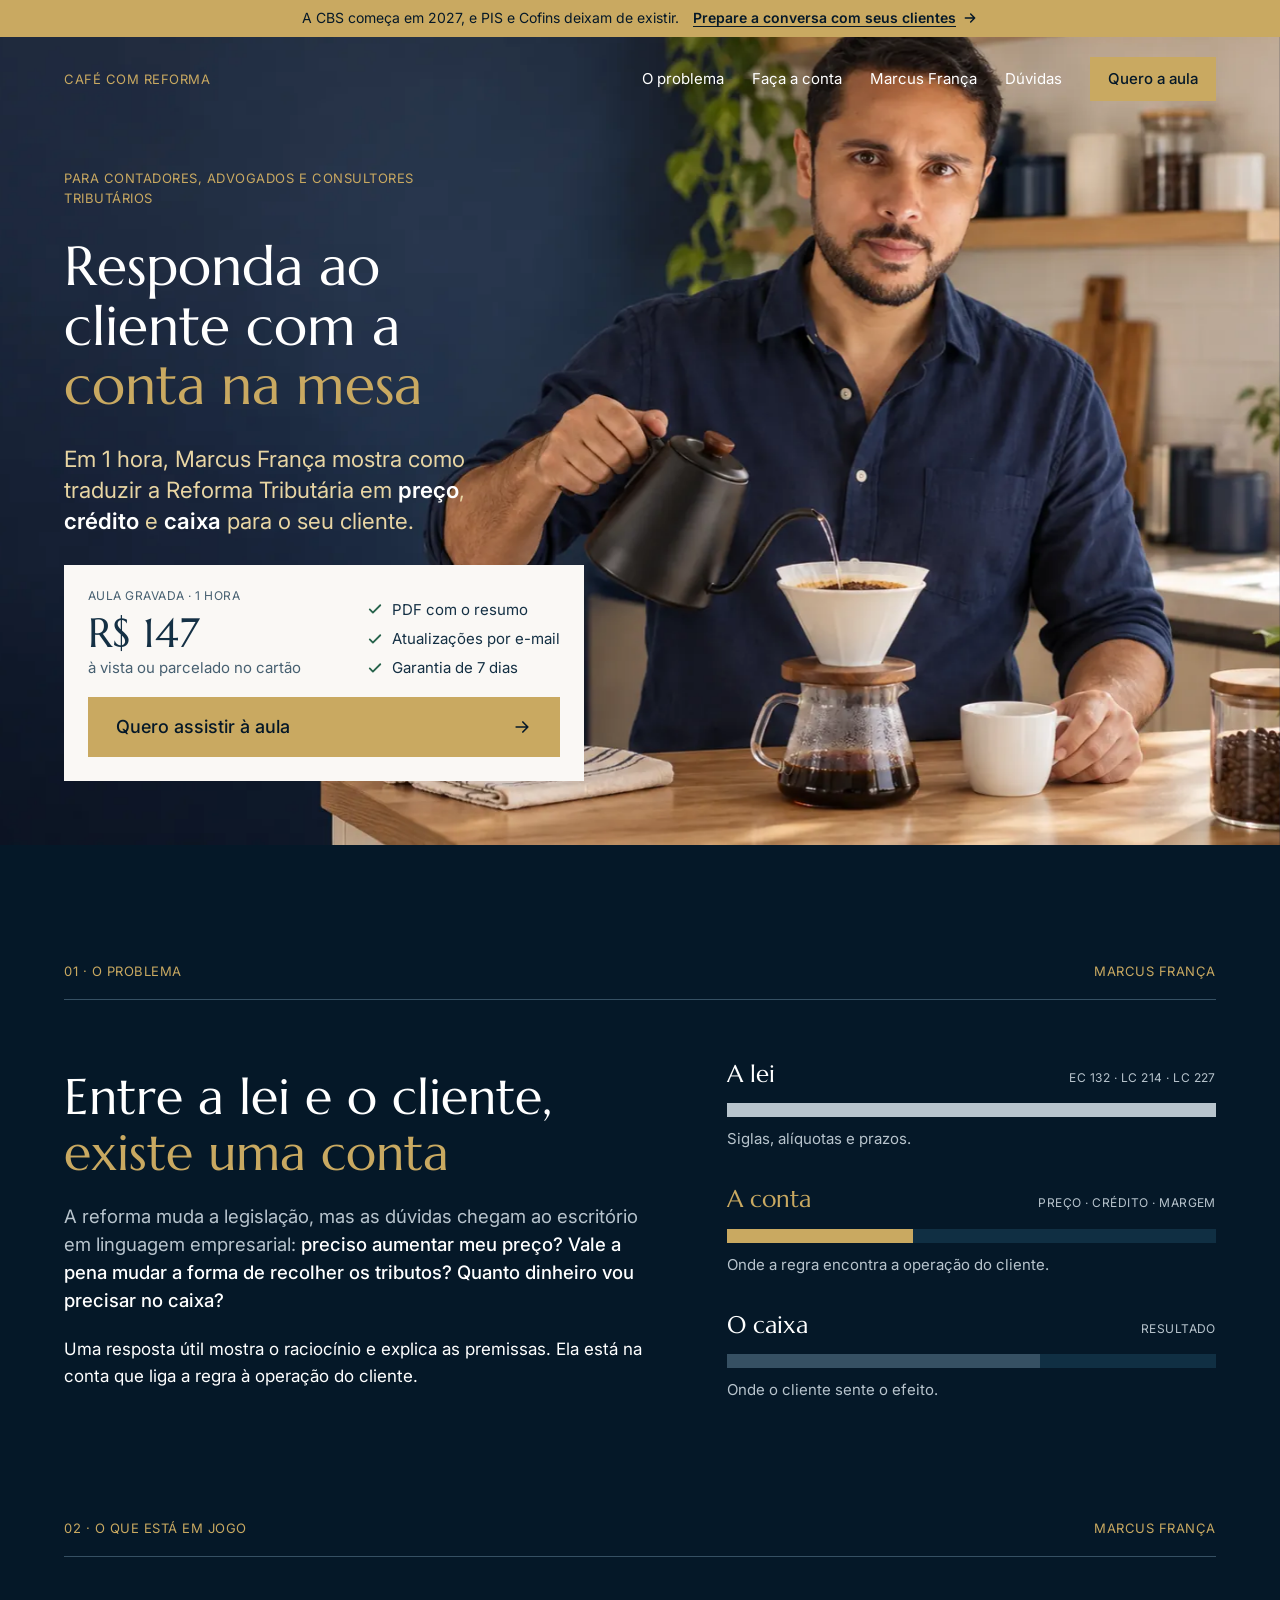
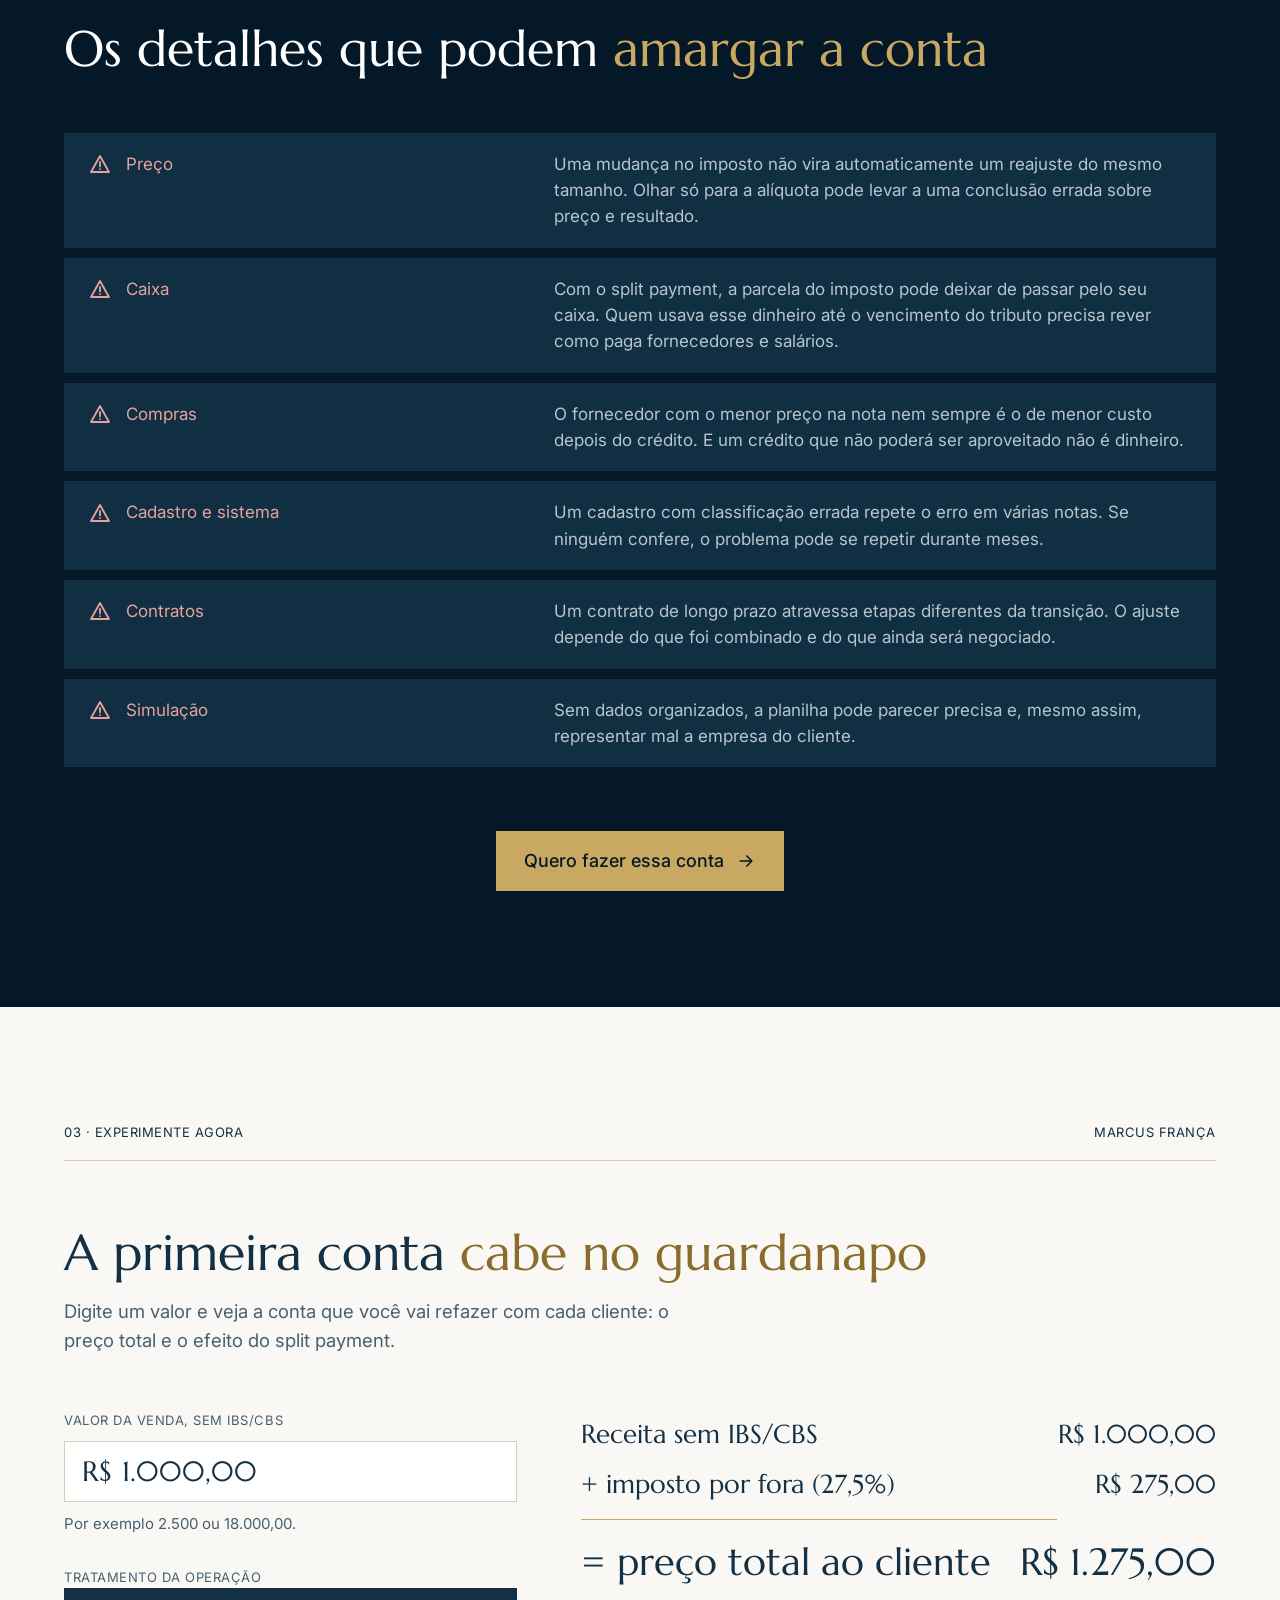
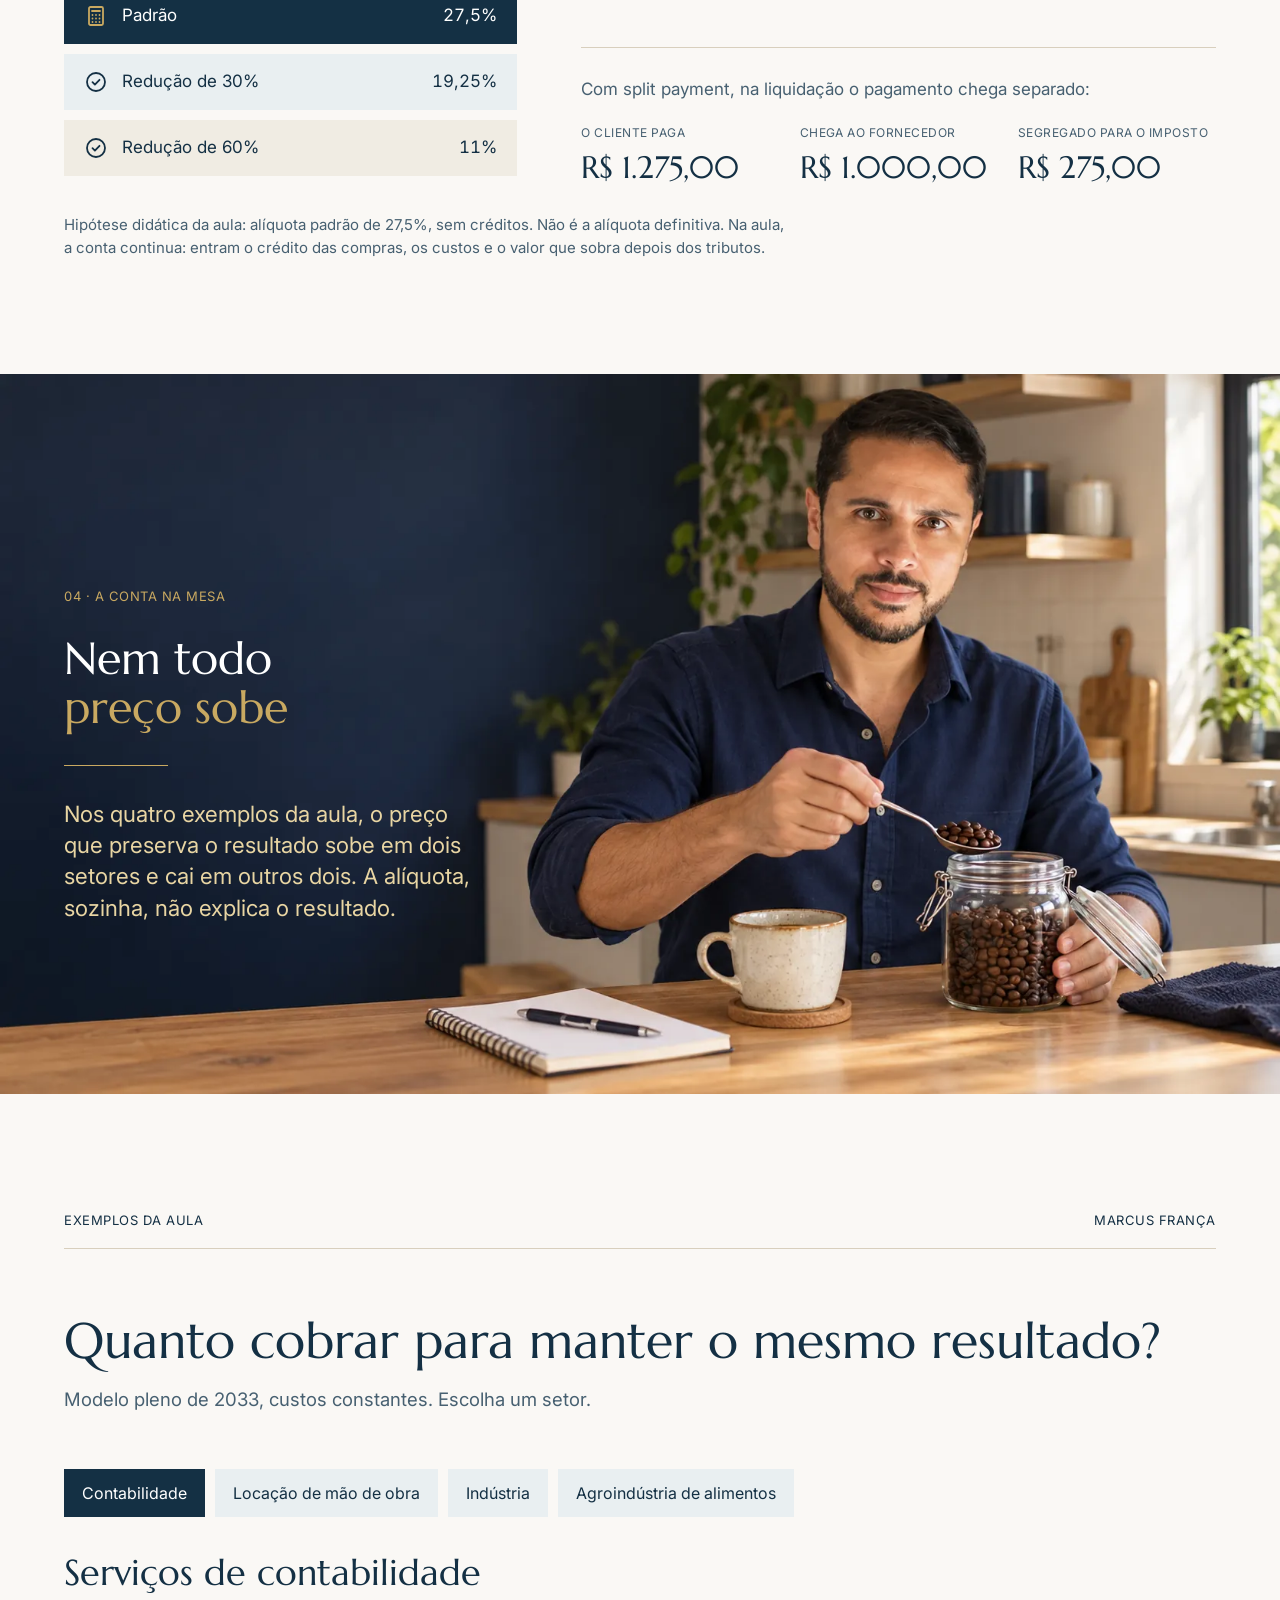
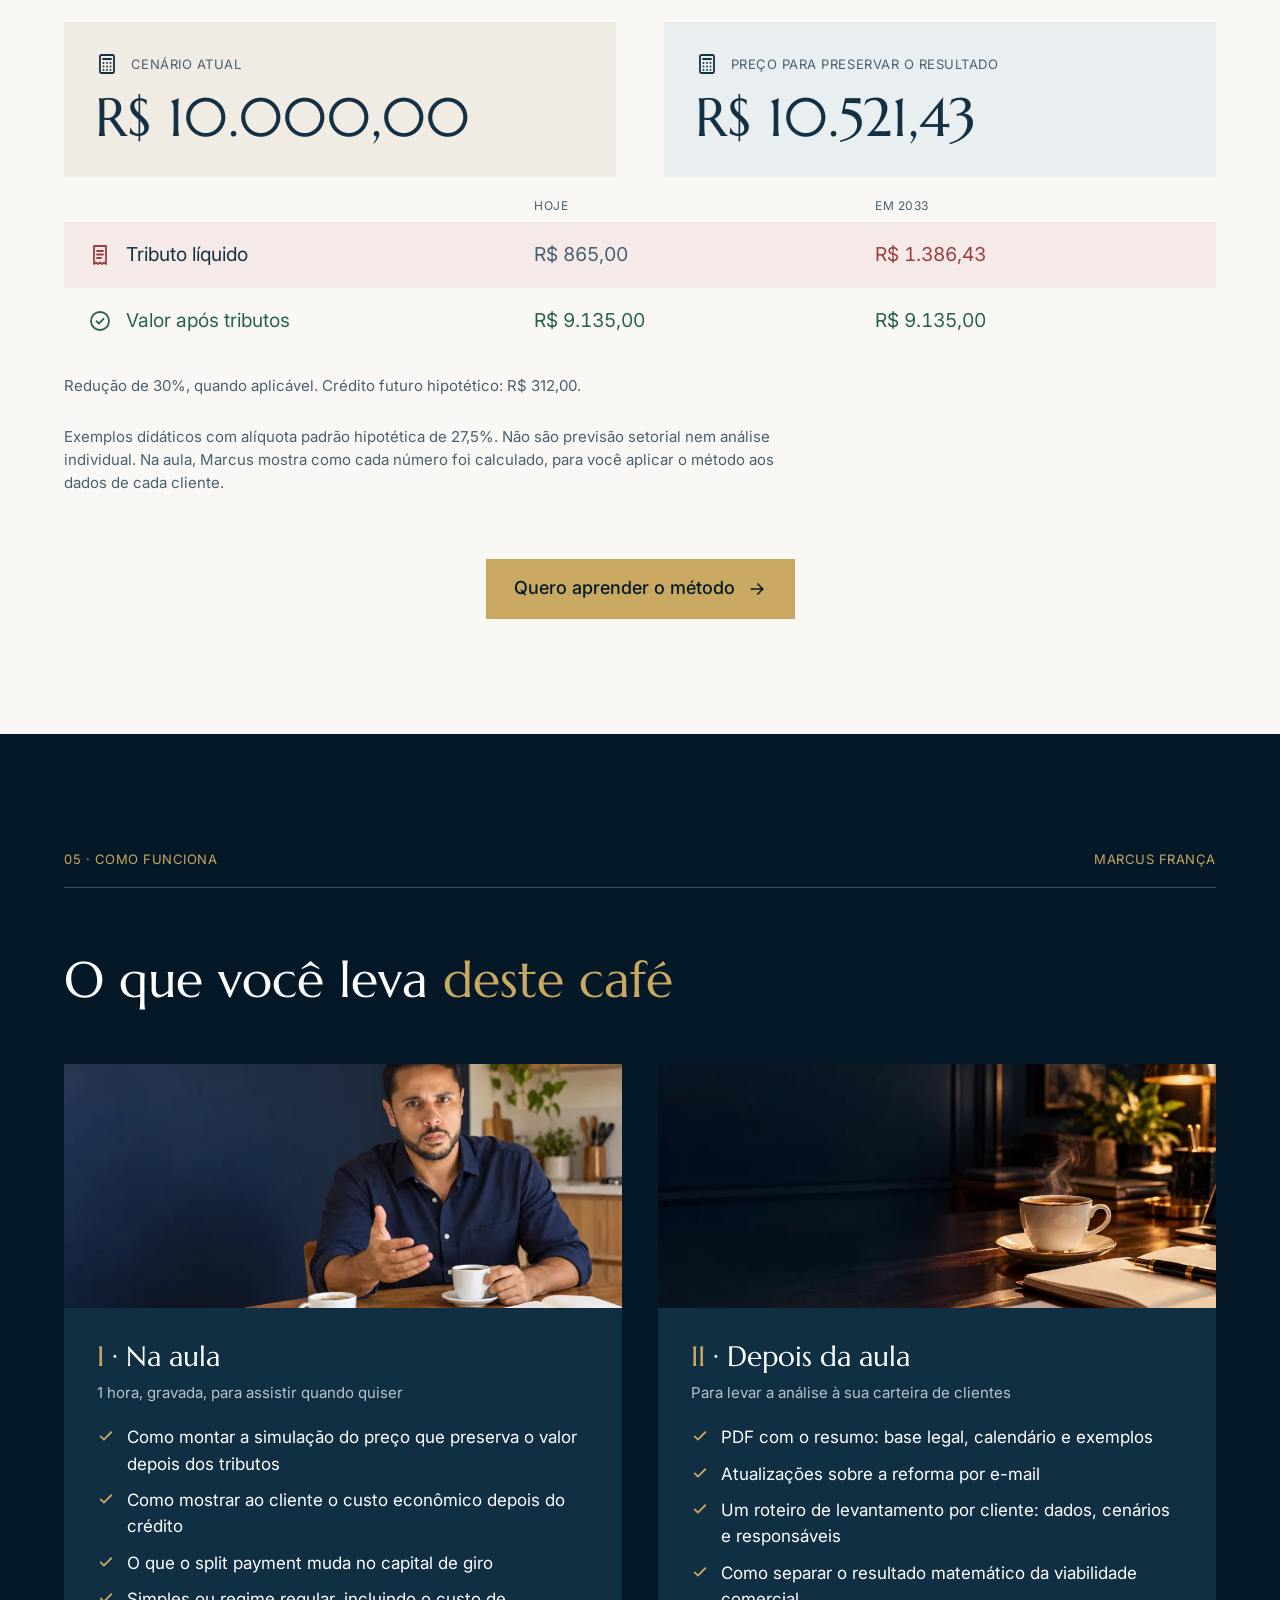
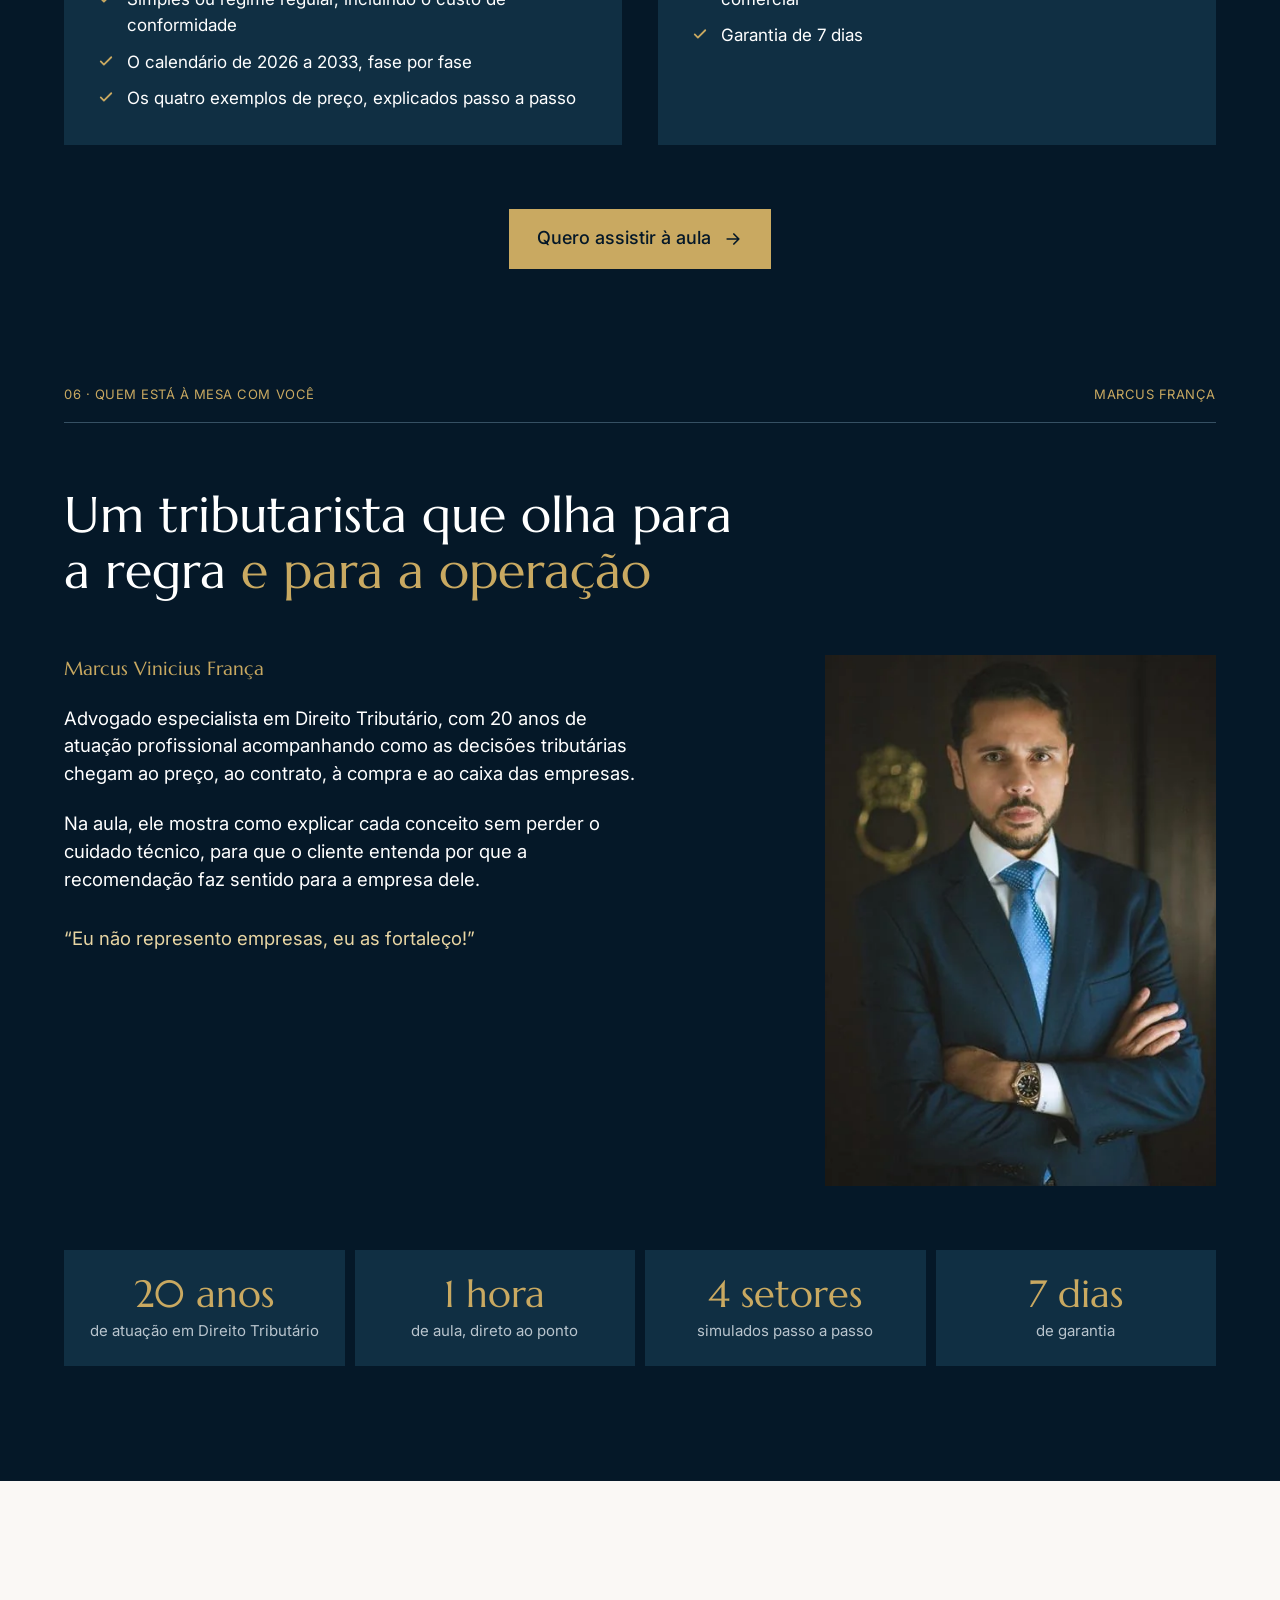
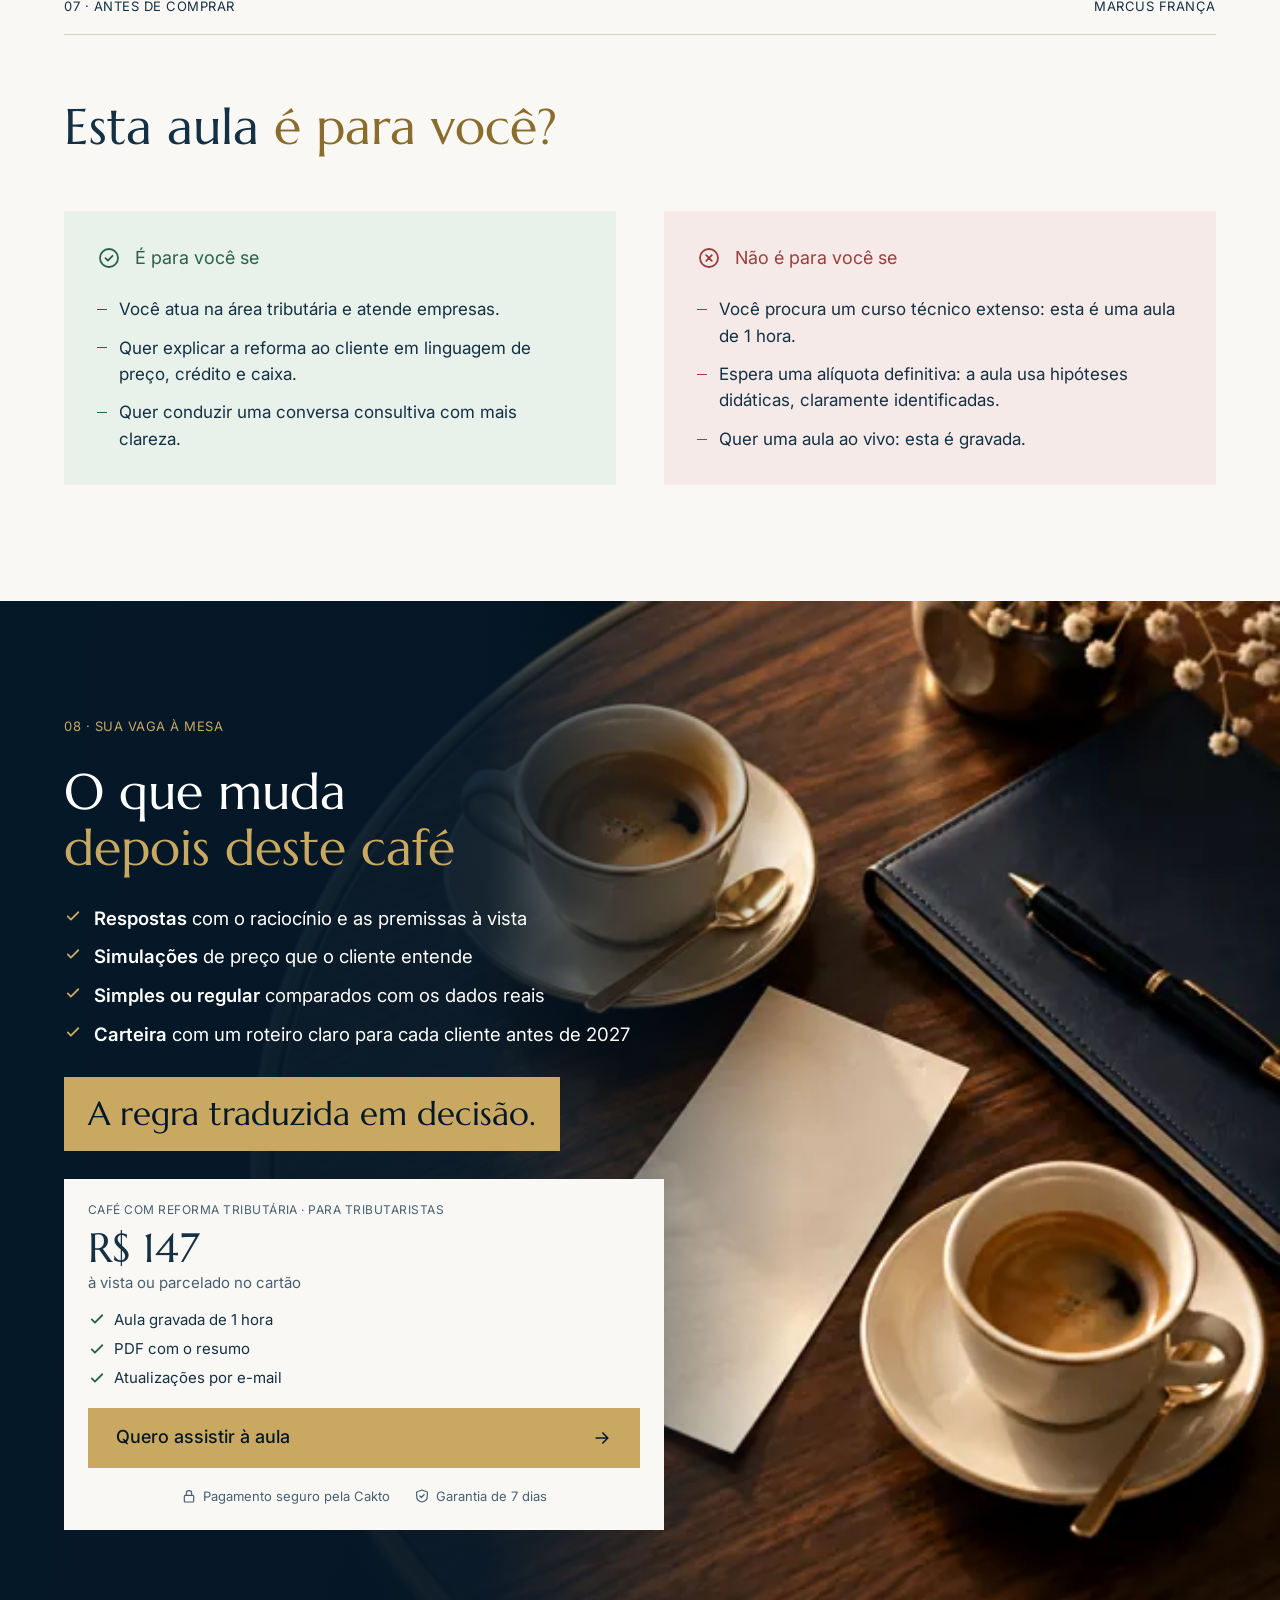
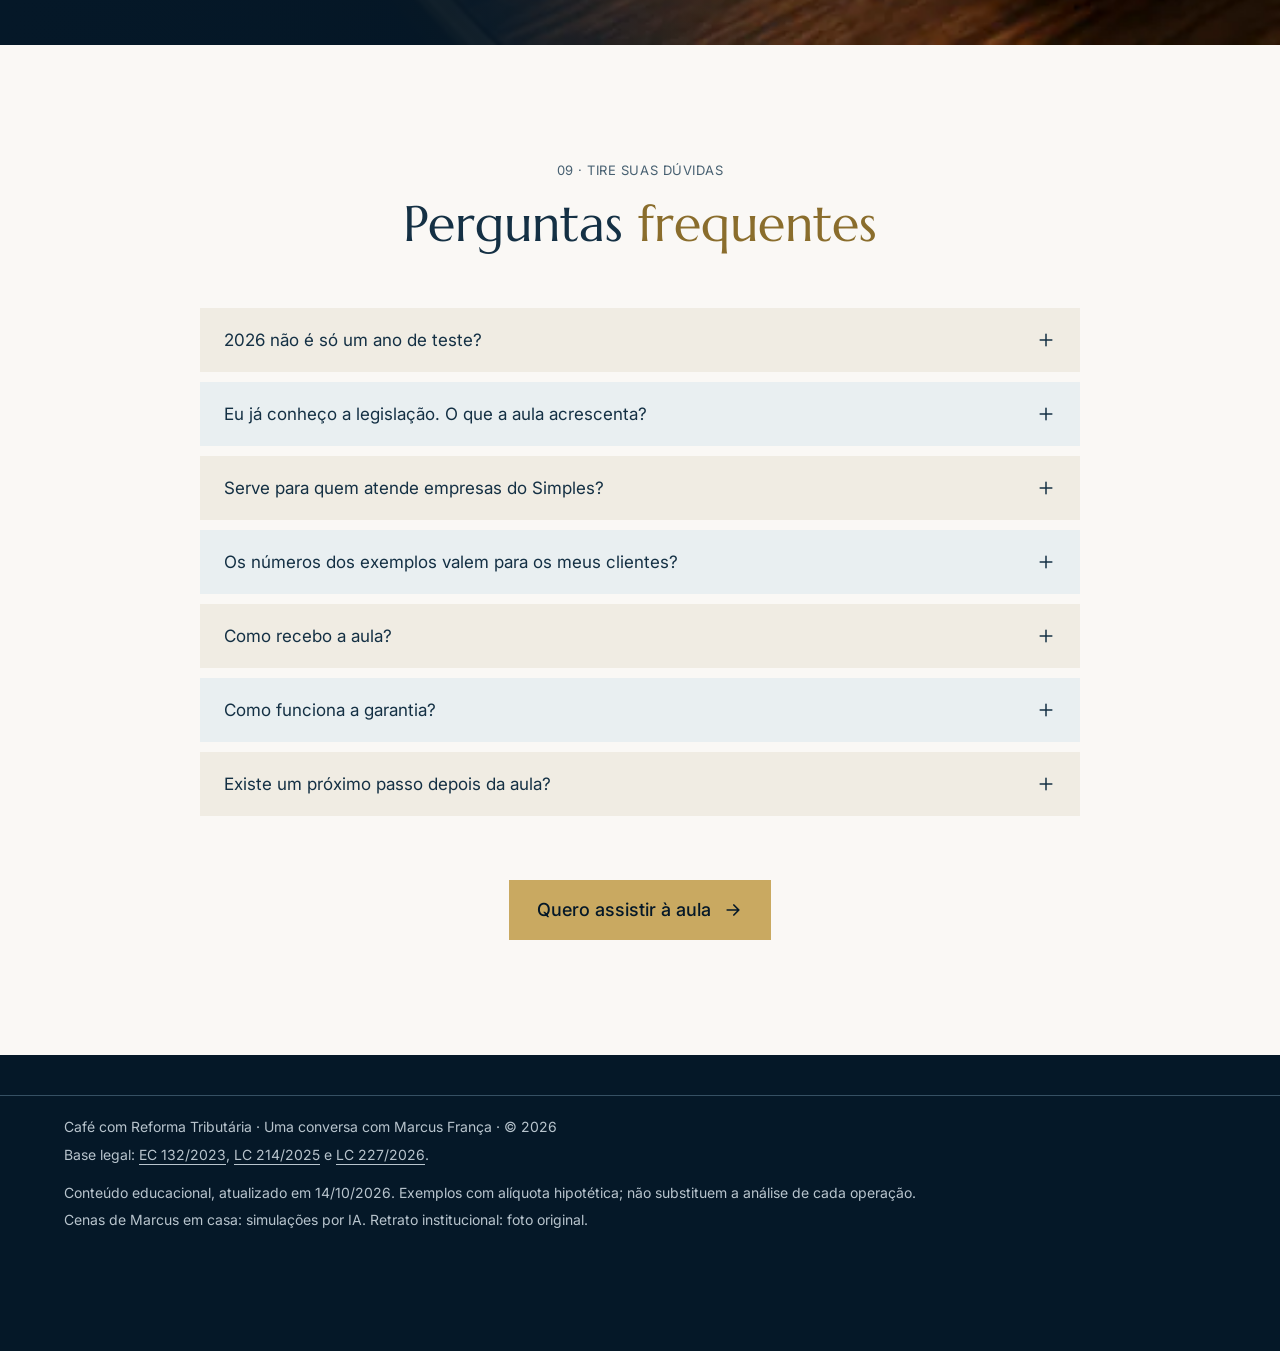
==== commit f6dd536b: "Aplica técnicas de conversão às landing pages do Café com Reforma Barra de aviso com o calendário re" ====
--- a/pages/cafe-reforma-tributaristas/index.html
+++ b/pages/cafe-reforma-tributaristas/index.html
@@ -17,7 +17,7 @@
 
     <link rel="preconnect" href="https://fonts.googleapis.com" />
     <link rel="preconnect" href="https://fonts.gstatic.com" crossorigin />
-    <link rel="stylesheet" href="https://fonts.googleapis.com/css2?family=Inter:wght@400;500&family=Marcellus&display=swap" />
+    <link rel="stylesheet" href="https://fonts.googleapis.com/css2?family=Inter:wght@400;500;600&family=Marcellus&display=swap" />
     <link rel="preload" as="image" href="img/cena-coado-1672.webp" imagesrcset="img/cena-coado-900.webp 900w, img/cena-coado-1672.webp 1672w" imagesizes="100vw" />
     <link rel="stylesheet" href="styles.css" />
 
@@ -39,10 +39,10 @@
     <!-- Ícones (traço fino, como no PDF) -->
     <svg width="0" height="0" style="position: absolute" aria-hidden="true">
       <symbol id="i-seta" viewBox="0 0 24 24"><path d="M5 12h14M13 6l6 6-6 6" /></symbol>
-      <symbol id="i-agenda" viewBox="0 0 24 24"><rect x="3.5" y="5" width="17" height="15.5" rx="1.5" /><path d="M3.5 9.5h17M8 3v4M16 3v4M8 13h.01M12 13h.01M16 13h.01M8 16.5h.01M12 16.5h.01M16 16.5h.01" /></symbol>
       <symbol id="i-calc" viewBox="0 0 24 24"><rect x="5" y="3" width="14" height="18" rx="1.5" /><path d="M8 7h8M8.5 11h.01M12 11h.01M15.5 11h.01M8.5 14.5h.01M12 14.5h.01M15.5 14.5h.01M8.5 18h.01M12 18h.01M15.5 18h.01" /></symbol>
       <symbol id="i-recibo" viewBox="0 0 24 24"><path d="M6 3h12v18l-2-1.5L14 21l-2-1.5L10 21l-2-1.5L6 21z" /><path d="M9 8h6M9 11.5h6M9 15h4" /></symbol>
       <symbol id="i-ok" viewBox="0 0 24 24"><circle cx="12" cy="12" r="9" /><path d="M8.5 12.2l2.4 2.4 4.6-4.8" /></symbol>
+      <symbol id="i-check" viewBox="0 0 24 24"><path d="M5 12.5l4.2 4.2L19 7" /></symbol>
       <symbol id="i-x" viewBox="0 0 24 24"><circle cx="12" cy="12" r="9" /><path d="M9.2 9.2l5.6 5.6M14.8 9.2l-5.6 5.6" /></symbol>
       <symbol id="i-alerta" viewBox="0 0 24 24"><path d="M12 4l9 16H3z" /><path d="M12 10v4.5M12 17.2h.01" /></symbol>
       <symbol id="i-doc" viewBox="0 0 24 24"><path d="M7 3h7l5 5v13H7z" /><path d="M14 3v5h5M10 13h6M10 17h6" /></symbol>
@@ -51,16 +51,19 @@
       <symbol id="i-escudo" viewBox="0 0 24 24"><path d="M12 3l8 3v6c0 4.5-3.4 8.2-8 9-4.6-.8-8-4.5-8-9V6z" /><path d="M8.7 12l2.3 2.3 4.3-4.6" /></symbol>
       <symbol id="i-cadeado" viewBox="0 0 24 24"><rect x="5" y="11" width="14" height="10" rx="1.5" /><path d="M8 11V8a4 4 0 0 1 8 0v3" /></symbol>
       <symbol id="i-mais" viewBox="0 0 24 24"><path d="M12 5v14M5 12h14" /></symbol>
-      <symbol id="i-pergunta" viewBox="0 0 24 24"><circle cx="12" cy="12" r="9" /><path d="M9.6 9.3a2.5 2.5 0 1 1 3.3 2.4c-.6.2-.9.7-.9 1.3v.8M12 16.8h.01" /></symbol>
     </svg>
 
     <a class="skip" href="#conteudo">Pular para o conteúdo</a>
 
     <header class="topbar">
+      <p class="announce">
+        <span>A CBS começa em 2027, e PIS e Cofins deixam de existir.</span>
+        <a href="#oferta">Prepare a conversa com seus clientes <svg class="ico" aria-hidden="true"><use href="#i-seta" /></svg></a>
+      </p>
       <div class="wrap topbar__inner">
         <a class="topbar__label" href="#topo">Café com Reforma</a>
         <nav aria-label="Seções">
-          <a href="#em-jogo">O que está em jogo</a>
+          <a href="#problema">O problema</a>
           <a href="#guardanapo">Faça a conta</a>
           <a href="#marcus">Marcus França</a>
           <a href="#duvidas">Dúvidas</a>
@@ -84,69 +87,76 @@
           />
         </figure>
         <div class="scene__text">
-          <p class="scene__label">Aula gravada · Marcus França</p>
-          <h1 id="titulo">Responda ao cliente com a conta na mesa</h1>
-          <hr class="gold-rule" />
+          <p class="scene__label">Para contadores, advogados e consultores tributários</p>
+          <h1 id="titulo">Responda ao cliente com a <span class="hl">conta na mesa</span></h1>
           <p class="scene__lead">
-            Em 1 hora, Marcus França mostra como traduzir a reforma em preço, crédito e caixa para o seu cliente.
+            Em 1 hora, Marcus França mostra como traduzir a Reforma Tributária em <strong>preço</strong>,
+            <strong>crédito</strong> e <strong>caixa</strong> para o seu cliente.
           </p>
-          <div class="hero__offer">
-            <a class="btn" href="#oferta" data-checkout="capa">
+          <div class="offer-card">
+            <div class="offer-card__top">
+              <div class="price">
+                <span class="offer-card__label">Aula gravada · 1 hora</span>
+                <span class="price__value num" data-preco>R$ 147</span>
+                <span class="price__note" data-parcelas>à vista ou parcelado no cartão</span>
+              </div>
+              <ul class="offer-card__list">
+                <li><svg class="ico" aria-hidden="true"><use href="#i-check" /></svg>PDF com o resumo</li>
+                <li><svg class="ico" aria-hidden="true"><use href="#i-check" /></svg>Atualizações por e-mail</li>
+                <li><svg class="ico" aria-hidden="true"><use href="#i-check" /></svg>Garantia de 7 dias</li>
+              </ul>
+            </div>
+            <a class="btn btn--block" href="#oferta" data-checkout="capa">
               Quero assistir à aula
               <svg class="ico" aria-hidden="true"><use href="#i-seta" /></svg>
             </a>
-            <div class="price">
-              <span class="price__value num" data-preco>R$ 147</span>
-              <span class="price__note" data-parcelas>à vista ou parcelado no cartão</span>
-            </div>
-          </div>
-          <ul class="hero__facts">
-            <li><svg class="ico" aria-hidden="true"><use href="#i-play" /></svg>1 hora, gravada</li>
-            <li><svg class="ico" aria-hidden="true"><use href="#i-doc" /></svg>PDF com o resumo</li>
-            <li><svg class="ico" aria-hidden="true"><use href="#i-email" /></svg>Atualizações por e-mail</li>
-            <li><svg class="ico" aria-hidden="true"><use href="#i-escudo" /></svg>Garantia de 7 dias</li>
-          </ul>
-        </div>
-      </section>
-
-      <!-- ============ AS PERGUNTAS DO EMPRESÁRIO ============ -->
-      <section class="scene" aria-labelledby="t-perguntas">
-        <figure class="scene__media">
-          <img
-            src="img/cena-conversa-1672.webp"
-            srcset="img/cena-conversa-900.webp 900w, img/cena-conversa-1672.webp 1672w"
-            sizes="100vw"
-            width="1672"
-            height="940"
-            alt="Marcus França à mesa, com xícaras de café, explicando um ponto"
-            loading="lazy"
-          />
-        </figure>
-        <div class="scene__text">
-          <p class="scene__label reveal">Puxe uma cadeira</p>
-          <h2 class="reveal" id="t-perguntas">O cliente vai trazer estas perguntas à mesa</h2>
-          <ul class="questions-list reveal" style="--i: 1">
-            <li>Preciso aumentar meu preço?</li>
-            <li>Vale a pena mudar a forma de recolher os tributos?</li>
-            <li>Quanto dinheiro vou precisar no caixa?</li>
-          </ul>
-          <p class="reveal" style="--i: 2">
-            A reforma muda a legislação, mas as dúvidas chegam ao escritório em linguagem empresarial. E o calendário não espera:
-            em 2027 começa a CBS, e PIS e Cofins deixam de existir.
-          </p>
+          </div>
+        </div>
+      </section>
+
+      <!-- ============ O PROBLEMA ============ -->
+      <section class="section navy" id="problema" aria-labelledby="t-problema">
+        <div class="wrap">
+          <div class="slide-top"><span>01 · O problema</span><span>Marcus França</span></div>
+          <div class="gap slide-body">
+            <div class="gap__text">
+              <h2 class="slide-title reveal" id="t-problema">Entre a lei e o cliente, <span class="hl">existe uma conta</span></h2>
+              <p class="gap__lead reveal" style="--i: 1">
+                A reforma muda a legislação, mas as dúvidas chegam ao escritório em linguagem empresarial:
+                <strong>preciso aumentar meu preço? Vale a pena mudar a forma de recolher os tributos? Quanto dinheiro vou precisar no caixa?</strong>
+              </p>
+              <p class="reveal" style="--i: 2">Uma resposta útil mostra o raciocínio e explica as premissas. Ela está na conta que liga a regra à operação do cliente.</p>
+            </div>
+            <ol class="gap__chart reveal" style="--i: 1" aria-label="Da lei ao caixa">
+              <li>
+                <p><strong>A lei</strong><span>EC 132 · LC 214 · LC 227</span></p>
+                <div class="gap__bar gap__bar--full"></div>
+                <small>Siglas, alíquotas e prazos.</small>
+              </li>
+              <li>
+                <p><strong class="hl">A conta</strong><span>Preço · crédito · margem</span></p>
+                <div class="gap__bar gap__bar--gold"></div>
+                <small>Onde a regra encontra a operação do cliente.</small>
+              </li>
+              <li>
+                <p><strong>O caixa</strong><span>Resultado</span></p>
+                <div class="gap__bar gap__bar--dim"></div>
+                <small>Onde o cliente sente o efeito.</small>
+              </li>
+            </ol>
+          </div>
         </div>
       </section>
 
       <!-- ============ O QUE ESTÁ EM JOGO ============ -->
-      <section class="section navy" id="em-jogo" aria-labelledby="t-em-jogo">
-        <div class="wrap">
-          <div class="slide-top"><span>O que está em jogo</span><span>01</span></div>
-          <h2 class="slide-title reveal" id="t-em-jogo">Os detalhes que podem amargar a conta</h2>
-          <p class="slide-sub reveal" style="--i: 1">Para o seu cliente, a reforma chega ao preço, à compra, ao contrato e ao caixa. É nesses pontos que ele vai precisar de uma resposta clara.</p>
+      <section class="section navy" aria-labelledby="t-em-jogo" style="padding-top: 0">
+        <div class="wrap">
+          <div class="slide-top"><span>02 · O que está em jogo</span><span>Marcus França</span></div>
+          <h2 class="slide-title reveal" id="t-em-jogo">Os detalhes que podem <span class="hl">amargar a conta</span></h2>
           <ul class="rows slide-body">
             <li class="row row--warn reveal">
               <span class="row__label"><svg class="ico" aria-hidden="true"><use href="#i-alerta" /></svg>Preço</span>
-              <span class="row__desc">Uma mudança no imposto não vira automaticamente um reajuste do mesmo tamanho. Reajustar pela alíquota pode levar a uma conclusão errada sobre preço e resultado.</span>
+              <span class="row__desc">Uma mudança no imposto não vira automaticamente um reajuste do mesmo tamanho. Olhar só para a alíquota pode levar a uma conclusão errada sobre preço e resultado.</span>
             </li>
             <li class="row row--warn reveal" style="--i: 1">
               <span class="row__label"><svg class="ico" aria-hidden="true"><use href="#i-alerta" /></svg>Caixa</span>
@@ -169,14 +179,17 @@
               <span class="row__desc">Sem dados organizados, a planilha pode parecer precisa e, mesmo assim, representar mal a empresa do cliente.</span>
             </li>
           </ul>
+          <div class="mid-cta">
+            <a class="btn" href="#oferta" data-checkout="problema">Quero fazer essa conta <svg class="ico" aria-hidden="true"><use href="#i-seta" /></svg></a>
+          </div>
         </div>
       </section>
 
       <!-- ============ FAÇA A CONTA ============ -->
       <section class="section ivory" id="guardanapo" aria-labelledby="t-guardanapo">
         <div class="wrap">
-          <div class="slide-top"><span>Experimente agora</span><span>02</span></div>
-          <h2 class="slide-title reveal" id="t-guardanapo">A primeira conta cabe no guardanapo</h2>
+          <div class="slide-top"><span>03 · Experimente agora</span><span>Marcus França</span></div>
+          <h2 class="slide-title reveal" id="t-guardanapo">A primeira conta <span class="hl">cabe no guardanapo</span></h2>
           <p class="slide-sub reveal" style="--i: 1">Digite um valor e veja a conta que você vai refazer com cada cliente: o preço total e o efeito do split payment.</p>
 
           <div class="napkin slide-body">
@@ -248,8 +261,8 @@
           />
         </figure>
         <div class="scene__text">
-          <p class="scene__label reveal">A conta na mesa</p>
-          <h2 class="reveal" id="t-conta-mesa">Nem todo preço sobe</h2>
+          <p class="scene__label reveal">04 · A conta na mesa</p>
+          <h2 class="reveal" id="t-conta-mesa">Nem todo <span class="hl">preço sobe</span></h2>
           <hr class="gold-rule reveal" />
           <p class="scene__lead reveal" style="--i: 1">
             Nos quatro exemplos da aula, o preço que preserva o resultado sobe em dois setores e cai em outros dois. A alíquota,
@@ -260,7 +273,7 @@
 
       <section class="section ivory" aria-labelledby="t-casos">
         <div class="wrap">
-          <div class="slide-top"><span>Exemplos da aula</span><span>03</span></div>
+          <div class="slide-top"><span>Exemplos da aula</span><span>Marcus França</span></div>
           <h2 class="slide-title reveal" id="t-casos">Quanto cobrar para manter o mesmo resultado?</h2>
           <p class="slide-sub reveal" style="--i: 1">Modelo pleno de 2033, custos constantes. Escolha um setor.</p>
 
@@ -322,30 +335,63 @@
           </div>
 
           <p class="slide-note">Exemplos didáticos com alíquota padrão hipotética de 27,5%. Não são previsão setorial nem análise individual. Na aula, Marcus mostra como cada número foi calculado, para você aplicar o método aos dados de cada cliente.</p>
-        </div>
-      </section>
-
-      <!-- ============ O QUE VOCÊ LEVA ============ -->
-      <section class="section navy" aria-labelledby="t-leva">
-        <div class="wrap">
-          <div class="slide-top"><span>O que você leva deste café</span><span>04</span></div>
-          <h2 class="slide-title reveal" id="t-leva">Em 1 hora, um roteiro para a conversa com cada cliente</h2>
-          <ul class="rows slide-body">
-            <li class="row reveal"><span class="row__label"><svg class="ico" aria-hidden="true"><use href="#i-ok" /></svg>Preço</span><span class="row__desc">Como montar a simulação do preço que preserva o valor depois dos tributos, e separar o resultado matemático da viabilidade comercial.</span></li>
-            <li class="row reveal" style="--i: 1"><span class="row__label"><svg class="ico" aria-hidden="true"><use href="#i-ok" /></svg>Compras</span><span class="row__desc">Como mostrar ao cliente a diferença entre o preço pago e o custo econômico depois do crédito aproveitável.</span></li>
-            <li class="row reveal" style="--i: 2"><span class="row__label"><svg class="ico" aria-hidden="true"><use href="#i-ok" /></svg>Caixa</span><span class="row__desc">O que o split payment muda no capital de giro, e por que receber menos dinheiro nessa etapa não significa, por si só, perder lucro.</span></li>
-            <li class="row reveal" style="--i: 3"><span class="row__label"><svg class="ico" aria-hidden="true"><use href="#i-ok" /></svg>Simples Nacional</span><span class="row__desc">O que comparar entre IBS/CBS no Simples e no regime regular, incluindo o custo de conformidade e o que muda na rotina do cliente.</span></li>
-            <li class="row reveal" style="--i: 4"><span class="row__label"><svg class="ico" aria-hidden="true"><use href="#i-ok" /></svg>Calendário</span><span class="row__desc">O que muda em 2026, 2027, de 2029 a 2032 e em 2033, e por que uma simulação para 2027 não pode copiar a conta do modelo completo.</span></li>
-            <li class="row reveal" style="--i: 5"><span class="row__label"><svg class="ico" aria-hidden="true"><use href="#i-ok" /></svg>Carteira de clientes</span><span class="row__desc">Como organizar o levantamento por cliente: dados da operação, cenários comparáveis, responsáveis e uma rotina de conferência.</span></li>
-          </ul>
+          <div class="mid-cta">
+            <a class="btn" href="#oferta" data-checkout="casos">Quero aprender o método <svg class="ico" aria-hidden="true"><use href="#i-seta" /></svg></a>
+          </div>
+        </div>
+      </section>
+
+      <!-- ============ COMO FUNCIONA: DOIS PILARES ============ -->
+      <section class="section navy" aria-labelledby="t-pilares">
+        <div class="wrap">
+          <div class="slide-top"><span>05 · Como funciona</span><span>Marcus França</span></div>
+          <h2 class="slide-title reveal" id="t-pilares">O que você leva <span class="hl">deste café</span></h2>
+          <div class="pillars slide-body">
+            <article class="pillar reveal">
+              <figure class="pillar__media">
+                <img src="img/cena-conversa-900.webp" width="900" height="506" alt="Marcus França explicando um ponto à mesa, com xícaras de café" loading="lazy" />
+              </figure>
+              <div class="pillar__body">
+                <h3><span class="hl">I</span> · Na aula</h3>
+                <p class="pillar__sub">1 hora, gravada, para assistir quando quiser</p>
+                <ul class="checklist">
+                  <li><svg class="ico" aria-hidden="true"><use href="#i-check" /></svg>Como montar a simulação do preço que preserva o valor depois dos tributos</li>
+                  <li><svg class="ico" aria-hidden="true"><use href="#i-check" /></svg>Como mostrar ao cliente o custo econômico depois do crédito</li>
+                  <li><svg class="ico" aria-hidden="true"><use href="#i-check" /></svg>O que o split payment muda no capital de giro</li>
+                  <li><svg class="ico" aria-hidden="true"><use href="#i-check" /></svg>Simples ou regime regular, incluindo o custo de conformidade</li>
+                  <li><svg class="ico" aria-hidden="true"><use href="#i-check" /></svg>O calendário de 2026 a 2033, fase por fase</li>
+                  <li><svg class="ico" aria-hidden="true"><use href="#i-check" /></svg>Os quatro exemplos de preço, explicados passo a passo</li>
+                </ul>
+              </div>
+            </article>
+            <article class="pillar reveal" style="--i: 1">
+              <figure class="pillar__media">
+                <img src="img/mesa-consultoria-900.webp" width="900" height="506" alt="Xícara de café sobre a mesa de um escritório, ao lado de um caderno" loading="lazy" />
+              </figure>
+              <div class="pillar__body">
+                <h3><span class="hl">II</span> · Depois da aula</h3>
+                <p class="pillar__sub">Para levar a análise à sua carteira de clientes</p>
+                <ul class="checklist">
+                  <li><svg class="ico" aria-hidden="true"><use href="#i-check" /></svg>PDF com o resumo: base legal, calendário e exemplos</li>
+                  <li><svg class="ico" aria-hidden="true"><use href="#i-check" /></svg>Atualizações sobre a reforma por e-mail</li>
+                  <li><svg class="ico" aria-hidden="true"><use href="#i-check" /></svg>Um roteiro de levantamento por cliente: dados, cenários e responsáveis</li>
+                  <li><svg class="ico" aria-hidden="true"><use href="#i-check" /></svg>Como separar o resultado matemático da viabilidade comercial</li>
+                  <li><svg class="ico" aria-hidden="true"><use href="#i-check" /></svg>Garantia de 7 dias</li>
+                </ul>
+              </div>
+            </article>
+          </div>
+          <div class="mid-cta">
+            <a class="btn" href="#oferta" data-checkout="pilares">Quero assistir à aula <svg class="ico" aria-hidden="true"><use href="#i-seta" /></svg></a>
+          </div>
         </div>
       </section>
 
       <!-- ============ QUEM CONDUZ ============ -->
       <section class="section navy" id="marcus" aria-labelledby="t-marcus" style="padding-top: 0">
         <div class="wrap">
-          <div class="slide-top"><span>Quem está à mesa com você</span><span>05</span></div>
-          <h2 class="slide-title reveal" id="t-marcus">Um tributarista que olha para a regra e para a operação</h2>
+          <div class="slide-top"><span>06 · Quem está à mesa com você</span><span>Marcus França</span></div>
+          <h2 class="slide-title reveal" id="t-marcus">Um tributarista que olha para a regra <span class="hl">e para a operação</span></h2>
           <div class="host">
             <div class="host__text">
               <p class="host__name reveal">Marcus Vinicius França</p>
@@ -360,14 +406,20 @@
               <img src="img/marcus-retrato.webp" width="456" height="620" alt="Retrato de Marcus França, de terno azul e braços cruzados" loading="lazy" />
             </figure>
           </div>
+          <dl class="stats reveal">
+            <div><dd>20 anos</dd><dt>de atuação em Direito Tributário</dt></div>
+            <div><dd>1 hora</dd><dt>de aula, direto ao ponto</dt></div>
+            <div><dd>4 setores</dd><dt>simulados passo a passo</dt></div>
+            <div><dd>7 dias</dd><dt>de garantia</dt></div>
+          </dl>
         </div>
       </section>
 
       <!-- ============ PARA QUEM É ============ -->
       <section class="section ivory" aria-labelledby="t-para-quem">
         <div class="wrap">
-          <div class="slide-top"><span>Antes de comprar</span><span>06</span></div>
-          <h2 class="slide-title reveal" id="t-para-quem">Esta aula é para você?</h2>
+          <div class="slide-top"><span>07 · Antes de comprar</span><span>Marcus França</span></div>
+          <h2 class="slide-title reveal" id="t-para-quem">Esta aula <span class="hl">é para você?</span></h2>
           <div class="cards slide-body">
             <div class="card card--green reveal">
               <p class="card__head"><svg class="ico" aria-hidden="true"><use href="#i-ok" /></svg>É para você se</p>
@@ -404,26 +456,37 @@
         </figure>
         <div class="wrap offer__inner">
           <div class="offer__box">
-            <p class="scene__label">Sua vaga à mesa</p>
-            <h2 id="t-oferta">Café com Reforma Tributária</h2>
-            <p class="offer__for">Para profissionais tributários</p>
-            <ul class="includes">
-              <li><svg class="ico" aria-hidden="true"><use href="#i-play" /></svg><div><strong>Aula gravada de 1 hora</strong><span>Assista no horário que funcionar para você.</span></div></li>
-              <li><svg class="ico" aria-hidden="true"><use href="#i-doc" /></svg><div><strong>PDF com o resumo da aula</strong><span>Base legal, calendário e exemplos para consultar depois.</span></div></li>
-              <li><svg class="ico" aria-hidden="true"><use href="#i-email" /></svg><div><strong>Atualizações sobre a reforma por e-mail</strong><span>A implantação continua avançando. Você fica sabendo do que muda.</span></div></li>
+            <p class="scene__label">08 · Sua vaga à mesa</p>
+            <h2 id="t-oferta">O que muda <span class="hl">depois deste café</span></h2>
+            <ul class="checklist checklist--light">
+              <li><svg class="ico" aria-hidden="true"><use href="#i-check" /></svg><span><strong>Respostas</strong> com o raciocínio e as premissas à vista</span></li>
+              <li><svg class="ico" aria-hidden="true"><use href="#i-check" /></svg><span><strong>Simulações</strong> de preço que o cliente entende</span></li>
+              <li><svg class="ico" aria-hidden="true"><use href="#i-check" /></svg><span><strong>Simples ou regular</strong> comparados com os dados reais</span></li>
+              <li><svg class="ico" aria-hidden="true"><use href="#i-check" /></svg><span><strong>Carteira</strong> com um roteiro claro para cada cliente antes de 2027</span></li>
             </ul>
-            <div class="price offer__price">
-              <span class="price__value num" data-preco>R$ 147</span>
-              <span class="price__note" data-parcelas>à vista ou parcelado no cartão</span>
-            </div>
-            <a class="btn btn--wide" href="#oferta" data-checkout="oferta">
-              Quero assistir à aula
-              <svg class="ico" aria-hidden="true"><use href="#i-seta" /></svg>
-            </a>
-            <p class="offer__small"><svg class="ico" aria-hidden="true"><use href="#i-cadeado" /></svg>Pagamento seguro pela Cakto.</p>
-            <div class="guarantee">
-              <p class="guarantee__days">7<small>dias</small></p>
-              <p><strong>Garantia de 7 dias</strong>Assista à aula. Se não for para você, peça o reembolso em até 7 dias depois da compra.</p>
+            <p class="highlight-box">A regra traduzida em decisão.</p>
+
+            <div class="offer-card offer-card--wide">
+              <div class="offer-card__top">
+                <div class="price">
+                  <span class="offer-card__label">Café com Reforma Tributária · para tributaristas</span>
+                  <span class="price__value num" data-preco>R$ 147</span>
+                  <span class="price__note" data-parcelas>à vista ou parcelado no cartão</span>
+                </div>
+                <ul class="offer-card__list">
+                  <li><svg class="ico" aria-hidden="true"><use href="#i-check" /></svg>Aula gravada de 1 hora</li>
+                  <li><svg class="ico" aria-hidden="true"><use href="#i-check" /></svg>PDF com o resumo</li>
+                  <li><svg class="ico" aria-hidden="true"><use href="#i-check" /></svg>Atualizações por e-mail</li>
+                </ul>
+              </div>
+              <a class="btn btn--block" href="#oferta" data-checkout="oferta">
+                Quero assistir à aula
+                <svg class="ico" aria-hidden="true"><use href="#i-seta" /></svg>
+              </a>
+              <p class="offer-card__foot">
+                <span><svg class="ico" aria-hidden="true"><use href="#i-cadeado" /></svg>Pagamento seguro pela Cakto</span>
+                <span><svg class="ico" aria-hidden="true"><use href="#i-escudo" /></svg>Garantia de 7 dias</span>
+              </p>
             </div>
           </div>
         </div>
@@ -431,67 +494,42 @@
 
       <!-- ============ DÚVIDAS ============ -->
       <section class="section ivory" id="duvidas" aria-labelledby="t-duvidas">
-        <div class="wrap">
-          <div class="slide-top"><span>Antes de pedir o café</span><span>07</span></div>
-          <h2 class="slide-title reveal" id="t-duvidas">Perguntas frequentes</h2>
+        <div class="wrap faq-wrap">
+          <p class="center-label">09 · Tire suas dúvidas</p>
+          <h2 class="slide-title center reveal" id="t-duvidas">Perguntas <span class="hl">frequentes</span></h2>
           <div class="faq slide-body">
             <details>
-              <summary><span><svg class="ico" aria-hidden="true"><use href="#i-pergunta" /></svg>2026 não é só um ano de teste?</span><svg class="ico ico--toggle" aria-hidden="true"><use href="#i-mais" /></svg></summary>
+              <summary><span>2026 não é só um ano de teste?</span><svg class="ico ico--toggle" aria-hidden="true"><use href="#i-mais" /></svg></summary>
               <div><p>É, mas o teste também exige preparo. A empresa precisa saber emitir e conferir as notas com a CBS de 0,9% e o IBS de 0,1% de teste. E, em 2027, a CBS começa e PIS e Cofins deixam de existir.</p></div>
             </details>
             <details>
-              <summary><span><svg class="ico" aria-hidden="true"><use href="#i-pergunta" /></svg>Eu já conheço a legislação. O que a aula acrescenta?</span><svg class="ico ico--toggle" aria-hidden="true"><use href="#i-mais" /></svg></summary>
+              <summary><span>Eu já conheço a legislação. O que a aula acrescenta?</span><svg class="ico ico--toggle" aria-hidden="true"><use href="#i-mais" /></svg></summary>
               <div><p>A ligação entre a regra e a operação do cliente: como transformar uma dúvida ampla em uma análise, mostrar o raciocínio e explicar as premissas em linguagem empresarial.</p></div>
             </details>
             <details>
-              <summary><span><svg class="ico" aria-hidden="true"><use href="#i-pergunta" /></svg>Serve para quem atende empresas do Simples?</span><svg class="ico ico--toggle" aria-hidden="true"><use href="#i-mais" /></svg></summary>
+              <summary><span>Serve para quem atende empresas do Simples?</span><svg class="ico ico--toggle" aria-hidden="true"><use href="#i-mais" /></svg></summary>
               <div><p>Sim. A aula trata da escolha entre manter IBS/CBS no Simples ou apurar esses tributos no regime regular, e do que entra nessa comparação. Os prazos dessas opções têm calendário próprio: confira sempre o calendário vigente antes de agir.</p></div>
             </details>
             <details>
-              <summary><span><svg class="ico" aria-hidden="true"><use href="#i-pergunta" /></svg>Os números dos exemplos valem para os meus clientes?</span><svg class="ico ico--toggle" aria-hidden="true"><use href="#i-mais" /></svg></summary>
+              <summary><span>Os números dos exemplos valem para os meus clientes?</span><svg class="ico ico--toggle" aria-hidden="true"><use href="#i-mais" /></svg></summary>
               <div><p>Não diretamente. São exercícios com alíquota hipotética de 27,5% para aprender o método. O que você leva é a lógica da conta, para aplicar aos dados de cada cliente.</p></div>
             </details>
             <details>
-              <summary><span><svg class="ico" aria-hidden="true"><use href="#i-pergunta" /></svg>Como recebo a aula?</span><svg class="ico ico--toggle" aria-hidden="true"><use href="#i-mais" /></svg></summary>
+              <summary><span>Como recebo a aula?</span><svg class="ico ico--toggle" aria-hidden="true"><use href="#i-mais" /></svg></summary>
               <div><p>A aula é gravada, com 1 hora de duração. Depois da compra, você assiste no horário que preferir e recebe o PDF com o resumo.</p></div>
             </details>
             <details>
-              <summary><span><svg class="ico" aria-hidden="true"><use href="#i-pergunta" /></svg>Como funciona a garantia?</span><svg class="ico ico--toggle" aria-hidden="true"><use href="#i-mais" /></svg></summary>
+              <summary><span>Como funciona a garantia?</span><svg class="ico ico--toggle" aria-hidden="true"><use href="#i-mais" /></svg></summary>
               <div><p>Você tem 7 dias depois da compra para pedir o reembolso.</p></div>
             </details>
             <details>
-              <summary><span><svg class="ico" aria-hidden="true"><use href="#i-pergunta" /></svg>Existe um próximo passo depois da aula?</span><svg class="ico ico--toggle" aria-hidden="true"><use href="#i-mais" /></svg></summary>
+              <summary><span>Existe um próximo passo depois da aula?</span><svg class="ico ico--toggle" aria-hidden="true"><use href="#i-mais" /></svg></summary>
               <div><p>Sim. Para conversar sobre a sua atuação consultiva e os próximos passos do seu escritório, Marcus conduz a Mentoria Tax Scale, com aplicação à parte.</p></div>
             </details>
           </div>
-        </div>
-      </section>
-
-      <!-- ============ FECHAMENTO ============ -->
-      <section class="scene" aria-labelledby="t-fecho">
-        <figure class="scene__media">
-          <img
-            src="img/mesa-consultoria-1672.webp"
-            srcset="img/mesa-consultoria-900.webp 900w, img/mesa-consultoria-1672.webp 1672w"
-            sizes="100vw"
-            width="1672"
-            height="941"
-            alt=""
-            loading="lazy"
-          />
-        </figure>
-        <div class="scene__text">
-          <p class="scene__label reveal">Pegue o seu café</p>
-          <h2 class="reveal" id="t-fecho">Chegue à próxima reunião com a conta pronta</h2>
-          <hr class="gold-rule reveal" />
-          <p class="scene__lead reveal" style="--i: 1">
-            1 hora de aula com Marcus França, o PDF com o resumo e as atualizações por e-mail, por <span class="num" data-preco>R$ 147</span>.
-            Garantia de 7 dias.
-          </p>
-          <a class="btn btn--wide reveal" style="--i: 2" href="#oferta" data-checkout="fechamento">
-            Quero assistir à aula
-            <svg class="ico" aria-hidden="true"><use href="#i-seta" /></svg>
-          </a>
+          <div class="mid-cta">
+            <a class="btn" href="#oferta" data-checkout="duvidas">Quero assistir à aula <svg class="ico" aria-hidden="true"><use href="#i-seta" /></svg></a>
+          </div>
         </div>
       </section>
     </main>
--- a/pages/cafe-reforma-tributaristas/styles.css
+++ b/pages/cafe-reforma-tributaristas/styles.css
@@ -1594,3 +1594,416 @@
     transform: none;
   }
 }
+
+/* ============================================================
+   Componentes de venda (inspirados em páginas de alta conversão,
+   adaptados à identidade do PDF)
+   ============================================================ */
+
+/* Barra de aviso no topo */
+.announce {
+  display: flex;
+  flex-wrap: wrap;
+  justify-content: center;
+  align-items: center;
+  gap: 4px 14px;
+  margin: 0;
+  padding: 9px var(--margin);
+  background: var(--gold);
+  color: var(--on-gold);
+  font-size: 0.875rem;
+  line-height: 1.35;
+  text-align: center;
+}
+
+.announce a {
+  display: inline-flex;
+  align-items: center;
+  gap: 6px;
+  font-weight: 600;
+  text-decoration: underline;
+  text-underline-offset: 3px;
+}
+
+.announce .ico {
+  width: 16px;
+  height: 16px;
+  stroke-width: 2.2;
+}
+
+.announce a:focus-visible {
+  outline-color: var(--navy);
+}
+
+.hero .scene__text {
+  padding-top: 168px;
+}
+
+/* Palavras em destaque */
+.hl {
+  color: var(--gold);
+}
+
+.ivory .hl {
+  color: #8a6d2c;
+}
+
+.scene__lead strong {
+  color: var(--on-navy);
+  font-weight: 600;
+}
+
+/* Cartão de oferta (claro, sobre o navy) */
+.offer-card {
+  display: flex;
+  flex-direction: column;
+  gap: 18px;
+  padding: 22px 24px 24px;
+  background: var(--ivory);
+  color: var(--ink);
+  max-width: 520px;
+}
+
+.offer-card__top {
+  display: flex;
+  flex-wrap: wrap;
+  justify-content: space-between;
+  align-items: flex-end;
+  gap: 14px 24px;
+}
+
+.offer-card__label {
+  font-size: 0.75rem;
+  letter-spacing: 0.04em;
+  text-transform: uppercase;
+  color: var(--ink-2);
+}
+
+.offer-card .price__value {
+  margin-top: 6px;
+}
+
+.offer-card .price__note {
+  color: var(--ink-2);
+}
+
+.offer-card__list {
+  display: flex;
+  flex-direction: column;
+  gap: 6px;
+  font-size: var(--step-small);
+}
+
+.offer-card__list li {
+  display: flex;
+  align-items: center;
+  gap: 8px;
+}
+
+.offer-card__list .ico,
+.checklist .ico {
+  width: 18px;
+  height: 18px;
+  stroke-width: 2.4;
+  color: var(--green);
+}
+
+.btn--block {
+  width: 100%;
+}
+
+.offer-card :focus-visible {
+  outline-color: var(--ink);
+}
+
+.offer-card__foot {
+  display: flex;
+  flex-wrap: wrap;
+  justify-content: center;
+  gap: 8px 24px;
+  font-size: 0.8125rem;
+  color: var(--ink-2);
+}
+
+.offer-card__foot span {
+  display: inline-flex;
+  align-items: center;
+  gap: 6px;
+}
+
+.offer-card__foot .ico {
+  width: 16px;
+  height: 16px;
+}
+
+.offer-card--wide {
+  max-width: 600px;
+}
+
+/* Diagrama do problema: a lei, a conta, o caixa */
+.gap {
+  display: grid;
+  grid-template-columns: minmax(0, 6fr) minmax(0, 5fr);
+  gap: clamp(36px, 6vw, 96px);
+  align-items: center;
+}
+
+.gap .slide-title {
+  margin-top: 0;
+}
+
+.gap__text {
+  display: flex;
+  flex-direction: column;
+  gap: 22px;
+}
+
+.gap__lead {
+  font-size: var(--step-lead);
+  line-height: 1.5;
+  color: var(--on-navy-2);
+}
+
+.gap__lead strong {
+  color: var(--on-navy);
+  font-weight: 500;
+}
+
+.gap__chart {
+  display: flex;
+  flex-direction: column;
+  gap: 30px;
+}
+
+.gap__chart p {
+  display: flex;
+  justify-content: space-between;
+  align-items: baseline;
+  gap: 16px;
+}
+
+.gap__chart strong {
+  font-family: var(--font-display);
+  font-weight: 400;
+  font-size: 1.5rem;
+}
+
+.gap__chart span {
+  font-size: 0.75rem;
+  letter-spacing: 0.04em;
+  text-transform: uppercase;
+  color: var(--on-navy-2);
+}
+
+.gap__bar {
+  height: 14px;
+  margin: 10px 0 8px;
+  background: var(--navy-card);
+  position: relative;
+  overflow: hidden;
+}
+
+.gap__bar::after {
+  content: "";
+  position: absolute;
+  inset: 0 auto 0 0;
+  transform-origin: left;
+  transition: transform 1.2s var(--ease-out);
+}
+
+.gap__bar--full::after {
+  width: 100%;
+  background: var(--on-navy-2);
+}
+
+.gap__bar--gold::after {
+  width: 38%;
+  background: var(--gold);
+}
+
+.gap__bar--dim::after {
+  width: 64%;
+  background: var(--navy-rule);
+}
+
+.js .gap__chart:not(.is-in) .gap__bar::after {
+  transform: scaleX(0);
+}
+
+.gap__chart small {
+  color: var(--on-navy-2);
+  font-size: var(--step-small);
+}
+
+@media (max-width: 860px) {
+  .gap {
+    grid-template-columns: minmax(0, 1fr);
+  }
+}
+
+/* Chamada no meio da página */
+.mid-cta {
+  display: flex;
+  justify-content: center;
+  margin-top: clamp(40px, 5vw, 64px);
+}
+
+/* Dois pilares */
+.pillars {
+  display: grid;
+  grid-template-columns: repeat(2, minmax(0, 1fr));
+  gap: clamp(20px, 3vw, 36px);
+}
+
+.pillar {
+  display: flex;
+  flex-direction: column;
+  background: var(--navy-card);
+}
+
+.pillar__media {
+  margin: 0;
+  aspect-ratio: 16 / 7;
+  overflow: hidden;
+}
+
+.pillar__media img {
+  width: 100%;
+  height: 100%;
+  object-fit: cover;
+  object-position: 70% 40%;
+  transition: transform 600ms var(--ease-out);
+}
+
+.pillar:hover .pillar__media img {
+  transform: scale(1.04);
+}
+
+.pillar__body {
+  display: flex;
+  flex-direction: column;
+  gap: 8px;
+  padding: clamp(22px, 2.6vw, 34px);
+}
+
+.pillar h3 {
+  font-size: clamp(1.5rem, 2.2vw, 2rem);
+}
+
+.pillar__sub {
+  color: var(--on-navy-2);
+  font-size: var(--step-small);
+  margin-bottom: 12px;
+}
+
+.checklist {
+  display: flex;
+  flex-direction: column;
+  gap: 10px;
+}
+
+.checklist li {
+  display: grid;
+  grid-template-columns: 18px minmax(0, 1fr);
+  gap: 12px;
+  align-items: start;
+}
+
+.checklist .ico {
+  margin-top: 3px;
+  color: var(--gold);
+}
+
+.checklist--light {
+  font-size: var(--step-lead);
+}
+
+.checklist--light strong {
+  font-weight: 600;
+}
+
+@media (max-width: 860px) {
+  .pillars {
+    grid-template-columns: minmax(0, 1fr);
+  }
+}
+
+/* Números de autoridade */
+.stats {
+  display: grid;
+  grid-template-columns: repeat(4, minmax(0, 1fr));
+  gap: 10px;
+  margin: clamp(40px, 5vw, 64px) 0 0;
+}
+
+.stats div {
+  display: flex;
+  flex-direction: column;
+  align-items: center;
+  gap: 4px;
+  padding: 24px 16px;
+  background: var(--navy-card);
+  text-align: center;
+}
+
+.stats dd {
+  margin: 0;
+  font-family: var(--font-display);
+  font-size: clamp(1.75rem, 3vw, 2.5rem);
+  line-height: 1.05;
+  color: var(--gold);
+}
+
+.stats dt {
+  color: var(--on-navy-2);
+  font-size: var(--step-small);
+}
+
+@media (max-width: 720px) {
+  .stats {
+    grid-template-columns: repeat(2, minmax(0, 1fr));
+  }
+}
+
+/* Caixa de destaque */
+.highlight-box {
+  align-self: flex-start;
+  padding: 18px 24px;
+  background: var(--gold);
+  color: var(--on-gold);
+  font-family: var(--font-display);
+  font-size: clamp(1.5rem, 2.6vw, 2.25rem);
+  line-height: 1.15;
+}
+
+/* Dúvidas centralizadas */
+.faq-wrap {
+  max-width: calc(880px + 2 * var(--margin));
+}
+
+.center-label {
+  text-align: center;
+  font-size: var(--step-label);
+  letter-spacing: 0.04em;
+  text-transform: uppercase;
+  color: var(--ink-2);
+}
+
+.slide-title.center {
+  margin-top: 16px;
+  text-align: center;
+}
+
+@media (max-width: 720px) {
+  .announce {
+    font-size: 0.8125rem;
+  }
+
+  .hero .scene__text {
+    padding-top: 36px;
+  }
+
+  .offer-card {
+    padding: 18px;
+  }
+}
